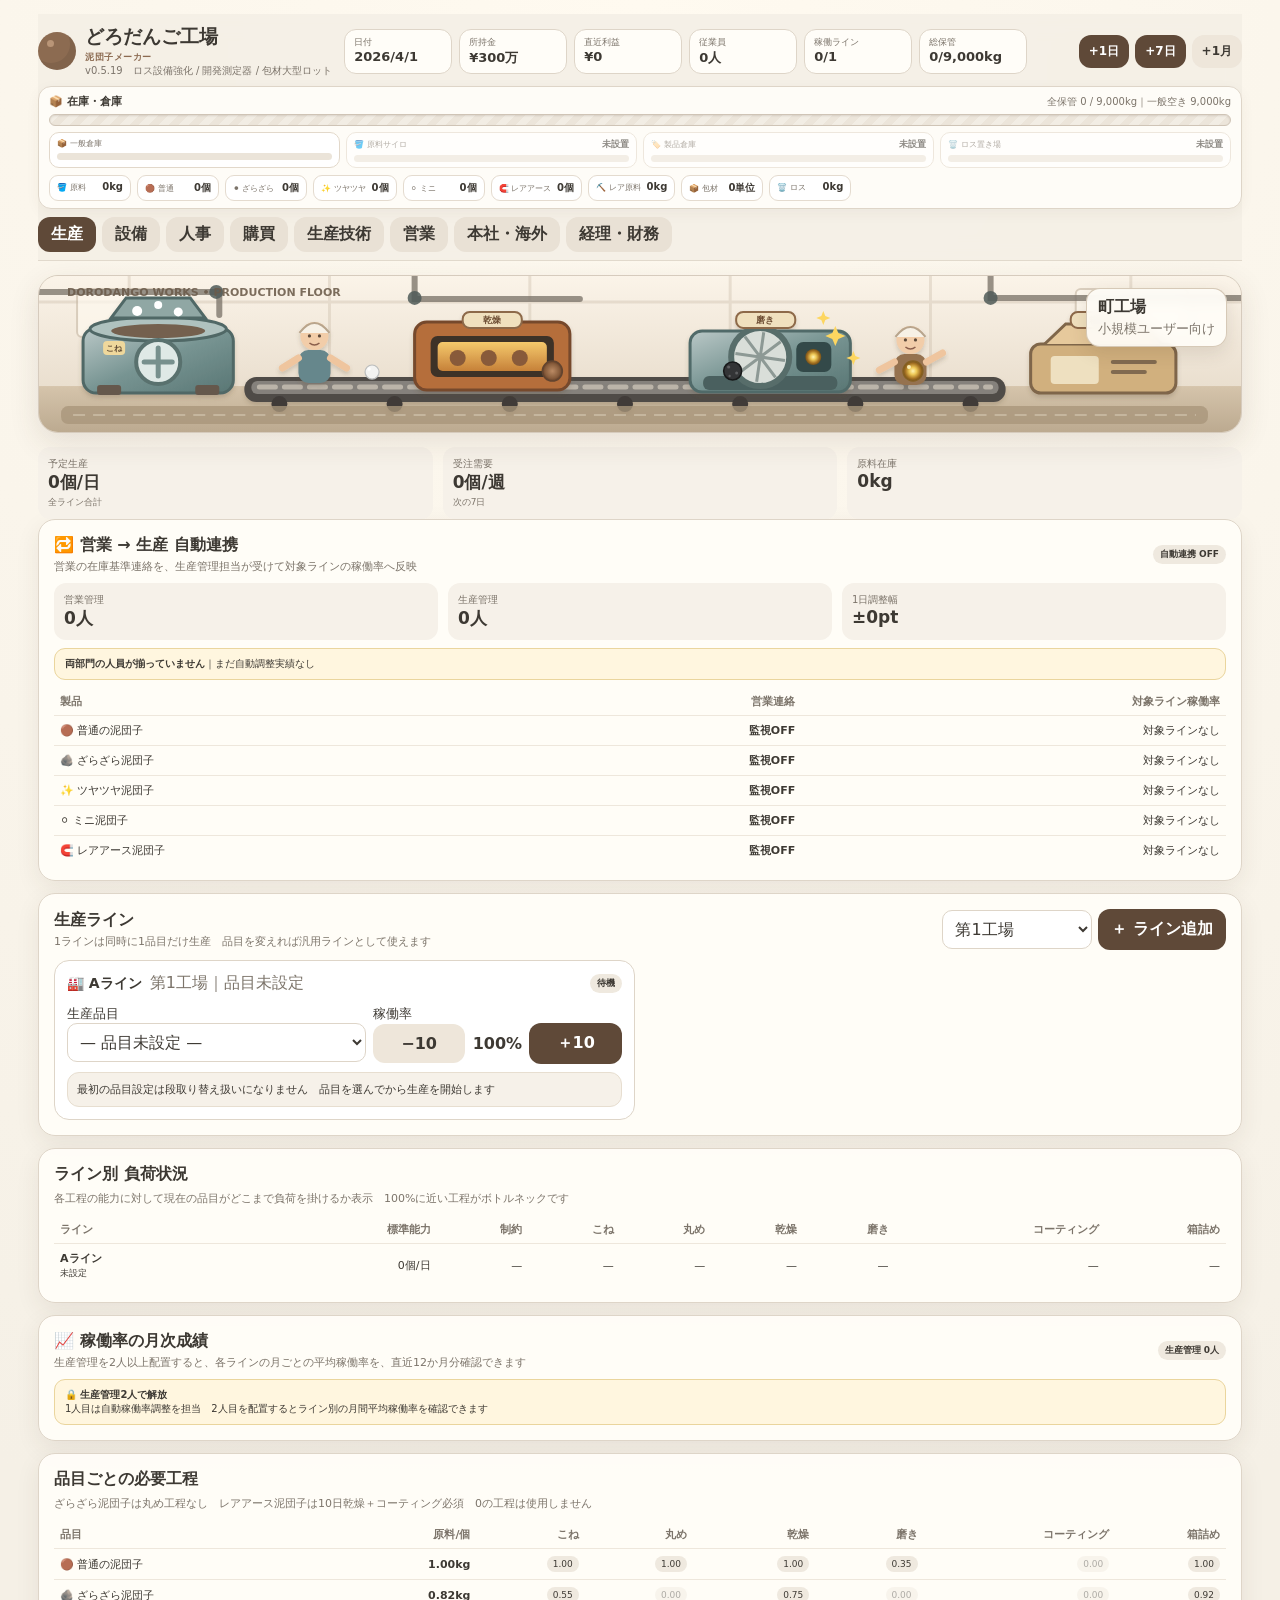
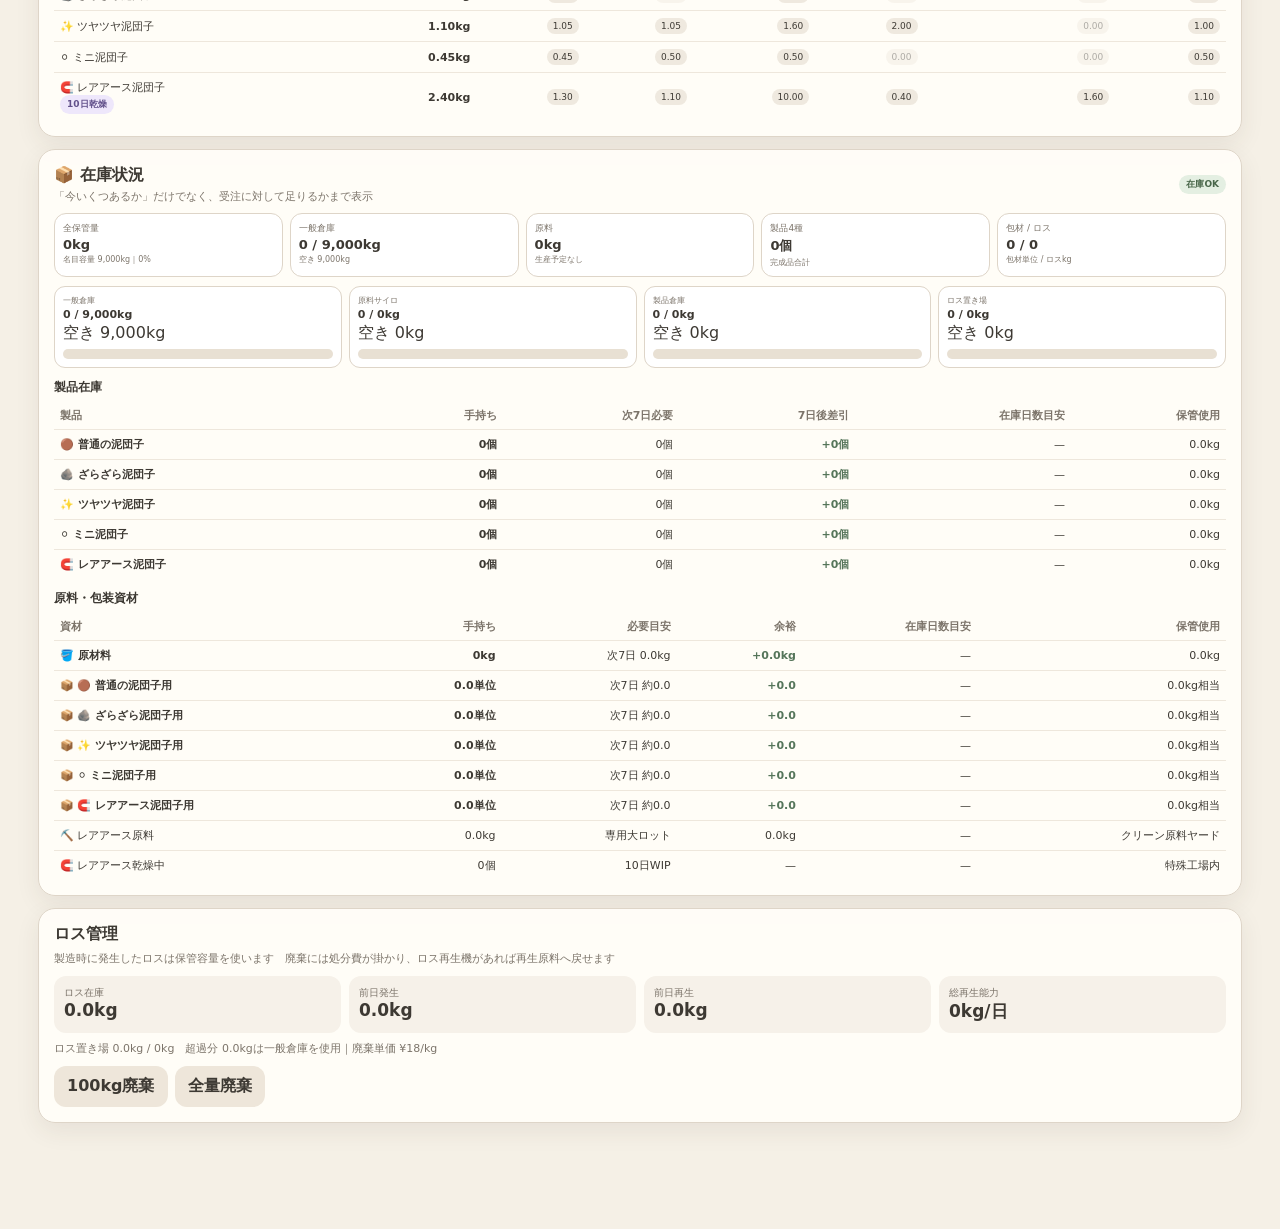
==== index.html @ 5861ad86 "Restore rare-earth raw material ordering" ====
<!doctype html>
<html lang="ja">
<head>
<meta charset="utf-8" />
<meta name="viewport" content="width=device-width,initial-scale=1,viewport-fit=cover" />
<title>どろだんご工場 v0.5.17</title>
<style>
:root{--bg:#f5f0e6;--paper:#fffdf8;--ink:#3d3933;--muted:#7c746a;--mud:#8c6b51;--mud2:#5f4938;--line:#ded5c8;--soft:#f0e8dc;--green:#55755a;--yellow:#efd888;--red:#a6584f;--blue:#5c7485;--shadow:0 8px 24px rgba(70,55,40,.08)}
*{box-sizing:border-box}html{scroll-behavior:smooth}body{margin:0;background:radial-gradient(circle at top,#fffaf0,var(--bg) 55%);color:var(--ink);font-family:ui-rounded,"Hiragino Maru Gothic ProN","Yu Gothic",system-ui,sans-serif}button,select,input{font:inherit}button{border:0;border-radius:12px;padding:10px 13px;cursor:pointer;background:var(--mud2);color:#fff;font-weight:800}button.secondary{background:#eee6da;color:var(--ink)}button.blue{background:var(--blue)}button.danger{background:#9b6a64}button:disabled{opacity:.42;cursor:not-allowed}select,input[type=number]{border:1px solid var(--line);border-radius:10px;padding:8px;background:#fff;color:var(--ink);width:100%}
.app{max-width:1240px;margin:auto;padding:14px 18px 94px}.sticky{position:sticky;top:0;z-index:30;background:rgba(245,240,230,.95);backdrop-filter:blur(10px);padding:10px 0 8px;border-bottom:1px solid rgba(222,213,200,.85)}.headrow{display:flex;align-items:center;gap:12px}.brand{display:flex;align-items:center;gap:9px;min-width:max-content}.logo{width:38px;height:38px;border-radius:50%;background:var(--mud);box-shadow:inset -6px -7px 0 rgba(0,0,0,.08);position:relative}.logo:after{content:"";position:absolute;width:7px;height:7px;border-radius:50%;background:#b99577;left:9px;top:8px}.brand h1{font-size:19px;margin:0;max-width:230px;white-space:nowrap;overflow:hidden;text-overflow:ellipsis}.brand small{display:block;color:var(--muted);font-size:10px}.brand .brandtype{font-size:9px;font-weight:800;letter-spacing:.06em;color:var(--mud);margin-top:1px}.companynameform{display:flex;gap:7px;align-items:end;flex-wrap:wrap}.companynameform label{flex:1;min-width:180px}.companynameform input[type=text]{width:100%;border:1px solid var(--line);border-radius:10px;padding:9px 10px;background:#fff;color:var(--ink);font:inherit}.companynameform button{min-width:96px}.quickstats{display:flex;gap:7px;flex:1;overflow:auto}.qstat{background:var(--paper);border:1px solid var(--line);border-radius:12px;padding:6px 9px;min-width:108px;max-width:150px;overflow:hidden}.qstat small{display:block;color:var(--muted);font-size:9px}.qstat b{font-size:13px;white-space:nowrap;display:block;max-width:100%;overflow:hidden;text-overflow:ellipsis;font-variant-numeric:tabular-nums}.timecontrols{display:flex;gap:6px;min-width:max-content}.timecontrols button{padding:8px 10px;font-size:12px}.tabs{display:flex;gap:6px;margin-top:8px;overflow:auto}.tab{background:#e9e1d5;color:var(--ink);white-space:nowrap;padding:7px 13px}.tab.active{background:var(--mud2);color:#fff}
.hero{height:158px;border:1px solid #d6cbbd;border-radius:20px;margin:14px 0;position:relative;overflow:hidden;box-shadow:0 10px 30px rgba(70,55,40,.12);background:#efe7d8}.factoryscene{display:block;width:100%;height:100%;filter:saturate(.96)}.hero .belt-track{stroke-dasharray:16 9;animation:beltDash 1.1s linear infinite}.hero .steam{animation:steamUp 2.8s ease-in-out infinite;transform-box:fill-box;transform-origin:center}.hero .steam.s2{animation-delay:-.9s}.hero .steam.s3{animation-delay:-1.8s}.hero .spark{animation:twinkle 1.7s ease-in-out infinite;transform-box:fill-box;transform-origin:center}.hero .spark.s2{animation-delay:-.55s}.hero .spark.s3{animation-delay:-1.1s}@keyframes beltDash{to{stroke-dashoffset:-25}}@keyframes steamUp{0%{opacity:0;transform:translateY(7px) scale(.75)}35%{opacity:.65}100%{opacity:0;transform:translateY(-18px) scale(1.25)}}@keyframes twinkle{0%,100%{opacity:.28;transform:scale(.72)}50%{opacity:1;transform:scale(1.18)}}.rankflag{position:absolute;right:14px;top:12px;background:rgba(255,253,248,.92);border:1px solid rgba(210,196,177,.9);border-radius:14px;padding:8px 11px;max-width:260px;box-shadow:0 6px 18px rgba(67,52,37,.12);backdrop-filter:blur(6px)}.rankflag b{display:block}.rankflag small{color:var(--muted)}
.panel{display:none}.panel.active{display:block}.card{background:rgba(255,253,248,.97);border:1px solid var(--line);border-radius:17px;box-shadow:var(--shadow);padding:15px;margin-bottom:12px}.card h2{font-size:16px;margin:0 0 10px}.card h3{font-size:13px;margin:12px 0 7px}.note{color:var(--muted);font-size:11px;margin:-4px 0 10px}.grid2{display:grid;grid-template-columns:1fr 1fr;gap:12px}.grid3{display:grid;grid-template-columns:repeat(3,1fr);gap:10px}.grid4{display:grid;grid-template-columns:repeat(4,1fr);gap:8px}.metric{background:#f6f1e9;border-radius:12px;padding:10px;min-width:0}.metric small{display:block;color:var(--muted);font-size:10px}.metric b{font-size:17px;display:block;min-width:0;max-width:100%;white-space:nowrap;overflow:hidden;text-overflow:ellipsis;font-variant-numeric:tabular-nums}.metric .sub{font-size:9px;color:var(--muted);margin-top:2px;min-width:0;overflow:hidden;text-overflow:ellipsis}.bar{height:10px;background:#e8e0d3;border-radius:999px;overflow:hidden}.bar>span{display:block;height:100%;background:var(--mud);width:0}.bar.red>span{background:var(--red)}
.linegrid{display:grid;grid-template-columns:repeat(2,1fr);gap:10px}.linecard{border:1px solid var(--line);border-radius:15px;padding:12px;background:#fff}.linehead{display:flex;justify-content:space-between;gap:10px;align-items:center}.linehead b{font-size:14px}.linestats{display:grid;grid-template-columns:repeat(4,1fr);gap:6px;margin-top:9px}.linestat{background:#f6f1e9;border-radius:9px;padding:7px;min-width:0}.linestat small{display:block;color:var(--muted);font-size:9px}.linestat b{font-size:12px;display:block;max-width:100%;white-space:nowrap;overflow:hidden;text-overflow:ellipsis;font-variant-numeric:tabular-nums}.linecontrols{display:grid;grid-template-columns:1.2fr 1fr;gap:7px;margin-top:9px}.utilbuttons{display:grid;grid-template-columns:1fr 54px 1fr;gap:5px;align-items:center}.utilval{text-align:center;font-weight:900}.processchips{display:flex;gap:5px;flex-wrap:wrap;margin-top:9px}.chip{border-radius:999px;padding:4px 7px;background:#eef0e9;font-size:9px}.chip.missing{background:#f4ded9;color:#8b4c45}.chip.skip{background:#eeeae4;color:#8b8177}.chip.ok{background:#e3efe2;color:#49674a}.warning{background:#f7e7e4;border:1px solid #ecd1cc;border-radius:12px;padding:9px;font-size:11px;margin-top:8px}.forecast{background:#edf2ea;border:1px solid #d9e3d5;border-radius:13px;padding:10px 12px;font-size:12px;line-height:1.6}
.machinegrid{display:grid;grid-template-columns:repeat(2,1fr);gap:9px}.machine{border:1px solid var(--line);border-radius:14px;padding:11px;background:#fff}.machinehead{display:flex;justify-content:space-between;gap:8px}.machinehead small{display:block;color:var(--muted)}.machinebuy{display:grid;grid-template-columns:1fr auto;gap:7px;margin-top:8px}.machinebreakdown{font-size:9px;color:var(--muted);margin-top:7px;line-height:1.5}.assetlist{display:grid;gap:6px;margin-top:8px}.assetrow{border:1px solid var(--line);background:#f8f6f1;border-radius:10px;padding:7px}.assethead{display:flex;justify-content:space-between;gap:7px;align-items:center;font-size:10px}.assetmeta{font-size:9px;color:var(--muted);margin-top:3px}.assetbuttons{display:grid;grid-template-columns:repeat(3,1fr);gap:5px;margin-top:6px}.assetbuttons button{padding:6px 5px;font-size:9px}.machineoff{opacity:.7}.actiongrid{display:grid;grid-template-columns:repeat(2,1fr);gap:8px}
.staffrow{display:grid;grid-template-columns:1fr 90px 90px;gap:8px;align-items:center;border-top:1px solid #eee7dc;padding:9px 0}.staffbuttons{display:grid;grid-template-columns:1fr 1fr;gap:5px}.staffbuttons button{padding:7px}.lots{display:grid;grid-template-columns:repeat(4,1fr);gap:8px}.lot{border:1px solid var(--line);background:#fff;border-radius:14px;padding:10px}.lot.selected{outline:3px solid var(--yellow);background:#fffaf0}.lot strong{display:block;font-size:15px}.lot small{display:block;color:var(--muted);font-size:10px;margin:2px 0 7px}.lot button{width:100%}
table{width:100%;border-collapse:collapse;font-size:11px}th{color:var(--muted);font-weight:700;text-align:right;padding:6px}th:first-child,td:first-child{text-align:left}td{border-top:1px solid #eee7dc;padding:7px 6px;text-align:right}.loadtable{overflow:auto}.loadpill{display:inline-block;border-radius:999px;padding:3px 6px;background:#efe9df;font-size:9px}.loadpill.zero{opacity:.42}.finance{display:grid;grid-template-columns:repeat(4,1fr);gap:8px}.fin{background:#f6f1e9;border-radius:11px;padding:9px;min-width:0;overflow:hidden}.fin small{display:block;color:var(--muted);font-size:10px}.fin b{display:block;max-width:100%;white-space:nowrap;overflow:hidden;text-overflow:ellipsis;font-variant-numeric:tabular-nums}.positive{color:var(--green)}.negative{color:var(--red)}
.marketmsg{background:#f8f0cc;border-radius:12px;padding:10px 12px;font-size:12px;margin-bottom:10px}.inquirygrid{display:grid;grid-template-columns:repeat(2,1fr);gap:9px}.inquiry{border:1px solid var(--line);border-radius:14px;padding:11px;background:#fff}.inquiry.accepted{outline:2px solid #bdd2b8}.inquiry.lost{opacity:.55}.inqhead{display:flex;justify-content:space-between;gap:8px}.inqmeta{display:grid;grid-template-columns:1fr 1fr;gap:5px;margin-top:8px;font-size:10px}.inqmeta div{background:#f6f1e9;border-radius:8px;padding:6px}.quotearea{display:grid;grid-template-columns:1fr 1fr;gap:7px;margin-top:8px}.quotehint{font-size:10px;background:#edf2ea;border-radius:9px;padding:7px;margin-top:7px;line-height:1.5}.contract{border:1px solid var(--line);border-radius:12px;padding:9px 10px;background:#fff;margin-bottom:7px}.contracthead{display:flex;justify-content:space-between;gap:8px}.contract small{color:var(--muted)}.contract.warn{border-color:#d8b45c;background:#fffaf0}.contract.failed{border-color:#d7aaa4;background:#fff6f4}.contract.done{border-color:#b9ceb5;background:#f7fbf6}.contractfold{padding:0;overflow:hidden}.contractfold>summary{list-style:none;cursor:pointer;padding:9px 10px;display:grid;grid-template-columns:minmax(0,1fr) auto;gap:8px;align-items:center}.contractfold>summary::-webkit-details-marker{display:none}.contractfold>summary::before{content:"▶";font-size:9px;color:var(--muted);margin-right:5px;display:inline-block;grid-column:1;grid-row:1;align-self:center}.contractfold[open]>summary::before{content:"▼"}.contractsummarymain{min-width:0;padding-left:15px;grid-column:1;grid-row:1}.contractsummarymain b{display:block;overflow:hidden;text-overflow:ellipsis;white-space:nowrap}.contractsummarysub{display:block;color:var(--muted);font-size:10px;margin-top:2px;overflow:hidden;text-overflow:ellipsis;white-space:nowrap}.contractsummaryright{grid-column:2;grid-row:1;text-align:right;min-width:0}.contractnext{display:block;font-size:9px;font-weight:800;margin-top:3px;color:var(--text);white-space:nowrap}.contractfoldbody{border-top:1px solid var(--line);padding:9px 10px 10px}.contractfoldbody .shipmentbtn{width:100%;margin-top:8px}.contractbulk{display:flex;gap:6px;flex-wrap:wrap;justify-content:flex-end}.deliverybadge{display:inline-block;border-radius:999px;padding:3px 7px;font-size:9px;font-weight:900;background:#efe9df}.deliverybadge.warn{background:#f7e7bd;color:#7c6122}.deliverybadge.failed{background:#f3dedb;color:#8b4c45}.deliverybadge.done{background:#e4efe2;color:#49674a}.deliverydetail{margin-top:5px;font-size:10px;line-height:1.5}
.shipmentbtn{margin-top:7px;width:100%;padding:7px 9px;font-size:10px}.shipmenttable{overflow:auto;margin-top:8px}.shipmenttable table{min-width:650px}.shipmentnext{background:#edf2ea;border:1px solid #d9e3d5;border-radius:12px;padding:9px 10px;margin:6px 0;font-size:11px}.shipmentempty{color:var(--muted);font-size:11px;padding:8px 0}.shipmentcustomer{font-size:12px;color:var(--muted);margin-bottom:8px}
.rankcard{border:1px solid var(--line);border-radius:14px;padding:12px;background:#fff;margin-bottom:8px}.rankcard.current{outline:3px solid #b7c9b0}.rankcard.locked{opacity:.58}.req{display:flex;gap:7px;flex-wrap:wrap;margin-top:7px}.pill{background:#f0ebe3;border-radius:999px;padding:4px 8px;font-size:10px}.pill.ok{background:#e4efe2;color:#49674a}.pill.no{background:#f3e2df;color:#8b4c45}.loan{border:1px solid var(--line);border-radius:14px;background:#fff;padding:11px;margin-bottom:8px}.loanhead{display:flex;justify-content:space-between;gap:8px}.loan small{display:block;color:var(--muted);font-size:10px}.loan button{width:100%;margin-top:6px}.loan.locked{opacity:.62}.debtrow{border-top:1px solid #eee7dc;padding:8px 0;font-size:11px}.debthead{display:flex;justify-content:space-between;gap:10px}.debtbuttons{display:grid;grid-template-columns:1fr 1fr;gap:5px;margin-top:6px}.debtbuttons button{padding:6px;font-size:9px}.report{border:1px solid var(--line);border-radius:13px;padding:10px;background:#fff;margin-bottom:7px}.reporthead{display:flex;justify-content:space-between;gap:8px}.report small{color:var(--muted)}
.inventorymini{margin-top:8px;background:rgba(255,253,248,.97);border:1px solid var(--line);border-radius:13px;padding:7px 10px 6px;box-shadow:0 4px 14px rgba(70,55,40,.05)}.inventoryminihead{display:flex;justify-content:space-between;gap:10px;align-items:center;font-size:10px;margin-bottom:5px}.inventoryminihead b{font-size:11px}.inventoryminihead span{color:var(--muted);white-space:nowrap;overflow:hidden;text-overflow:ellipsis}.inventoryStack{height:12px;display:flex;overflow:hidden;border:1px solid #cfc4b6;border-radius:999px;background:repeating-linear-gradient(135deg,#f2ede4 0 7px,#ece5da 7px 14px);box-shadow:inset 0 1px 2px rgba(54,43,32,.12)}.invseg{height:100%;min-width:0;transition:flex-basis .28s ease;position:relative}.invseg.raw{background:linear-gradient(#58a8ea,#2f7fc4)}.invseg.normal{background:linear-gradient(#a36c3d,#76451f)}.invseg.rough{background:linear-gradient(#4a4d51,#222529)}.invseg.shiny{background:linear-gradient(#ffd65b,#edb414)}.invseg.mini{background:linear-gradient(#fff,#e7e9ea);box-shadow:inset 0 0 0 1px rgba(125,125,125,.22)}.invseg.other{background:linear-gradient(#a9a39a,#817b73)}.invfree{height:100%;min-width:0;transition:flex-basis .28s ease}.invlegend{display:flex;align-items:center;gap:8px;overflow-x:auto;scrollbar-width:none;margin-top:5px;padding-bottom:1px}.invlegend::-webkit-scrollbar{display:none}.invkey{display:flex;align-items:center;gap:4px;white-space:nowrap;color:var(--muted);font-size:9px}.invkey b{color:var(--ink);font-size:9px}.invdot{width:8px;height:8px;border-radius:3px;display:inline-block;border:1px solid rgba(0,0,0,.12);flex:none}.invdot.raw{background:#3f8fd2}.invdot.normal{background:#875126}.invdot.rough{background:#2b2e31}.invdot.shiny{background:#f4bd20}.invdot.mini{background:#f4f5f4}
.inventoryquick{display:flex;gap:6px;overflow-x:auto;scrollbar-width:none;margin-top:6px;padding-bottom:1px}.inventoryquick::-webkit-scrollbar{display:none}.invquickitem{flex:none;min-width:82px;border:1px solid #e4dbcf;background:#fff;border-radius:9px;padding:5px 7px;display:flex;justify-content:space-between;gap:6px;align-items:baseline}.invquickitem small{font-size:8px;color:var(--muted)}.invquickitem b{font-size:10px;white-space:nowrap}
.storagemini{display:grid;grid-template-columns:repeat(4,minmax(135px,1fr));gap:6px;margin-top:6px;overflow-x:auto;scrollbar-width:none;padding-bottom:1px}.storagemini::-webkit-scrollbar{display:none}.storagemeter{border:1px solid #e2d8ca;background:#fff;border-radius:10px;padding:5px 7px;min-width:135px}.storagemeterhead{display:flex;justify-content:space-between;gap:7px;align-items:baseline}.storagemeterhead small{font-size:8px;color:var(--muted);white-space:nowrap}.storagemeterhead b{font-size:9px;white-space:nowrap}.storagemeter .bar{height:7px;margin-top:4px;background:#ebe4d9}.storagemeter.general .bar>span{background:#8c6b51}.storagemeter.rawstore .bar>span{background:#3f8fd2}.storagemeter.productstore .bar>span{background:#6d8b62}.storagemeter.lossstore .bar>span{background:#9a6a64}.storagemeter.unbuilt{opacity:.58}.storagemeter.full .bar>span{background:var(--red)}.stocksummarygrid{display:grid;grid-template-columns:repeat(5,minmax(0,1fr));gap:7px;margin:9px 0}.stocksummary{border:1px solid var(--line);border-radius:12px;padding:8px;background:#fff}.stocksummary small{display:block;color:var(--muted);font-size:9px}.stocksummary b{display:block;font-size:13px;margin-top:2px;max-width:100%;white-space:nowrap;overflow:hidden;text-overflow:ellipsis;font-variant-numeric:tabular-nums}.stocksummary .sub{font-size:8px;color:var(--muted);margin-top:2px}.stockbadge{display:inline-flex;align-items:center;border-radius:999px;padding:3px 7px;font-size:9px;font-weight:800}.stockbadge.good{background:#e4efe2;color:#49674a}.stockbadge.warn{background:#f6ead2;color:#8a6827}.stockbadge.bad{background:#f3e2df;color:#8b4c45}.stocksection{margin-top:11px}.stocksection h3{margin:0 0 6px;font-size:12px}.stocktable td,.stocktable th{white-space:nowrap}.stocktable td:first-child,.stocktable th:first-child{text-align:left}.warehousebreakdown{display:grid;grid-template-columns:repeat(4,minmax(0,1fr));gap:7px;margin-top:8px}.warehousebox{border:1px solid var(--line);border-radius:11px;padding:8px;background:#fff}.warehousebox small{display:block;color:var(--muted);font-size:8px}.warehousebox b{display:block;font-size:11px;margin:2px 0;max-width:100%;white-space:nowrap;overflow:hidden;text-overflow:ellipsis;font-variant-numeric:tabular-nums}.warehousebox .bar{margin-top:5px}
.productionlinetitle{min-width:0;flex:1}.lineaddcontrols{display:flex;gap:6px;align-items:center;flex:0 0 auto}.lineaddcontrols #newLineFactory{width:150px;min-width:120px}.lineaddcontrols #addLine{white-space:nowrap;word-break:keep-all;writing-mode:horizontal-tb;min-width:112px;flex:0 0 auto}
@media(max-width:700px){.productionlinehead{display:grid;grid-template-columns:minmax(0,1fr);align-items:start;gap:10px}.lineaddcontrols{width:100%;display:grid;grid-template-columns:minmax(0,1fr) auto}.lineaddcontrols #newLineFactory{width:100%;min-width:0}.lineaddcontrols #addLine{min-width:112px;width:auto}}
@media(max-width:820px){.stocksummarygrid{grid-template-columns:repeat(2,minmax(0,1fr))}.warehousebreakdown{grid-template-columns:repeat(2,minmax(0,1fr))}.stocktable{font-size:9px}}
.bottomnav{display:none}.toast{position:fixed;left:50%;bottom:80px;transform:translate(-50%,15px);opacity:0;pointer-events:none;background:#3f392f;color:#fff;border-radius:999px;padding:9px 14px;z-index:70;transition:.18s}.toast.show{opacity:1;transform:translate(-50%,0)}.modalback{display:none;position:fixed;inset:0;background:rgba(48,41,34,.48);z-index:80;align-items:center;justify-content:center;padding:18px}.modalback.show{display:flex}.modal{background:var(--paper);border-radius:20px;max-width:680px;width:100%;max-height:88vh;overflow:auto;padding:18px;box-shadow:0 20px 60px rgba(0,0,0,.22)}.modal h2{margin:0 0 6px}.modalactions{display:flex;justify-content:flex-end;gap:8px;margin-top:12px}.sadface{font-size:42px;text-align:center;margin:2px 0 7px}.sadtext{background:#f6f1e9;border-radius:14px;padding:12px;line-height:1.7;font-size:12px}.gameoverback{z-index:120}.gameovermodal{text-align:center;max-width:460px}.gameovercash{font-size:22px;font-weight:900;color:var(--red);margin:10px 0}
@media(max-width:820px){.app{padding:0 10px 98px}.sticky{margin:0 -10px;padding:8px 10px}.brand small{display:none}.brand h1{font-size:15px}.logo{width:30px;height:30px}.quickstats .qstat:nth-child(n+5){display:none}.qstat{min-width:92px;padding:5px 7px}.timecontrols{display:none}.hero{height:118px;margin:10px 0}.factoryscene{width:145%;max-width:none;transform:translateX(-8%)}.rankflag{right:7px;top:7px;max-width:170px;padding:6px 8px;font-size:10px}.rankflag small{font-size:8px}.grid2,.grid3,.grid4,.linegrid,.inquirygrid{grid-template-columns:1fr}.machinegrid{grid-template-columns:1fr}.finance{grid-template-columns:1fr 1fr}.lots{grid-template-columns:1fr 1fr}.bottomnav{display:grid;grid-template-columns:repeat(3,1fr);gap:6px;position:fixed;left:0;right:0;bottom:0;z-index:40;padding:8px 10px calc(8px + env(safe-area-inset-bottom));background:rgba(255,253,248,.97);border-top:1px solid var(--line);backdrop-filter:blur(10px)}.bottomnav button{padding:12px 6px}.tabs{margin-top:7px}.tab{font-size:11px;padding:6px 10px}.linecontrols{grid-template-columns:1fr}.staffrow{grid-template-columns:1fr 70px 82px}}
@media(max-width:430px){.inventoryminihead span{font-size:9px}.invlegend{gap:6px}.invkey{font-size:8px}.invkey b{font-size:8px}.lots{grid-template-columns:1fr}.quickstats .qstat:nth-child(n+4){display:none}.linestats{grid-template-columns:1fr 1fr}.quotearea{grid-template-columns:1fr}}

/* v0.4.18 */

.statementgrid{display:grid;grid-template-columns:repeat(2,1fr);gap:10px;margin-top:10px}.statement{border:1px solid var(--line);border-radius:14px;background:#fff;padding:11px;min-width:0}.statement h3{display:flex;justify-content:space-between;gap:8px;align-items:center;margin:0 0 8px;font-size:13px}.statement h3 small{font-size:9px;color:var(--muted);font-weight:600}.stmtrow{display:flex;justify-content:space-between;gap:10px;padding:4px 0;border-bottom:1px solid #f0e9df;font-size:10px}.stmtrow:last-child{border-bottom:0}.stmtrow.group{font-weight:900;background:#f8f4ed;margin:4px -5px 0;padding:6px 5px;border-radius:7px}.stmtrow.total{font-size:12px;font-weight:900;border-top:2px solid #d8cdbc;margin-top:5px;padding-top:7px}.stmtrow.indent span:first-child{padding-left:10px}.stmtmemo{font-size:9px;color:var(--muted);line-height:1.5;margin-top:8px}.accountingmetrics{display:grid;grid-template-columns:repeat(5,1fr);gap:8px;margin-top:10px}@media(max-width:900px){.statementgrid{grid-template-columns:1fr}.accountingmetrics{grid-template-columns:1fr 1fr}}
.pnlbox{border:1px solid var(--line);border-radius:13px;background:#fff;padding:9px}.pnlrow{display:flex;justify-content:space-between;gap:12px;padding:4px 0;font-size:10px;border-bottom:1px solid #f0e9df}.pnlrow:last-child{border-bottom:0}.pnlrow.group{font-weight:900;background:#f8f4ed;margin:5px -5px 0;padding:6px 5px;border-radius:7px}.pnlrow.total{font-size:11px;font-weight:900;border-top:1px solid #d8cdbc;margin-top:2px;padding-top:6px}.pnlrow.strong{font-size:12px;font-weight:900;border-top:2px solid #ded4c6;margin-top:4px;padding-top:7px}.pnlsub{font-size:9px;color:var(--muted);margin-top:6px;line-height:1.5}.supplier.pending{outline:2px dashed #d1ad63;background:#fffaf0}.supplierstatus.pending{background:#f7e7bd;color:#7c6122}
/* v0.4.12 */
.statusgrid{display:grid;grid-template-columns:repeat(4,1fr);gap:8px}.statusbox{border:1px solid var(--line);background:#fff;border-radius:12px;padding:9px}.statusbox small{display:block;color:var(--muted);font-size:9px}.statusbox b{font-size:13px}.suppliergrid{display:grid;grid-template-columns:repeat(3,1fr);gap:8px}.supplier{border:1px solid var(--line);background:#fff;border-radius:13px;padding:9px}.supplier.selected{outline:2px solid #bdcfb6;background:#f8fbf6}.supplier.disrupted{border-color:#d9a49e;background:#fff5f3}.supplierhead{display:flex;justify-content:space-between;gap:6px;align-items:flex-start}.supplierstatus{font-size:9px;font-weight:900;border-radius:999px;padding:3px 6px;background:#e4efe2;color:#49674a}.supplierstatus.stop{background:#f3dedb;color:#8b4c45}.eventlog{display:grid;gap:6px}.eventitem{border-left:4px solid #b39b75;background:#f7f1e8;border-radius:9px;padding:7px 9px;font-size:10px}.eventitem.bad{border-left-color:#a6584f;background:#fff5f3}.storagegrid{display:grid;grid-template-columns:repeat(4,1fr);gap:8px}.storagecard{border:1px solid var(--line);border-radius:13px;background:#fff;padding:10px}.storagecard strong{display:block;font-size:14px}.storagecard small{display:block;color:var(--muted);font-size:9px;line-height:1.5}.storagecard button{width:100%;margin-top:8px;font-size:9px;padding:7px}.loadmatrix{overflow:auto}.loadmatrix table{min-width:760px}.loadmatrix th:first-child,.loadmatrix td:first-child{white-space:nowrap;min-width:86px}.loadbar{min-width:70px}.loadbar .bar{height:7px}.loadbar small{font-size:9px}.equipstatus{overflow:auto}.equipstatus table{min-width:760px}.lossbox{display:grid;grid-template-columns:repeat(4,1fr);gap:8px}.lossactions{display:flex;gap:7px;flex-wrap:wrap;margin-top:9px}.riskhint{background:#fff6df;border:1px solid #ead59d;border-radius:11px;padding:8px 10px;font-size:10px;margin-top:8px}.bcpbadge{display:inline-block;padding:3px 7px;border-radius:999px;font-size:9px;font-weight:900;background:#e4efe2;color:#49674a}.bcpbadge.single{background:#f7e7bd;color:#7c6122}.packtable{overflow:auto}.packtable table{min-width:560px}
@media(max-width:760px){.suppliergrid,.storagegrid,.lossbox,.statusgrid{grid-template-columns:1fr}.grid2{grid-template-columns:1fr}}

/* v0.4.20 development + key account */
.devlaunch{display:grid;grid-template-columns:1fr 1fr;gap:10px}.devlaunch .full{grid-column:1/-1}.rangebox{background:#f6f1e9;border-radius:12px;padding:10px}.rangebox input[type=range]{width:100%}.devproject,.keyaccount{border:1px solid var(--line);border-radius:15px;background:#fff;padding:12px;margin-top:8px}.devprogress{height:9px;background:#e8e0d3;border-radius:999px;overflow:hidden;margin:8px 0}.devprogress span{display:block;height:100%;background:var(--mud)}.benefitgrid{display:grid;grid-template-columns:repeat(4,1fr);gap:7px}.benefit{background:#f6f1e9;border-radius:10px;padding:8px;font-size:10px}.eventtimeline{display:flex;gap:5px;flex-wrap:wrap;margin:9px 0}.eventstep{font-size:9px;padding:5px 7px;border-radius:999px;background:#eee8df;color:var(--muted);font-weight:800}.eventstep.done{background:#e4efe2;color:#49674a}.eventstep.current{background:#f7e7bd;color:#7c6122;outline:2px solid #e4c96d}.keyaccount{background:linear-gradient(135deg,#fffaf0,#fff);border-color:#dfc982}.keymetrics{display:grid;grid-template-columns:repeat(4,1fr);gap:7px;margin:8px 0}.eventhero{font-size:28px;margin-right:8px}.devtest{border-color:#d8b45c!important;background:#fffaf0!important}.bigdeal{font-size:18px;font-weight:900}.eventmodalicon{font-size:40px;text-align:center;margin-bottom:5px}@media(max-width:760px){.devlaunch,.benefitgrid,.keymetrics{grid-template-columns:1fr}.devlaunch .full{grid-column:auto}}

.utiltrendrow{display:grid;grid-template-columns:130px 1fr;gap:10px;align-items:end;padding:9px 0;border-bottom:1px solid var(--line)}
.utiltrendrow:last-child{border-bottom:0}.utiltrendname small{display:block;color:var(--muted);margin-top:2px}.utiltrenddays{display:grid;grid-template-columns:repeat(7,minmax(34px,1fr));gap:6px;align-items:end}.utiltrendday{text-align:center;min-width:0}.utiltrendbar{height:64px;border-radius:6px;background:var(--soft);display:flex;align-items:flex-end;overflow:hidden;margin-bottom:3px}.utiltrendbar span{display:block;width:100%;background:var(--blue);min-height:2px}.utiltrendday b{font-size:11px;display:block}.utiltrendday small{font-size:9px;color:var(--muted);display:block}@media(max-width:700px){.brand h1{max-width:145px;font-size:17px}.brand .brandtype{font-size:8px}.utiltrendrow{grid-template-columns:1fr}.utiltrenddays{gap:3px}.utiltrendbar{height:48px}.utiltrendday b{font-size:10px}.utiltrendday small{font-size:8px}}

/* v0.5.1 */
.invseg.rare{background:#7b67a8}.rarebox{background:linear-gradient(135deg,#f4f0ff,#fff);border:1px solid #cfc3ea;border-radius:13px;padding:10px}.cleanbadge{background:#e9f4f4;color:#386d70}.dryroomgrid{display:grid;grid-template-columns:repeat(3,1fr);gap:8px}.dryroom{border:1px solid var(--line);border-radius:13px;padding:10px;background:#fff}.dryroom.active{outline:2px solid #bdd2b8}.dryroom.warn{outline:2px solid #e0bd6d}.accountwarn{background:#fff2ef;border:1px solid #e8c0ba;border-radius:11px;padding:9px;font-size:10px}.finance-separator{font-weight:900;background:#f6f1e9;border-radius:7px;padding:5px 7px;margin-top:5px}.wiptag{display:inline-block;border-radius:999px;background:#eee7fb;color:#62518b;padding:3px 7px;font-size:9px;font-weight:900}@media(max-width:760px){.dryroomgrid{grid-template-columns:1fr}}

/* v0.5.1 monthly utilization */
.utiltrendrow{min-width:0}.utiltrenddayswrap{overflow-x:auto;min-width:0;padding-bottom:3px}.utiltrenddays{grid-template-columns:repeat(12,minmax(42px,1fr));min-width:560px}.utiltrendday small{white-space:nowrap}
@media(max-width:700px){.utiltrenddays{min-width:540px}}

.equipmentfold{padding:0;overflow:hidden}.equipmentfold>summary{list-style:none;cursor:pointer;padding:11px 12px;display:grid;grid-template-columns:minmax(0,1fr) auto;gap:10px;align-items:center}.equipmentfold>summary::-webkit-details-marker{display:none}.equipmentfold>summary::before{content:"▶";font-size:10px;color:var(--muted);grid-column:1;grid-row:1;align-self:center}.equipmentfold[open]>summary::before{content:"▼"}.equipmentfoldmain{min-width:0;padding-left:16px;grid-column:1;grid-row:1}.equipmentfoldmain b{display:block;overflow:hidden;text-overflow:ellipsis;white-space:nowrap}.equipmentfoldsub{display:block;color:var(--muted);font-size:10px;margin-top:3px;overflow:hidden;text-overflow:ellipsis;white-space:nowrap}.equipmentfoldright{grid-column:2;grid-row:1;text-align:right;min-width:0}.equipmentfoldright small{display:block;color:var(--muted);font-size:9px;margin-top:3px;white-space:nowrap}.equipmentfoldbody{border-top:1px solid var(--line);padding:10px 12px 12px}.equipmentfoldbody>.assetbuttons{justify-content:flex-end;margin-bottom:9px}@media(max-width:720px){.equipmentfold>summary{grid-template-columns:minmax(0,1fr)}.equipmentfoldright{grid-column:1;grid-row:2;text-align:left;padding-left:16px;display:flex;gap:8px;align-items:center;flex-wrap:wrap}.equipmentfoldright small{margin-top:0}}.equipmentstatusfold{padding:0;overflow:hidden}.equipmentstatusfold>summary{list-style:none;cursor:pointer;padding:15px 16px;display:flex;justify-content:space-between;align-items:center;gap:10px}.equipmentstatusfold>summary::-webkit-details-marker{display:none}.equipmentstatusfold>summary .statusfoldtitle{display:flex;align-items:center;gap:9px;min-width:0}.equipmentstatusfold>summary .statusfoldtitle:before{content:"▶";font-size:10px;color:var(--muted)}.equipmentstatusfold[open]>summary .statusfoldtitle:before{content:"▼"}.equipmentstatusfold>summary h2{margin:0}.equipmentstatusbody{border-top:1px solid var(--line);padding:12px 16px 16px}.purchaseconfirmgrid{display:grid;grid-template-columns:1fr 1fr;gap:8px;margin-top:12px}.purchaseconfirmgrid .metric{min-width:0}.purchaseconfirmname{font-size:16px;font-weight:900;margin:8px 0}.purchaseconfirmwarn{margin-top:10px;padding:9px 11px;border-radius:10px;background:#fff4df;color:#755b25;font-size:11px;font-weight:700}@media(max-width:600px){.purchaseconfirmgrid{grid-template-columns:1fr}.equipmentstatusfold>summary{padding:13px 14px}.equipmentstatusbody{padding:10px 14px 14px}}

/* v0.5.4 monthly sales / customer dynamics */
.salesreportchart{display:grid;gap:9px;margin-top:10px}.saleschartrow{display:grid;grid-template-columns:minmax(105px,150px) minmax(170px,1fr) minmax(110px,145px);gap:9px;align-items:center}.saleschartlabel{font-size:12px;font-weight:800;line-height:1.25}.salesbartrack{position:relative;height:38px;border-radius:10px;background:#f2eee7;overflow:hidden;padding:4px 5px;display:flex;flex-direction:column;justify-content:center;gap:3px}.salesbar{height:11px;min-width:0;border-radius:7px;transition:width .2s;align-self:flex-start}.salesbar.actual{background:#5f7f70}.salesbar.forecast{background:#c49a5a}.saleschartvalue{font-size:11px;line-height:1.35;text-align:right}.saleschartlegend{display:flex;gap:14px;align-items:center;flex-wrap:wrap;font-size:11px;color:var(--muted);margin-top:7px}.saleschartlegend i{display:inline-block;width:12px;height:7px;border-radius:5px;margin-right:4px}.saleschartlegend .a{background:#5f7f70}.saleschartlegend .f{background:#c49a5a}.customertrendgrid{display:grid;grid-template-columns:repeat(auto-fit,minmax(190px,1fr));gap:7px;margin-top:8px}.customertrenditem{border:1px solid var(--line);border-radius:10px;padding:8px;background:#fff}.customertrenditem small{display:block;color:var(--muted);margin-top:3px}.utilmonthreport{display:grid;gap:8px;margin-top:9px}.utilmonthrow{display:grid;grid-template-columns:minmax(90px,140px) minmax(160px,1fr) 60px;gap:8px;align-items:center}.utilmonthbar{height:14px;background:#eee9e1;border-radius:8px;overflow:hidden}.utilmonthbar>span{display:block;height:100%;background:#6f8179;border-radius:8px}.utilmonthdetail{grid-column:2 / 4;color:var(--muted);font-size:10px;margin-top:-4px}.reportsection{margin-top:15px;padding-top:12px;border-top:1px solid var(--line)}.reportsection h3{margin:0 0 5px}.reportdetails{margin-top:10px}.reportdetails summary{cursor:pointer;font-weight:700;color:var(--muted)}
@media(max-width:640px){.saleschartrow{grid-template-columns:92px 1fr}.saleschartvalue{grid-column:2;text-align:left}.utilmonthrow{grid-template-columns:82px 1fr 48px}.utilmonthdetail{grid-column:2 / 4}}


/* v0.5.6 */
#deliveryRequirementBody[hidden],#contractsSectionBody[hidden]{display:none}
.financeaccesslock{opacity:.48;filter:grayscale(.15)}
.financeaccessgrid{display:grid;grid-template-columns:repeat(4,1fr);gap:7px}
.financeaccessgrid .metric b{font-size:14px}
.storagemeterhead b:empty{display:none}
@media(max-width:700px){.financeaccessgrid{grid-template-columns:1fr 1fr}}

/* v0.5.14 compact product-profit labels */
#productProfitCard .loadtable th:first-child,#productProfitCard .loadtable td:first-child{white-space:nowrap;min-width:72px}

/* v0.5.14 corporate / global expansion */
.corpgrid{display:grid;grid-template-columns:repeat(2,minmax(0,1fr));gap:10px}.corpcard{border:1px solid var(--line);border-radius:14px;padding:11px;background:#fff}.corpstat{display:grid;grid-template-columns:repeat(4,minmax(0,1fr));gap:7px}.corpstat .metric b{font-size:14px}.officeform{display:grid;grid-template-columns:1.2fr 1fr auto;gap:8px;align-items:end}.managergrid{display:grid;grid-template-columns:repeat(2,minmax(0,1fr));gap:8px}.managercard{border:1px solid var(--line);border-radius:13px;padding:10px;background:#fff}.managercard .managerhead{display:flex;justify-content:space-between;gap:8px;align-items:flex-start}.managercard small{display:block;color:var(--muted);line-height:1.5}.managercard button{margin-top:7px;width:100%}.approvalbadge{display:inline-flex;padding:3px 8px;border-radius:999px;background:#f1e8db;font-size:11px;font-weight:800}.overseasstaff{display:grid;grid-template-columns:repeat(2,minmax(0,1fr));gap:7px}.overseasstaff .staffrow{margin:0}.regiongrid{display:grid;grid-template-columns:repeat(2,minmax(0,1fr));gap:8px}.regioncard{border:1px solid var(--line);border-radius:13px;padding:10px;background:#fff}.regioncard .regionhead{display:flex;justify-content:space-between;gap:8px}.intlgrid{display:grid;grid-template-columns:repeat(2,minmax(0,1fr));gap:9px}.intlinquiry{border:1px solid #cfd8dc;border-radius:14px;padding:11px;background:#fbfdfe}.intlinquiry.won{border-color:#b9d5bf;background:#f7fcf7}.intlinquiry.lost{opacity:.62}.intlhead{display:flex;justify-content:space-between;gap:8px}.intlmeta{display:grid;grid-template-columns:repeat(2,minmax(0,1fr));gap:6px;margin:8px 0}.intlmeta>div{background:#f3f6f7;border-radius:9px;padding:7px;font-size:11px}.intlmeta b{display:block;font-size:13px;margin-top:2px}.progressline{height:8px;border-radius:999px;background:#e9e2d8;overflow:hidden}.progressline span{display:block;height:100%;background:var(--mud);border-radius:inherit}.hqlocked{opacity:.65}.approvalback{z-index:120}.approvalmodal{max-width:540px}.approvalmodal .approvaldept{text-align:center;color:var(--muted);font-weight:800;margin-bottom:8px}.approvalmodal .approvaltext{padding:14px;border:1px solid var(--line);border-radius:13px;background:#faf7f1;line-height:1.75}.approvalmodal .modalactions button{min-width:120px}.futuretag{font-size:10px;color:var(--muted);margin-top:5px}.officewarning{background:#fff4e5;border:1px solid #efcf9c;padding:8px;border-radius:10px;margin-top:8px}.overseasmarkettable td,.overseasmarkettable th{white-space:nowrap}
@media(max-width:760px){.corpgrid,.managergrid,.regiongrid,.intlgrid{grid-template-columns:1fr}.corpstat{grid-template-columns:repeat(2,minmax(0,1fr))}.officeform{grid-template-columns:1fr 1fr}.officeform button{grid-column:1/-1}.overseasstaff{grid-template-columns:1fr}}

/* v0.5.24 graded drying-room restoration + v0.5.23 bulk machine purchase */
.bulkbuybox{margin:10px 0;padding:10px;border:1px solid var(--line);border-radius:13px;background:#f7f1e8}.bulkbuyrow{display:grid;grid-template-columns:minmax(0,1fr) auto;gap:8px;align-items:center}.bulkbuyrow select{min-width:0}.recoverybox{margin:10px 0;padding:10px;border:1px solid #e6b8b1;border-radius:13px;background:#fff2ef}.recoverybox .bulkbuyrow{margin-top:8px}@media(max-width:600px){.bulkbuyrow{grid-template-columns:1fr}.bulkbuyrow button{width:100%}}
</style>
</head>
<body>
<main class="app">
<section class="sticky">
  <div class="headrow">
    <div class="brand"><div class="logo"></div><div><h1 id="companyNameTop" title="どろだんご工場">どろだんご工場</h1><small class="brandtype">泥団子メーカー</small><small>v0.5.19　ロス設備強化 / 開発測定器 / 包材大型ロット</small></div></div>
    <div class="quickstats">
      <div class="qstat"><small>日付</small><b id="dateTop">2026/4/1</b></div>
      <div class="qstat"><small>所持金</small><b id="cashTop">¥0</b></div>
      <div class="qstat"><small>直近利益</small><b id="profitTop">¥0</b></div>
      <div class="qstat"><small>従業員</small><b id="workersTop">0人</b></div>
      <div class="qstat"><small>稼働ライン</small><b id="linesTop">0</b></div>
      <div class="qstat"><small>総保管</small><b id="warehouseTop">0/0kg</b></div>
    </div>
    <div class="timecontrols"><button id="nextDay">+1日</button><button id="nextWeek">+7日</button><button id="nextMonth" class="secondary">+1月</button></div>
  </div>
  <div class="inventorymini">
    <div class="inventoryminihead"><b>📦 在庫・倉庫</b><span id="inventoryMiniText">使用 0 / 0kg　空き 0kg</span></div>
    <div class="inventoryStack" id="inventoryStack" aria-label="全保管在庫メーター">
      <span class="invseg raw" id="invSegRaw"></span><span class="invseg normal" id="invSegNormal"></span><span class="invseg rough" id="invSegRough"></span><span class="invseg shiny" id="invSegShiny"></span><span class="invseg mini" id="invSegMini"></span><span class="invseg rare" id="invSegRare"></span><span class="invseg other" id="invSegOther"></span><span class="invfree" id="invSegFree"></span>
    </div>
    <div class="storagemini" aria-label="保管庫別在庫メーター">
      <div class="storagemeter general" id="storageMeterGeneral"><div class="storagemeterhead"><small>📦 一般倉庫</small><b id="storageTextGeneral"></b></div><div class="bar"><span id="storageBarGeneral"></span></div></div>
      <div class="storagemeter rawstore" id="storageMeterRaw"><div class="storagemeterhead"><small>🪣 原料サイロ</small><b id="storageTextRaw">未設置</b></div><div class="bar"><span id="storageBarRaw"></span></div></div>
      <div class="storagemeter productstore" id="storageMeterProduct"><div class="storagemeterhead"><small>🏷️ 製品倉庫</small><b id="storageTextProduct">未設置</b></div><div class="bar"><span id="storageBarProduct"></span></div></div>
      <div class="storagemeter lossstore" id="storageMeterLoss"><div class="storagemeterhead"><small>🗑️ ロス置き場</small><b id="storageTextLossStore">未設置</b></div><div class="bar"><span id="storageBarLoss"></span></div></div>
    </div>
    <div class="inventoryquick">
      <span class="invquickitem"><small>🪣 原料</small><b id="invTextRaw">0kg</b></span>
      <span class="invquickitem"><small>🟤 普通</small><b id="invTextNormal">0個</b></span>
      <span class="invquickitem"><small>⚫ ざらざら</small><b id="invTextRough">0個</b></span>
      <span class="invquickitem"><small>✨ ツヤツヤ</small><b id="invTextShiny">0個</b></span>
      <span class="invquickitem"><small>⚪ ミニ</small><b id="invTextMini">0個</b></span><span class="invquickitem"><small>🧲 レアアース</small><b id="invTextRare">0個</b></span><span class="invquickitem"><small>⛏️ レア原料</small><b id="invTextRareRaw">0kg</b></span>
      <span class="invquickitem"><small>📦 包材</small><b id="invTextPack">0単位</b></span>
      <span class="invquickitem"><small>🗑️ ロス</small><b id="invTextLoss">0kg</b></span>
    </div>
  </div>
  <nav class="tabs">
    <button class="tab active" data-tab="production">生産</button><button class="tab" data-tab="equipment">設備</button><button class="tab" data-tab="workers">人事</button><button class="tab" data-tab="procurement">購買</button><button class="tab" data-tab="development">生産技術</button><button class="tab" data-tab="sales">営業</button><button class="tab" data-tab="corporate">本社・海外</button><button class="tab" data-tab="company">経理・財務</button>
  </nav>
</section>
<section class="hero" aria-label="泥団子工場の稼働イラスト">
<svg class="factoryscene" viewBox="0 0 1200 160" preserveAspectRatio="xMidYMid slice" role="img" aria-label="泥団子の製造ラインが動いている工場">
  <defs>
    <linearGradient id="wall" x1="0" y1="0" x2="0" y2="1"><stop offset="0" stop-color="#fbf4e8"/><stop offset="1" stop-color="#eadfce"/></linearGradient>
    <linearGradient id="floor" x1="0" y1="0" x2="0" y2="1"><stop offset="0" stop-color="#d6c4aa"/><stop offset="1" stop-color="#bca98e"/></linearGradient>
    <linearGradient id="steel" x1="0" y1="0" x2="1" y2="1"><stop stop-color="#b9c8c7"/><stop offset=".5" stop-color="#769492"/><stop offset="1" stop-color="#587674"/></linearGradient>
    <linearGradient id="warm" x1="0" y1="0" x2="0" y2="1"><stop stop-color="#f7c968"/><stop offset="1" stop-color="#c88135"/></linearGradient>
    <radialGradient id="mudball"><stop offset="0" stop-color="#bd8b62"/><stop offset=".72" stop-color="#8a5d3a"/><stop offset="1" stop-color="#654028"/></radialGradient>
    <radialGradient id="shineball"><stop offset="0" stop-color="#fff4b0"/><stop offset=".36" stop-color="#efc852"/><stop offset=".75" stop-color="#a87320"/><stop offset="1" stop-color="#745017"/></radialGradient>
    <filter id="softshadow"><feDropShadow dx="0" dy="3" stdDeviation="2" flood-color="#5d4936" flood-opacity=".22"/></filter>
  </defs>
  <rect width="1200" height="112" fill="url(#wall)"/><rect y="112" width="1200" height="48" fill="url(#floor)"/>
  <g opacity=".38" stroke="#cbbda9" stroke-width="3"><path d="M0 28H1200"/><path d="M90 0V112M290 0V112M490 0V112M690 0V112M890 0V112M1090 0V112"/></g>
  <g opacity=".65" fill="#fffaf0" stroke="#cabca8" stroke-width="2"><rect x="38" y="15" width="112" height="48" rx="5"/><rect x="1035" y="15" width="112" height="48" rx="5"/></g>
  <g stroke="#7d756b" stroke-width="6" fill="none" stroke-linecap="round" opacity=".78"><path d="M0 18H180V41"/><path d="M375 0V25H540"/><path d="M950 0V24H1200"/></g>
  <g fill="#4f5b58" opacity=".85"><circle cx="177" cy="18" r="7"/><circle cx="375" cy="24" r="7"/><circle cx="950" cy="24" r="7"/></g>

  <!-- mixer -->
  <g filter="url(#softshadow)">
    <rect x="44" y="54" width="150" height="65" rx="13" fill="url(#steel)" stroke="#4f6866" stroke-width="3"/>
    <ellipse cx="119" cy="55" rx="68" ry="12" fill="#aec2bf" stroke="#4f6866" stroke-width="3"/>
    <ellipse cx="119" cy="57" rx="47" ry="7" fill="#75614d"/>
    <path d="M72 44L87 24H151L166 44Z" fill="#8fa7a4" stroke="#4f6866" stroke-width="3"/>
    <circle cx="119" cy="88" r="22" fill="#dfe9e6" stroke="#58716e" stroke-width="4"/><path d="M105 88h28M119 74v28" stroke="#76908d" stroke-width="5" stroke-linecap="round"/>
    <rect x="58" y="111" width="24" height="10" rx="3" fill="#65584c"/><rect x="156" y="111" width="24" height="10" rx="3" fill="#65584c"/>
    <rect x="64" y="67" width="22" height="14" rx="4" fill="#f0d899"/><text x="75" y="77" text-anchor="middle" font-size="8" font-weight="800" fill="#604b34">こね</text>
  </g>
  <circle class="steam s1" cx="98" cy="37" r="5" fill="#fff"/><circle class="steam s2" cx="119" cy="31" r="4" fill="#fff"/><circle class="steam s3" cx="139" cy="38" r="4.5" fill="#fff"/>

  <!-- conveyor -->
  <g filter="url(#softshadow)"><rect x="205" y="103" width="760" height="25" rx="12" fill="#4f4b47"/><rect x="212" y="107" width="746" height="13" rx="6" fill="#85817b"/><path class="belt-track" d="M220 113H950" stroke="#bbb4a9" stroke-width="5" stroke-linecap="round"/><g fill="#3f3b38"><circle cx="240" cy="130" r="8"/><circle cx="355" cy="130" r="8"/><circle cx="470" cy="130" r="8"/><circle cx="585" cy="130" r="8"/><circle cx="700" cy="130" r="8"/><circle cx="815" cy="130" r="8"/><circle cx="930" cy="130" r="8"/></g></g>

  <!-- dryer -->
  <g filter="url(#softshadow)"><rect x="375" y="48" width="155" height="68" rx="12" fill="#b76e39" stroke="#78482b" stroke-width="3"/><rect x="391" y="62" width="123" height="41" rx="7" fill="#3c3028"/><rect x="398" y="68" width="109" height="29" rx="5" fill="url(#warm)"/><g fill="#8a5a37"><circle cx="418" cy="84" r="8"/><circle cx="449" cy="84" r="8"/><circle cx="480" cy="84" r="8"/></g><rect x="423" y="38" width="59" height="16" rx="7" fill="#f1e0bd" stroke="#8e6947" stroke-width="2"/><text x="452" y="49" text-anchor="middle" font-size="9" font-weight="900" fill="#6e4d32">乾燥</text></g>

  <!-- polisher -->
  <g filter="url(#softshadow)"><rect x="650" y="57" width="160" height="61" rx="12" fill="url(#steel)" stroke="#506b69" stroke-width="3"/><rect x="663" y="102" width="134" height="14" rx="6" fill="#49615f"/><circle cx="720" cy="83" r="29" fill="#d9ded9" stroke="#576d6b" stroke-width="6"/><g><animateTransform attributeName="transform" type="rotate" from="0 720 83" to="360 720 83" dur="2.2s" repeatCount="indefinite"/><path d="M720 58V108M695 83H745M702 65L738 101M738 65L702 101" stroke="#8d9995" stroke-width="3"/></g><rect x="756" y="68" width="35" height="30" rx="7" fill="#314a49"/><circle cx="773" cy="83" r="8" fill="url(#shineball)"/><rect x="696" y="38" width="59" height="16" rx="7" fill="#f1e0bd" stroke="#8e6947" stroke-width="2"/><text x="725" y="49" text-anchor="middle" font-size="9" font-weight="900" fill="#6e4d32">磨き</text></g>
  <g fill="#ffd65b"><path class="spark s1" d="M795 52l3 7 7 3-7 3-3 7-3-7-7-3 7-3z"/><path class="spark s2" d="M813 77l2 5 5 2-5 2-2 5-2-5-5-2 5-2z"/><path class="spark s3" d="M783 37l2 5 5 2-5 2-2 5-2-5-5-2 5-2z"/></g>

  <!-- packing -->
  <g filter="url(#softshadow)"><rect x="990" y="70" width="145" height="49" rx="10" fill="#d2b07b" stroke="#806648" stroke-width="3"/><path d="M1004 70l21-20h76l20 20" fill="#e7c99a" stroke="#806648" stroke-width="3"/><rect x="1010" y="82" width="48" height="28" rx="4" fill="#efe0bf"/><path d="M1072 88h42M1072 98h32" stroke="#826b4f" stroke-width="4" stroke-linecap="round"/><rect x="1030" y="38" width="64" height="16" rx="7" fill="#f1e0bd" stroke="#8e6947" stroke-width="2"/><text x="1062" y="49" text-anchor="middle" font-size="9" font-weight="900" fill="#6e4d32">箱詰め</text></g>

  <!-- workers -->
  <g filter="url(#softshadow)"><circle cx="275" cy="62" r="14" fill="#f3cda7"/><path d="M260 59q15-20 30 0" fill="#f7f1e6" stroke="#b9a58c" stroke-width="2"/><rect x="259" y="76" width="32" height="33" rx="10" fill="#65878c"/><circle cx="270" cy="62" r="1.6" fill="#5d4939"/><circle cx="280" cy="62" r="1.6" fill="#5d4939"/><path d="M270 69q5 4 10 0" stroke="#8c5f4b" stroke-width="1.5" fill="none"/><path d="M259 84l-16 10M291 84l16 10" stroke="#f0c59c" stroke-width="7" stroke-linecap="round"/></g>
  <g filter="url(#softshadow)"><circle cx="870" cy="66" r="14" fill="#f3cda7"/><path d="M855 63q15-20 30 0" fill="#f7f1e6" stroke="#b9a58c" stroke-width="2"/><rect x="854" y="80" width="32" height="31" rx="10" fill="#96724e"/><circle cx="865" cy="66" r="1.6" fill="#5d4939"/><circle cx="875" cy="66" r="1.6" fill="#5d4939"/><path d="M865 73q5 4 10 0" stroke="#8c5f4b" stroke-width="1.5" fill="none"/><path d="M854 88l-15 8M886 88l16-9" stroke="#f0c59c" stroke-width="7" stroke-linecap="round"/></g>

  <!-- moving products -->
  <g><animateTransform attributeName="transform" type="translate" from="0 0" to="720 0" dur="8s" begin="-1s" repeatCount="indefinite"/><circle cx="220" cy="97" r="10" fill="url(#mudball)" stroke="#63442e" stroke-width="1.5"/></g>
  <g><animateTransform attributeName="transform" type="translate" from="0 0" to="720 0" dur="8s" begin="-3s" repeatCount="indefinite"/><circle cx="220" cy="97" r="9" fill="#333436" stroke="#171819" stroke-width="1.5"/><g fill="#5e5f61"><circle cx="216" cy="93" r="1.6"/><circle cx="224" cy="99" r="1.5"/><circle cx="217" cy="102" r="1.2"/></g></g>
  <g><animateTransform attributeName="transform" type="translate" from="0 0" to="720 0" dur="8s" begin="-5s" repeatCount="indefinite"/><circle cx="220" cy="97" r="10" fill="url(#shineball)" stroke="#86601f" stroke-width="1.3"/><circle cx="216" cy="93" r="2" fill="#fff5bd" opacity=".9"/></g>
  <g><animateTransform attributeName="transform" type="translate" from="0 0" to="720 0" dur="8s" begin="-7s" repeatCount="indefinite"/><circle cx="220" cy="98" r="7" fill="#f3f3f1" stroke="#bbbdbd" stroke-width="1.2"/><circle cx="217" cy="95" r="1.7" fill="#fff"/></g>

  <g opacity=".78"><rect x="22" y="132" width="1145" height="18" rx="7" fill="#aa967a"/><path d="M34 141H1155" stroke="#c6b79f" stroke-width="2" stroke-dasharray="12 8"/></g>
  <text x="28" y="22" font-size="11" font-weight="900" fill="#6c5b49" opacity=".88">DORODANGO WORKS • PRODUCTION FLOOR</text>
</svg>
<div class="rankflag"><b id="rankName">町工場</b><small id="rankDesc">小規模ユーザー向け</small></div>
</section>

<section class="panel active" id="panel-production">
  <div class="grid3"><div class="metric"><small>予定生産</small><b id="plannedTotal">0個/日</b><div class="sub">全ライン合計</div></div><div class="metric"><small>受注需要</small><b id="weeklyDemandQuick">0個/週</b><div class="sub">次の7日</div></div><div class="metric"><small>原料在庫</small><b id="rawQuick">0kg</b></div></div>
  <section class="card"><div class="linehead"><div><h2 style="margin:0">🔁 営業 → 生産 自動連携</h2><div class="note" style="margin:3px 0 0">営業の在庫基準連絡を、生産管理担当が受けて対象ラインの稼働率へ反映</div></div><span id="coordinationStatusBadge" class="deliverybadge">停止</span></div><div id="productionCoordination" style="margin-top:9px"></div></section>
  <section class="card"><div class="linehead productionlinehead"><div class="productionlinetitle"><h2 style="margin:0">生産ライン</h2><div class="note" style="margin:3px 0 0">1ラインは同時に1品目だけ生産　品目を変えれば汎用ラインとして使えます</div></div><div class="lineaddcontrols"><select id="newLineFactory" aria-label="表示・ライン追加先工場"></select><button id="addLine">＋ ライン追加</button></div></div><div class="linegrid" id="productionLines" style="margin-top:10px"></div></section>
  <section class="card"><h2>ライン別 負荷状況</h2><div class="note">各工程の能力に対して現在の品目がどこまで負荷を掛けるか表示　100%に近い工程がボトルネックです</div><div id="lineLoadStatus" class="loadmatrix"></div></section>
  <section class="card"><div class="linehead"><div><h2 style="margin:0">📈 稼働率の月次成績</h2><div class="note" style="margin:3px 0 0">生産管理を2人以上配置すると、各ラインの月ごとの平均稼働率を、直近12か月分確認できます</div></div><span class="deliverybadge" id="utilTrendBadge">生産管理 0人</span></div><div id="utilizationTrend" style="margin-top:9px"></div></section>
  <section class="card"><h2>品目ごとの必要工程</h2><div class="note">ざらざら泥団子は丸め工程なし　レアアース泥団子は10日乾燥＋コーティング必須　0の工程は使用しません</div><div class="loadtable"><table><thead><tr><th>品目</th><th>原料/個</th><th>こね</th><th>丸め</th><th>乾燥</th><th>磨き</th><th>コーティング</th><th>箱詰め</th></tr></thead><tbody id="loadRows"></tbody></table></div></section>
  <section class="card"><div class="linehead"><div><h2 style="margin:0">📦 在庫状況</h2><div class="note" style="margin:3px 0 0">「今いくつあるか」だけでなく、受注に対して足りるかまで表示</div></div><span id="inventoryAlertBadge" class="stockbadge good">在庫OK</span></div><div id="warehouseSummary"></div><div class="stocksection"><h3>製品在庫</h3><div class="loadtable"><table class="stocktable"><thead><tr><th>製品</th><th>手持ち</th><th>次7日必要</th><th>7日後差引</th><th>在庫日数目安</th><th>保管使用</th></tr></thead><tbody id="inventoryProductRows"></tbody></table></div></div><div class="stocksection"><h3>原料・包装資材</h3><div class="loadtable"><table class="stocktable"><thead><tr><th>資材</th><th>手持ち</th><th>必要目安</th><th>余裕</th><th>在庫日数目安</th><th>保管使用</th></tr></thead><tbody id="inventoryMaterialRows"></tbody></table></div></div></section>
  <section class="card"><h2>ロス管理</h2><div class="note">製造時に発生したロスは保管容量を使います　廃棄には処分費が掛かり、ロス再生機があれば再生原料へ戻せます</div><div id="lossManagement"></div></section>
</section>

<section class="panel" id="panel-equipment">
  <details class="card equipmentstatusfold" id="equipmentStatusFold"><summary><span class="statusfoldtitle"><h2>設備一覧（ステータス）</h2></span><span class="deliverybadge" id="equipmentStatusSummary">0台</span></summary><div class="equipmentstatusbody"><div class="note">工場内の全設備を横断表示　所属ライン・稼働状態・使用年数・能力・電気代を確認できます</div><div id="equipmentStatus" class="equipstatus" style="margin-top:9px"></div></div></details>
  <section class="card"><h2>ライン別設備</h2><div class="note">機械は購入したラインに所属　箱詰めは設備なしでも手作業で可能　半自動→自動→フィルム集積包装で省人・高速化できます</div><div id="equipmentLines"></div></section>
  <section class="card"><h2>工場・倉庫</h2><div class="grid3"><div class="metric"><small>工場</small><b id="buildings">0棟</b></div><div class="metric"><small>設備面積</small><b id="space">0㎡</b></div><div class="metric"><small>倉庫容量</small><b id="warehouseCapacity">0kg</b></div></div><div class="note" id="spaceLimitNote" style="margin-top:9px"></div><div class="actiongrid"><button id="expandFactory" class="secondary">📐 +60㎡｜¥250,000</button><button id="newFactory" class="secondary">🏭 新工場 +180㎡｜¥1,500,000</button><button id="newCleanFactory" class="secondary">🧼 特殊クリーン工場｜¥500,000,000</button><button id="expandWarehouse" class="secondary">📦 倉庫 +5,000kg｜¥250,000</button></div></section>
  <section class="card"><div class="linehead"><div><h2 style="margin:0">☀️ 中央乾燥室</h2><div class="note" style="margin:3px 0 0">工場ごとの共用設備　通常工場では通常品、クリーン工場では通常品＋レアアース品の乾燥に利用できます　1室につき管理人2人が必要</div></div><span class="deliverybadge" id="dryingRoomBadge">未設置</span></div><div id="dryingRooms" style="margin-top:9px"></div></section><section class="card"><h2>専門保管・環境設備</h2><div class="note">一般倉庫は何でも置けて建設費が安い一方、専門設備は用途に合った維持費で大量保管できます　専用容量を超えた分は一般倉庫へ溢れます</div><div id="storageFacilities"></div></section>
</section>

<section class="panel" id="panel-workers">
  <div class="grid2"><section class="card"><h2>採用・人員整理</h2><div class="grid3"><div class="metric"><small>従業員</small><b id="workersTotal">0人</b></div><div class="metric"><small>未配置</small><b id="workersFree">0人</b></div><div class="metric"><small>日次人件費</small><b id="laborDaily">¥0</b></div></div><div class="actiongrid" style="margin-top:10px"><button id="hire">採用</button><button id="fire" class="secondary">人員整理</button></div><div class="note" id="hireNote" style="margin-top:8px"></div><div class="note" id="fireNote"></div></section><section class="card"><h2>間接部門への人員配置</h2><div class="note">工程省人化で余った人員を営業管理・生産管理・生産技術・経理財務へ配置　間接部門を増やすほど管理機能が段階的に解放されます</div><div id="departmentWorkers" style="margin-top:9px"></div></section></div>
  <section class="card"><h2>ライン別人員配置</h2><div class="note">必要FTEはラインの品目・稼働設備・稼働率で変動します</div><div id="workerLines"></div></section>
</section>

<section class="panel" id="panel-procurement">
  <section class="card"><div class="linehead"><div><h2 style="margin:0">購買方針・BCP</h2><div class="note" style="margin:3px 0 0">原料・包装資材とも1〜3社購買が可能　新規取引先の立上げには60日、解約には30日必要　供給停止はごく稀ですが数か月続くことがあります</div></div><span id="bcpSummary" class="bcpbadge single">1社購買</span></div><div class="riskhint">各社に設定したロットを1回ずつ発注　供給停止時に新規先へ即切替はできません　平時から2社・3社を取引中にしておくことがBCPになります</div></section>
  <div class="grid2">
    <section class="card"><h2>原材料メーカー</h2><div class="note">購買先ごとにロットを個別設定　自動発注時は供給可能な選択先それぞれへ設定ロットを1回発注</div><div id="rawSuppliers" class="suppliergrid"></div></section>
    <section class="card"><h2>包装資材メーカー</h2><div class="note">包材メーカーごとにロットを個別設定　製品別の包材不足時に各社へ設定ロットを発注</div><div id="packSuppliers" class="suppliergrid"></div></section>
  </div>
  <section class="card"><div class="linehead"><div><h2 style="margin:0">⛏️ レアアース原料</h2><div class="note" style="margin:3px 0 0">高純度原料は大ロット・高単価　特殊クリーン工場の専用原料ヤードへ納入</div></div><span class="deliverybadge" id="rareRawBadge">特殊原料</span></div><div id="rareRawPanel"></div></section><div class="grid2"><section class="card"><h2>在庫・自動発注</h2><div class="grid3"><div class="metric"><small>原料在庫</small><b id="rawQty">0kg</b></div><div class="metric"><small>平均原料単価</small><b id="rawAvg">¥0/kg</b></div><div class="metric"><small>一般倉庫空き</small><b id="warehouseFree">0kg</b></div></div><div id="packagingStock" class="packtable" style="margin-top:10px"></div><div class="forecast" id="procurementForecast" style="margin-top:10px"></div></section><section class="card"><h2>供給リスク・履歴</h2><div id="supplierEvents" class="eventlog"></div></section></div>
</section>

<section class="panel" id="panel-development">
  <section class="card"><div class="linehead"><div><h2 style="margin:0">🧪 生産技術部</h2><div class="note" style="margin:3px 0 0">数か月かけて製法を改善　生産技術2人につき同時プロジェクト1件を担当　会社ランクが最終的な同時進行上限と開発力を決めます</div></div><span class="deliverybadge">中長期投資</span></div><div class="riskhint" id="devRankPower" style="margin-top:9px"></div>
    <div class="devlaunch" style="margin-top:10px">
      <label><small>対象製品</small><select id="devProduct"></select></label>
      <label><small>開発テーマ</small><select id="devTheme"><option value="labor">工程省人化</option><option value="loss">ロス率改善</option><option value="speed">生産スピード向上</option><option value="quality">品質向上・引き合い増</option></select></label>
      <label id="devProcessWrap"><small>省人化する工程</small><select id="devProcess"></select></label>
      <div class="rangebox"><div class="linehead"><b>開発期間</b><b id="devMonthsValue">6か月</b></div><input id="devMonths" type="range" min="2" max="12" step="1" value="6"></div>
      <div class="rangebox"><div class="linehead"><b>月間技術予算</b><b id="devBudgetValue">¥500,000</b></div><input id="devBudget" type="range" min="100000" max="2000000" step="50000" value="500000"></div>
      <div class="forecast full" id="devEstimate"></div>
      <button id="startDevelopmentProject" class="full">生産技術プロジェクトを立ち上げる</button>
    </div>
  </section>
  <section class="card"><div class="linehead"><div><h2 style="margin:0">🔬 開発用機械</h2><div class="note" style="margin:3px 0 0">専用のパイロット機で試験製造を行い、量産ラインを止めずに開発できます</div></div><span class="deliverybadge" id="devMachineBadge">未導入</span></div><div id="devMachineStatus" class="riskhint" style="margin-top:9px"></div><button id="buyDevelopmentMachine" style="margin-top:9px">開発用パイロット機を購入</button></section>
  <section class="card" id="devInstrumentCard"><div class="linehead"><div><h2 style="margin:0">📐 開発測定器</h2><div class="note" style="margin:3px 0 0">開発プロジェクトの立上げには必要な測定器をすべて保有している必要があります　レアアース案件は通常測定器に加えて高額な専用分析装置一式が必要です</div></div><span class="deliverybadge" id="devInstrumentBadge">未整備</span></div><div id="devInstrumentStatus" style="margin-top:9px"></div></section>
  <section class="card"><div class="linehead"><h2 style="margin:0">進行中プロジェクト</h2><span class="deliverybadge" id="devCapacityBadge">0件</span></div><div id="devProjects"></div></section>
  <section class="card"><h2>蓄積された製造技術</h2><div class="benefitgrid" id="devBenefits"></div></section>
  <details class="card" id="devHistoryFold"><summary><span><b>技術開発履歴</b> <small class="note">直近1年間のみ</small></span><span class="deliverybadge" id="devHistorySummary">0件</span></summary><div style="margin-top:10px" id="devHistory"></div></details>
</section>
<section class="panel" id="panel-sales">
  <section class="card"><h2>製品在庫</h2><div class="note">受注判断用　在庫と次7日間の出荷需要を並べて確認できます</div><div class="grid2" id="salesInventory" style="margin-top:9px"></div></section>
  <section class="card"><div class="linehead"><div><h2 style="margin:0">📡 在庫基準・生産連絡</h2><div class="note" style="margin:3px 0 0">営業管理担当が目標在庫±許容幅を監視　下限割れで増産、上限超過で減産を生産へ連絡</div></div><span id="salesPlanningBadge" class="deliverybadge">営業管理 0人</span></div><div id="salesInventoryPolicy" style="margin-top:9px"></div></section>
  <section class="card"><div class="linehead"><div><h2 style="margin:0">納品必要数</h2><div class="note" id="deliveryRequirementSummary" style="margin:3px 0 0">今後30日の納品予定</div></div><button id="toggleDeliveryRequirements" class="secondary">折りたたむ</button></div><div id="deliveryRequirementBody"><div class="note" style="margin:6px 0 8px">今後30日分の受注を、同じ納品日・同じ品目ごとに合算　生産計画用</div><div class="loadtable" style="margin-top:8px"><table><thead><tr><th>納品日</th><th>品目</th><th>必要数</th><th>注文件数</th></tr></thead><tbody id="deliveryRequirementRows"></tbody></table></div></div></section>
  <div class="grid2"><section class="card"><h2>営業需要予測</h2><div class="marketmsg" id="salesForecastMsg"></div><div class="loadtable"><table><thead><tr><th>品目</th><th>週間予測</th><th>月間予測</th><th>前日需要</th><th>前日販売</th><th>未納</th></tr></thead><tbody id="forecastRows"></tbody></table></div><div class="note" style="margin-top:8px">受注済み案件の配送条件から営業が予測　週間＝次7日、月間＝次30日　引き合いは月初に更新されます</div></section><section class="card"><div class="linehead"><div><h2 style="margin:0">受注・納品状況</h2><div class="note" id="activeContractsSummary" style="margin:3px 0 0">進行中 0件</div></div><div class="contractbulk"><button id="toggleContractsSection" class="secondary">全体を折りたたむ</button><button id="openPastContracts" class="secondary">過去案件を見る <span id="pastContractsCount"></span></button></div></div><div id="contractsSectionBody"><div class="linehead" style="margin:7px 0"><div class="note" style="margin:0">案件ごとの詳細も個別に開閉できます</div><button id="toggleContracts" class="secondary">すべて開く</button></div><div id="contracts"></div></div></section></div>

  <section class="card"><div class="linehead"><div><h2 style="margin:0">🤝 主要取引先候補</h2><div class="note" style="margin:3px 0 0">堅実な納品を続けると、設備投資を検討する規模の大口商談が発生　接触 → 概算見積 → サンプル1 → サンプル2 → 最終見積 → 受注開始</div></div><span class="deliverybadge">重点商談</span></div><div id="keyAccountReliability" class="riskhint" style="margin-top:9px"></div><div id="keyAccountArea"></div></section>
  <section class="card"><div class="linehead"><div><h2 style="margin:0">👥 営業案件の処理体制</h2><div class="note" style="margin:3px 0 0">営業案件30件ごとに営業マン1人＋営業事務1人が必要　不足中は新規見積を提出できません</div></div><span class="deliverybadge" id="salesCaseCapacityBadge">0 / 0件</span></div><div id="salesCaseStaffing"></div></section><section class="card"><div class="linehead"><div><h2 style="margin:0">見積初期設定</h2><div class="note" style="margin:3px 0 0">営業マンを2人以上配置すると、新規引き合いの初値を狙う受注確度から自動逆算できます</div></div><span class="deliverybadge" id="defaultQuoteChanceBadge">要 営業マン2人</span></div><div class="rangebox" style="margin-top:10px"><div class="linehead"><b>見積初期受注確度</b><b id="defaultQuoteChanceValue">75%</b></div><input id="defaultQuoteChance" type="range" min="5" max="95" step="5" value="75"></div><div class="note" id="defaultQuoteStaffNote" style="margin-top:7px">営業マン2人で解放　未解放時の新規引き合いは標準売価を初値として表示します</div><button id="applyDefaultQuoteChance" class="secondary" style="margin-top:8px">現在の未提出見積にも反映</button></section>
  <section class="card"><h2>今月の引き合い</h2><div class="note" id="inquiryRankNote">会社ランクに応じて引き合い構成が変化します</div><div class="note">見積売価を入力すると、その価格での限界利益と受注確度を表示　顧客の目標価格付近で約50%、安ければ上昇・高ければ低下します</div><div class="inquirygrid" id="inquiries"></div></section>
</section>


<section class="panel" id="panel-corporate">
  <section class="card"><div class="linehead"><div><h2 style="margin:0">🏢 本社・オフィス</h2><div class="note" style="margin:3px 0 0">間接部門の勤務拠点　町工場のうちは工場内事務所、成長後は東京の賃貸本社へ移転できます</div></div><span class="deliverybadge" id="officeStatusBadge">工場内事務所</span></div><div id="officeStatus" style="margin-top:9px"></div><div class="officeform" style="margin-top:10px"><label><small>東京エリア</small><select id="officeLocation"></select></label><label><small>オフィス規模</small><select id="officeSize"></select></label><button id="moveOffice">このオフィスへ移転</button></div><div class="futuretag">所在地の採用力・人材属性は将来の人事システム用データとして保持しますが、現在の採用にはまだ作用しません</div></section>
  <section class="card"><div class="linehead"><div><h2 style="margin:0">🏙️ 自社本社ビル</h2><div class="note" style="margin:3px 0 0">世界的メーカー向けの最終盤投資　土地取得から完成まで数年、数十億〜数百億円規模</div></div><span class="deliverybadge" id="hqStatusBadge">後半コンテンツ</span></div><div id="hqStatus" style="margin-top:9px"></div><div class="officeform" style="margin-top:10px"><label><small>建設地</small><select id="hqLocation"></select></label><label><small>本社ビル規模</small><select id="hqSize"></select></label><button id="buildHQ">自社ビル建設</button></div></section>
  <section class="card"><div class="linehead"><div><h2 style="margin:0">👔 部署責任者・承認委任</h2><div class="note" style="margin:3px 0 0">責任者不在の部署では定型的な社内承認が社長まで上がります　回答するまで日付を進められません</div></div><span class="deliverybadge" id="managerSummary">0人</span></div><div id="managerArea" class="managergrid" style="margin-top:9px"></div><div id="approvalHistory" class="note" style="margin-top:8px"></div></section>
  <section class="card"><div class="linehead"><div><h2 style="margin:0">🌐 海外事業部</h2><div class="note" style="margin:3px 0 0">大手メーカー以降の先行投資　立上げには18か月以上、専任人員と高い管理コストが必要です</div></div><span class="deliverybadge" id="overseasStatusBadge">未設立</span></div><div id="overseasStatus" style="margin-top:9px"></div><div id="overseasStaff" class="overseasstaff" style="margin-top:9px"></div><button id="startOverseasDivision" style="margin-top:9px;width:100%">海外事業部の立上げを開始</button></section>
  <section class="card"><div class="linehead"><div><h2 style="margin:0">🌍 Overseas Opportunities</h2><div class="note" style="margin:3px 0 0">案件カードはすべて英語　為替レートは固定で、為替変動はまだありません</div></div><span class="deliverybadge" id="overseasInquiryBadge">0 opportunities</span></div><div id="overseasInquiries" class="intlgrid" style="margin-top:9px"></div></section>
  <section class="card"><div class="linehead"><div><h2 style="margin:0">🌎 海外生産拠点</h2><div class="note" style="margin:3px 0 0">現地工場が完成すると、大手商社経由だけでなく直ユーザー・地場大手販売店の引き合いが解放されます</div></div><span class="deliverybadge" id="overseasFactoryBadge">0拠点</span></div><div id="overseasFactories" class="regiongrid" style="margin-top:9px"></div></section>
  <section class="card"><h2>海外市場の性格</h2><div class="loadtable overseasmarkettable"><table><thead><tr><th>地域</th><th>ロット</th><th>価格</th><th>顧客成長</th><th>主力</th></tr></thead><tbody><tr><td>東南アジア</td><td>大</td><td>安め</td><td>高い</td><td>量販</td></tr><tr><td>インド</td><td>超大</td><td>かなり安め</td><td>非常に高い</td><td>量販</td></tr><tr><td>アフリカ</td><td>中→大</td><td>安め</td><td>高い</td><td>成長顧客</td></tr><tr><td>北米</td><td>月1超大ロット</td><td>中〜高</td><td>横ばい</td><td>🧲 レアアース</td></tr><tr><td>ヨーロッパ</td><td>大</td><td>高い</td><td>横ばい</td><td>✨ ツヤのみ</td></tr></tbody></table></div></section>
</section>

<section class="panel" id="panel-company">
  <section class="card" id="financeDashboardCard"><div class="linehead"><div><h2 style="margin:0">経理・財務ダッシュボード</h2><div class="note" style="margin:3px 0 0">製造原価・管理会計・財務会計・資金繰りを分けて確認　v0.5.0から減価償却と製造原価を反映</div></div><span class="deliverybadge" id="financeStaffBadge">経理・財務 0人</span></div><div id="financeAccessNote" class="riskhint" style="margin-top:9px"></div><h3>直近日</h3><div class="finance" id="dailyFinance"></div><div id="financeStaffBreakdown" style="margin-top:9px"></div></section>
  <section class="card" id="companyPnLCard"><div class="linehead"><div><h2 style="margin:0">全社損益</h2><div class="note" style="margin:3px 0 0">仕入支払と売上原価を分離　限界利益→固定費→営業利益→利息後利益の順で確認</div></div><span class="deliverybadge">管理会計</span></div><div class="grid2" style="margin-top:10px"><div><h3>今月累計</h3><div id="monthlyPnL"></div></div><div><h3>今四半期累計</h3><div id="quarterPnL"></div></div></div></section>
  <section class="card" id="productProfitCard"><div class="linehead"><div><h2 style="margin:0">製品別採算</h2><div class="note" style="margin:3px 0 0">売上原価は販売時の在庫評価単価　共通人件費・電気代などの固定費は製品へ配賦せず限界利益まで表示　製品別内訳はv0.4.15以降の販売分から蓄積</div></div><span class="deliverybadge">今四半期</span></div><div class="loadtable" style="margin-top:8px"><table><thead><tr><th>品目</th><th>販売数</th><th>売上</th><th>平均売価</th><th>売上原価</th><th>限界利益</th><th>限界利益率</th></tr></thead><tbody id="productProfitRows"></tbody></table></div></section>
  <section class="card" id="lineProfitCard"><div class="linehead"><div><h2 style="margin:0">ライン別損益</h2><div class="note" style="margin:3px 0 0">売上 − 変動費（売上原価）＝限界利益　限界利益 − 固定費＝ライン営業利益　固定費の内訳は人件費・電気代・段取り費</div></div><span class="deliverybadge">今四半期</span></div><div class="loadtable" style="margin-top:8px"><table><thead><tr><th>ライン</th><th>工場</th><th>生産</th><th>販売</th><th>売上</th><th>変動費</th><th>限界利益</th><th>限界利益率</th><th>固定費</th><th>人件費</th><th>電気代</th><th>段取り</th><th>営業利益</th><th>今月利益</th></tr></thead><tbody id="lineProfitRows"></tbody></table></div></section>
  <section class="card" id="factoryProfitCard"><div class="linehead"><div><h2 style="margin:0">工場別損益</h2><div class="note" style="margin:3px 0 0">所属ラインを合算して変動費・限界利益・固定費・営業利益まで表示　倉庫維持費・未配置人員・利息など全社共通費は工場へ恣意的に配賦しません</div></div><span class="deliverybadge">今四半期</span></div><div class="loadtable" style="margin-top:8px"><table><thead><tr><th>工場</th><th>ライン数</th><th>生産</th><th>販売</th><th>売上</th><th>変動費</th><th>限界利益</th><th>限界利益率</th><th>固定費</th><th>人件費</th><th>電気代</th><th>段取り</th><th>営業利益</th><th>今月利益</th></tr></thead><tbody id="factoryProfitRows"></tbody></table></div><div class="riskhint" id="profitAllocationNote" style="margin-top:9px"></div></section>
  <section class="card" id="financialStatementsCard"><div class="linehead"><div><h2 style="margin:0">財務三表・製造会計</h2><div class="note" style="margin:3px 0 0">管理会計P/Lは変動費・固定費で採算を見る　財務P/Lは費目別表示　B/S＝現在時点、C/F＝今四半期</div></div><span class="deliverybadge">今四半期 / 現在</span></div><div class="accountingmetrics" id="accountingMetrics"></div><div class="statementgrid"><div class="statement" id="managementPLStatement"><h3><span>管理会計P/L</span><small>今四半期</small></h3><div id="statementManagementPL"></div></div><div class="statement"><h3><span>P/L 損益計算書</span><small>今四半期</small></h3><div id="statementPL"></div></div><div class="statement"><h3><span>B/S 貸借対照表</span><small>現在</small></h3><div id="statementBS"></div></div><div class="statement"><h3><span>C/F キャッシュフロー</span><small>今四半期</small></h3><div id="statementCF"></div></div></div><div class="riskhint" id="statementNote" style="margin-top:10px"></div></section>
  <section class="card" id="inventoryAssetCard"><h2>在庫資産</h2><div class="grid4" id="inventoryValuation"></div></section>
  <div class="grid2"><section><section class="card" id="debtCard"><h2>借入残高・繰上返済</h2><div class="grid3"><div class="metric"><small>借入残高</small><b id="debtTotal">¥0</b></div><div class="metric"><small>次回四半期返済見込</small><b id="debtService">¥0</b></div><div class="metric"><small>累計売上</small><b id="cumulativeSales">¥0</b></div></div><div id="debtList" style="margin-top:8px"></div></section><section class="card" id="loanOffersCard"><h2>資金調達</h2><div class="note">会社規模と業績で借入条件が変わります</div><div id="loanOffers"></div></section></section><section><section class="card"><h2>会社ランク</h2><div id="rankList"></div></section><section class="card"><h2>会社設定</h2><div class="note">ヘッダーに表示する会社名を自由に設定できます　小見出しの「泥団子メーカー」は固定です</div><div class="companynameform" style="margin-top:9px"><label><small>会社名（30文字まで）</small><input id="companyNameInput" type="text" maxlength="30" value="どろだんご工場" autocomplete="off"></label><button id="changeCompanyName">変更</button></div></section><section class="card" id="quarterReportsCard"><h2>四半期決算</h2><div id="quarterReports"></div></section><section class="card"><h2>データ</h2><div class="actiongrid"><button id="exportSave" class="secondary">💾 セーブを書き出す</button><button id="importSave" class="secondary">📥 セーブを読み込む</button></div><input id="importSaveFile" type="file" accept="application/json,.json" hidden><details style="margin-top:9px"><summary style="cursor:pointer;font-size:11px;font-weight:800">JSON文字列から復元</summary><textarea id="importSaveText" rows="4" placeholder="救出ページで表示されたJSONを貼り付け" style="width:100%;margin-top:8px;border:1px solid var(--line);border-radius:10px;padding:8px;background:#fff;color:var(--ink);font:inherit;font-size:10px"></textarea><button id="importSaveTextButton" class="secondary" style="margin-top:6px;width:100%">貼り付けたデータを復元</button></details><div class="note" style="margin-top:8px">機種変更・別URLへの移行は、書き出したJSONを読み込んで復元できます</div><button id="reset" class="danger">最初からやり直す</button><div class="note" style="margin-top:8px">v0.5.24：DR1〜DR5復元＋クリーン工場のレアアース乾燥室対応</div></section></section></div>
</section>
</main>
<div class="bottomnav"><button id="nextDayBottom">+1日</button><button id="nextWeekBottom">+7日</button><button id="nextMonthBottom" class="secondary">+1月</button></div><div class="toast" id="toast"></div>

<div class="modalback" id="businessEventModal"><div class="modal" style="max-width:560px"><div class="eventmodalicon" id="businessEventIcon">📣</div><h2 id="businessEventTitle" style="text-align:center">イベント</h2><div class="sadtext" id="businessEventBody"></div><div class="modalactions"><button id="closeBusinessEvent">閉じる</button></div></div></div>
<div class="modalback" id="operationalAlertModal" style="z-index:95"><div class="modal" style="max-width:620px"><div class="eventmodalicon">⚠️</div><h2 style="text-align:center">経営上の注意</h2><div id="operationalAlertBody"></div><div class="modalactions"><button id="closeOperationalAlert">確認</button></div></div></div>
<div class="modalback" id="quarterModal"><div class="modal"><h2 id="quarterTitle">四半期決算</h2><div id="quarterModalBody"></div><div class="modalactions"><button id="closeQuarter">閉じる</button></div></div></div>
<div class="modalback" id="monthlySalesModal"><div class="modal" style="max-width:900px"><h2 id="monthlySalesTitle">📊 営業月次レポート</h2><div class="shipmentcustomer" id="monthlySalesSub"></div><div id="monthlySalesBody"></div><div class="modalactions"><button id="closeMonthlySales">閉じる</button></div></div></div>
<div class="modalback" id="fireConfirmModal"><div class="modal" style="max-width:480px"><h2>人員整理の確認</h2><div class="sadtext" id="fireConfirmBody"></div><div class="modalactions"><button id="cancelFire" class="secondary">やめる</button><button id="confirmFire" class="danger">人員整理する</button></div></div></div>
<div class="modalback" id="fireModal"><div class="modal" style="max-width:480px"><div class="sadface">😢</div><h2 style="text-align:center">人員整理を実施しました</h2><div class="sadtext" id="fireModalBody"></div><div class="modalactions"><button id="closeFireModal">閉じる</button></div></div></div>
<div class="modalback" id="shipmentModal"><div class="modal" style="max-width:820px"><h2 id="shipmentModalTitle">🚚 出荷明細</h2><div class="shipmentcustomer" id="shipmentModalSub"></div><div id="shipmentModalBody"></div><div class="modalactions"><button id="closeShipmentModal">閉じる</button></div></div></div>
<div class="modalback" id="pastContractsModal"><div class="modal" style="max-width:820px"><h2>🗂️ 過去案件</h2><div class="shipmentcustomer" id="pastContractsModalSub"></div><div id="pastContractsModalBody"></div><div class="modalactions"><button id="closePastContractsModal">閉じる</button></div></div></div>
<div class="modalback" id="setupConfirmModal"><div class="modal" style="max-width:500px"><h2>🔧 ライン切替の確認</h2><div class="sadtext" id="setupConfirmBody"></div><div class="modalactions"><button id="cancelSetup" class="secondary">やめる</button><button id="confirmSetup">切り替える</button></div></div></div>
<div class="modalback" id="purchaseConfirmModal"><div class="modal" style="max-width:520px"><h2>💰 購入・投資の確認</h2><div class="sadtext" id="purchaseConfirmBody"></div><div class="modalactions"><button id="cancelPurchase" class="secondary">やめる</button><button id="confirmPurchase">購入する</button></div></div></div>

<div class="modalback approvalback" id="approvalModal"><div class="modal approvalmodal"><div class="sadface" style="font-size:38px">📑</div><h2 style="text-align:center">社長承認が必要です</h2><div class="approvaldept" id="approvalDept"></div><div class="approvaltext" id="approvalText"></div><div class="note" style="margin-top:8px;text-align:center">この承認・却下自体は経営数値に影響しません</div><div class="modalactions"><button id="rejectApproval" class="secondary">却下</button><button id="approveApproval">承認</button></div></div></div>
<div class="modalback gameoverback" id="gameOverModal"><div class="modal gameovermodal"><div class="sadface">🏭💸</div><h2>GAME OVER</h2><div>運転資金が尽き、工場の経営を続けられなくなりました</div><div class="gameovercash" id="gameOverCash">¥0</div><button id="gameOverReset" class="danger">最初からやり直す</button></div></div>
<script>
(()=>{'use strict';
const SAVE_KEY='dorodango-factory-save-v040',LEGACY_SAVE_KEY='dorodango-factory-save-v034';
const BALANCE_VERSION=1,LEGACY_BASE_PRICES={normal:120,rough:105,shiny:210,mini:72},STARTER_CAPACITY={normal:203,rough:239,shiny:81,mini:406};
const SETUP_COST=25000,SETUP_LOSS_RATE=.20,PROCESS_LOSS_RATE=.04,PACK_STORAGE_PER_UNIT=.06,LOSS_DISPOSAL_COST_PER_KG=18,SUPPLY_DISRUPTION_DAILY_RATE=.000125;
const ProcessOrder=['kneader','roller','dryer','polisher','packer'];
const ProcessNames={kneader:'こね',roller:'丸め',dryer:'乾燥',polisher:'磨き',packer:'箱詰め'};
const ProductDefs={
 normal:{name:'普通の泥団子',emoji:'🟤',basePrice:280,packageCost:5,materialUsage:1.00,storage:1.00,baseDemand:160,loads:{kneader:1,roller:1,dryer:1,polisher:.35,packer:1}},
 rough:{name:'ざらざら泥団子',emoji:'🪨',basePrice:180,packageCost:4,materialUsage:.82,storage:.82,baseDemand:140,loads:{kneader:.55,roller:0,dryer:.75,polisher:0,packer:.92}},
 shiny:{name:'ツヤツヤ泥団子',emoji:'✨',basePrice:650,packageCost:7,materialUsage:1.10,storage:1.10,baseDemand:80,loads:{kneader:1.05,roller:1.05,dryer:1.60,polisher:2,packer:1}},
 mini:{name:'ミニ泥団子',emoji:'⚪',basePrice:120,packageCost:2,materialUsage:.45,storage:.45,baseDemand:220,loads:{kneader:.45,roller:.50,dryer:.50,polisher:0,packer:.50}}
};
const MachineTypes={kneader:{name:'こね機',emoji:'🌀',baseCapacity:270,baseWorkers:2,basePrice:160000,baseElectricity:900,baseSpace:14},roller:{name:'丸め機',emoji:'⚙️',baseCapacity:243,baseWorkers:2,basePrice:220000,baseElectricity:1100,baseSpace:16},dryer:{name:'乾燥機',emoji:'☀️',baseCapacity:203,baseWorkers:1.5,basePrice:280000,baseElectricity:1500,baseSpace:20},polisher:{name:'磨き機',emoji:'✨',baseCapacity:162,baseWorkers:1.5,basePrice:320000,baseElectricity:1300,baseSpace:18},packer:{name:'箱詰め設備',emoji:'📦',baseCapacity:0,baseWorkers:0,basePrice:0,baseElectricity:0,baseSpace:0}};
const ManualPacking={id:0,name:'手作業箱詰め',shortName:'手作業',capacity:220,workers:2.2,price:0,electricity:0,space:0,materialMult:1.00};
const PackingTechDefs=[{id:2,name:'半自動箱詰め',shortName:'半自動',capacity:420,workers:1.25,price:450000,electricity:450,space:10,materialMult:1.00},{id:3,name:'自動箱詰め',shortName:'自動',capacity:850,workers:.65,price:1600000,electricity:950,space:16,materialMult:.92},{id:4,name:'フィルム集積包装',shortName:'集積包装',capacity:1800,workers:.30,price:4800000,electricity:1200,space:20,materialMult:.50},{id:5,name:'高速フィルム集積包装',shortName:'高速集積',capacity:5000,workers:.18,price:15000000,electricity:2800,space:30,materialMult:.46},{id:6,name:'AIフィルム集積包装',shortName:'AI集積',capacity:15000,workers:.10,price:60000000,electricity:6000,space:42,materialMult:.42},{id:7,name:'メガ集積包装ライン',shortName:'メガ集積',capacity:45000,workers:.06,price:240000000,electricity:13000,space:60,materialMult:.38},{id:8,name:'ギガ集積包装ライン',shortName:'ギガ集積',capacity:120000,workers:.04,price:900000000,electricity:30000,space:90,materialMult:.35}];
const GradeDefs=[{id:1,name:'G1 手動',capacityMult:1,workerMult:1,priceMult:1,electricMult:1,spaceMult:1},{id:2,name:'G2 半自動',capacityMult:2.2,workerMult:.75,priceMult:3.2,electricMult:1.7,spaceMult:1.15},{id:3,name:'G3 自動',capacityMult:5,workerMult:.50,priceMult:9,electricMult:3.3,spaceMult:1.35},{id:4,name:'G4 高速',capacityMult:12,workerMult:.30,priceMult:28,electricMult:7,spaceMult:1.70},{id:5,name:'G5 超高速',capacityMult:30,workerMult:.18,priceMult:110,electricMult:16,spaceMult:2.20}];
const Ranks=[
 {name:'町工場',desc:'小規模ユーザー向け',marketMult:1,hireBatch:1,maxAreaPerBuilding:360,customers:['町の雑貨店','地域イベント会社','小さなおもちゃ屋'],req:{sales:0,workers:0,buildings:0,capacity:0,profitableQuarters:0}},
 {name:'地域の核メーカー',desc:'地域企業・地方チェーン向け',marketMult:4,hireBatch:5,maxAreaPerBuilding:800,customers:['県内ホームセンター','地方玩具チェーン','観光施設'],req:{sales:6000000,workers:0,buildings:1,capacity:1200,profitableQuarters:1}},
 {name:'中小企業向け中堅メーカー',desc:'全国の中小・中堅企業向け',marketMult:15,hireBatch:10,maxAreaPerBuilding:2000,customers:['全国雑貨チェーン','中堅玩具メーカー','イベント運営会社'],req:{sales:60000000,workers:0,buildings:2,capacity:8000,profitableQuarters:2}},
 {name:'大手企業向けメーカー',desc:'大手企業の大口案件向け',marketMult:70,hireBatch:40,maxAreaPerBuilding:6000,customers:['大手量販店','大手玩具メーカー','全国テーマパーク'],req:{sales:600000000,workers:0,buildings:5,capacity:50000,profitableQuarters:3}},
 {name:'世界的メーカー',desc:'グローバル企業向け',marketMult:350,hireBatch:150,maxAreaPerBuilding:20000,customers:['世界的玩具企業','海外量販チェーン','国際泥団子機構'],req:{sales:6000000000,workers:0,buildings:12,capacity:300000,profitableQuarters:4}}
];
const SalesProfiles=[
 {dealerShare:0,repeatRate:.55,directScale:[.60,1.70],dealerScale:[.60,1.70],freq:[1,2,4],target:[.88,1.16],dealerTarget:[.88,1.16],dealerNames:[],bundle:[1,1],note:'小規模ユーザーからの直接引き合いが中心'},
 {dealerShare:.50,repeatRate:.68,directScale:[.65,1.20],dealerScale:[1.20,1.85],freq:[2,4,8],target:[.88,1.12],dealerTarget:[.82,1.04],dealerNames:['県央ホビー販売','北関東レジャー商事','地域総合卸'],bundle:[3,7],note:'小口需要は販売店・卸がまとめ、直販は地方チェーン級が中心'},
 {dealerShare:.40,repeatRate:.74,directScale:[.70,1.30],dealerScale:[1.25,1.95],freq:[2,4,8],target:[.86,1.10],dealerTarget:[.80,1.01],dealerNames:['東日本ホビー流通','全国レジャー商事','中央雑貨卸'],bundle:[4,10],note:'販売店経由のまとまった需要と全国中堅ユーザーの直接案件'},
 {dealerShare:.25,repeatRate:.82,directScale:[.80,1.45],dealerScale:[1.35,2.05],freq:[4,8],target:[.84,1.07],dealerTarget:[.78,.98],dealerNames:['大手流通商社','全国量販向け卸','総合ホビー商社'],bundle:[6,16],note:'大口直販が主力　小口チャネルは大手販売店へ集約'},
 {dealerShare:.15,repeatRate:.88,directScale:[.90,1.55],dealerScale:[1.45,2.20],freq:[4,8],target:[.82,1.05],dealerTarget:[.76,.96],dealerNames:['グローバル流通商社','国際ホビー卸','海外販売パートナー'],bundle:[10,30],note:'グローバル大口直販が中心　小口は国際販売網へ集約'}
];

const DevelopmentThemeDefs={
 labor:{name:'工程省人化',emoji:'👷',desc:'選んだ工程の必要FTEを成功ごとに15%削減（下限50%）'},
 loss:{name:'ロス率改善',emoji:'♻️',desc:'対象製品の製造ロス率を成功ごとに18%相対削減'},
 speed:{name:'生産スピード向上',emoji:'⚡',desc:'対象製品の全工程能力を成功ごとに12%向上'},
 quality:{name:'品質向上',emoji:'🏅',desc:'対象製品の月間引き合いを成功ごとに+1件'}
};
const DevelopmentRankDefs=[
 {capacity:3,powerBonus:0,label:'基礎生産技術体制'},
 {capacity:4,powerBonus:.04,label:'地域生産技術体制'},
 {capacity:5,powerBonus:.08,label:'中堅生産技術体制'},
 {capacity:7,powerBonus:.12,label:'大手生産技術体制'},
 {capacity:10,powerBonus:.16,label:'グローバル生産技術体制'}
];
function developmentRankDef(rank=state?.rank??0){return DevelopmentRankDefs[clamp(Number(rank)||0,0,DevelopmentRankDefs.length-1)]||DevelopmentRankDefs[0]}
const KeyAccountNames=[['東都ホビーグループ','北関東レジャー'],['関東ホームセンター連合','東日本観光開発'],['全国ホビー流通','大手イベントプロモーション'],['メガリテールジャパン','全国テーマパーク運営'],['Global Toy Retail','World Leisure Holdings']];
const PurchaseLots=[{qty:500,unitPrice:38},{qty:2000,unitPrice:34},{qty:10000,unitPrice:30},{qty:50000,unitPrice:26},{qty:200000,unitPrice:23},{qty:1000000,unitPrice:21},{qty:5000000,unitPrice:19},{qty:20000000,unitPrice:17}];
const PackageLots=[{qty:500,priceMult:1.15},{qty:2000,priceMult:1.05},{qty:10000,priceMult:1.00},{qty:50000,priceMult:.90}];
const RawSuppliers=[{id:'raw-kanto',name:'関東クレイ',priceMult:1.00},{id:'raw-tohoku',name:'北日本粘土',priceMult:1.04},{id:'raw-chubu',name:'中央鉱産',priceMult:.98}];
const PackSuppliers=[{id:'pack-east',name:'東和パッケージ',priceMult:1.00},{id:'pack-north',name:'北関東包材',priceMult:1.05},{id:'pack-west',name:'西日本包装',priceMult:.97}];
const SUPPLIER_ONBOARD_DAYS=60,SUPPLIER_EXIT_DAYS=30;
const DisruptionReasons=['大規模地震による工場停止','洪水・豪雨による設備被災','工場火災による生産停止','国際紛争による物流混乱','主要輸送網の長期寸断'];
const StorageDefs={rawSilo:{name:'原料サイロ',emoji:'🛢️',add:10000,cost:1200000,electricPerCap:.015,maintPerCap:.018},productWarehouse:{name:'製品倉庫',emoji:'🏬',add:10000,cost:1500000,electricPerCap:.045,maintPerCap:.025},lossYard:{name:'ロス置き場',emoji:'🧱',add:10000,cost:300000,electricPerCap:0,maintPerCap:.008}};
const RecyclerDef={name:'ロス再生機',emoji:'♻️',cost:1800000,space:25,capacity:300,recovery:.75,electricity:1200,maintenance:150};
const LoanDefs=[{id:'small',name:'小口運転資金融資',minRank:0,amount:1000000,annualRate:.060,term:8,maxOutstanding:2000000,condition:s=>({ok:s.finance.cumulativeSales>=1000000&&trailingProfit(s,30)>0,text:'累計売上100万円以上 ＋ 直近30日利益が黒字'})},{id:'equipment',name:'設備資金融資',minRank:1,amount:5000000,annualRate:.045,term:12,maxOutstanding:15000000,condition:s=>({ok:lastQuarterProfit(s)>0&&lastQuarterMargin(s)>=.05,text:'直近四半期黒字 ＋ 営業利益率5%以上'})},{id:'growth',name:'成長投資ローン',minRank:2,amount:25000000,annualRate:.037,term:16,maxOutstanding:75000000,condition:s=>({ok:positiveRecentQuarters(s,2),text:'直近2四半期が連続黒字'})},{id:'syndicated',name:'シンジケートローン',minRank:3,amount:100000000,annualRate:.030,term:20,maxOutstanding:300000000,condition:s=>({ok:positiveRecentQuarters(s,3),text:'直近3四半期が連続黒字'})},{id:'bond',name:'グローバル社債',minRank:4,amount:500000000,annualRate:.024,term:24,maxOutstanding:1500000000,condition:s=>({ok:positiveRecentQuarters(s,4),text:'直近4四半期が連続黒字'})}];
// v0.5.1 product / equipment expansion
ProcessOrder.splice(ProcessOrder.indexOf('packer'),0,'coater');
ProcessNames.coater='コーティング';
for(const p of Object.values(ProductDefs))p.loads.coater=0;
ProductDefs.rareearth={name:'レアアース泥団子',emoji:'🧲',basePrice:25000,packageCost:120,materialUsage:2.40,storage:2.40,baseDemand:20,requiresClean:true,dryingDays:10,loads:{kneader:1.30,roller:1.10,dryer:10.0,polisher:.40,coater:1.60,packer:1.10}};
STARTER_CAPACITY.rareearth=20;
LEGACY_BASE_PRICES.rareearth=25000;
MachineTypes.coater={name:'コーティング機',emoji:'🧪',baseCapacity:180,baseWorkers:1.8,basePrice:2000000,baseElectricity:2600,baseSpace:22};
GradeDefs.push(
 {id:6,name:'G6 AI高速',capacityMult:70,workerMult:.12,priceMult:300,electricMult:32,spaceMult:3.0},
 {id:7,name:'G7 メガライン',capacityMult:160,workerMult:.08,priceMult:850,electricMult:65,spaceMult:4.0},
 {id:8,name:'G8 ギガファクトリー',capacityMult:360,workerMult:.05,priceMult:2200,electricMult:130,spaceMult:5.5}
);
const RareGradeDefs=[
 {id:101,name:'R1 高純度専用',capacityMult:2,workerMult:.70,priceMult:80,electricMult:4,spaceMult:1.8},
 {id:102,name:'R2 精密自動',capacityMult:6,workerMult:.45,priceMult:220,electricMult:10,spaceMult:2.4},
 {id:103,name:'R3 クリーン高速',capacityMult:18,workerMult:.28,priceMult:600,electricMult:24,spaceMult:3.4},
 {id:104,name:'R4 半導体級量産',capacityMult:50,workerMult:.18,priceMult:1500,electricMult:55,spaceMult:5.0}
];
const DryingRoomDefs=[
 {id:1,name:'DR1 バッチ乾燥室',capacity:5000,cost:30000000,electricity:25000},
 {id:2,name:'DR2 連続乾燥室',capacity:15000,cost:80000000,electricity:60000},
 {id:3,name:'DR3 大型連続乾燥棟',capacity:50000,cost:220000000,electricity:150000},
 {id:4,name:'DR4 スマート乾燥センター',capacity:150000,cost:600000000,electricity:350000},
 {id:5,name:'DR5 メガ乾燥ハブ',capacity:500000,cost:1600000000,electricity:850000}
];
const RARE_RAW_LOTS=[{qty:50000,unitPrice:3200},{qty:200000,unitPrice:2850},{qty:1000000,unitPrice:2500}];
const CLEAN_FACTORY_COST=500000000,CLEAN_FACTORY_SPACE=6000,CLEAN_RAW_CAPACITY=500000;
function dateObj(s){const [y,m,d]=String(s).split('-').map(Number);return new Date(Date.UTC(y,m-1,d))}function iso(d){return `${d.getUTCFullYear()}-${String(d.getUTCMonth()+1).padStart(2,'0')}-${String(d.getUTCDate()).padStart(2,'0')}`}function addDays(s,n){const d=dateObj(s);d.setUTCDate(d.getUTCDate()+n);return iso(d)}function addYears(s,n){const d=dateObj(s),m=d.getUTCMonth(),day=d.getUTCDate();d.setUTCFullYear(d.getUTCFullYear()+n);if(d.getUTCMonth()!==m){d.setUTCDate(0)}return iso(d)}function oneYearEnd(start){return addDays(addYears(start,1),-1)}function daysBetween(a,b){return Math.round((dateObj(b)-dateObj(a))/86400000)}function dateLabel(s){const d=dateObj(s);return `${d.getUTCFullYear()}/${d.getUTCMonth()+1}/${d.getUTCDate()}`}function monthKey(s){return s.slice(0,7)}function yen(v){return '¥'+Math.round(v||0).toLocaleString('ja-JP')}function num(v,d=0){return Number(v||0).toLocaleString('ja-JP',{maximumFractionDigits:d,minimumFractionDigits:d})}function compactNum(v,d=1){const n=Number(v)||0,a=Math.abs(n),units=[[1e12,'兆'],[1e8,'億'],[1e4,'万']];for(const[u,label]of units)if(a>=u)return (n/u).toLocaleString('ja-JP',{maximumFractionDigits:d,minimumFractionDigits:0})+label;return Number(n).toLocaleString('ja-JP',{maximumFractionDigits:d,minimumFractionDigits:0})}function compactYen(v,d=1){return '¥'+compactNum(v,d)}function pct(v){return `${(Number(v||0)*100).toFixed(1)}%`}function clamp(v,a,b){return Math.max(a,Math.min(b,v))}function deep(x){return structuredClone(x)}
function blankProductStats(){return Object.fromEntries(Object.keys(ProductDefs).map(k=>[k,{sales:0,cogs:0,units:0}]))}
function normalizeProductStats(x){const out=blankProductStats();for(const k of Object.keys(ProductDefs)){out[k].sales=Math.max(0,Number(x?.[k]?.sales)||0);out[k].cogs=Math.max(0,Number(x?.[k]?.cogs)||0);out[k].units=Math.max(0,Number(x?.[k]?.units)||0)}return out}
function blankLineLedger(){return{factoryId:'F1',sales:0,cogs:0,labor:0,electricity:0,setupCost:0,unitsProduced:0,unitsSold:0}}
function normalizeLineLedgers(x){const out={};if(x&&typeof x==='object')for(const[id,v]of Object.entries(x)){if(!v||typeof v!=='object')continue;out[id]={...blankLineLedger(),factoryId:String(v.factoryId||'F1'),sales:Number(v.sales)||0,cogs:Number(v.cogs)||0,labor:Number(v.labor)||0,electricity:Number(v.electricity)||0,setupCost:Number(v.setupCost)||0,unitsProduced:Number(v.unitsProduced)||0,unitsSold:Number(v.unitsSold)||0}}return out}
function lineLedger(holder,lineId){holder.lineStats=holder.lineStats&&typeof holder.lineStats==='object'?holder.lineStats:{};const line=state?.factory?.lines?.find?.(l=>l.id===lineId);holder.lineStats[lineId]={...blankLineLedger(),factoryId:line?.factoryId||holder.lineStats[lineId]?.factoryId||'F1',...(holder.lineStats[lineId]||{})};return holder.lineStats[lineId]}
function addLineFinancial(lineId,key,value){value=Number(value)||0;if(!value)return;const d=lineLedger(state.finance.lastDay,lineId);d[key]=(Number(d[key])||0)+value;if(state.finance.currentQuarter){const q=lineLedger(state.finance.currentQuarter,lineId);q[key]=(Number(q[key])||0)+value}}
function blankDaily(){return{date:'',sales:0,cogs:0,financialCogs:0,labor:0,directLabor:0,indirectLabor:0,capitalizedLabor:0,electricity:0,machineElectricity:0,facilityElectricity:0,capitalizedMachineElectricity:0,facilityMaintenance:0,depreciation:0,assetSaleGainLoss:0,wasteDisposal:0,setupCost:0,developmentExpense:0,interest:0,accountingProfit:0,financialProfit:0,profit:0,cashDelta:0,unitsProduced:0,unitsSold:0,packagingCash:0,rawPurchasesCash:0,rareRawPurchasesCash:0,principalPaid:0,assetSalesCash:0,earlyRepayment:0,recycledRaw:0,lossGenerated:0,productStats:blankProductStats(),lineStats:{}}}
function blankQuarter(startDate,cashStart){return{startDate,sales:0,cogs:0,financialCogs:0,labor:0,directLabor:0,indirectLabor:0,capitalizedLabor:0,electricity:0,machineElectricity:0,facilityElectricity:0,capitalizedMachineElectricity:0,facilityMaintenance:0,depreciation:0,assetSaleGainLoss:0,wasteDisposal:0,setupCost:0,developmentExpense:0,interest:0,unitsProduced:0,unitsSold:0,rawPurchases:0,rareRawPurchases:0,capex:0,hiring:0,loanBorrowed:0,principalPaid:0,packagingCash:0,assetSales:0,recycledRaw:0,lossGenerated:0,cashStart,productStats:blankProductStats(),lineStats:{}}}
function finishedState(){return Object.fromEntries(Object.keys(ProductDefs).map(k=>[k,{qty:0,avgCost:0,materialAvgCost:0}]))}
function newLine(id,factoryId='F1'){return{id,name:`${id}ライン`,factoryId,product:null,utilization:100,assignedWorkers:0,pendingSetupCount:0}}
function factorySite(id){return state.factory.sites.find(x=>x.id===id)||state.factory.sites[0]}
function factoryName(id){return factorySite(id)?.name||'第1工場'}
function initialState(){return{version:11,balanceVersion:BALANCE_VERSION,date:'2026-04-01',rank:0,companyName:'どろだんご工場',finance:{cash:3000000,cumulativeSales:0,cumulativeUnits:0,lastDay:blankDaily(),quarterHistory:[],currentQuarter:null,loans:[],capitalStock:5000000,facilityAssets:[{id:'fac-initial-factory',name:'第1工場',cost:1500000,purchasedDate:'2026-04-01',lifeYears:30},{id:'fac-initial-warehouse',name:'初期一般倉庫',cost:500000,purchasedDate:'2026-04-01',lifeYears:20}]},factory:{buildings:1,sites:[{id:'F1',name:'第1工場'}],space:180,warehouseCapacity:9000,machineAssets:[],lines:[newLine('A','F1')],specialStorage:{rawSilo:0,productWarehouse:0,lossYard:0},lossRecycler:0,dryingRooms:[]},workers:{total:0,wagePerWorkerPerDay:2500,hireFeePerWorker:20000,lastFireDate:null,departments:{salesPlanning:0,productionControl:0,development:0,salesRep:0,salesAdmin:0,dryingRoom:0,financeAccounting:0},lastCoordination:null},procurement:{raw:{qty:0,avgCost:38},rareRaw:{qty:0,avgCost:3200,lotIndex:0},packaging:Object.fromEntries(Object.entries(ProductDefs).map(([k,p])=>[k,{qty:0,avgCost:p.packageCost}])),autoLotIndex:0,packageLotIndex:0,rawSupplierIds:['raw-kanto'],packSupplierIds:['pack-east'],rawSupplierLots:Object.fromEntries(RawSuppliers.map(x=>[x.id,0])),packSupplierLots:Object.fromEntries(PackSuppliers.map(x=>[x.id,0])),disruptions:{},supplierChanges:[],events:[],lastAutoMessage:'設備と人員を整えると必要量に応じて自動発注します'},production:{finished:finishedState(),loss:{qty:0},lineInventory:{},unattributedInventory:{normal:0,rough:0,shiny:0,mini:0},lastProduced:{normal:0,rough:0,shiny:0,mini:0},lastLineOutput:{},lastRecycled:0,lastLossGenerated:0,utilizationHistory:[],utilizationMonthly:[],dryingWip:[]},sales:{lastDemand:{normal:0,rough:0,shiny:0,mini:0},lastSold:{normal:0,rough:0,shiny:0,mini:0},inquiryMonth:null,inquiries:[],contracts:[],defaultQuoteChance:.75,lastForecastMessage:'受注済み案件はありません',inventoryPolicy:Object.fromEntries(Object.keys(ProductDefs).map(k=>[k,{enabled:false,target:0,tolerance:0}])),inventorySignals:{},contractArchive:blankContractArchive()},development:{projects:[],history:[],upgrades:{},testProductsToday:[],pilotMachine:null},keyAccounts:{current:null,history:[],eligibleSince:null,nextContactDate:null,lastResolvedDate:null,nextEligibleDate:null},history:[],gameOver:false}}
function migrateLegacy(old){const s=initialState();try{s.date=old.date||s.date;s.rank=old.rank||0;s.finance=deep(old.finance||s.finance);s.finance.lastDay={...blankDaily(),...(s.finance.lastDay||{})};s.finance.currentQuarter=s.finance.currentQuarter||blankQuarter(s.date,s.finance.cash);s.factory.buildings=old.factory?.buildings||1;s.factory.space=old.factory?.space||180;s.factory.warehouseCapacity=old.factory?.warehouseCapacity||9000;s.factory.machineAssets=(old.factory?.machineAssets||[]).map(a=>({...a,lineId:'A'}));s.workers.total=old.workers?.total||0;s.workers.lastFireDate=old.workers?.lastFireDate||null;s.factory.sites=[{id:'F1',name:'第1工場'}];s.factory.lines=[newLine('A','F1')];s.factory.lines[0].assignedWorkers=Math.min(s.workers.total,Object.values(old.workers?.assigned||{}).reduce((a,b)=>a+b,0));s.procurement=deep(old.procurement||s.procurement);s.production.finished=deep(old.production?.finished||s.production.finished);s.finance.loans=s.finance.loans||[];s.history=old.history||[];return s}catch(e){return initialState()}}
const SAVE_SHIPMENT_DETAIL_DAYS=365,SAVE_PAST_CONTRACT_DAYS=730,SAVE_RENEWAL_DETAIL_LIMIT=8;
function blankShipmentArchive(){return{shipments:0,scheduled:0,delivered:0,undelivered:0,revenue:0,incidents:0,throughDate:null}}
function normalizeShipmentArchive(a){a=a&&typeof a==='object'?a:{};return{shipments:Math.max(0,Number(a.shipments)||0),scheduled:Math.max(0,Number(a.scheduled)||0),delivered:Math.max(0,Number(a.delivered)||0),undelivered:Math.max(0,Number(a.undelivered)||0),revenue:Math.max(0,Number(a.revenue)||0),incidents:Math.max(0,Number(a.incidents)||0),throughDate:/^\d{4}-\d{2}-\d{2}$/.test(a.throughDate||'')?a.throughDate:null}}
function archiveShipmentRow(a,h){a.shipments++;a.scheduled+=Number(h?.scheduled)||0;a.delivered+=Number(h?.delivered)||0;a.undelivered+=Number(h?.undelivered)||0;a.revenue+=Number(h?.revenue)||0;if((Number(h?.undelivered)||0)>0)a.incidents++;if(h?.date&&(!a.throughDate||h.date>a.throughDate))a.throughDate=h.date}
function blankRenewalArchive(){return{periods:0,renewed:0,ended:0,scheduled:0,delivered:0,incidents:0,throughDate:null}}
function normalizeRenewalArchive(a){a=a&&typeof a==='object'?a:{};return{periods:Math.max(0,Number(a.periods)||0),renewed:Math.max(0,Number(a.renewed)||0),ended:Math.max(0,Number(a.ended)||0),scheduled:Math.max(0,Number(a.scheduled)||0),delivered:Math.max(0,Number(a.delivered)||0),incidents:Math.max(0,Number(a.incidents)||0),throughDate:/^\d{4}-\d{2}-\d{2}$/.test(a.throughDate||'')?a.throughDate:null}}
function archiveRenewalRow(a,r){a.periods++;if(r?.result==='renewed')a.renewed++;else a.ended++;a.scheduled+=Number(r?.scheduled)||0;a.delivered+=Number(r?.delivered)||0;a.incidents+=Number(r?.incidents)||0;const d=r?.judgedDate||r?.periodEnd;if(d&&(!a.throughDate||d>a.throughDate))a.throughDate=d}
function normalizeRenewalRolling(c){let a=c.renewalRolling&&typeof c.renewalRolling==='object'?c.renewalRolling:null,start=c.renewalPeriodStart||c.startDate;if(!a||a.periodStart!==start){a={periodStart:start,scheduled:0,delivered:0,incidents:0};for(const h of(c.shipmentHistory||[])){if(h?.date&&h.date>=start&&h.date<=c.endDate){a.scheduled+=Number(h.scheduled)||0;a.delivered+=Number(h.delivered)||0;if((Number(h.undelivered)||0)>0)a.incidents++}}}a.periodStart=start;a.scheduled=Math.max(0,Number(a.scheduled)||0);a.delivered=Math.max(0,Number(a.delivered)||0);a.incidents=Math.max(0,Number(a.incidents)||0);return a}
function blankContractArchive(){return{count:0,completed:0,failed:0,ended:0,delivered:0,undelivered:0,revenue:0,throughDate:null,byProduct:Object.fromEntries(Object.keys(ProductDefs).map(k=>[k,0]))}}
function normalizeContractArchive(a){const b=blankContractArchive();a=a&&typeof a==='object'?a:{};for(const k of ['count','completed','failed','ended','delivered','undelivered','revenue'])b[k]=Math.max(0,Number(a[k])||0);b.throughDate=/^\d{4}-\d{2}-\d{2}$/.test(a.throughDate||'')?a.throughDate:null;for(const k of Object.keys(ProductDefs))b.byProduct[k]=Math.max(0,Number(a.byProduct?.[k])||0);return b}
function contractResolvedDate(c){return c.lastDeliveryDate||c.lastRenewalResult?.judgedDate||c.endDate||c.spotDate||c.startDate||state.date}
function archivePastContract(a,c){a.count++;if(c.status==='completed')a.completed++;else if(c.status==='failed')a.failed++;else a.ended++;a.delivered+=Number(c.deliveredTotal)||0;a.undelivered+=Number(c.undeliveredTotal)||0;a.revenue+=(Number(c.deliveredTotal)||0)*(Number(c.price)||0);if(ProductDefs[c.product])a.byProduct[c.product]=(a.byProduct[c.product]||0)+1;const d=contractResolvedDate(c);if(d&&(!a.throughDate||d>a.throughDate))a.throughDate=d}
function compactSalesHistory(aggressive=false){if(!state?.sales)return;const detailDays=aggressive?120:SAVE_SHIPMENT_DETAIL_DAYS,pastDays=aggressive?180:SAVE_PAST_CONTRACT_DAYS,renewalLimit=aggressive?3:SAVE_RENEWAL_DETAIL_LIMIT,detailCutoff=addDays(state.date,-detailDays),pastCutoff=addDays(state.date,-pastDays);state.sales.contractArchive=normalizeContractArchive(state.sales.contractArchive);for(const c of state.sales.contracts||[]){c.shipmentArchive=normalizeShipmentArchive(c.shipmentArchive);const keep=[];for(const h of Array.isArray(c.shipmentHistory)?c.shipmentHistory:[]){if(h?.date&&h.date>=detailCutoff)keep.push(h);else archiveShipmentRow(c.shipmentArchive,h)}c.shipmentHistory=keep;c.renewalArchive=normalizeRenewalArchive(c.renewalArchive);const rh=Array.isArray(c.renewalHistory)?c.renewalHistory:[];if(rh.length>renewalLimit){for(const r of rh.slice(0,-renewalLimit))archiveRenewalRow(c.renewalArchive,r);c.renewalHistory=rh.slice(-renewalLimit)}}const kept=[];for(const c of state.sales.contracts||[]){if(c.status!=='active'&&contractResolvedDate(c)<pastCutoff)archivePastContract(state.sales.contractArchive,c);else kept.push(c)}state.sales.contracts=kept;if(Array.isArray(state.finance?.quarterHistory)&&state.finance.quarterHistory.length>80)state.finance.quarterHistory=state.finance.quarterHistory.slice(-80)}
function load(){try{const v=localStorage.getItem(SAVE_KEY);if(v)return JSON.parse(v);const legacy=localStorage.getItem(LEGACY_SAVE_KEY);if(legacy)return migrateLegacy(JSON.parse(legacy))}catch(e){}return null}
function save(){compactSalesHistory(false);let payload=JSON.stringify(state);try{localStorage.setItem(SAVE_KEY,payload)}catch(e){if(e&&(e.name==='QuotaExceededError'||e.code===22||String(e.message||'').toLowerCase().includes('quota'))){compactSalesHistory(true);if(Array.isArray(state.history)&&state.history.length>240)state.history=state.history.slice(-240);payload=JSON.stringify(state);localStorage.setItem(SAVE_KEY,payload)}else throw e}}
function buildSaveBackup(){save();const entries={};for(const key of [SAVE_KEY,LEGACY_SAVE_KEY]){const raw=localStorage.getItem(key);if(raw)entries[key]=raw}return{app:'dorodango-factory',formatVersion:1,exportedAt:new Date().toISOString(),entries}}
function exportSaveBackup(){const backup=buildSaveBackup();if(!Object.keys(backup.entries).length)return toast('書き出せるセーブデータがありません');const blob=new Blob([JSON.stringify(backup)],{type:'application/json'}),url=URL.createObjectURL(blob),a=document.createElement('a'),stamp=new Date().toISOString().slice(0,10);a.href=url;a.download=`dorodango-save-${stamp}.json`;document.body.appendChild(a);a.click();a.remove();setTimeout(()=>URL.revokeObjectURL(url),1000);toast('セーブデータを書き出しました')}
function extractImportedSave(text){const parsed=JSON.parse(text);let raw=null;if(parsed&&typeof parsed==='object'&&parsed.entries){raw=parsed.entries[SAVE_KEY]||parsed.entries[LEGACY_SAVE_KEY]||Object.entries(parsed.entries).find(([key,value])=>/^dorodango-factory-save/i.test(key)&&typeof value==='string')?.[1]||null}else if(parsed&&typeof parsed.data==='string'){raw=parsed.data}else if(parsed&&typeof parsed==='object'){raw=JSON.stringify(parsed)}if(typeof raw!=='string'||!raw.trim())throw new Error('セーブデータが見つかりません');const candidate=JSON.parse(raw);if(!candidate||typeof candidate!=='object')throw new Error('セーブデータの形式が正しくありません');return raw}
function importSaveBackupText(text){try{const raw=extractImportedSave(text);if(!confirm('現在のプレイデータを、読み込んだセーブデータで置き換えますか？'))return;localStorage.setItem(SAVE_KEY,raw);toast('セーブデータを復元しました');setTimeout(()=>location.reload(),350)}catch(e){toast(`読み込み失敗：${e&&e.message?e.message:'形式を確認してください'}`)}}
async function importSaveBackupFile(file){if(!file)return;try{importSaveBackupText(await file.text())}catch(e){toast('ファイルを読み込めませんでした')}}
function normalizeState(raw){
 const base=initialState(),s=raw&&typeof raw==='object'?raw:base,needsRebalance=(Number(raw?.balanceVersion)||0)<BALANCE_VERSION;s.balanceVersion=BALANCE_VERSION;s.version=Math.max(10,Number(s.version)||0);
 if(!/^\d{4}-\d{2}-\d{2}$/.test(s.date||''))s.date=base.date;
 s.rank=Number.isFinite(Number(s.rank))?clamp(Number(s.rank),0,Ranks.length-1):0;
 s.companyName=String(s.companyName||'どろだんご工場').trim().replace(/\s+/g,' ').slice(0,30)||'どろだんご工場';
 s.finance={...base.finance,...(s.finance||{})};s.finance.cash=Number(s.finance.cash);if(!Number.isFinite(s.finance.cash))s.finance.cash=base.finance.cash;s.finance.cumulativeSales=Number(s.finance.cumulativeSales)||0;s.finance.cumulativeUnits=Number(s.finance.cumulativeUnits)||0;s.finance.lastDay={...blankDaily(),...(s.finance.lastDay||{})};s.finance.lastDay.productStats=normalizeProductStats(s.finance.lastDay.productStats);s.finance.lastDay.lineStats=normalizeLineLedgers(s.finance.lastDay.lineStats);s.finance.quarterHistory=Array.isArray(s.finance.quarterHistory)?s.finance.quarterHistory:[];for(const q of s.finance.quarterHistory){q.productStats=normalizeProductStats(q.productStats);q.lineStats=normalizeLineLedgers(q.lineStats)}s.finance.loans=Array.isArray(s.finance.loans)?s.finance.loans:[];s.finance.currentQuarter={...blankQuarter(s.date,s.finance.cash),...(s.finance.currentQuarter||{})};s.finance.currentQuarter.productStats=normalizeProductStats(s.finance.currentQuarter.productStats);s.finance.currentQuarter.lineStats=normalizeLineLedgers(s.finance.currentQuarter.lineStats);
 s.factory={...base.factory,...(s.factory||{})};s.factory.specialStorage={...base.factory.specialStorage,...(s.factory.specialStorage||{})};for(const k of Object.keys(StorageDefs))s.factory.specialStorage[k]=Math.max(0,Number(s.factory.specialStorage[k])||0);s.factory.lossRecycler=Math.max(0,Math.floor(Number(s.factory.lossRecycler)||0));s.factory.buildings=Math.max(1,Math.floor(Number(s.factory.buildings)||1));s.factory.sites=Array.isArray(s.factory.sites)&&s.factory.sites.length?s.factory.sites.slice(0,s.factory.buildings).map((x,i)=>{const name=String(x?.name||`第${i+1}工場`),clean=x?.type==='clean'||/クリーン/.test(name);return{id:String(x?.id||`F${i+1}`),name,type:clean?'clean':(x?.type||'normal')}}):Array.from({length:s.factory.buildings},(_,i)=>({id:`F${i+1}`,name:`第${i+1}工場`,type:'normal'}));while(s.factory.sites.length<s.factory.buildings){const i=s.factory.sites.length+1;s.factory.sites.push({id:`F${i}`,name:`第${i}工場`,type:'normal'})}const siteIds=new Set(s.factory.sites.map(x=>x.id));s.factory.lines=Array.isArray(s.factory.lines)&&s.factory.lines.length?s.factory.lines:[newLine('A','F1')];for(let i=0;i<s.factory.lines.length;i++){const l=s.factory.lines[i]||{};l.id=l.id||String.fromCharCode(65+i);l.name=l.name||`${l.id}ライン`;l.factoryId=siteIds.has(l.factoryId)?l.factoryId:'F1';if(l.product!==null&&!ProductDefs[l.product])l.product=null;l.utilization=clamp(Number(l.utilization)||0,0,100);l.assignedWorkers=Math.max(0,Math.floor(Number(l.assignedWorkers)||0));l.pendingSetupCount=Math.max(0,Math.floor(Number(l.pendingSetupCount)||0));s.factory.lines[i]=l}const lineIds=new Set(s.factory.lines.map(l=>l.id));s.factory.machineAssets=(Array.isArray(s.factory.machineAssets)?s.factory.machineAssets:[]).filter(a=>{if(!a||!lineIds.has(a.lineId)||!MachineTypes[a.type])return false;const gid=Number(a.gradeId);if(a.type==='packer')return PackingTechDefs.some(t=>t.id===gid)||Number.isFinite(gid);return GradeDefs.some(g=>g.id===gid)||RareGradeDefs.some(g=>g.id===gid)}).map(a=>{const x={...a},gid=Number(x.gradeId);x.gradeId=gid;if(x.type==='packer'&&!PackingTechDefs.some(t=>t.id===gid))x.gradeId=gid<=2?2:gid===3?3:4;const tech=x.type==='packer'?PackingTechDefs.find(t=>t.id===x.gradeId):null,grade=x.type==='packer'?null:(GradeDefs.find(g=>g.id===x.gradeId)||RareGradeDefs.find(g=>g.id===x.gradeId));const fallback=x.type==='packer'?(tech?.price||PackingTechDefs[0].price):Math.round((MachineTypes[x.type]?.basePrice||0)*(grade?.priceMult||1));return{...x,runDays:Number(x.runDays)||0,running:x.running!==false,purchasedPrice:Number(x.purchasedPrice)||fallback,purchasedDate:x.purchasedDate||s.date}});
 s.workers={...base.workers,...(s.workers||{})};s.workers.total=Math.max(0,Math.floor(Number(s.workers.total)||0));s.workers.wagePerWorkerPerDay=Number(s.workers.wagePerWorkerPerDay)||base.workers.wagePerWorkerPerDay;if(needsRebalance&&s.workers.wagePerWorkerPerDay===3000)s.workers.wagePerWorkerPerDay=2500;s.workers.hireFeePerWorker=Number(s.workers.hireFeePerWorker)||base.workers.hireFeePerWorker;s.workers.departments={...base.workers.departments,...(s.workers.departments||{})};s.workers.departments.salesPlanning=Math.max(0,Math.floor(Number(s.workers.departments.salesPlanning)||0));s.workers.departments.productionControl=Math.max(0,Math.floor(Number(s.workers.departments.productionControl)||0));s.workers.departments.development=Math.max(0,Math.floor(Number(s.workers.departments.development)||0));s.workers.departments.financeAccounting=Math.max(0,Math.floor(Number(s.workers.departments.financeAccounting)||0));let assigned=s.factory.lines.reduce((a,l)=>a+l.assignedWorkers,0);if(assigned>s.workers.total){let excess=assigned-s.workers.total;for(let i=s.factory.lines.length-1;i>=0&&excess>0;i--){const cut=Math.min(excess,s.factory.lines[i].assignedWorkers);s.factory.lines[i].assignedWorkers-=cut;excess-=cut}assigned=s.factory.lines.reduce((a,l)=>a+l.assignedWorkers,0)}let deptSpace=Math.max(0,s.workers.total-assigned);s.workers.departments.salesPlanning=Math.min(s.workers.departments.salesPlanning,deptSpace);deptSpace-=s.workers.departments.salesPlanning;s.workers.departments.productionControl=Math.min(s.workers.departments.productionControl,deptSpace);deptSpace-=s.workers.departments.productionControl;s.workers.departments.development=Math.min(s.workers.departments.development,deptSpace);deptSpace-=s.workers.departments.development;s.workers.departments.financeAccounting=Math.min(s.workers.departments.financeAccounting||0,deptSpace);if(!s.workers.lastCoordination||typeof s.workers.lastCoordination!=='object')s.workers.lastCoordination=null
 s.procurement={...base.procurement,...(s.procurement||{})};s.procurement.raw={...base.procurement.raw,...(s.procurement.raw||{})};s.procurement.raw.qty=Math.max(0,Number(s.procurement.raw.qty)||0);s.procurement.raw.avgCost=Math.max(0,Number(s.procurement.raw.avgCost)||38);s.procurement.autoLotIndex=clamp(Math.floor(Number(s.procurement.autoLotIndex)||0),0,PurchaseLots.length-1);s.procurement.packageLotIndex=clamp(Math.floor(Number(s.procurement.packageLotIndex)||0),0,PackageLots.length-1);s.procurement.packaging=s.procurement.packaging||{};for(const[k,p]of Object.entries(ProductDefs))s.procurement.packaging[k]={qty:Math.max(0,Number(s.procurement.packaging[k]?.qty)||0),avgCost:Math.max(0,Number(s.procurement.packaging[k]?.avgCost)||p.packageCost)};s.procurement.rawSupplierIds=Array.isArray(s.procurement.rawSupplierIds)?s.procurement.rawSupplierIds.filter(id=>RawSuppliers.some(x=>x.id===id)).slice(0,3):['raw-kanto'];if(!s.procurement.rawSupplierIds.length)s.procurement.rawSupplierIds=['raw-kanto'];s.procurement.packSupplierIds=Array.isArray(s.procurement.packSupplierIds)?s.procurement.packSupplierIds.filter(id=>PackSuppliers.some(x=>x.id===id)).slice(0,3):['pack-east'];if(!s.procurement.packSupplierIds.length)s.procurement.packSupplierIds=['pack-east'];s.procurement.rawSupplierLots=s.procurement.rawSupplierLots&&typeof s.procurement.rawSupplierLots==='object'?s.procurement.rawSupplierLots:{};for(const d of RawSuppliers)s.procurement.rawSupplierLots[d.id]=clamp(Math.floor(Number(s.procurement.rawSupplierLots[d.id]??s.procurement.autoLotIndex??0)),0,PurchaseLots.length-1);s.procurement.packSupplierLots=s.procurement.packSupplierLots&&typeof s.procurement.packSupplierLots==='object'?s.procurement.packSupplierLots:{};for(const d of PackSuppliers)s.procurement.packSupplierLots[d.id]=clamp(Math.floor(Number(s.procurement.packSupplierLots[d.id]??s.procurement.packageLotIndex??0)),0,PackageLots.length-1);s.procurement.disruptions=s.procurement.disruptions&&typeof s.procurement.disruptions==='object'?s.procurement.disruptions:{};s.procurement.supplierChanges=Array.isArray(s.procurement.supplierChanges)?s.procurement.supplierChanges.filter(x=>x&&['raw','pack'].includes(x.kind)&&['add','remove'].includes(x.action)).map(x=>({kind:x.kind,id:String(x.id),action:x.action,requestedDate:/^\d{4}-\d{2}-\d{2}$/.test(x.requestedDate||'')?x.requestedDate:s.date,effectiveDate:/^\d{4}-\d{2}-\d{2}$/.test(x.effectiveDate||'')?x.effectiveDate:addDays(s.date,x.action==='add'?SUPPLIER_ONBOARD_DAYS:SUPPLIER_EXIT_DAYS)})).filter(x=>(x.kind==='raw'?RawSuppliers:PackSuppliers).some(d=>d.id===x.id)):[];s.procurement.events=Array.isArray(s.procurement.events)?s.procurement.events.slice(-20):[];
 const hadLineInventory=!!(s.production&&s.production.lineInventory);s.production={...base.production,...(s.production||{})};s.production.finished=s.production.finished||{};s.production.loss={...base.production.loss,...(s.production.loss||{})};s.production.loss.qty=Math.max(0,Number(s.production.loss.qty)||0);s.production.lastRecycled=Math.max(0,Number(s.production.lastRecycled)||0);s.production.lastLossGenerated=Math.max(0,Number(s.production.lastLossGenerated)||0);s.production.utilizationHistory=Array.isArray(s.production.utilizationHistory)?s.production.utilizationHistory.filter(x=>x&&/^\d{4}-\d{2}-\d{2}$/.test(x.date||'')&&x.lines&&typeof x.lines==='object').slice(-35):[];s.production.lastProduced=s.production.lastProduced||{};s.production.lastLineOutput=s.production.lastLineOutput||{};s.production.lineInventory=s.production.lineInventory&&typeof s.production.lineInventory==='object'?s.production.lineInventory:{};s.production.unattributedInventory=s.production.unattributedInventory&&typeof s.production.unattributedInventory==='object'?s.production.unattributedInventory:{};for(const k of Object.keys(ProductDefs)){s.production.finished[k]={qty:Math.max(0,Number(s.production.finished[k]?.qty)||0),avgCost:Math.max(0,Number(s.production.finished[k]?.avgCost)||0)};s.production.lastProduced[k]=Number(s.production.lastProduced[k])||0;s.production.unattributedInventory[k]=hadLineInventory?Math.max(0,Number(s.production.unattributedInventory[k])||0):s.production.finished[k].qty}for(const l of s.factory.lines){const inv=s.production.lineInventory[l.id]&&typeof s.production.lineInventory[l.id]==='object'?s.production.lineInventory[l.id]:{};s.production.lineInventory[l.id]=Object.fromEntries(Object.keys(ProductDefs).map(k=>[k,Math.max(0,Number(inv[k])||0)]))}
 s.sales={...base.sales,...(s.sales||{})};s.sales.defaultQuoteChance=clamp(Number(s.sales.defaultQuoteChance)||base.sales.defaultQuoteChance,.05,.95);s.sales.inquiries=Array.isArray(s.sales.inquiries)?s.sales.inquiries.filter(x=>x&&ProductDefs[x.product]):[];s.sales.contracts=Array.isArray(s.sales.contracts)?s.sales.contracts.filter(x=>x&&ProductDefs[x.product]):[];s.sales.contractArchive=normalizeContractArchive(s.sales.contractArchive);if(needsRebalance){for(const q of s.sales.inquiries){const old=LEGACY_BASE_PRICES[q.product]||ProductDefs[q.product].basePrice,ratio=ProductDefs[q.product].basePrice/old;if(Number.isFinite(Number(q.targetPrice)))q.targetPrice=Math.max(1,Math.round(Number(q.targetPrice)*ratio));if(Number.isFinite(Number(q.quotePrice)))q.quotePrice=Math.max(1,Math.round(Number(q.quotePrice)*ratio))}for(const c of s.sales.contracts){const old=LEGACY_BASE_PRICES[c.product]||ProductDefs[c.product].basePrice,ratio=ProductDefs[c.product].basePrice/old;if(Number.isFinite(Number(c.price)))c.price=Math.max(1,Math.round(Number(c.price)*ratio))}}s.sales.lastDemand={...base.sales.lastDemand,...(s.sales.lastDemand||{})};s.sales.lastSold={...base.sales.lastSold,...(s.sales.lastSold||{})};s.sales.inventoryPolicy=s.sales.inventoryPolicy&&typeof s.sales.inventoryPolicy==='object'?s.sales.inventoryPolicy:{};for(const k of Object.keys(ProductDefs)){const x=s.sales.inventoryPolicy[k]&&typeof s.sales.inventoryPolicy[k]==='object'?s.sales.inventoryPolicy[k]:{};s.sales.inventoryPolicy[k]={enabled:!!x.enabled,target:Math.max(0,Math.round(Number(x.target)||0)),tolerance:Math.max(0,Math.round(Number(x.tolerance)||0))}}s.sales.inventorySignals=s.sales.inventorySignals&&typeof s.sales.inventorySignals==='object'?s.sales.inventorySignals:{};for(const c of s.sales.contracts){c.type=c.type==='spot'?'spot':'repeat';c.customer=String(c.customer||'得意先');c.monthlyQty=Math.max(0,Number(c.monthlyQty)||0);c.deliveriesPerMonth=Math.max(1,Math.floor(Number(c.deliveriesPerMonth)||1));c.lotSize=Math.max(0,Number(c.lotSize)||Math.round(c.monthlyQty/c.deliveriesPerMonth));c.price=Math.max(1,Number(c.price)||ProductDefs[c.product].basePrice);c.startDate=/^\d{4}-\d{2}-\d{2}$/.test(c.startDate||'')?c.startDate:s.date;c.status=c.status||'active';c.spotDelivered=!!c.spotDelivered;c.deliveredTotal=Number(c.deliveredTotal)||0;c.undeliveredTotal=Number(c.undeliveredTotal)||0;c.lastDeliveryDate=c.lastDeliveryDate||null;c.lastDeliveryQty=Number(c.lastDeliveryQty)||0;c.lastUndeliveredQty=Number(c.lastUndeliveredQty)||0;c.lastUnfulfilledDate=c.lastUnfulfilledDate||null;if(!Array.isArray(c.shipmentHistory))c.shipmentHistory=[];c.shipmentArchive=normalizeShipmentArchive(c.shipmentArchive);if(!Array.isArray(c.renewalHistory))c.renewalHistory=[];c.renewalArchive=normalizeRenewalArchive(c.renewalArchive);c.renewalCount=Math.max(0,Math.floor(Number(c.renewalCount)||0));if(c.type==='spot'){c.spotDate=/^\d{4}-\d{2}-\d{2}$/.test(c.spotDate||'')?c.spotDate:addDays(c.startDate,7);c.endDate=c.spotDate}else{c.durationMonths=12;c.renewalPeriodStart=/^\d{4}-\d{2}-\d{2}$/.test(c.renewalPeriodStart||'')?c.renewalPeriodStart:c.startDate;const minEnd=oneYearEnd(c.renewalPeriodStart);if(!/^\d{4}-\d{2}-\d{2}$/.test(c.endDate||'')||c.endDate<minEnd)c.endDate=minEnd}if(c.type==='repeat')c.renewalRolling=normalizeRenewalRolling(c);if(c.shipmentHistory.length===0&&!c.shipmentArchive.shipments&&c.lastDeliveryDate){const scheduled=c.lastDeliveryQty+c.lastUndeliveredQty;c.shipmentHistory.push({date:c.lastDeliveryDate,product:c.product,scheduled,delivered:c.lastDeliveryQty,undelivered:c.lastUndeliveredQty,unitPrice:c.price,revenue:c.lastDeliveryQty*c.price,status:c.lastUndeliveredQty>0?'未納':'完納',legacy:true})}}
 s.development={...base.development,...(s.development||{})};s.development.projects=Array.isArray(s.development.projects)?s.development.projects.filter(x=>x&&ProductDefs[x.product]&&DevelopmentThemeDefs[x.theme]):[];s.development.history=Array.isArray(s.development.history)?s.development.history.slice(-30):[];s.development.testProductsToday=[];s.development.pilotMachine=s.development.pilotMachine&&typeof s.development.pilotMachine==='object'?{owned:!!s.development.pilotMachine.owned,purchasedDate:s.development.pilotMachine.purchasedDate||null,cost:Math.max(0,Number(s.development.pilotMachine.cost)||0)}:null;s.development.upgrades=s.development.upgrades&&typeof s.development.upgrades==='object'?s.development.upgrades:{};for(const k of Object.keys(ProductDefs)){const u=s.development.upgrades[k]&&typeof s.development.upgrades[k]==='object'?s.development.upgrades[k]:{};const worker=u.worker&&typeof u.worker==='object'?u.worker:{};s.development.upgrades[k]={worker:Object.fromEntries(ProcessOrder.map(pr=>[pr,clamp(Number(worker[pr])||1,.5,1)])),lossMult:clamp(Number(u.lossMult)||1,.35,1),speedMult:clamp(Number(u.speedMult)||1,1,1.8),qualityLevel:clamp(Math.floor(Number(u.qualityLevel)||0),0,5)}}for(const p of s.development.projects){p.status=p.status||'active';p.months=clamp(Math.floor(Number(p.months)||6),2,12);p.monthlyBudget=clamp(Number(p.monthlyBudget)||500000,100000,2000000);p.successChance=clamp(Number(p.successChance)||.5,.05,.95);p.process=ProcessOrder.includes(p.process)?p.process:'kneader';p.testDates=Array.isArray(p.testDates)?p.testDates.filter(x=>/^\d{4}-\d{2}-\d{2}$/.test(x)):[];p.testsCompleted=Math.max(0,Math.floor(Number(p.testsCompleted)||0))}
 s.keyAccounts={...base.keyAccounts,...(s.keyAccounts||{})};s.keyAccounts.history=Array.isArray(s.keyAccounts.history)?s.keyAccounts.history.slice(-15):[];if(s.keyAccounts.current&&(!ProductDefs[s.keyAccounts.current.product]||!['contact','rough','sample1','sample2','final'].includes(s.keyAccounts.current.stage)))s.keyAccounts.current=null;if(s.keyAccounts.lastResolvedDate&&!/^\d{4}-\d{2}-\d{2}$/.test(s.keyAccounts.nextEligibleDate||''))s.keyAccounts.nextEligibleDate=addDays(s.keyAccounts.lastResolvedDate,60);
 s.history=Array.isArray(s.history)?s.history:[];s.gameOver=!!s.gameOver&&s.finance.cash<=0;return s
}
let state=normalizeState(load()||initialState());
let activeTab='production',toastTimer=null,pendingLineChange=null,contractOpenIds=new Set(),equipmentOpenLineIds=new Set(),deliveryRequirementsCollapsed=true,contractsSectionCollapsed=true;
let selectedProductionFactoryId=state.factory.sites?.[0]?.id||'F1',selectedDryingFactoryId=state.factory.sites?.[0]?.id||'F1';
function normalizeV050State(s){
 s.version=Math.max(11,Number(s.version)||0);
 s.factory.sites=(s.factory.sites||[]).map((f,i)=>({...f,type:f.type||'normal'}));
 s.factory.dryingRooms=(Array.isArray(s.factory.dryingRooms)?s.factory.dryingRooms:[]).map(r=>{const rawGrade=Number(r?.gradeId??r?.grade??r?.level),gradeId=DryingRoomDefs.some(d=>d.id===rawGrade)?rawGrade:clamp(Math.round(rawGrade||1),1,5);return{...r,gradeId,factoryId:s.factory.sites.some(f=>f.id===r?.factoryId)?r.factoryId:(s.factory.sites[0]?.id||'F1')}});
 s.workers.departments={salesPlanning:0,productionControl:0,development:0,salesRep:0,salesAdmin:0,dryingRoom:0,financeAccounting:0,...(s.workers.departments||{})};
 for(const k of ['salesPlanning','productionControl','development','salesRep','salesAdmin','dryingRoom','financeAccounting'])s.workers.departments[k]=Math.max(0,Math.floor(Number(s.workers.departments[k])||0));
 s.procurement.rareRaw={qty:0,avgCost:3200,lotIndex:0,...(s.procurement.rareRaw||{})};s.procurement.rareRaw.qty=Math.max(0,Number(s.procurement.rareRaw.qty)||0);s.procurement.rareRaw.avgCost=Math.max(1,Number(s.procurement.rareRaw.avgCost)||3200);s.procurement.rareRaw.lotIndex=clamp(Math.floor(Number(s.procurement.rareRaw.lotIndex)||0),0,RARE_RAW_LOTS.length-1);
 s.production.dryingWip=Array.isArray(s.production.dryingWip)?s.production.dryingWip.filter(x=>x&&ProductDefs[x.product]&&/^\d{4}-\d{2}-\d{2}$/.test(x.readyDate||'')):[];
 const monthlyRows=[];const monthlyMap=new Map();const sourceMonthly=Array.isArray(s.production.utilizationMonthly)?s.production.utilizationMonthly:[];for(const r of sourceMonthly){if(!r||!/^\d{4}-\d{2}$/.test(r.month||'')||!r.lines||typeof r.lines!=='object')continue;const lines={};for(const[id,x]of Object.entries(r.lines)){const sum=Math.max(0,Number(x?.sum)||0),days=Math.max(0,Math.floor(Number(x?.days)||0));if(days>0)lines[id]={sum,days}}monthlyMap.set(r.month,{month:r.month,lines})}if(!monthlyMap.size&&Array.isArray(s.production.utilizationHistory)){for(const r of s.production.utilizationHistory){if(!r||!/^\d{4}-\d{2}-\d{2}$/.test(r.date||'')||!r.lines||typeof r.lines!=='object')continue;const m=r.date.slice(0,7),row=monthlyMap.get(m)||{month:m,lines:{}};for(const[id,v]of Object.entries(r.lines)){const util=clamp(Number(v)||0,0,100),x=row.lines[id]||(row.lines[id]={sum:0,days:0});x.sum+=util;x.days++}monthlyMap.set(m,row)}}s.production.utilizationMonthly=[...monthlyMap.values()].sort((a,b)=>a.month.localeCompare(b.month)).slice(-240);s.production.utilizationHistory=[];
 for(const k of Object.keys(ProductDefs)){s.production.finished[k]=s.production.finished[k]||{qty:0,avgCost:0,materialAvgCost:0};s.production.finished[k].qty=Math.max(0,Number(s.production.finished[k].qty)||0);s.production.finished[k].avgCost=Math.max(0,Number(s.production.finished[k].avgCost)||0);s.production.finished[k].materialAvgCost=Math.max(0,Number(s.production.finished[k].materialAvgCost)||s.production.finished[k].avgCost||0);s.production.lastProduced[k]=Number(s.production.lastProduced[k])||0;s.production.unattributedInventory[k]=Math.max(0,Number(s.production.unattributedInventory[k])||0);for(const l of s.factory.lines){s.production.lineInventory[l.id]=s.production.lineInventory[l.id]||{};s.production.lineInventory[l.id][k]=Math.max(0,Number(s.production.lineInventory[l.id][k])||0)}s.procurement.packaging[k]=s.procurement.packaging[k]||{qty:0,avgCost:ProductDefs[k].packageCost};s.sales.lastDemand[k]=Number(s.sales.lastDemand[k])||0;s.sales.lastSold[k]=Number(s.sales.lastSold[k])||0;s.sales.inventoryPolicy[k]=s.sales.inventoryPolicy[k]||{enabled:false,target:0,tolerance:0}}
 s.finance.capitalStock=Math.max(0,Number(s.finance.capitalStock)||5000000);
 if(!Array.isArray(s.finance.facilityAssets)||!s.finance.facilityAssets.length){s.finance.facilityAssets=[{id:'legacy-factory-'+Date.now(),name:'既存工場・倉庫一式',cost:Math.max(2000000,Math.round((s.factory.buildings||1)*1500000+(s.factory.warehouseCapacity||9000)/5000*250000)),purchasedDate:s.date,lifeYears:25,legacy:true}]}
 s.finance.lastDay={...blankDaily(),...(s.finance.lastDay||{})};s.finance.currentQuarter={...blankQuarter(s.date,s.finance.cash),...(s.finance.currentQuarter||{})};
 return s
}
normalizeV050State(state);
function toast(msg){const e=document.getElementById('toast');e.textContent=msg;e.classList.add('show');clearTimeout(toastTimer);toastTimer=setTimeout(()=>e.classList.remove('show'),1800)}
function lineById(id){return state.factory.lines.find(l=>l.id===id)}function nextLineId(){const n=state.factory.lines.length;return String.fromCharCode(65+n)}function productOptions(selected){const blank=`<option value="" ${!selected?'selected':''} ${selected?'disabled':''}>— 品目未設定 —</option>`;return blank+Object.entries(ProductDefs).map(([k,p])=>`<option value="${k}" ${k===selected?'selected':''}>${p.emoji} ${p.name}</option>`).join('')}
const StorageModule={amounts(){const raw=state.procurement.raw.qty,packaging=Object.values(state.procurement.packaging||{}).reduce((s,x)=>s+(x.qty||0)*PACK_STORAGE_PER_UNIT,0),finished=Object.entries(ProductDefs).reduce((s,[k,p])=>s+(state.production.finished[k]?.qty||0)*p.storage,0),loss=state.production.loss?.qty||0;return{raw,packaging,finished,loss}},allocationFor(a){const sp=state.factory.specialStorage||{},rawDedicated=Math.min(a.raw,sp.rawSilo||0),productDedicated=Math.min(a.finished,sp.productWarehouse||0),lossDedicated=Math.min(a.loss,sp.lossYard||0),generalRaw=Math.max(0,a.raw-rawDedicated),generalProduct=Math.max(0,a.finished-productDedicated),generalLoss=Math.max(0,a.loss-lossDedicated),generalPackaging=a.packaging,generalUsed=generalRaw+generalProduct+generalLoss+generalPackaging;return{...a,rawDedicated,productDedicated,lossDedicated,generalRaw,generalProduct,generalLoss,generalPackaging,generalUsed,generalFree:Math.max(0,state.factory.warehouseCapacity-generalUsed)}},allocation(){return this.allocationFor(this.amounts())},projectedGeneralUsed(outByProduct,scale){const a=this.amounts();let rawUsed=0,productAdded=0,lossAdded=0,packUsed=0;for(const[k,n0]of Object.entries(outByProduct)){const n=n0*scale,p=ProductDefs[k],good=n*p.materialUsage,input=good/(1-productLossRate(k));rawUsed+=input;productAdded+=n*p.storage;lossAdded+=input-good;packUsed+=n*PACK_STORAGE_PER_UNIT}return this.allocationFor({raw:Math.max(0,a.raw-rawUsed),packaging:Math.max(0,a.packaging-packUsed),finished:a.finished+productAdded,loss:a.loss+lossAdded}).generalUsed},productionScale(outByProduct,maxScale=1){maxScale=clamp(maxScale,0,1);if(this.projectedGeneralUsed(outByProduct,maxScale)<=state.factory.warehouseCapacity+1e-9)return maxScale;let lo=0,hi=maxScale;for(let i=0;i<24;i++){const mid=(lo+hi)/2;if(this.projectedGeneralUsed(outByProduct,mid)<=state.factory.warehouseCapacity+1e-9)lo=mid;else hi=mid}return lo},totalStored(){const a=this.amounts();return a.raw+a.packaging+a.finished+a.loss},totalCapacity(){const sp=state.factory.specialStorage||{};return state.factory.warehouseCapacity+(sp.rawSilo||0)+(sp.productWarehouse||0)+(sp.lossYard||0)},additionalGeneral(category,amount){const a=this.amounts(),sp=state.factory.specialStorage||{};if(category==='packaging')return amount;if(category==='raw')return Math.max(0,a.raw+amount-(sp.rawSilo||0))-Math.max(0,a.raw-(sp.rawSilo||0));if(category==='product')return Math.max(0,a.finished+amount-(sp.productWarehouse||0))-Math.max(0,a.finished-(sp.productWarehouse||0));if(category==='loss')return Math.max(0,a.loss+amount-(sp.lossYard||0))-Math.max(0,a.loss-(sp.lossYard||0));return amount},canAdd(category,amount){return this.allocation().generalFree+1e-9>=this.additionalGeneral(category,amount)},dailyCosts(){const sp=state.factory.specialStorage||{},generalElec=state.factory.warehouseCapacity*.06,generalMaint=state.factory.warehouseCapacity*.025;let electricity=generalElec,maintenance=generalMaint;for(const[k,d]of Object.entries(StorageDefs)){const cap=sp[k]||0;electricity+=cap*d.electricPerCap;maintenance+=cap*d.maintPerCap}if((state.factory.lossRecycler||0)>0){maintenance+=state.factory.lossRecycler*RecyclerDef.maintenance;if((state.production.lastRecycled||0)>0)electricity+=state.factory.lossRecycler*RecyclerDef.electricity}return{electricity:Math.round(electricity),maintenance:Math.round(maintenance)}},build(kind){const d=StorageDefs[kind];if(!d)return{ok:false,message:'設備がありません'};if(!FinanceModule.canAfford(d.cost))return{ok:false,message:'お金が足りません'};FinanceModule.cashOut(d.cost,'capex');state.factory.specialStorage[kind]=(state.factory.specialStorage[kind]||0)+d.add;return{ok:true,message:`${d.name}を${num(d.add)}kg増設`}},buildRecycler(){if(FactoryModule.freeEquipmentSpace()<RecyclerDef.space)return{ok:false,message:'工場面積が足りません'};if(!FinanceModule.canAfford(RecyclerDef.cost))return{ok:false,message:'お金が足りません'};FinanceModule.cashOut(RecyclerDef.cost,'capex');state.factory.lossRecycler=(state.factory.lossRecycler||0)+1;return{ok:true,message:'ロス再生機を1台設置'}},runRecycler(){state.production.lastRecycled=0;const count=state.factory.lossRecycler||0,loss=state.production.loss.qty||0;if(count<=0||loss<=0)return 0;let process=Math.min(loss,count*RecyclerDef.capacity),recovered=process*RecyclerDef.recovery;const rawHeadroom=(state.factory.specialStorage.rawSilo||0)>state.procurement.raw.qty?(state.factory.specialStorage.rawSilo-state.procurement.raw.qty):0;const generalHeadroom=this.allocation().generalFree-this.additionalGeneral('loss',-process);const maxRecover=rawHeadroom+generalHeadroom;if(recovered>maxRecover){const ratio=maxRecover/Math.max(1,recovered);process*=Math.max(0,ratio);recovered=process*RecyclerDef.recovery}if(process<=0)return 0;state.production.loss.qty=Math.max(0,state.production.loss.qty-process);const r=state.procurement.raw,recycleUnit=(r.avgCost||38)*.20,newQty=r.qty+recovered;r.avgCost=newQty?((r.qty*r.avgCost)+(recovered*recycleUnit))/newQty:recycleUnit;r.qty=newQty;state.production.lastRecycled=recovered;state.finance.lastDay.recycledRaw+=recovered;if(state.finance.currentQuarter)state.finance.currentQuarter.recycledRaw+=recovered;return recovered},disposeLoss(amount){const qty=Math.min(state.production.loss.qty||0,Math.max(0,amount));if(qty<=0)return{ok:false,message:'廃棄するロスがありません'};const cost=Math.round(qty*LOSS_DISPOSAL_COST_PER_KG);if(!FinanceModule.canAfford(cost))return{ok:false,message:'廃棄費用を払えません'};state.production.loss.qty-=qty;state.finance.cash-=cost;state.finance.lastDay.wasteDisposal+=cost;if(state.finance.currentQuarter)state.finance.currentQuarter.wasteDisposal+=cost;return{ok:true,message:`ロス ${num(qty,1)}kgを廃棄（${yen(cost)}）`}}};
const FinanceModule={canAfford(a){return state.finance.cash>=a},cashOut(a,c){state.finance.cash-=a;if(c&&state.finance.currentQuarter&&state.finance.currentQuarter[c]!==undefined)state.finance.currentQuarter[c]+=a},cashIn(a,c){state.finance.cash+=a;if(c&&state.finance.currentQuarter&&state.finance.currentQuarter[c]!==undefined)state.finance.currentQuarter[c]+=a},startDay(){state.finance.lastDay=blankDaily();state.finance.lastDay.date=state.date;state.finance.lastDay._startCash=state.finance.cash;state.production.lastRecycled=0;state.production.lastLossGenerated=0},applySetupCosts(){let cost=0;for(const l of state.factory.lines){const c=(l.pendingSetupCount||0)*SETUP_COST;if(c>0){cost+=c;addLineFinancial(l.id,'setupCost',c)}}if(cost<=0)return 0;state.finance.cash-=cost;state.finance.lastDay.setupCost+=cost;if(state.finance.currentQuarter)state.finance.currentQuarter.setupCost+=cost;return cost},payDailyOperating(){const labor=state.workers.total*state.workers.wagePerWorkerPerDay,machineElectricity=FactoryModule.electricityCost(),facility=StorageModule.dailyCosts(),electricity=machineElectricity+facility.electricity,maintenance=facility.maintenance;for(const l of state.factory.lines){addLineFinancial(l.id,'labor',(l.assignedWorkers||0)*state.workers.wagePerWorkerPerDay);addLineFinancial(l.id,'electricity',FactoryModule.lineStats(l).electricity||0)}state.finance.cash-=labor+electricity+maintenance;state.finance.lastDay.labor=labor;state.finance.lastDay.electricity=electricity;state.finance.lastDay.facilityMaintenance=maintenance;if(state.finance.currentQuarter){state.finance.currentQuarter.labor+=labor;state.finance.currentQuarter.electricity+=electricity;state.finance.currentQuarter.facilityMaintenance+=maintenance}},addSale(revenue,cogs,units,byProduct){state.finance.cash+=revenue;state.finance.cumulativeSales+=revenue;state.finance.cumulativeUnits+=units;state.finance.lastDay.sales+=revenue;state.finance.lastDay.cogs+=cogs;state.finance.lastDay.unitsSold+=units;if(state.finance.currentQuarter){state.finance.currentQuarter.sales+=revenue;state.finance.currentQuarter.cogs+=cogs;state.finance.currentQuarter.unitsSold+=units}if(byProduct){for(const[k,x]of Object.entries(byProduct)){if(!ProductDefs[k])continue;const ds=state.finance.lastDay.productStats[k],qs=state.finance.currentQuarter?.productStats?.[k];ds.sales+=Number(x.sales)||0;ds.cogs+=Number(x.cogs)||0;ds.units+=Number(x.units)||0;if(qs){qs.sales+=Number(x.sales)||0;qs.cogs+=Number(x.cogs)||0;qs.units+=Number(x.units)||0}}}},addPackagingPurchase(a){state.finance.cash-=a;state.finance.lastDay.packagingCash+=a;if(state.finance.currentQuarter)state.finance.currentQuarter.packagingCash+=a},addAssetSale(a){state.finance.cash+=a;state.finance.lastDay.assetSalesCash+=a;if(state.finance.currentQuarter)state.finance.currentQuarter.assetSales+=a},closeDay(){const d=state.finance.lastDay;d.accountingProfit=d.sales-d.cogs-d.labor-d.electricity-d.facilityMaintenance-d.wasteDisposal-d.setupCost-d.developmentExpense-d.interest;d.profit=d.sales-d.rawPurchasesCash-d.packagingCash-d.labor-d.electricity-d.facilityMaintenance-d.wasteDisposal-d.setupCost-d.developmentExpense-d.interest-d.principalPaid+d.assetSalesCash;d.cashDelta=state.finance.cash-d._startCash;const ledger={...d,productStats:deep(d.productStats),lineStats:deep(d.lineStats||{}),detailVersion:2};delete ledger._startCash;state.history.push(ledger);if(state.history.length>400)state.history.shift();delete d._startCash}};

function developmentUpgrade(k){return state.development?.upgrades?.[k]||{worker:Object.fromEntries(ProcessOrder.map(x=>[x,1])),lossMult:1,speedMult:1,qualityLevel:0}}
function productLossRate(k){return clamp(PROCESS_LOSS_RATE*(developmentUpgrade(k).lossMult||1),.005,PROCESS_LOSS_RATE)}
function productWorkerMult(k,process){return clamp(Number(developmentUpgrade(k).worker?.[process])||1,.5,1)}
function productSpeedMult(k){return clamp(Number(developmentUpgrade(k).speedMult)||1,1,1.8)}
function productQualityLevel(k){return Math.max(0,Math.floor(Number(developmentUpgrade(k).qualityLevel)||0))}
function developmentChance(months,budget,rank=state?.rank??0){months=clamp(Number(months)||2,2,12);budget=clamp(Number(budget)||100000,100000,2000000);const base=.30+((months-2)/10)*.30+((budget-100000)/1900000)*.40,bonus=developmentRankDef(rank).powerBonus;return clamp(base+bonus,.30,.95)}
function aggregateFinanceRows(rows){const keys=['sales','cogs','labor','electricity','facilityMaintenance','wasteDisposal','setupCost','developmentExpense','interest','rawPurchasesCash','packagingCash','cashDelta'];const a=Object.fromEntries(keys.map(k=>[k,0]));a.productStats=blankProductStats();a.detailDays=0;for(const r of rows){if(!r||!r.detailVersion)continue;a.detailDays++;for(const k of keys)a[k]+=Number(r[k])||0;const ps=normalizeProductStats(r.productStats);for(const k of Object.keys(ProductDefs)){a.productStats[k].sales+=ps[k].sales;a.productStats[k].cogs+=ps[k].cogs;a.productStats[k].units+=ps[k].units}}a.contribution=a.sales-a.cogs;a.fixedCost=a.labor+a.electricity+a.facilityMaintenance+a.wasteDisposal+a.setupCost+a.developmentExpense;a.operatingProfit=a.contribution-a.fixedCost;a.netProfit=a.operatingProfit-a.interest;a.contributionRate=a.sales>0?a.contribution/a.sales:0;a.breakEvenSales=a.contributionRate>0?a.fixedCost/a.contributionRate:0;a.safetyMargin=a.sales>0?(a.sales-a.breakEvenSales)/a.sales:0;return a}
function aggregateQuarter(q){const a={sales:Number(q?.sales)||0,cogs:Number(q?.cogs)||0,labor:Number(q?.labor)||0,electricity:Number(q?.electricity)||0,facilityMaintenance:Number(q?.facilityMaintenance)||0,wasteDisposal:Number(q?.wasteDisposal)||0,setupCost:Number(q?.setupCost)||0,developmentExpense:Number(q?.developmentExpense)||0,interest:Number(q?.interest)||0,rawPurchasesCash:Number(q?.rawPurchases)||0,packagingCash:Number(q?.packagingCash)||0,cashDelta:state.finance.cash-(Number(q?.cashStart)||state.finance.cash),productStats:normalizeProductStats(q?.productStats),detailDays:null};a.contribution=a.sales-a.cogs;a.fixedCost=a.labor+a.electricity+a.facilityMaintenance+a.wasteDisposal+a.setupCost+a.developmentExpense;a.operatingProfit=a.contribution-a.fixedCost;a.netProfit=a.operatingProfit-a.interest;a.contributionRate=a.sales>0?a.contribution/a.sales:0;a.breakEvenSales=a.contributionRate>0?a.fixedCost/a.contributionRate:0;a.safetyMargin=a.sales>0?(a.sales-a.breakEvenSales)/a.sales:0;return a}
const FactoryModule={grade(id){return GradeDefs[id-1]},packingTech(id){return PackingTechDefs.find(x=>x.id===Number(id))||null},machineAttr(type,gradeId){if(type==='packer'){const t=this.packingTech(gradeId);if(!t)return null;return{capacity:t.capacity,workers:t.workers,price:t.price,electricity:t.electricity,space:t.space,materialMult:t.materialMult}}const b=MachineTypes[type],g=this.grade(gradeId);if(!b||!g)return null;return{capacity:b.baseCapacity*g.capacityMult,workers:b.baseWorkers*g.workerMult,price:Math.round(b.basePrice*g.priceMult),electricity:Math.round(b.baseElectricity*g.electricMult),space:Math.round(b.baseSpace*g.spaceMult),materialMult:1}},gradeName(type,gradeId){return type==='packer'?(this.packingTech(gradeId)?.name||'箱詰め設備'):this.grade(gradeId)?.name||`G${gradeId}`},assets(lineId,type,gradeId){return state.factory.machineAssets.filter(a=>(!lineId||a.lineId===lineId)&&(!type||a.type===type)&&(!gradeId||a.gradeId===gradeId))},packingMode(line){const assets=this.assets(line.id,'packer').filter(a=>a.running&&this.packingTech(a.gradeId));if(!assets.length)return{...ManualPacking,manual:true,assets:[]};const techs=assets.map(a=>({a,t:this.packingTech(a.gradeId)})),capacity=techs.reduce((s,x)=>s+x.t.capacity,0),workers=techs.reduce((s,x)=>s+x.t.workers,0),electricity=techs.reduce((s,x)=>s+x.t.electricity,0),materialMult=capacity?techs.reduce((s,x)=>s+x.t.capacity*x.t.materialMult,0)/capacity:1,top=techs.slice().sort((a,b)=>b.t.id-a.t.id)[0].t;return{id:top.id,name:assets.length>1?`${top.name}ほか${assets.length-1}台`:top.name,shortName:top.shortName,capacity,workers,electricity,space:techs.reduce((s,x)=>s+x.t.space,0),materialMult,manual:false,assets}},usedYears(a){return (a.runDays||0)/365},resaleValue(a){const age=this.usedYears(a),factor=Math.max(.15,.75*Math.pow(.84,age));return Math.round(a.purchasedPrice*factor)},usedSpace(){return state.factory.machineAssets.reduce((s,a)=>s+(this.machineAttr(a.type,a.gradeId)?.space||0),0)+(state.factory.lossRecycler||0)*RecyclerDef.space},maxSpace(){return state.factory.buildings*Ranks[state.rank].maxAreaPerBuilding},freeEquipmentSpace(){return state.factory.space-this.usedSpace()},warehouseUsed(){return StorageModule.allocation().generalUsed},warehouseFree(){return StorageModule.allocation().generalFree},buyMachine(lineId,type,gradeId){const a=this.machineAttr(type,gradeId);if(!a)return{ok:false,message:'選択できない設備です'};if(this.freeEquipmentSpace()<a.space)return{ok:false,message:'今の工場面積では置けません'};if(!FinanceModule.canAfford(a.price))return{ok:false,message:'お金が足りません'};FinanceModule.cashOut(a.price,'capex');state.factory.machineAssets.push({id:`m-${Date.now()}-${Math.random()}`,lineId,type,gradeId,purchasedPrice:a.price,purchasedDate:state.date,runDays:0,running:true});return{ok:true,message:`${lineById(lineId).name}に${type==='packer'?this.gradeName(type,gradeId):MachineTypes[type].name}を購入`}},setOneRunning(lineId,type,gradeId,running){const a=this.assets(lineId,type,gradeId).filter(x=>x.running!==running).sort((x,y)=>(y.runDays||0)-(x.runDays||0))[0];if(!a)return{ok:false,message:running?'停止中の機械がありません':'稼働中の機械がありません'};a.running=running;return{ok:true,message:`${type==='packer'?this.gradeName(type,gradeId):MachineTypes[type].name}を1台${running?'稼働':'停止'}`}},lineRunning(lineId){const l=lineById(lineId);if(!l||!ProductDefs[l.product])return false;const p=ProductDefs[l.product];return this.assets(lineId).some(a=>a.running&&a.type!=='packer'&&p.loads[a.type]>0)},setLineRunning(lineId,running){const assets=this.assets(lineId),targets=assets.filter(a=>a.running!==running);if(!assets.length)return{ok:false,message:'このラインには設備がありません'};if(!targets.length)return{ok:false,message:running?'ラインはすでに稼働中です':'ラインはすでに停止中です'};for(const a of targets)a.running=running;return{ok:true,message:`${lineById(lineId)?.name||lineId+'ライン'}を一括${running?'稼働':'停止'}（${targets.length}台）`}},sellMachine(lineId,type,gradeId){const a=this.assets(lineId,type,gradeId).sort((x,y)=>(y.runDays||0)-(x.runDays||0))[0];if(!a)return{ok:false,message:'売却機がありません'};const v=this.resaleValue(a);state.factory.machineAssets=state.factory.machineAssets.filter(x=>x.id!==a.id);FinanceModule.addAssetSale(v);return{ok:true,message:`${yen(v)}で売却しました`}},expandFactory(){const cost=250000;if(state.factory.space+60>this.maxSpace())return{ok:false,message:'現在ランクの1棟あたり拡張上限です'};if(!FinanceModule.canAfford(cost))return{ok:false,message:'お金が足りません'};FinanceModule.cashOut(cost,'capex');state.factory.space+=60;return{ok:true,message:'工場を60㎡拡張'}},buildFactory(){const cost=1500000;if(!FinanceModule.canAfford(cost))return{ok:false,message:'お金が足りません'};FinanceModule.cashOut(cost,'capex');const n=state.factory.sites.length+1,id=`F${n}`;state.factory.sites.push({id,name:`第${n}工場`,type:'normal'});state.factory.buildings=state.factory.sites.length;state.factory.space+=180;return{ok:true,message:`第${n}工場を建設（新規ライン追加時に所属先として選択可能）`}},expandWarehouse(){const cost=250000;if(!FinanceModule.canAfford(cost))return{ok:false,message:'お金が足りません'};FinanceModule.cashOut(cost,'capex');state.factory.warehouseCapacity+=5000;return{ok:true,message:'一般倉庫を5,000kg拡張'}},lineStats(line,ignoreUtil=false,ignoreStaff=false){const p=ProductDefs[line.product],dev=p?developmentUpgrade(line.product):null,speed=p?productSpeedMult(line.product):1;if(!p){const process=Object.fromEntries(ProcessOrder.map(t=>[t,{needed:false,theoretical:0,active:0,cap:0,mode:t==='packer'?ManualPacking.name:undefined,manual:t==='packer',materialMult:1}]));return{output:0,required:0,fte:0,electricity:0,space:this.assets(line.id).reduce((sum,a)=>sum+(this.machineAttr(a.type,a.gradeId)?.space||0),0),staffing:1,process,limit:'品目未設定',packingMode:ManualPacking.name,packMaterialMult:1}}const u=(ignoreUtil?1:line.utilization/100);let totalFTE=0,electricity=0,space=0;const caps={},process={};for(const type of ProcessOrder){const needed=p.loads[type]>0;if(type==='packer'){const mode=this.packingMode(line),theoretical=mode.capacity,fte=needed?mode.workers*u*productWorkerMult(line.product,type):0,elec=needed?mode.electricity*u:0;totalFTE+=fte;electricity+=elec;space+=this.assets(line.id,'packer').reduce((s,a)=>s+(this.machineAttr('packer',a.gradeId)?.space||0),0);caps[type]=needed?theoretical*u*speed:Infinity;process[type]={needed,theoretical,active:1,cap:caps[type],mode:mode.name,manual:mode.manual,materialMult:mode.materialMult};continue}const assets=this.assets(line.id,type).filter(a=>a.running),theoretical=assets.reduce((s,a)=>s+this.machineAttr(type,a.gradeId).capacity,0);const fte=needed?assets.reduce((s,a)=>s+this.machineAttr(type,a.gradeId).workers,0)*u*productWorkerMult(line.product,type):0;const elec=needed?assets.reduce((s,a)=>s+this.machineAttr(type,a.gradeId).electricity,0)*u:0;totalFTE+=fte;electricity+=elec;space+=this.assets(line.id,type).reduce((s,a)=>s+this.machineAttr(type,a.gradeId).space,0);caps[type]=needed?theoretical*u*speed:Infinity;process[type]={needed,theoretical,active:assets.length,cap:caps[type]}}const required=totalFTE>0?Math.ceil(totalFTE):0,staffing=ignoreStaff||required===0?1:Math.min(1,line.assignedWorkers/required);let max=Infinity,limit='設備';for(const type of ProcessOrder){if(p.loads[type]>0){const c=caps[type]===Infinity?0:caps[type]*staffing;if(c/p.loads[type]<max){max=c/p.loads[type];limit=ProcessNames[type]}}}if(!Number.isFinite(max))max=0;return{output:Math.max(0,Math.floor(max)),required,fte:totalFTE,electricity:Math.round(electricity*staffing),space,staffing,process,limit,packingMode:process.packer?.mode||ManualPacking.name,packMaterialMult:process.packer?.materialMult||1}},electricityCost(){return state.factory.lines.reduce((s,l)=>s+this.lineStats(l).electricity,0)},standardCapacity(){return state.factory.lines.reduce((s,l)=>s+this.lineStats(l,true,false).output,0)},advanceMachineAge(){for(const line of state.factory.lines){const p=ProductDefs[line.product],u=line.utilization/100;if(!p||u<=0)continue;const staffing=this.lineStats(line).staffing;for(const a of this.assets(line.id).filter(a=>a.running&&a.type!=='packer')){if(p.loads[a.type]>0)a.runDays=(a.runDays||0)+u*staffing}const mode=this.packingMode(line);if(p.loads.packer>0)for(const a of mode.assets||[])a.runDays=(a.runDays||0)+u*staffing}}};
const WorkerModule={lineAssigned(){return state.factory.lines.reduce((s,l)=>s+(l.assignedWorkers||0),0)},departmentAssigned(){const d=state.workers.departments||{};return(Number(d.salesPlanning)||0)+(Number(d.productionControl)||0)+(Number(d.development)||0)+(Number(d.salesRep)||0)+(Number(d.salesAdmin)||0)+(Number(d.dryingRoom)||0)+(Number(d.financeAccounting)||0)},assignedTotal(){return this.lineAssigned()+this.departmentAssigned()},free(){return Math.max(0,state.workers.total-this.assignedTotal())},hire(){const batch=Ranks[state.rank].hireBatch,cost=batch*state.workers.hireFeePerWorker;if(!FinanceModule.canAfford(cost))return{ok:false,message:'採用費が足りません'};FinanceModule.cashOut(cost,'hiring');state.workers.total+=batch;return{ok:true,message:`${batch}人採用しました`}},assign(lineId,d){const l=lineById(lineId);if(!l)return false;if(d>0&&this.free()<d)return false;if(l.assignedWorkers+d<0)return false;l.assignedWorkers+=d;return true},assignDepartment(kind,d){if(!['salesPlanning','productionControl','development','salesRep','salesAdmin','dryingRoom','financeAccounting'].includes(kind))return false;state.workers.departments=state.workers.departments||{salesPlanning:0,productionControl:0,development:0,salesRep:0,salesAdmin:0,dryingRoom:0,financeAccounting:0};const cur=Number(state.workers.departments[kind])||0;if(d>0&&this.free()<d)return false;if(cur+d<0)return false;if(kind==='development'&&d<0){const proposed=cur+d,active=(state.development?.projects||[]).filter(p=>p.status==='active').length;if(active>Math.floor(proposed/2))return false}state.workers.departments[kind]=cur+d;return true},severanceCost(){return state.workers.wagePerWorkerPerDay*60},fireCooldownRemaining(){if(!state.workers.lastFireDate)return 0;return Math.max(0,90-daysBetween(state.workers.lastFireDate,state.date))},fireDaysSince(){return state.workers.lastFireDate?Math.max(0,daysBetween(state.workers.lastFireDate,state.date)):null},fire(){if(this.free()<=0)return{ok:false,message:'未配置の従業員がいません'};const r=this.fireCooldownRemaining();if(r>0)return{ok:false,message:`あと${r}日間は人員整理できません`};const c=this.severanceCost();if(!FinanceModule.canAfford(c))return{ok:false,message:'退職補償費を払える現金がありません'};FinanceModule.cashOut(c,'hiring');state.workers.total--;state.workers.lastFireDate=state.date;return{ok:true,message:`1人を人員整理しました`,cost:c}}};
const ProductionModule={recordUtilization(){const month=state.date.slice(0,7),h=state.production.utilizationMonthly||(state.production.utilizationMonthly=[]);let row=h.find(x=>x.month===month);if(!row){row={month,lines:{}};h.push(row)}for(const l of state.factory.lines){const util=clamp(Number(l.utilization)||0,0,100),x=row.lines[l.id]||(row.lines[l.id]={sum:0,days:0});x.sum+=util;x.days++}state.production.utilizationMonthly=h.sort((a,b)=>a.month.localeCompare(b.month)).slice(-240);return row},monthlyUtilization(limit=12){return(state.production.utilizationMonthly||[]).slice().sort((a,b)=>a.month.localeCompare(b.month)).slice(-Math.max(1,limit))},setupLoss(line){return Math.min(.80,(line.pendingSetupCount||0)*SETUP_LOSS_RATE)},plan(ignoreInventory=false){const lines=state.factory.lines.map(l=>{const stats=FactoryModule.lineStats(l),setupLoss=ProductDefs[l.product]?this.setupLoss(l):0,effectiveOutput=ProductDefs[l.product]&&!DevelopmentModule.isProductTestToday(l.product)?Math.floor(stats.output*(1-setupLoss)):0;return{line:l,stats,setupLoss,effectiveOutput}});const baseByProduct=Object.fromEntries(Object.keys(ProductDefs).map(k=>[k,0]));for(const x of lines){if(ProductDefs[x.line.product])baseByProduct[x.line.product]+=x.effectiveOutput}const rawNeed=Object.entries(baseByProduct).reduce((sum,[k,n])=>sum+n*ProductDefs[k].materialUsage/(1-productLossRate(k)),0);let scale=1;if(!ignoreInventory&&rawNeed>0)scale=Math.min(scale,state.procurement.raw.qty/rawNeed);if(!ignoreInventory){const packNeed={};for(const x of lines){const k=x.line.product;if(!ProductDefs[k])continue;packNeed[k]=(packNeed[k]||0)+x.effectiveOutput*(x.stats.packMaterialMult||1)}for(const[k,n]of Object.entries(packNeed)){if(n>0)scale=Math.min(scale,(state.procurement.packaging[k]?.qty||0)/n)}}if(!ignoreInventory)scale=Math.min(scale,StorageModule.productionScale(baseByProduct,scale));scale=clamp(scale,0,1);const outByLine={},outByProduct=Object.fromEntries(Object.keys(ProductDefs).map(k=>[k,0])),packUsage=Object.fromEntries(Object.keys(ProductDefs).map(k=>[k,0]));for(const x of lines){const k=x.line.product,n=ProductDefs[k]?Math.floor(x.effectiveOutput*scale):0;outByLine[x.line.id]=n;if(ProductDefs[k]){outByProduct[k]+=n;packUsage[k]+=n*(x.stats.packMaterialMult||1)}}const total=Object.values(outByLine).reduce((a,b)=>a+b,0),usage=Object.entries(outByProduct).reduce((sum,[k,n])=>sum+n*ProductDefs[k].materialUsage/(1-productLossRate(k)),0);return{lines,outByLine,outByProduct,total,usage,packUsage,inventoryScale:scale}},run(){const plan=this.plan(),raw=state.procurement.raw,rawCost=raw.avgCost||38;let lossGenerated=0;for(const k of Object.keys(ProductDefs))state.production.lastProduced[k]=0;for(const line of state.factory.lines){const k=line.product,n=plan.outByLine[line.id]||0,p=ProductDefs[k];if(!p||n<=0){state.production.lastLineOutput[line.id]=0;continue}const pack=state.procurement.packaging[k],stats=FactoryModule.lineStats(line),materialGood=n*p.materialUsage,materialIn=materialGood/(1-productLossRate(k)),loss=materialIn-materialGood,packMult=stats.packMaterialMult||1,packUse=n*packMult,packCost=(pack?.avgCost||p.packageCost)*packMult,unitCost=rawCost*(materialIn/n)+packCost,inv=state.production.finished[k],newQty=inv.qty+n;inv.avgCost=newQty?((inv.qty*inv.avgCost)+(n*unitCost))/newQty:unitCost;inv.qty=newQty;raw.qty=Math.max(0,raw.qty-materialIn);if(pack)pack.qty=Math.max(0,pack.qty-packUse);state.production.lineInventory[line.id]=state.production.lineInventory[line.id]||Object.fromEntries(Object.keys(ProductDefs).map(x=>[x,0]));state.production.lineInventory[line.id][k]=(state.production.lineInventory[line.id][k]||0)+n;addLineFinancial(line.id,'unitsProduced',n);state.production.loss.qty=(state.production.loss.qty||0)+loss;lossGenerated+=loss;state.production.lastProduced[k]+=n;state.production.lastLineOutput[line.id]=n}state.production.lastLossGenerated=lossGenerated;state.finance.lastDay.lossGenerated+=lossGenerated;if(state.finance.currentQuarter)state.finance.currentQuarter.lossGenerated+=lossGenerated;state.finance.lastDay.unitsProduced=plan.total;if(state.finance.currentQuarter)state.finance.currentQuarter.unitsProduced+=plan.total;return plan},consumeSetups(){for(const line of state.factory.lines)line.pendingSetupCount=0}};
const ProcurementModule={supplierDefs(kind){return kind==='raw'?RawSuppliers:PackSuppliers},selectedIds(kind){return kind==='raw'?state.procurement.rawSupplierIds:state.procurement.packSupplierIds},lotMap(kind){return kind==='raw'?state.procurement.rawSupplierLots:state.procurement.packSupplierLots},supplierLotIndex(kind,id){const max=kind==='raw'?PurchaseLots.length-1:PackageLots.length-1;return clamp(Math.floor(Number(this.lotMap(kind)[id])||0),0,max)},setSupplierLot(kind,id,i){if(!this.supplierDefs(kind).some(x=>x.id===id))return{ok:false,message:'メーカーがありません'};const max=kind==='raw'?PurchaseLots.length-1:PackageLots.length-1;this.lotMap(kind)[id]=clamp(Math.floor(Number(i)||0),0,max);return{ok:true,message:`${this.supplierDefs(kind).find(x=>x.id===id).name}のロットを変更`}},pending(kind,id){return(state.procurement.supplierChanges||[]).find(x=>x.kind===kind&&x.id===id)||null},pendingAdds(kind){return(state.procurement.supplierChanges||[]).filter(x=>x.kind===kind&&x.action==='add')},toggleSupplier(kind,id){const key=kind==='raw'?'rawSupplierIds':'packSupplierIds',defs=this.supplierDefs(kind),def=defs.find(x=>x.id===id);if(!def)return{ok:false,message:'メーカーがありません'};const pending=this.pending(kind,id);if(pending){state.procurement.supplierChanges=state.procurement.supplierChanges.filter(x=>x!==pending);return{ok:true,message:`${def.name}の${pending.action==='add'?'取引開始':'解約'}申請を取消`}}const arr=state.procurement[key];if(arr.includes(id)){if(arr.length<=1){const readyAdds=this.pendingAdds(kind).filter(x=>x.effectiveDate<=addDays(state.date,SUPPLIER_EXIT_DAYS));if(!readyAdds.length)return{ok:false,message:'代替の取引先が稼働する前に唯一の購買先は外せません'}}const effectiveDate=addDays(state.date,SUPPLIER_EXIT_DAYS);state.procurement.supplierChanges.push({kind,id,action:'remove',requestedDate:state.date,effectiveDate});return{ok:true,message:`${def.name}を解約申請　${dateLabel(effectiveDate)}に購買先から外れます`}}const activeOrPending=arr.length+this.pendingAdds(kind).length;if(activeOrPending>=3)return{ok:false,message:'取引中＋立上げ中で最大3社までです'};const effectiveDate=addDays(state.date,SUPPLIER_ONBOARD_DAYS);state.procurement.supplierChanges.push({kind,id,action:'add',requestedDate:state.date,effectiveDate});return{ok:true,message:`${def.name}の取引開始申請　審査・品質確認後 ${dateLabel(effectiveDate)}から購買可能`}},processSupplierChanges(){const changes=[...(state.procurement.supplierChanges||[])];for(const c of changes){if(state.date<c.effectiveDate)continue;const key=c.kind==='raw'?'rawSupplierIds':'packSupplierIds',arr=state.procurement[key],def=this.supplierDefs(c.kind).find(x=>x.id===c.id);if(c.action==='add'){if(!arr.includes(c.id)){arr.push(c.id);state.procurement.events.push({date:state.date,type:'supplier',text:`${def?.name||c.id}：取引開始　BCP購買先として利用可能`})}state.procurement.supplierChanges=state.procurement.supplierChanges.filter(x=>x!==c);continue}if(c.action==='remove'){if(arr.includes(c.id)){if(arr.length>1){state.procurement[key]=arr.filter(x=>x!==c.id);state.procurement.events.push({date:state.date,type:'supplier',text:`${def?.name||c.id}：取引終了`})}else{c.effectiveDate=addDays(state.date,7);state.procurement.events.push({date:state.date,type:'supplier',text:`${def?.name||c.id}：代替購買先がないため解約を7日延期`});continue}}state.procurement.supplierChanges=state.procurement.supplierChanges.filter(x=>x!==c)}}state.procurement.events=state.procurement.events.slice(-20)},disruption(id){const d=state.procurement.disruptions[id];if(!d||state.date>d.until)return null;return d},available(kind){return this.supplierDefs(kind).filter(x=>this.selectedIds(kind).includes(x.id)&&!this.disruption(x.id))},updateDisruptions(){this.processSupplierChanges();for(const[id,d]of Object.entries({...state.procurement.disruptions})){if(state.date>d.until){delete state.procurement.disruptions[id];const def=[...RawSuppliers,...PackSuppliers].find(x=>x.id===id);state.procurement.events.push({date:state.date,type:'recovery',text:`${def?.name||id} が供給再開`})}}for(const def of [...RawSuppliers,...PackSuppliers]){if(state.procurement.disruptions[def.id])continue;if(Math.random()<SUPPLY_DISRUPTION_DAILY_RATE){const duration=45+Math.floor(Math.random()*106),reason=DisruptionReasons[Math.floor(Math.random()*DisruptionReasons.length)],until=addDays(state.date,duration);state.procurement.disruptions[def.id]={start:state.date,until,reason};state.procurement.events.push({date:state.date,type:'stop',text:`${def.name}：${reason}（${dateLabel(until)}まで供給停止見込）`})}}state.procurement.events=state.procurement.events.slice(-20)},rawOrders(){const defs=this.available('raw');if(!defs.length)return[];return defs.map(d=>{const lot=PurchaseLots[this.supplierLotIndex('raw',d.id)];const unit=lot.unitPrice*d.priceMult;return{supplier:d,qty:lot.qty,unit,cost:lot.qty*unit,lot}})},packOrders(k){const defs=this.available('pack'),p=ProductDefs[k];if(!defs.length)return[];return defs.map(d=>{const lot=PackageLots[this.supplierLotIndex('pack',d.id)],qty=lot.qty,unit=p.packageCost*lot.priceMult*d.priceMult;return{supplier:d,qty,unit,cost:qty*unit,lot}})},buyRawConfigured(){const parts=this.rawOrders();if(!parts.length)return{ok:false,message:'取引中メーカーがすべて供給停止中（立上げ中の会社はまだ使えません）'};const totalQty=parts.reduce((s,x)=>s+x.qty,0),totalCost=parts.reduce((s,x)=>s+x.cost,0);if(!StorageModule.canAdd('raw',totalQty))return{ok:false,message:`合計${num(totalQty)}kgが一般倉庫・原料サイロに入りません`};if(!FinanceModule.canAfford(totalCost))return{ok:false,message:'お金が足りません'};FinanceModule.cashOut(totalCost,'rawPurchases');state.finance.lastDay.rawPurchasesCash+=totalCost;const r=state.procurement.raw,newQty=r.qty+totalQty,avgUnit=totalCost/totalQty;r.avgCost=newQty?((r.qty*r.avgCost)+(totalQty*avgUnit))/newQty:avgUnit;r.qty=newQty;return{ok:true,message:`原料 ${parts.map(x=>`${x.supplier.name} ${num(x.qty)}kg`).join(' ＋ ')} ＝ 合計${num(totalQty)}kg`}},buyPackagingConfigured(k){const p=ProductDefs[k],parts=this.packOrders(k);if(!parts.length)return{ok:false,message:`${p.name}包材：取引中メーカーがすべて供給停止中`};const totalQty=parts.reduce((s,x)=>s+x.qty,0),totalCost=parts.reduce((s,x)=>s+x.cost,0),storage=totalQty*PACK_STORAGE_PER_UNIT;if(!StorageModule.canAdd('packaging',storage))return{ok:false,message:`${p.name}包材：合計${num(totalQty)}個が一般倉庫に入りません`};if(!FinanceModule.canAfford(totalCost))return{ok:false,message:`${p.name}包材：お金が足りません`};FinanceModule.addPackagingPurchase(totalCost);const inv=state.procurement.packaging[k],newQty=inv.qty+totalQty,avgUnit=totalCost/totalQty;inv.avgCost=newQty?((inv.qty*inv.avgCost)+(totalQty*avgUnit))/newQty:avgUnit;inv.qty=newQty;return{ok:true,message:`${p.name}包材 ${parts.map(x=>`${x.supplier.name} ${num(x.qty)}個`).join(' ＋ ')} ＝ 合計${num(totalQty)}個`}},autoOrder(){const plan=ProductionModule.plan(true),need=plan.usage,raw=state.procurement.raw,msg=[];if(need>0&&raw.qty<need){const r=this.buyRawConfigured();msg.push(r.ok?r.message:`原料発注失敗：${r.message}`)}else if(need>0)msg.push(`原料 発注なし（必要 ${num(need,1)}kg / 在庫 ${num(raw.qty,1)}kg）`);for(const[k,n]of Object.entries(plan.packUsage)){const inv=state.procurement.packaging[k];if(n>0&&inv.qty<n){const r=this.buyPackagingConfigured(k);msg.push(r.ok?r.message:r.message)}}if(!msg.length)msg.push('生産予定がないため発注なし');state.procurement.lastAutoMessage=msg.join('｜')}};
function contractActive(c,date){if(c.status!=='active')return false;if(date<c.startDate)return false;if(c.endDate&&date>c.endDate)return false;return true}function monthDays(s){const d=dateObj(s);return new Date(Date.UTC(d.getUTCFullYear(),d.getUTCMonth()+1,0)).getUTCDate()}function contractDemandOnDate(c,date){if(!contractActive(c,date))return 0;const d=dateObj(date),day=d.getUTCDate(),days=monthDays(date),freq=c.deliveriesPerMonth;if(c.type==='spot'){if(c.spotDelivered)return 0;return date===c.spotDate?c.monthlyQty:0}const slots=[];for(let i=0;i<freq;i++)slots.push(Math.max(1,Math.round(1+i*(days/freq))));return slots.includes(day)?c.lotSize:0}
function nextContractDelivery(c,from=state.date){for(let i=0;i<=400;i++){const date=addDays(from,i),qty=contractDemandOnDate(c,date);if(qty>0)return{date,qty}}return null}
function customerUpcomingShipments(customer,limit=12){const rows=[];for(const c of state.sales.contracts.filter(x=>x.customer===customer&&x.status==='active')){for(let i=0;i<=400&&rows.length<80;i++){const date=addDays(state.date,i),qty=contractDemandOnDate(c,date);if(qty>0)rows.push({date,qty,product:c.product,price:c.price,type:c.type,contractId:c.id})}}return rows.sort((a,b)=>a.date.localeCompare(b.date)).slice(0,limit)}
function upcomingDeliveryRequirements(days=30){const map=new Map(),productOrder=Object.keys(ProductDefs);for(let i=0;i<days;i++){const date=addDays(state.date,i);for(const c of state.sales.contracts){if(c.status!=='active')continue;const qty=contractDemandOnDate(c,date);if(qty<=0)continue;const key=`${date}|${c.product}`;let row=map.get(key);if(!row){row={date,product:c.product,qty:0,contracts:0};map.set(key,row)}row.qty+=qty;row.contracts+=1}}return[...map.values()].sort((a,b)=>a.date.localeCompare(b.date)||productOrder.indexOf(a.product)-productOrder.indexOf(b.product))}
function allocateSaleToLines(product,qty,saleValue,cogValue){qty=Number(qty)||0;if(qty<=0)return;const globalQty=Math.max(qty,Number(state.production.finished[product]?.qty)||qty),lineInv=state.production.lineInventory||{},un=state.production.unattributedInventory||(state.production.unattributedInventory={});let tracked=Number(un[product])||0;for(const l of state.factory.lines)tracked+=Number(lineInv[l.id]?.[product])||0;if(tracked<globalQty-1e-6)un[product]=(Number(un[product])||0)+(globalQty-tracked);const denominator=Math.max(qty,globalQty);for(const l of state.factory.lines){const stock=Number(lineInv[l.id]?.[product])||0;if(stock<=0)continue;const used=Math.min(stock,qty*(stock/denominator));if(used<=0)continue;lineInv[l.id][product]=Math.max(0,stock-used);const share=used/qty;addLineFinancial(l.id,'sales',saleValue*share);addLineFinancial(l.id,'cogs',cogValue*share);addLineFinancial(l.id,'unitsSold',used)}const oldStock=Number(un[product])||0;if(oldStock>0)un[product]=Math.max(0,oldStock-Math.min(oldStock,qty*(oldStock/denominator)))}
const SalesModule={
 defaultQuoteChance(){return clamp(Number(state.sales.defaultQuoteChance)||.75,.05,.95)},
 quoteStandardizationEnabled(){return Math.max(0,Number(state.workers.departments?.salesPlanning)||0)>=2},
 initialQuotePrice(inq,chance=this.defaultQuoteChance()){if(!this.quoteStandardizationEnabled())return ProductDefs[inq.product].basePrice;chance=clamp(Number(chance)||.75,.05,.95);const premium=1+(.50-chance)/3.2;return Math.max(1,Math.round((Number(inq.targetPrice)||ProductDefs[inq.product].basePrice)*premium))},
 applyDefaultQuotes(){if(!this.quoteStandardizationEnabled())return 0;const chance=this.defaultQuoteChance();let n=0;for(const inq of state.sales.inquiries){if(inq.status!=='open')continue;inq.quotePrice=this.initialQuotePrice(inq,chance);n++}return n},
 ensureInquiries(){const key=monthKey(state.date);if(state.sales.inquiryMonth===key)return;state.sales.inquiryMonth=key;state.sales.inquiries=this.generateInquiries();state.sales.lastForecastMessage=`${key.replace('-','年')}月の引き合いを営業部が更新しました`},
 generateInquiries(){const rank=Ranks[state.rank],profile=SalesProfiles[state.rank]||SalesProfiles[0],baseCount=4+state.rank*2,qualityProducts=[];for(const k of Object.keys(ProductDefs))for(let n=0;n<productQualityLevel(k);n++)qualityProducts.push(k);const count=baseCount+qualityProducts.length,arr=[],dealerCount=Math.round(count*profile.dealerShare);for(let i=0;i<count;i++){const keys=Object.keys(ProductDefs),k=i>=baseCount?qualityProducts[i-baseCount]:keys[Math.floor(Math.random()*keys.length)],p=ProductDefs[k],isDealer=state.rank>0&&i<dealerCount,type=Math.random()<profile.repeatRate?'repeat':'spot',range=isDealer?profile.dealerScale:profile.directScale,scale=rank.marketMult*(range[0]+Math.random()*(range[1]-range[0])),monthly=Math.max(100,Math.round(p.baseDemand*10*scale/50)*50),freq=profile.freq[Math.floor(Math.random()*profile.freq.length)],lot=Math.max(10,Math.round(monthly/freq/10)*10),priceRange=isDealer?profile.dealerTarget:profile.target,target=Math.round(p.basePrice*(priceRange[0]+Math.random()*(priceRange[1]-priceRange[0]))),customer=isDealer?profile.dealerNames[Math.floor(Math.random()*profile.dealerNames.length)]:rank.customers[Math.floor(Math.random()*rank.customers.length)],bundleCount=isDealer?Math.floor(profile.bundle[0]+Math.random()*(profile.bundle[1]-profile.bundle[0]+1)):1,duration=type==='repeat'?12:1;arr.push({id:`inq-${keySafe()}-${i}-${Math.random()}`,product:k,type,customer,channel:isDealer?'dealer':'direct',bundleCount,monthlyQty:lot*freq,lotSize:lot,deliveriesPerMonth:freq,targetPrice:target,durationMonths:duration,status:'open',quotePrice:null});arr[arr.length-1].quotePrice=this.initialQuotePrice(arr[arr.length-1])}return arr},
 forecast(days=7){const result=Object.fromEntries(Object.keys(ProductDefs).map(k=>[k,0]));for(let i=0;i<days;i++){const date=addDays(state.date,i);for(const c of state.sales.contracts){result[c.product]+=contractDemandOnDate(c,date)}}return result},
 monthlyForecast(){return this.forecast(30)},
 quoteMetrics(inq,price){const p=ProductDefs[inq.product],raw=state.procurement.raw.avgCost||38,pack=state.procurement.packaging[inq.product]?.avgCost||p.packageCost,variable=raw*p.materialUsage/(1-productLossRate(inq.product))+pack,margin=price-variable,rate=price>0?margin/price:0,premium=inq.targetPrice>0?price/inq.targetPrice:1,chance=clamp(.50-(premium-1)*3.2,.05,.95);return{variable,margin,rate,chance}},
 submitQuote(id,price){const inq=state.sales.inquiries.find(x=>x.id===id);if(!inq||inq.status!=='open')return{ok:false,message:'この引き合いは終了しています'};price=Math.max(1,Number(price)||0);const met=this.quoteMetrics(inq,price);if(Math.random()>met.chance){inq.status='lost';inq.quotePrice=price;return{ok:false,message:'今回は価格条件が合わず失注しました'}}inq.status='accepted';inq.quotePrice=price;const start=addDays(state.date,1),rankCapMult=[1,2.2,5,12,30][state.rank]||1,starterCap=STARTER_CAPACITY[inq.product]||100,productionDays=Math.ceil(inq.monthlyQty/Math.max(1,starterCap*rankCapMult)),spotLead=clamp(productionDays+5+Math.floor(Math.random()*6),7,60),spotDate=addDays(start,spotLead),end=inq.type==='spot'?spotDate:oneYearEnd(start);state.sales.contracts.push({id:`ctr-${Date.now()}-${Math.random()}`,inquiryId:inq.id,product:inq.product,type:inq.type,customer:inq.customer,channel:inq.channel||'direct',bundleCount:inq.bundleCount||1,monthlyQty:inq.monthlyQty,lotSize:inq.lotSize,deliveriesPerMonth:inq.deliveriesPerMonth,price,durationMonths:inq.type==='repeat'?12:1,startDate:start,endDate:end,status:'active',spotDate,spotDelivered:false,deliveredTotal:0,undeliveredTotal:0,lastDeliveryDate:null,lastDeliveryQty:0,lastUndeliveredQty:0,lastUnfulfilledDate:null,shipmentHistory:[],renewalPeriodStart:start,renewalCount:0,renewalHistory:[],renewalRolling:{periodStart:start,scheduled:0,delivered:0,incidents:0},lastRenewalResult:null});return{ok:true,message:`${inq.customer}から受注しました`}},
 renewalStats(c){const start=c.renewalPeriodStart||c.startDate,end=c.endDate,r=normalizeRenewalRolling(c),scheduled=r.scheduled,delivered=r.delivered,incidents=r.incidents,rate=scheduled>0?delivered/scheduled:1,eligible=incidents<=2&&rate>=.95;return{start,end,scheduled,delivered,incidents,rate,eligible}},
 processRenewals(){const messages=[];for(const c of state.sales.contracts){if(c.type!=='repeat'||c.status!=='active'||state.date<c.endDate)continue;const st=this.renewalStats(c),record={periodStart:st.start,periodEnd:c.endDate,scheduled:st.scheduled,delivered:st.delivered,incidents:st.incidents,fulfillmentRate:st.rate,result:st.eligible?'renewed':'ended',judgedDate:state.date};c.renewalHistory=c.renewalHistory||[];c.renewalHistory.push(record);if(st.eligible){const nextStart=addDays(c.endDate,1);c.renewalPeriodStart=nextStart;c.endDate=oneYearEnd(nextStart);c.renewalRolling={periodStart:nextStart,scheduled:0,delivered:0,incidents:0};c.renewalCount=(c.renewalCount||0)+1;c.lastRenewalResult={...record,message:'自動更新'};messages.push(`${c.customer}のリピート契約を1年更新`)}else{c.status='ended';c.lastRenewalResult={...record,message:`更新見送り：未納事故${st.incidents}回・充足率${(st.rate*100).toFixed(1)}%`};messages.push(`${c.customer}のリピート契約は更新されませんでした`)}}if(messages.length)toast(messages[messages.length-1]);return messages},
 sell(){const demand=Object.fromEntries(Object.keys(ProductDefs).map(k=>[k,0])),soldByProduct=Object.fromEntries(Object.keys(ProductDefs).map(k=>[k,0])),financialByProduct=Object.fromEntries(Object.keys(ProductDefs).map(k=>[k,{sales:0,cogs:0,units:0}]));let revenue=0,cogs=0,units=0;for(const c of state.sales.contracts){if(!contractActive(c,state.date))continue;const q=contractDemandOnDate(c,state.date);if(q<=0)continue;const k=c.product,inv=state.production.finished[k];demand[k]+=q;const delivered=Math.min(q,Math.floor(inv.qty)),missed=q-delivered;c.lastDeliveryDate=state.date;c.lastDeliveryQty=delivered;c.lastUndeliveredQty=missed;c.deliveredTotal=(c.deliveredTotal||0)+delivered;c.undeliveredTotal=(c.undeliveredTotal||0)+missed;if(missed>0)c.lastUnfulfilledDate=state.date;if(!Array.isArray(c.shipmentHistory))c.shipmentHistory=[];c.shipmentHistory.push({date:state.date,product:k,scheduled:q,delivered,undelivered:missed,unitPrice:c.price,revenue:delivered*c.price,status:missed>0?'未納':'完納'});if(c.type==='repeat'){c.renewalRolling=normalizeRenewalRolling(c);c.renewalRolling.scheduled+=q;c.renewalRolling.delivered+=delivered;if(missed>0)c.renewalRolling.incidents++}if(delivered>0){const saleValue=delivered*c.price,cogValue=delivered*inv.avgCost;revenue+=saleValue;cogs+=cogValue;units+=delivered;soldByProduct[k]+=delivered;financialByProduct[k].sales+=saleValue;financialByProduct[k].cogs+=cogValue;financialByProduct[k].units+=delivered;allocateSaleToLines(k,delivered,saleValue,cogValue);inv.qty-=delivered;if(inv.qty<.0001){inv.qty=0;inv.avgCost=0}}if(c.type==='spot'){c.spotDelivered=true;c.status=missed>0?'failed':'completed'}}state.sales.lastDemand=demand;state.sales.lastSold=soldByProduct;FinanceModule.addSale(revenue,cogs,units,financialByProduct);return{revenue,cogs,units}},
};

const DevelopmentModule={
 active(){return state.development.projects.filter(p=>p.status==='active')},
 developmentWorkers(){return Math.max(0,Number(state.workers.departments?.development)||0)},
 staffCapacity(){return Math.floor(this.developmentWorkers()/2)},
 rankCapacity(){return developmentRankDef().capacity},
 capacity(){return Math.min(this.rankCapacity(),this.staffCapacity())},
 powerBonus(){return developmentRankDef().powerBonus},
 testCount(months){return Number(months)>=5?3:2},
 makeTestDates(start,durationDays,count){const fractions=count===3?[.25,.5,.75]:[.34,.68];return fractions.map(f=>addDays(start,Math.max(1,Math.round(durationDays*f))))},
 start(product,theme,process,months,monthlyBudget){if(!ProductDefs[product]||!DevelopmentThemeDefs[theme])return{ok:false,message:'開発条件が不正です'};if(this.staffCapacity()<=0)return{ok:false,message:'生産技術部門に2人以上の配置が必要です'};if(this.active().length>=this.capacity())return{ok:false,message:`現在の生産技術人員・会社ランクでは同時進行${this.capacity()}件までです`};months=clamp(Math.floor(Number(months)||6),2,12);monthlyBudget=clamp(Math.round(Number(monthlyBudget)||500000),100000,2000000);const durationDays=months*30,rankAtStart=state.rank,chance=developmentChance(months,monthlyBudget,rankAtStart),tests=hasDevelopmentPilotMachine()?0:this.testCount(months),startDate=state.date,endDate=addDays(startDate,durationDays-1),testDates=tests?this.makeTestDates(startDate,durationDays,tests):[];const p={id:`dev-${Date.now()}-${Math.random()}`,product,theme,process:ProcessOrder.includes(process)?process:'kneader',months,monthlyBudget,startDate,endDate,testDates,testsCompleted:0,successChance:chance,rankAtStart,developmentPowerBonus:developmentRankDef(rankAtStart).powerBonus,status:'active',spent:0};state.development.projects.push(p);showBusinessEvent('🧪','生産技術プロジェクト開始',`${ProductDefs[product].emoji} <b>${ProductDefs[product].name}</b><br>${DevelopmentThemeDefs[theme].name}<br><br>期間 ${months}か月｜月間予算 ${yen(monthlyBudget)}｜総予算見込 ${yen(monthlyBudget*months)}<br>${hasDevelopmentPilotMachine()?'開発用機械使用・実機テスト不要':'実機テスト '+tests+'回'}｜成功確率 約${Math.round(chance*100)}%`);return{ok:true,message:'生産技術プロジェクトを開始しました'}},
 isProductTestToday(k){return(state.development.testProductsToday||[]).includes(k)},
 applySuccess(p){const u=state.development.upgrades[p.product];if(p.theme==='labor')u.worker[p.process]=Math.max(.5,(u.worker[p.process]||1)*.85);else if(p.theme==='loss')u.lossMult=Math.max(.35,(u.lossMult||1)*.82);else if(p.theme==='speed')u.speedMult=Math.min(1.8,(u.speedMult||1)*1.12);else if(p.theme==='quality')u.qualityLevel=Math.min(5,(u.qualityLevel||0)+1)},
 processDay(){state.development.testProductsToday=[];for(const p of this.active()){const daily=p.monthlyBudget/30;state.finance.cash-=daily;state.finance.lastDay.developmentExpense+=daily;if(state.finance.currentQuarter)state.finance.currentQuarter.developmentExpense+=daily;p.spent=(Number(p.spent)||0)+daily;if(p.testDates.includes(state.date)){state.development.testProductsToday.push(p.product);p.testsCompleted=(p.testsCompleted||0)+1;showBusinessEvent('🧫','実機テスト日',`${ProductDefs[p.product].name}の実機テストを実施<br><b>本日はこの製品を生産するラインが停止します</b><br>テスト ${p.testsCompleted}/${p.testDates.length}`)}if(state.date>=p.endDate){const success=Math.random()<p.successChance;p.status=success?'success':'failed';p.completedDate=state.date;if(success)this.applySuccess(p);state.development.history.push({...p});showBusinessEvent(success?'🎉':'🧪',success?'開発成功':'開発結果：目標未達',`${ProductDefs[p.product].name}｜${DevelopmentThemeDefs[p.theme].name}<br>投入額 ${yen(p.spent)}｜事前成功確率 約${Math.round(p.successChance*100)}%<br><br>${success?'<b>製造条件へ改善効果が反映されました</b>':'今回は量産条件に採用できる成果に届きませんでした'}`)}}state.development.projects=state.development.projects.filter(p=>p.status==='active');state.development.history=state.development.history.slice(-30)},
};
const DEVELOPMENT_PILOT_MACHINE={name:'開発用パイロット機',cost:12000000,lifeYears:8};
function hasDevelopmentPilotMachine(){return !!state.development?.pilotMachine?.owned}
function buyDevelopmentPilotMachine(){if(hasDevelopmentPilotMachine())return{ok:false,message:'開発用パイロット機は導入済みです'};const d=DEVELOPMENT_PILOT_MACHINE;if(!FinanceModule.canAfford(d.cost))return{ok:false,message:'購入資金が足りません'};FinanceModule.cashOut(d.cost,'capex');state.development.pilotMachine={owned:true,purchasedDate:state.date,cost:d.cost};for(const p of DevelopmentModule.active()){p.testDates=[];p.pilotMachineUsed=true}registerFacilityAsset(d.name,d.cost,d.lifeYears);return{ok:true,message:'開発用パイロット機を導入　今後の実機テストによる量産ライン停止を解消しました'}}
const _developmentStartBeforePilot=DevelopmentModule.start.bind(DevelopmentModule);
DevelopmentModule.start=function(product,theme,process,months,monthlyBudget){const r=_developmentStartBeforePilot(product,theme,process,months,monthlyBudget);if(r.ok&&hasDevelopmentPilotMachine()){const p=this.active().at(-1);if(p){p.testDates=[];p.testsCompleted=0;p.pilotMachineUsed=true}}return r};
const _developmentProcessDayBeforePilot=DevelopmentModule.processDay.bind(DevelopmentModule);
DevelopmentModule.processDay=function(){if(hasDevelopmentPilotMachine()){for(const p of this.active()){if((p.testDates||[]).length){p.testDates=[];p.pilotMachineUsed=true}}}return _developmentProcessDayBeforePilot()};
const CoordinationModule={salesWorkers(){return Math.max(0,Number(state.workers.departments?.salesPlanning)||0)},productionWorkers(){return Math.max(0,Number(state.workers.departments?.productionControl)||0)},salesCapacity(){return Math.min(Object.keys(ProductDefs).length,this.salesWorkers()*2)},adjustStep(){return Math.min(30,this.productionWorkers()*10)},configuredKeys(){return Object.keys(ProductDefs).filter(k=>state.sales.inventoryPolicy?.[k]?.enabled)},managedKeys(){return this.configuredKeys().slice(0,this.salesCapacity())},signalFor(k){const pol=state.sales.inventoryPolicy?.[k]||{enabled:false,target:0,tolerance:0};if(!pol.enabled)return{status:'off',label:'監視OFF',dir:0};if(this.salesWorkers()<=0)return{status:'nostaff',label:'営業管理なし',dir:0};if(!this.managedKeys().includes(k))return{status:'capacity',label:'営業管理枠外',dir:0};const qty=Number(state.production.finished[k]?.qty)||0,low=Math.max(0,pol.target-pol.tolerance),high=pol.target+pol.tolerance;if(qty<low)return{status:'up',label:'増産連絡',dir:1,qty,low,high};if(qty>high)return{status:'down',label:'減産連絡',dir:-1,qty,low,high};return{status:'hold',label:'維持',dir:0,qty,low,high}},evaluate(){const out={};for(const k of Object.keys(ProductDefs))out[k]=this.signalFor(k);state.sales.inventorySignals=out;return out},active(){return this.salesWorkers()>0&&this.productionWorkers()>0},autoStaffLines(){if(this.productionWorkers()<=0)return[];const actions=[];for(const l of state.factory.lines){const need=FactoryModule.lineStats(l).required||0;if((l.assignedWorkers||0)>need){actions.push({lineId:l.id,before:l.assignedWorkers,after:need,type:'release'});l.assignedWorkers=need}}for(const l of state.factory.lines){const need=FactoryModule.lineStats(l).required||0,cur=l.assignedWorkers||0;if(cur<need){const add=Math.min(need-cur,WorkerModule.free());if(add>0){l.assignedWorkers=cur+add;actions.push({lineId:l.id,before:cur,after:l.assignedWorkers,type:'assign'})}}}return actions},processDay(){const sig=this.evaluate(),actions=[];if(this.active()){const step=this.adjustStep();for(const[k,x]of Object.entries(sig)){if(!x.dir)continue;for(const l of state.factory.lines.filter(l=>l.product===k)){const before=l.utilization,after=clamp(before+x.dir*step,0,100);if(after!==before){l.utilization=after;actions.push({product:k,lineId:l.id,before,after,signal:x.status})}}}}const staffActions=this.autoStaffLines();state.workers.lastCoordination={date:state.date,active:this.active(),actions,staffActions};return actions}};
function recentShipmentPerformance(days=90,maxRows=20){const cutoff=addDays(state.date,-(days-1)),rows=[];for(const c of state.sales.contracts)for(const h of(c.shipmentHistory||[])){if(h?.date&&h.date>=cutoff&&h.date<=state.date)rows.push(h)}rows.sort((a,b)=>(b.date||'').localeCompare(a.date||''));const selected=rows.slice(0,maxRows),scheduled=selected.reduce((a,h)=>a+(Number(h.scheduled)||0),0),delivered=selected.reduce((a,h)=>a+(Number(h.delivered)||0),0),perfect=selected.filter(h=>(Number(h.undelivered)||0)<=0).length,rate=scheduled>0?delivered/scheduled:1,incidents=selected.length-perfect;return{shipments:selected.length,perfect,scheduled,delivered,rate,incidents,windowDays:days,maxRows}}
function shipmentPerformance(){let shipments=0,scheduled=0,delivered=0,incidents=0;for(const c of state.sales.contracts){const a=normalizeShipmentArchive(c.shipmentArchive);shipments+=a.shipments;scheduled+=a.scheduled;delivered+=a.delivered;incidents+=a.incidents;for(const h of(c.shipmentHistory||[])){shipments++;scheduled+=Number(h.scheduled)||0;delivered+=Number(h.delivered)||0;if((Number(h.undelivered)||0)>0)incidents++}}const perfect=Math.max(0,shipments-incidents),rate=scheduled>0?delivered/scheduled:1;return{shipments,perfect,scheduled,delivered,rate,incidents}}
function currentProductDailyCapacity(k){return state.factory.lines.filter(l=>l.product===k).reduce((a,l)=>a+FactoryModule.lineStats(l,true,true).output,0)}
const KeyAccountModule={
 performance(){return recentShipmentPerformance(90,20)},
 eligible(){const p=this.performance(),days=Math.max(0,daysBetween('2026-04-01',state.date)),nextEligible=state.keyAccounts.nextEligibleDate,cooldownRemaining=nextEligible&&state.date<nextEligible?Math.max(0,daysBetween(state.date,nextEligible)):0,cooldown=cooldownRemaining<=0;return{ok:days>=60&&p.shipments>=6&&p.rate>=.98&&state.finance.cumulativeSales>=500000&&cooldown,days,...p,cooldown,cooldownRemaining}},
 processDay(){if(state.keyAccounts.current)return;const e=this.eligible();if(!e.ok){state.keyAccounts.eligibleSince=null;state.keyAccounts.nextContactDate=null;return}if(!state.keyAccounts.eligibleSince){state.keyAccounts.eligibleSince=state.date;state.keyAccounts.nextContactDate=addDays(state.date,7+Math.floor(Math.random()*24));return}if(state.keyAccounts.nextContactDate&&state.date>=state.keyAccounts.nextContactDate)this.generate()},
 generate(){const keys=Object.keys(ProductDefs).filter(k=>k!=='rareearth'),product=keys[Math.floor(Math.random()*keys.length)],rankMult=[1,2.2,5,12,30][state.rank]||1,benchmark=(STARTER_CAPACITY[product]||100)*rankMult,monthly=Math.max(500,Math.round(benchmark*22*(1.4+Math.random()*1.2)/50)*50),freq=4,lot=Math.round(monthly/freq/10)*10,p=ProductDefs[product],target=Math.round(p.basePrice*(.92+Math.random()*.16)),names=KeyAccountNames[state.rank]||KeyAccountNames[0],customer=names[Math.floor(Math.random()*names.length)],current={id:`key-${Date.now()}-${Math.random()}`,customer,product,monthlyQty:lot*freq,lotSize:lot,deliveriesPerMonth:freq,targetPrice:target,roughQuote:p.basePrice,finalQuote:p.basePrice,stage:'contact',createdDate:state.date,sample1Chance:.95,sample2Chance:.92};state.keyAccounts.current=current;state.keyAccounts.nextContactDate=null;showBusinessEvent('🤝','大口取引の打診',`<b>${customer}</b>から新規取引の打診<br>${p.emoji} ${p.name}を月間約${num(current.monthlyQty)}個規模<br><br>通常案件より大きく、設備投資を検討できる規模です`);return current},
 resolve(result,text){const c=state.keyAccounts.current;if(!c)return;state.keyAccounts.history.push({...c,result,resolvedDate:state.date});state.keyAccounts.history=state.keyAccounts.history.slice(-15);state.keyAccounts.current=null;state.keyAccounts.lastResolvedDate=state.date;state.keyAccounts.nextEligibleDate=addDays(state.date,45+Math.floor(Math.random()*31));state.keyAccounts.eligibleSince=null;state.keyAccounts.nextContactDate=null;showBusinessEvent(result==='won'?'🏆':'📄',result==='won'?'主要取引先を受注':'商談終了',text)},
 action(action,value){const c=state.keyAccounts.current;if(!c)return{ok:false,message:'進行中の重点商談がありません'};if(action==='to-rough'&&c.stage==='contact'){c.stage='rough';return{ok:true,message:'概算見積の作成へ進みます'}}if(action==='rough-submit'&&c.stage==='rough'){const price=Math.max(1,Number(value)||c.roughQuote);c.roughQuote=price;const premium=price/c.targetPrice;if(premium>1.18){this.resolve('lost',`${c.customer}との商談は概算価格が条件に合わず終了しました`);return{ok:false,message:'概算価格が合わず商談終了'}}c.stage='sample1';showBusinessEvent('📐','概算見積 通過',`概算 ${yen(price)}/個で商談継続<br>次はサンプル1の提出です`);return{ok:true,message:'概算見積を通過'}}if(action==='sample1'&&c.stage==='sample1'){if(Math.random()>c.sample1Chance){this.resolve('lost',`サンプル1が品質基準に届かず、${c.customer}との商談は終了しました`);return{ok:false,message:'サンプル1 不合格'}}c.stage='sample2';showBusinessEvent('✅','サンプル1 合格',`先方評価を通過しました<br>次はサンプル2（量産想定品）の提出です`);return{ok:true,message:'サンプル1 合格'}}if(action==='sample2'&&c.stage==='sample2'){if(Math.random()>c.sample2Chance){this.resolve('lost',`サンプル2が最終品質基準に届かず、${c.customer}との商談は終了しました`);return{ok:false,message:'サンプル2 不合格'}}c.stage='final';showBusinessEvent('✅','サンプル2 合格',`2回のサンプル評価を通過<br>最終見積の提出へ進みます`);return{ok:true,message:'サンプル2 合格'}}if(action==='final-submit'&&c.stage==='final'){const price=Math.max(1,Number(value)||c.finalQuote);c.finalQuote=price;const premium=price/c.targetPrice,chance=clamp(.72-(premium-1)*3.0,.20,.95);if(Math.random()>chance){this.resolve('lost',`最終見積 ${yen(price)}/個は採用に至りませんでした`);return{ok:false,message:'最終見積で失注'}}const start=addDays(state.date,14),end=oneYearEnd(start);state.sales.contracts.push({id:`ctr-key-${Date.now()}-${Math.random()}`,inquiryId:c.id,product:c.product,type:'repeat',customer:c.customer,channel:'direct',bundleCount:1,monthlyQty:c.monthlyQty,lotSize:c.lotSize,deliveriesPerMonth:c.deliveriesPerMonth,price,durationMonths:12,startDate:start,endDate:end,status:'active',spotDate:null,spotDelivered:false,deliveredTotal:0,undeliveredTotal:0,lastDeliveryDate:null,lastDeliveryQty:0,lastUndeliveredQty:0,lastUnfulfilledDate:null,shipmentHistory:[],renewalPeriodStart:start,renewalCount:0,renewalHistory:[],renewalRolling:{periodStart:start,scheduled:0,delivered:0,incidents:0},lastRenewalResult:null,keyAccount:true});this.resolve('won',`<b>${c.customer}</b>を主要取引先として正式受注<br>${ProductDefs[c.product].name} ${num(c.monthlyQty)}個/月｜${yen(price)}/個<br>初回契約開始 ${dateLabel(start)}`);return{ok:true,message:'主要取引先を正式受注'}}return{ok:false,message:'この段階では実行できません'}},
 finalChance(c,price){const premium=(Number(price)||c.finalQuote||c.targetPrice)/c.targetPrice;return clamp(.72-(premium-1)*3.0,.20,.95)}
};
const businessEventQueueV522=[];
function renderBusinessEventV522(evt){const m=document.getElementById('businessEventModal');if(!m)return;document.getElementById('businessEventIcon').textContent=evt.icon;document.getElementById('businessEventTitle').textContent=evt.title;document.getElementById('businessEventBody').innerHTML=evt.body;const b=document.getElementById('closeBusinessEvent');if(b)b.textContent=businessEventQueueV522.length?`次へ（残り${businessEventQueueV522.length}件）`:'閉じる';m.classList.add('show')}
function showBusinessEvent(icon,title,body){const m=document.getElementById('businessEventModal');if(!m)return;const evt={icon,title,body};if(m.classList.contains('show')){businessEventQueueV522.push(evt);const b=document.getElementById('closeBusinessEvent');if(b)b.textContent=`次へ（残り${businessEventQueueV522.length}件）`;return}renderBusinessEventV522(evt)}
function closeBusinessEventV522(){const m=document.getElementById('businessEventModal');if(!m)return;m.classList.remove('show');if(businessEventQueueV522.length){const next=businessEventQueueV522.shift();setTimeout(()=>renderBusinessEventV522(next),0)}else{const b=document.getElementById('closeBusinessEvent');if(b)b.textContent='閉じる'}}
function ensureCustomerMarketState(){
 state.sales.customerMarket=state.sales.customerMarket&&typeof state.sales.customerMarket==='object'?state.sales.customerMarket:{};
 if(!state.sales.lastCustomerMarketMonth)state.sales.lastCustomerMarketMonth=monthKey(state.date);
 return state.sales.customerMarket;
}
function customerTier(scale){scale=Number(scale)||1;if(scale>=6)return'超大口化';if(scale>=3)return'大口化';if(scale>=1.55)return'成長中';if(scale<=.55)return'縮小';return'安定';}
function customerMarketProfile(customer){const map=ensureCustomerMarketState();if(map[customer])return map[customer];const profile={customer,scale:1,trend:(Math.random()-.42)*.025,volatility:.025+Math.random()*.045,history:[]};map[customer]=profile;return profile}
function contractBaseDemand(c){if(c.type!=='repeat')return;c.baseMonthlyQty=Math.max(1,Number(c.baseMonthlyQty)||Number(c.monthlyQty)||1);c.baseDeliveriesPerMonth=Math.max(1,Math.floor(Number(c.baseDeliveriesPerMonth)||Number(c.deliveriesPerMonth)||1));}
function frequencyForCustomerScale(baseFreq,scale,rare=false){const opts=rare?[1,2,4]:[1,2,4,8],base=Math.max(1,Number(baseFreq)||1);let idx=opts.reduce((best,_,i)=>Math.abs(opts[i]-base)<Math.abs(opts[best]-base)?i:best,0);if(scale>=3)idx+=2;else if(scale>=1.55)idx+=1;else if(scale<=.55)idx-=1;return opts[clamp(idx,0,opts.length-1)]}
SalesModule.processCustomerMarketMonth=function(key){
 ensureCustomerMarketState();if(state.sales.lastCustomerMarketMonth===key)return[];
 const repeats=(state.sales.contracts||[]).filter(c=>c.type==='repeat'&&c.status==='active');
 const groups=new Map();for(const c of repeats){contractBaseDemand(c);const arr=groups.get(c.customer)||[];arr.push(c);groups.set(c.customer,arr)}
 const changes=[];
 for(const[customer,contracts]of groups){const p=customerMarketProfile(customer),oldScale=clamp(Number(p.scale)||1,.25,12);p.trend=clamp((Number(p.trend)||0)+(Math.random()-.5)*.006,-.035,.045);if(Math.random()<.035)p.trend=clamp(p.trend+(Math.random()-.45)*.035,-.04,.055);const noise=(Math.random()+Math.random()+Math.random()-1.5)*(Number(p.volatility)||.04),event=Math.random()<.055?(Math.random()<.48?-1:1)*(.06+Math.random()*.12):0,change=clamp(p.trend+noise+event,-.22,.28),scale=clamp(oldScale*(1+change),.25,12);p.scale=scale;p.lastChange=change;p.lastMonth=key;p.tier=customerTier(scale);
  let total=0,baseTotal=0;
  for(const c of contracts){const base=Number(c.baseMonthlyQty)||1,step=c.product==='rareearth'?1000:10,newQty=Math.max(step,Math.round(base*scale/step)*step),freq=frequencyForCustomerScale(c.baseDeliveriesPerMonth,scale,c.product==='rareearth');c.monthlyQty=newQty;c.deliveriesPerMonth=freq;c.lotSize=Math.max(step,Math.round(newQty/freq/step)*step);c.customerBusinessScale=scale;c.customerBusinessChange=change;c.customerBusinessTier=p.tier;total+=c.monthlyQty;baseTotal+=base}
  p.history=Array.isArray(p.history)?p.history:[];p.history.push({month:key,scale,change,trend:p.trend,tier:p.tier,monthlyQty:total,baseMonthlyQty:baseTotal});p.history=p.history.slice(-60);changes.push({customer,scale,change,tier:p.tier,monthlyQty:total,baseMonthlyQty:baseTotal});
 }
 state.sales.lastCustomerMarketMonth=key;state.sales.lastCustomerMarketChanges=changes.sort((a,b)=>Math.abs(b.change)-Math.abs(a.change)).slice(0,12);return changes
};
function monthKeysThrough(key,count=3){const [y0,m0]=String(key).split('-').map(Number),out=[];for(let i=count-1;i>=0;i--){const d=new Date(Date.UTC(y0,m0-1-i,1));out.push(`${d.getUTCFullYear()}-${String(d.getUTCMonth()+1).padStart(2,'0')}`)}return out}
function threeMonthLineUtilization(key){const months=monthKeysThrough(key,3),monthly=state.production.utilizationMonthly||[];return state.factory.lines.map(l=>{let sum=0,days=0;const detail=months.map(m=>{const row=monthly.find(x=>x.month===m),x=row?.lines?.[l.id],avg=x&&x.days>0?x.sum/x.days:null;if(x&&x.days>0){sum+=x.sum;days+=x.days}return{month:m,avg}});return{line:l,avg:days>0?sum/days:null,detail}})}
function monthlyCustomerChanges(key){const map=ensureCustomerMarketState(),rows=[];for(const p of Object.values(map)){const h=(p.history||[]).find(x=>x.month===key);if(h)rows.push({customer:p.customer||'',...h})}return rows.sort((a,b)=>Math.abs(b.change)-Math.abs(a.change));}

function salesMonthLabel(key){const [y,m]=String(key).split('-').map(Number);return `${y}年${m}月`}
function monthlySalesActual(key){const byProduct=Object.fromEntries(Object.keys(ProductDefs).map(k=>[k,{sales:0,units:0}]));for(const r of state.history||[]){if(!r?.date||monthKey(r.date)!==key)continue;const ps=normalizeProductStats(r.productStats);for(const k of Object.keys(ProductDefs)){byProduct[k].sales+=Number(ps[k]?.sales)||0;byProduct[k].units+=Number(ps[k]?.units)||0}}return byProduct}
function monthlySalesForecast(key){const byProduct=Object.fromEntries(Object.keys(ProductDefs).map(k=>[k,{sales:0,units:0}]));const first=`${key}-01`,days=monthDays(first);for(let i=0;i<days;i++){const date=addDays(first,i);for(const c of state.sales.contracts||[]){const q=contractDemandOnDate(c,date);if(q<=0||!byProduct[c.product])continue;byProduct[c.product].units+=q;byProduct[c.product].sales+=q*(Number(c.price)||0)}}return byProduct}
function buildMonthlySalesReport(actualKey,forecastKey){const actual=monthlySalesActual(actualKey),forecast=monthlySalesForecast(forecastKey),actualTotal=Object.values(actual).reduce((s,x)=>s+x.sales,0),forecastTotal=Object.values(forecast).reduce((s,x)=>s+x.sales,0),actualUnits=Object.values(actual).reduce((s,x)=>s+x.units,0),forecastUnits=Object.values(forecast).reduce((s,x)=>s+x.units,0);return{actualKey,forecastKey,actual,forecast,actualTotal,forecastTotal,actualUnits,forecastUnits}}
function showMonthlySalesReport(actualKey,forecastKey){
 const modal=document.getElementById('monthlySalesModal');if(!modal)return;const r=buildMonthlySalesReport(actualKey,forecastKey),ratio=r.actualTotal>0?r.forecastTotal/r.actualTotal:null,maxSales=Math.max(1,...Object.keys(ProductDefs).flatMap(k=>[r.actual[k].sales,r.forecast[k].sales]));
 document.getElementById('monthlySalesTitle').textContent=`📊 営業月次レポート｜${salesMonthLabel(actualKey)}実績 → ${salesMonthLabel(forecastKey)}予想`;
 document.getElementById('monthlySalesSub').textContent='顧客の業況変化を次月購買量・配送頻度へ反映した受注済みベース予想';
 const chart=Object.entries(ProductDefs).map(([k,p])=>{const a=r.actual[k],f=r.forecast[k],aw=a.sales/maxSales*100,fw=f.sales/maxSales*100,change=a.sales>0?(f.sales/a.sales-1):null;return`<div class="saleschartrow"><div class="saleschartlabel">${p.emoji} ${p.name}</div><div class="salesbartrack" title="実績 ${yen(a.sales)} / 次月予想 ${yen(f.sales)}"><span class="salesbar actual" style="width:${aw}%;${a.sales<=0?'display:none;':''}"></span><span class="salesbar forecast" style="width:${fw}%;${f.sales<=0?'display:none;':''}"></span></div><div class="saleschartvalue"><b>${compactYen(a.sales)}</b> → <b>${compactYen(f.sales)}</b><br><span class="${change!==null?(change>=0?'positive':'negative'):''}">${change===null?(f.sales>0?'新規':'—'):(change>=0?'+':'')+(change*100).toFixed(1)+'%'}</span></div></div>`}).join('');
 const detailRows=Object.entries(ProductDefs).map(([k,p])=>{const a=r.actual[k],f=r.forecast[k],share=r.actualTotal>0?a.sales/r.actualTotal:0,change=a.sales>0?(f.sales/a.sales-1):null;return`<tr><td><b>${p.emoji} ${p.name}</b></td><td>${compactYen(a.sales)}</td><td>${compactNum(a.units)}個</td><td>${r.actualTotal>0?pct(share):'—'}</td><td>${compactYen(f.sales)}</td><td>${compactNum(f.units)}個</td><td>${change===null?(f.sales>0?'新規':'—'):(change>=0?'+':'')+(change*100).toFixed(1)+'%'}</td></tr>`}).join('');
 const movers=monthlyCustomerChanges(forecastKey).slice(0,6),moverHtml=movers.length?`<div class="customertrendgrid">${movers.map(x=>`<div class="customertrenditem"><b>${x.change>=0?'↗':'↘'} ${x.customer}</b><small>業況 ${(x.change>=0?'+':'')+(x.change*100).toFixed(1)}%｜購買 ${compactNum(x.monthlyQty)}個/月｜${x.tier} ×${x.scale.toFixed(2)}</small></div>`).join('')}</div>`:'<div class="note">今月は継続契約の顧客業況更新なし</div>';
 const prodStaff=Math.max(0,Number(state.workers.departments?.productionControl)||0),utils=threeMonthLineUtilization(actualKey),utilHtml=prodStaff>=2?(utils.length?`<div class="utilmonthreport">${utils.map(x=>{const avg=x.avg;return`<div class="utilmonthrow"><b>${x.line.name}</b><div class="utilmonthbar"><span style="width:${avg===null?0:clamp(avg,0,100)}%"></span></div><b>${avg===null?'—':avg.toFixed(1)+'%'}</b><div class="utilmonthdetail">${x.detail.map(d=>`${salesMonthLabel(d.month).replace(/^\d+年/,'')} ${d.avg===null?'—':d.avg.toFixed(0)+'%'}`).join('｜')}</div></div>`}).join('')}</div>`:'<div class="note">稼働率データなし</div>'):`<div class="riskhint">🔒 生産管理を2人以上配置すると、直近3か月のライン別平均稼働率を月次報告します（現在 ${prodStaff}/2人）</div>`;
 document.getElementById('monthlySalesBody').innerHTML=`<div class="grid3" style="margin:10px 0 12px"><div class="metric"><small>${salesMonthLabel(actualKey)} 売上実績</small><b title="${yen(r.actualTotal)}">${compactYen(r.actualTotal)}</b><div class="sub">販売 ${compactNum(r.actualUnits)}個</div></div><div class="metric"><small>${salesMonthLabel(forecastKey)} 売上予想</small><b title="${yen(r.forecastTotal)}">${compactYen(r.forecastTotal)}</b><div class="sub">受注済み ${compactNum(r.forecastUnits)}個</div></div><div class="metric"><small>実績比</small><b class="${ratio===null?'':ratio>=1?'positive':'negative'}">${ratio===null?'—':(ratio>=1?'+':'')+((ratio-1)*100).toFixed(1)+'%'}</b><div class="sub">顧客業況反映後</div></div></div><h3>製品別売上　実績 vs 次月予想</h3><div class="saleschartlegend"><span><i class="a"></i>${salesMonthLabel(actualKey)}実績</span><span><i class="f"></i>${salesMonthLabel(forecastKey)}予想</span></div><div class="salesreportchart">${chart}</div><div class="reportsection"><h3>顧客業況の主な変化</h3><div class="note">継続顧客は毎月、成長傾向＋業況ブレで購買量が変化。成長が続くと配送頻度も増え、中規模顧客が大口化することがあります</div>${moverHtml}</div><div class="reportsection"><h3>ライン稼働率｜直近3か月平均</h3>${utilHtml}</div><details class="reportdetails"><summary>製品別の数値詳細を見る</summary><div class="loadtable" style="margin-top:8px"><table><thead><tr><th>製品</th><th>実績売上</th><th>販売数</th><th>構成比</th><th>次月予想</th><th>予想数量</th><th>実績比</th></tr></thead><tbody>${detailRows}</tbody></table></div></details><div class="note" style="margin-top:9px">次月予想は確定済み契約に、顧客ごとの最新業況による購買量・配送頻度変動を反映。今後新たに受注する案件と能力不足による未納は未反映</div>`;
 modal.classList.add('show')
}
function queueMonthlySalesReport(actualKey,forecastKey){state.sales.pendingMonthlySalesReport={actualKey,forecastKey};state.sales.lastMonthlySalesReportKey=actualKey}
function tryShowPendingMonthlySalesReport(){const p=state.sales.pendingMonthlySalesReport;if(!p)return false;const quarter=document.getElementById('quarterModal');if(quarter?.classList.contains('show'))return false;showMonthlySalesReport(p.actualKey,p.forecastKey);return true}
function finishMonthlySalesReport(){document.getElementById('monthlySalesModal')?.classList.remove('show');state.sales.pendingMonthlySalesReport=null;save()}
function keySafe(){return monthKey(state.date).replace('-','')}
function trailingProfit(s,n){return s.history.slice(-n).reduce((a,b)=>a+(b.profit||0),0)}function lastQuarterProfit(s){return s.finance.quarterHistory.at(-1)?.operatingProfit||0}function lastQuarterMargin(s){const q=s.finance.quarterHistory.at(-1);return q&&q.sales?q.operatingProfit/q.sales:0}function positiveRecentQuarters(s,n){const a=s.finance.quarterHistory.slice(-n);return a.length===n&&a.every(q=>q.operatingProfit>0)}function profitableQuarterCount(s){return s.finance.quarterHistory.filter(q=>q.operatingProfit>0).length}
const LoanModule={outstandingByOffer(id){return state.finance.loans.filter(l=>l.offerId===id).reduce((s,l)=>s+l.principal,0)},eligible(def){if(state.rank<def.minRank)return{ok:false,text:`${Ranks[def.minRank].name}以上が必要`};const c=def.condition(state);if(!c.ok)return c;if(this.outstandingByOffer(def.id)+def.amount>def.maxOutstanding)return{ok:false,text:'枠上限'};return{ok:true,text:c.text}},borrow(def){const e=this.eligible(def);if(!e.ok)return{ok:false,message:e.text};state.finance.cash+=def.amount;if(state.finance.currentQuarter)state.finance.currentQuarter.loanBorrowed+=def.amount;state.finance.loans.push({id:`loan-${Date.now()}-${Math.random()}`,offerId:def.id,name:def.name,principal:def.amount,annualRate:def.annualRate,quartersLeft:def.term,originalTerm:def.term});return{ok:true,message:`${yen(def.amount)}を借入`}},quarterService(){let interest=0,principal=0;for(const l of state.finance.loans){if(l.principal<=0)continue;const i=l.principal*l.annualRate/4,p=Math.min(l.principal,l.principal/Math.max(1,l.quartersLeft));interest+=i;principal+=p;l.principal-=p;l.quartersLeft=Math.max(0,l.quartersLeft-1)}state.finance.loans=state.finance.loans.filter(l=>l.principal>1);state.finance.cash-=interest+principal;state.finance.lastDay.interest+=interest;state.finance.lastDay.principalPaid+=principal;if(state.finance.currentQuarter){state.finance.currentQuarter.interest+=interest;state.finance.currentQuarter.principalPaid+=principal}return{interest,principal}},prepay(id,ratio){const l=state.finance.loans.find(x=>x.id===id);if(!l)return{ok:false,message:'借入がありません'};const amount=Math.min(l.principal,Math.round(l.principal*ratio));if(amount<=0)return{ok:false,message:'返済額がありません'};if(!FinanceModule.canAfford(amount))return{ok:false,message:'現金が足りません'};state.finance.cash-=amount;l.principal-=amount;state.finance.lastDay.principalPaid+=amount;state.finance.lastDay.earlyRepayment+=amount;if(state.finance.currentQuarter)state.finance.currentQuarter.principalPaid+=amount;if(l.principal<=1)state.finance.loans=state.finance.loans.filter(x=>x.id!==id);return{ok:true,message:`${yen(amount)}を繰上返済しました`}},total(){return state.finance.loans.reduce((s,l)=>s+l.principal,0)},nextService(){return state.finance.loans.reduce((s,l)=>s+l.principal*l.annualRate/4+Math.min(l.principal,l.principal/Math.max(1,l.quartersLeft)),0)}};
const RankModule={meets(i){const r=Ranks[i].req;return state.finance.cumulativeSales>=r.sales&&state.factory.buildings>=r.buildings&&FactoryModule.standardCapacity()>=r.capacity&&profitableQuarterCount(state)>=r.profitableQuarters},update(){let target=state.rank;for(let i=state.rank+1;i<Ranks.length;i++){if(this.meets(i))target=i;else break}if(target!==state.rank){state.rank=target;toast(`🎉 ${Ranks[target].name}になりました`)}}};
function isQuarterEnd(s){return /-(03-31|06-30|09-30|12-31)$/.test(s)}function quarterLabel(s){const d=dateObj(s),m=d.getUTCMonth()+1,y=d.getUTCFullYear(),q=m<=3?4:m<=6?1:m<=9?2:3,fy=m<=3?y-1:y;return `${fy}年度 Q${q}`}
function closeQuarter(){LoanModule.quarterService();const q=state.finance.currentQuarter,op=q.sales-q.cogs-q.labor-q.electricity-(q.facilityMaintenance||0)-(q.wasteDisposal||0)-(q.setupCost||0)-(q.developmentExpense||0),net=op-q.interest,prev=state.finance.quarterHistory.at(-1),out={...q,label:quarterLabel(state.date),operatingProfit:op,netProfit:net,contribution:q.sales-q.cogs,cashDelta:state.finance.cash-q.cashStart,endingInventory:FactoryModule.warehouseUsed(),salesGrowth:prev&&prev.sales? (q.sales-prev.sales)/prev.sales:null,profitGrowth:prev&&Math.abs(prev.operatingProfit)>1?(op-prev.operatingProfit)/Math.abs(prev.operatingProfit):null};state.finance.quarterHistory.push(out);state.finance.currentQuarter=blankQuarter(addDays(state.date,1),state.finance.cash);showQuarter(out)}
function checkGameOver(){if(state.finance.cash<=0){state.gameOver=true;showGameOver();return true}return false}function showGameOver(){if(!state.gameOver)return;document.getElementById('gameOverCash').textContent=yen(state.finance.cash);document.getElementById('gameOverModal').classList.add('show')}
function advanceDay(){if(state.gameOver)return true;const before=deep(state),beforeDate=state.date,beforeMonth=monthKey(state.date);try{SalesModule.ensureInquiries();FinanceModule.startDay();FinanceModule.applySetupCosts();DevelopmentModule.processDay();KeyAccountModule.processDay();ProcurementModule.updateDisruptions();StorageModule.runRecycler();ProcurementModule.autoOrder();CoordinationModule.processDay();ProductionModule.recordUtilization();ProductionModule.run();ProductionModule.consumeSetups();SalesModule.sell();SalesModule.processRenewals();FinanceModule.payDailyOperating();FactoryModule.advanceMachineAge();const quarter=isQuarterEnd(state.date);if(quarter)closeQuarter();FinanceModule.closeDay();RankModule.update();checkGameOver();if(!state.gameOver){state.date=addDays(state.date,1);ProcurementModule.processSupplierChanges();const afterMonth=monthKey(state.date);if(afterMonth!==beforeMonth)SalesModule.processCustomerMarketMonth(afterMonth);SalesModule.ensureInquiries();if(afterMonth!==beforeMonth&&state.sales.lastMonthlySalesReportKey!==beforeMonth)queueMonthlySalesReport(beforeMonth,afterMonth)}save();render();tryShowPendingMonthlySalesReport();return quarter||state.gameOver}catch(e){console.error('advanceDay error',e);state=normalizeState(before);save();toast(`日次処理エラー：${e&&e.message?e.message:'不明なエラー'}`);render();return true}}
function addOneMonth(s){const d=dateObj(s),y=d.getUTCFullYear(),m=d.getUTCMonth(),day=d.getUTCDate(),last=new Date(Date.UTC(y,m+2,0)).getUTCDate(),next=new Date(Date.UTC(y,m+1,Math.min(day,last)));return iso(next)}function advanceMany(n){for(let i=0;i<n;i++){if(advanceDay())break}}function advanceMonth(){const targetIso=addOneMonth(state.date);while(state.date<targetIso){if(advanceDay())break}}
function resetGame(){localStorage.removeItem(SAVE_KEY);state=normalizeV050State(initialState());state.finance.currentQuarter=blankQuarter(state.date,state.finance.cash);SalesModule.ensureInquiries();document.getElementById('gameOverModal').classList.remove('show');save();render()}
// ===== v0.5.1 systems =====
function machineCompatibleWithProduct(a,product){return product==='rareearth'?Number(a.gradeId)>=100:Number(a.gradeId)<100}
function gradesForProduct(product){return product==='rareearth'?RareGradeDefs:GradeDefs}
FactoryModule.grade=function(id){return GradeDefs.find(g=>g.id===Number(id))||RareGradeDefs.find(g=>g.id===Number(id))||null};
FactoryModule.gradeName=function(type,gradeId){return type==='packer'?(this.packingTech(gradeId)?.name||'箱詰め設備'):(this.grade(gradeId)?.name||`G${gradeId}`)};
const _oldFactoryUsedSpace=FactoryModule.usedSpace.bind(FactoryModule);
function cleanFactories(){return(state.factory.sites||[]).filter(f=>f.type==='clean')}
function cleanRawCapacity(){return cleanFactories().length*CLEAN_RAW_CAPACITY}
function registerFacilityAsset(name,cost,lifeYears=20){state.finance.facilityAssets=state.finance.facilityAssets||[];state.finance.facilityAssets.push({id:`fac-${Date.now()}-${Math.random()}`,name,cost,purchasedDate:state.date,lifeYears});}
function depreciationInfo(cost,purchasedDate,lifeYears,residualRate=0,date=state.date){cost=Math.max(0,Number(cost)||0);lifeYears=Math.max(1,Number(lifeYears)||1);const lifeDays=lifeYears*365,days=clamp(daysBetween(purchasedDate||date,date)+1,0,lifeDays),base=cost*(1-residualRate),accum=base*(days/lifeDays),book=Math.max(cost*residualRate,cost-accum),daily=days>0&&days<lifeDays?base/lifeDays:0;return{accum,book,daily}}
function machineBookValue(a){return depreciationInfo(a.purchasedPrice,a.purchasedDate||state.date,8,.10).book}
function dailyDepreciation(){const mach=(state.factory.machineAssets||[]).reduce((x,a)=>x+depreciationInfo(a.purchasedPrice,a.purchasedDate||state.date,8,.10).daily,0),fac=(state.finance.facilityAssets||[]).reduce((x,a)=>x+depreciationInfo(a.cost,a.purchasedDate||state.date,a.lifeYears||20,0).daily,0);return{machinery:mach,facilities:fac,total:mach+fac}}

const DryingRoomModule={
 managers(){return Math.max(0,Number(state.workers.departments?.dryingRoom)||0)},
 rooms(factoryId=null){const all=state.factory.dryingRooms||[];return factoryId?all.filter(r=>r.factoryId===factoryId):all},
 requiredManagers(){return this.rooms().length*2},
 managed(factoryId=null){const rooms=this.rooms(factoryId);return rooms.length>0&&this.managers()>=this.requiredManagers()},
 capacity(factoryId=null){return this.managed(factoryId)?this.rooms(factoryId).reduce((s,r)=>s+(DryingRoomDefs.find(d=>d.id===r.gradeId)?.capacity||0),0):0},
 electricity(){return this.managers()>=this.requiredManagers()?this.rooms().reduce((s,r)=>s+(DryingRoomDefs.find(d=>d.id===r.gradeId)?.electricity||0),0):0},
 eligibleLines(factoryId){return state.factory.lines.filter(l=>l.factoryId===factoryId&&l.product&&ProductDefs[l.product]?.loads?.dryer>0&&(!ProductDefs[l.product]?.requiresClean||factorySite(factoryId)?.type==='clean'))},
 share(line){const lines=this.eligibleLines(line.factoryId);if(!this.managed(line.factoryId)||!lines.some(l=>l.id===line.id))return 0;return this.capacity(line.factoryId)/Math.max(1,lines.length)},
 build(gradeId,factoryId){const d=DryingRoomDefs.find(x=>x.id===Number(gradeId)),site=factorySite(factoryId);if(!d)return{ok:false,message:'乾燥室グレードがありません'};if(!site)return{ok:false,message:'設置先工場がありません'};if(!FinanceModule.canAfford(d.cost))return{ok:false,message:'お金が足りません'};FinanceModule.cashOut(d.cost,'capex');state.factory.dryingRooms.push({id:`dry-${Date.now()}-${Math.random()}`,gradeId:d.id,factoryId:site.id,purchasedDate:state.date});registerFacilityAsset(`${site.name}｜${d.name}`,d.cost,15);return{ok:true,message:`${site.name}に${d.name}を増設　管理人2人を配置すると工場内で共用開始`}}
};

FactoryModule.lineStats=function(line,ignoreUtil=false,ignoreStaff=false){const p=ProductDefs[line.product],speed=p?productSpeedMult(line.product):1;if(!p){const process=Object.fromEntries(ProcessOrder.map(t=>[t,{needed:false,theoretical:0,active:0,cap:0,mode:t==='packer'?ManualPacking.name:undefined,manual:t==='packer',materialMult:1}]));return{output:0,required:0,fte:0,electricity:0,space:this.assets(line.id).reduce((sum,a)=>sum+(this.machineAttr(a.type,a.gradeId)?.space||0),0),staffing:1,process,limit:'品目未設定',packingMode:ManualPacking.name,packMaterialMult:1}}if(p.requiresClean&&factorySite(line.factoryId)?.type!=='clean'){const process=Object.fromEntries(ProcessOrder.map(t=>[t,{needed:p.loads[t]>0,theoretical:0,active:0,cap:0}]));return{output:0,required:0,fte:0,electricity:0,space:this.assets(line.id).reduce((sum,a)=>sum+(this.machineAttr(a.type,a.gradeId)?.space||0),0),staffing:1,process,limit:'要 特殊クリーン工場',packingMode:'—',packMaterialMult:1}}const u=(ignoreUtil?1:line.utilization/100);let totalFTE=0,electricity=0,space=0;const caps={},process={};for(const type of ProcessOrder){const needed=p.loads[type]>0;if(type==='packer'){const mode=this.packingMode(line),theoretical=mode.capacity,fte=needed?mode.workers*u*productWorkerMult(line.product,type):0,elec=needed?mode.electricity*u:0;totalFTE+=fte;electricity+=elec;space+=this.assets(line.id,'packer').reduce((s,a)=>s+(this.machineAttr('packer',a.gradeId)?.space||0),0);caps[type]=needed?theoretical*u*speed:Infinity;process[type]={needed,theoretical,active:1,cap:caps[type],mode:mode.name,manual:mode.manual,materialMult:mode.materialMult};continue}if(type==='dryer'&&DryingRoomModule.managed(line.factoryId)){const theoretical=DryingRoomModule.share(line),fte=0;caps[type]=needed?theoretical*u*speed:Infinity;process[type]={needed,theoretical,active:needed?1:0,cap:caps[type],mode:line.product==='rareearth'?'クリーン中央乾燥室':'中央乾燥室',shared:true};continue}const assets=this.assets(line.id,type).filter(a=>a.running&&machineCompatibleWithProduct(a,line.product)),theoretical=assets.reduce((s,a)=>s+(this.machineAttr(type,a.gradeId)?.capacity||0),0),fte=needed?assets.reduce((s,a)=>s+(this.machineAttr(type,a.gradeId)?.workers||0),0)*u*productWorkerMult(line.product,type):0,elec=needed?assets.reduce((s,a)=>s+(this.machineAttr(type,a.gradeId)?.electricity||0),0)*u:0;totalFTE+=fte;electricity+=elec;space+=this.assets(line.id,type).reduce((s,a)=>s+(this.machineAttr(type,a.gradeId)?.space||0),0);caps[type]=needed?theoretical*u*speed:Infinity;process[type]={needed,theoretical,active:assets.length,cap:caps[type]}}const required=totalFTE>0?Math.ceil(totalFTE):0,staffing=ignoreStaff||required===0?1:Math.min(1,line.assignedWorkers/required);let max=Infinity,limit='設備';for(const type of ProcessOrder){if(p.loads[type]>0){const c=caps[type]===Infinity?0:caps[type]*staffing;if(c/p.loads[type]<max){max=c/p.loads[type];limit=ProcessNames[type]}}}if(!Number.isFinite(max))max=0;return{output:Math.max(0,Math.floor(max)),required,fte:totalFTE,electricity:Math.round(electricity*staffing),space,staffing,process,limit,packingMode:process.packer?.mode||ManualPacking.name,packMaterialMult:process.packer?.materialMult||1}}
FactoryModule.lineRunning=function(lineId){const l=lineById(lineId);if(!l||!ProductDefs[l.product])return false;if(ProductDefs[l.product].requiresClean&&factorySite(l.factoryId)?.type!=='clean')return false;const p=ProductDefs[l.product];return this.assets(lineId).some(a=>a.running&&a.type!=='packer'&&machineCompatibleWithProduct(a,l.product)&&p.loads[a.type]>0)||(DryingRoomModule.managed(l.factoryId))};
FactoryModule.advanceMachineAge=function(){for(const line of state.factory.lines){const p=ProductDefs[line.product],u=line.utilization/100;if(!p||u<=0)continue;const staffing=this.lineStats(line).staffing;for(const a of this.assets(line.id).filter(a=>a.running&&a.type!=='packer'&&machineCompatibleWithProduct(a,line.product))){if(p.loads[a.type]>0)a.runDays=(a.runDays||0)+u*staffing}const mode=this.packingMode(line);if(p.loads.packer>0)for(const a of mode.assets||[])a.runDays=(a.runDays||0)+u*staffing}};
FactoryModule.buildFactory=function(){const cost=1500000;if(!FinanceModule.canAfford(cost))return{ok:false,message:'お金が足りません'};FinanceModule.cashOut(cost,'capex');const n=state.factory.sites.length+1,id=`F${n}`;state.factory.sites.push({id,name:`第${n}工場`,type:'normal'});state.factory.buildings=state.factory.sites.length;state.factory.space+=180;registerFacilityAsset(`第${n}工場`,cost,30);return{ok:true,message:`第${n}工場を建設`}};
FactoryModule.buildCleanFactory=function(){if(!FinanceModule.canAfford(CLEAN_FACTORY_COST))return{ok:false,message:'特殊クリーン工場の建設資金が足りません'};FinanceModule.cashOut(CLEAN_FACTORY_COST,'capex');const n=state.factory.sites.length+1,id=`F${n}`;state.factory.sites.push({id,name:`第${n}工場［クリーン］`,type:'clean'});state.factory.buildings=state.factory.sites.length;state.factory.space+=CLEAN_FACTORY_SPACE;registerFacilityAsset(`第${n}特殊クリーン工場`,CLEAN_FACTORY_COST,30);return{ok:true,message:`特殊クリーン工場を建設　レアアース専用原料容量 ${num(CLEAN_RAW_CAPACITY)}kg`}};
FactoryModule.expandFactory=function(){const cost=250000;if(state.factory.space+60>this.maxSpace())return{ok:false,message:'現在ランクの1棟あたり拡張上限です'};if(!FinanceModule.canAfford(cost))return{ok:false,message:'お金が足りません'};FinanceModule.cashOut(cost,'capex');state.factory.space+=60;registerFacilityAsset('工場拡張60㎡',cost,20);return{ok:true,message:'工場を60㎡拡張'}};
FactoryModule.expandWarehouse=function(){const cost=250000;if(!FinanceModule.canAfford(cost))return{ok:false,message:'お金が足りません'};FinanceModule.cashOut(cost,'capex');state.factory.warehouseCapacity+=5000;registerFacilityAsset('一般倉庫+5,000kg',cost,20);return{ok:true,message:'一般倉庫を5,000kg拡張'}};
FactoryModule.sellMachine=function(lineId,type,gradeId){const a=this.assets(lineId,type,gradeId).sort((x,y)=>(y.runDays||0)-(x.runDays||0))[0];if(!a)return{ok:false,message:'売却機がありません'};const v=this.resaleValue(a),book=machineBookValue(a),gain=v-book;state.factory.machineAssets=state.factory.machineAssets.filter(x=>x.id!==a.id);FinanceModule.addAssetSale(v,gain);return{ok:true,message:`${yen(v)}で売却　帳簿価額 ${yen(book)} / 売却${gain>=0?'益':'損'} ${yen(Math.abs(gain))}`}};

const _oldStorageBuild=StorageModule.build.bind(StorageModule),_oldRecyclerBuild=StorageModule.buildRecycler.bind(StorageModule);
StorageModule.build=function(kind){const d=StorageDefs[kind];const r=_oldStorageBuild(kind);if(r.ok&&d)registerFacilityAsset(d.name,d.cost,15);return r};
StorageModule.buildRecycler=function(){const r=_oldRecyclerBuild();if(r.ok)registerFacilityAsset(RecyclerDef.name,RecyclerDef.cost,10);return r};
const _oldStorageDailyCosts=StorageModule.dailyCosts.bind(StorageModule);
StorageModule.dailyCosts=function(){const x=_oldStorageDailyCosts();x.electricity+=DryingRoomModule.electricity();const clean=cleanFactories().length;x.electricity+=clean*120000;x.maintenance+=clean*80000;return x};

WorkerModule.departmentAssigned=function(){const d=state.workers.departments||{};return['salesPlanning','productionControl','development','salesRep','salesAdmin','dryingRoom','financeAccounting'].reduce((s,k)=>s+(Number(d[k])||0),0)};
WorkerModule.assignDepartment=function(kind,d){if(!['salesPlanning','productionControl','development','salesRep','salesAdmin','dryingRoom','financeAccounting'].includes(kind))return false;state.workers.departments=state.workers.departments||{};const cur=Number(state.workers.departments[kind])||0;if(d>0&&this.free()<d)return false;if(cur+d<0)return false;if(kind==='development'&&d<0){const proposed=cur+d,active=(state.development?.projects||[]).filter(p=>p.status==='active').length;if(active>Math.floor(proposed/2))return false}state.workers.departments[kind]=cur+d;return true};

const SalesCapacityModule={caseCount(){const open=state.sales.inquiries.filter(i=>i.status==='open').length,active=state.sales.contracts.filter(c=>c.status==='active').length;return open+active},pairs(){const d=state.workers.departments||{};return Math.min(Number(d.salesRep)||0,Number(d.salesAdmin)||0)},capacity(){return this.pairs()*30},required(){const n=this.caseCount();return n?Math.ceil(n/30):0},ok(){return this.capacity()>=this.caseCount()}};
const FinanceStaffModule={requirements:[1,2,4,8,15],workers(){return Math.max(0,Number(state.workers.departments?.financeAccounting)||0)},required(){return this.requirements[state.rank]||1},ratio(){return this.workers()/Math.max(1,this.required())},tier(){const w=this.workers(),r=this.ratio();if(w<=0)return 0;if(r<.5)return 1;if(r<1)return 2;if(r<1.25)return 3;return 4},label(){return['資金概要のみ','簡易経理','基本財務','管理会計','高度管理会計'][this.tier()]}};
SalesModule.quoteStandardizationEnabled=function(){return Math.max(0,Number(state.workers.departments?.salesRep)||0)>=2};
const _oldGenerateInquiries=SalesModule.generateInquiries.bind(SalesModule);
SalesModule.generateInquiries=function(){let arr=_oldGenerateInquiries().filter(x=>x.product!=='rareearth');if(state.rank>=3&&Math.random()<(state.rank>=4?.60:.35)){const p=ProductDefs.rareearth,monthly=state.rank>=4?(30000+Math.floor(Math.random()*90001)):(10000+Math.floor(Math.random()*20001)),freq=Math.random()<.65?2:1,lot=Math.max(1000,Math.round(monthly/freq/1000)*1000),target=Math.round(p.basePrice*(.90+Math.random()*.18)),customer=(state.rank>=4?['Global Advanced Materials','International CleanTech','World Electronics Group']:['大手電子材料メーカー','先端素材商社','国内半導体関連企業'])[Math.floor(Math.random()*3)],inq={id:`inq-rare-${keySafe()}-${Math.random()}`,product:'rareearth',type:Math.random()<.78?'repeat':'spot',customer,channel:'direct',bundleCount:1,monthlyQty:lot*freq,lotSize:lot,deliveriesPerMonth:freq,targetPrice:target,durationMonths:12,status:'open',quotePrice:null,rare:true};inq.quotePrice=this.initialQuotePrice(inq);arr.push(inq)}return arr};
SalesModule.quoteMetrics=function(inq,price){const p=ProductDefs[inq.product],raw=inq.product==='rareearth'?(state.procurement.rareRaw.avgCost||3200):(state.procurement.raw.avgCost||38),pack=state.procurement.packaging[inq.product]?.avgCost||p.packageCost,variable=raw*p.materialUsage/(1-productLossRate(inq.product))+pack,margin=price-variable,rate=price>0?margin/price:0,premium=inq.targetPrice>0?price/inq.targetPrice:1,chance=clamp(.50-(premium-1)*3.2,.05,.95);return{variable,margin,rate,chance}};
const _oldSubmitQuote=SalesModule.submitQuote.bind(SalesModule);
SalesModule.submitQuote=function(id,price){if(!SalesCapacityModule.ok())return{ok:false,message:`営業処理能力不足：${SalesCapacityModule.caseCount()}件に対し ${SalesCapacityModule.capacity()}件分　営業マン・事務を増員してください`};return _oldSubmitQuote(id,price)};

ProcurementModule.buyRareRaw=function(){if(cleanFactories().length<=0)return{ok:false,message:'特殊クリーン工場がないため納入できません'};const r=state.procurement.rareRaw,lot=RARE_RAW_LOTS[clamp(Number(r.lotIndex)||0,0,RARE_RAW_LOTS.length-1)],free=Math.max(0,cleanRawCapacity()-r.qty);if(free<lot.qty)return{ok:false,message:`クリーン原料ヤード空き不足（空き ${num(free)}kg）`};const cost=lot.qty*lot.unitPrice;if(!FinanceModule.canAfford(cost))return{ok:false,message:'レアアース原料の購入資金が足りません'};FinanceModule.cashOut(cost,'rareRawPurchases');state.finance.lastDay.rareRawPurchasesCash+=cost;if(state.finance.currentQuarter)state.finance.currentQuarter.rareRawPurchases+=cost;const nq=r.qty+lot.qty;r.avgCost=nq?((r.qty*r.avgCost)+cost)/nq:lot.unitPrice;r.qty=nq;return{ok:true,message:`レアアース原料 ${num(lot.qty)}kg購入　${yen(cost)}`}};
const _oldAutoOrder=ProcurementModule.autoOrder.bind(ProcurementModule);
ProcurementModule.autoOrder=function(){_oldAutoOrder();const plan=ProductionModule.plan(true),need=plan.rareUsage||0,r=state.procurement.rareRaw;if(need>0&&r.qty<need){const x=this.buyRareRaw();state.procurement.lastAutoMessage+=(state.procurement.lastAutoMessage?'｜':'')+(x.ok?x.message:`レア原料発注失敗：${x.message}`)}};

ProductionModule.releaseDryingWip=function(){const remain=[];for(const b of state.production.dryingWip||[]){if(b.readyDate>state.date){remain.push(b);continue}const inv=state.production.finished[b.product],newQty=inv.qty+b.qty;inv.avgCost=newQty?((inv.qty*inv.avgCost)+(b.qty*b.fullUnitCost))/newQty:b.fullUnitCost;inv.materialAvgCost=newQty?((inv.qty*(inv.materialAvgCost||inv.avgCost))+(b.qty*b.materialUnitCost))/newQty:b.materialUnitCost;inv.qty=newQty;state.production.lineInventory[b.lineId]=state.production.lineInventory[b.lineId]||{};state.production.lineInventory[b.lineId][b.product]=(state.production.lineInventory[b.lineId][b.product]||0)+b.qty;state.production.lastProduced[b.product]=(state.production.lastProduced[b.product]||0)+b.qty;addLineFinancial(b.lineId,'unitsProduced',b.qty);state.finance.lastDay.unitsProduced+=b.qty;if(state.finance.currentQuarter)state.finance.currentQuarter.unitsProduced+=b.qty}state.production.dryingWip=remain};
ProductionModule.plan=function(ignoreInventory=false){const lines=state.factory.lines.map(l=>{const stats=FactoryModule.lineStats(l),setupLoss=ProductDefs[l.product]?this.setupLoss(l):0,effectiveOutput=ProductDefs[l.product]&&!DevelopmentModule.isProductTestToday(l.product)?Math.floor(stats.output*(1-setupLoss)):0;return{line:l,stats,setupLoss,effectiveOutput}}),baseByProduct=Object.fromEntries(Object.keys(ProductDefs).map(k=>[k,0]));for(const x of lines)if(ProductDefs[x.line.product])baseByProduct[x.line.product]+=x.effectiveOutput;let normalNeed=0,rareNeed=0;for(const[k,n]of Object.entries(baseByProduct)){const need=n*ProductDefs[k].materialUsage/(1-productLossRate(k));if(k==='rareearth')rareNeed+=need;else normalNeed+=need}let scale=1;if(!ignoreInventory){if(normalNeed>0)scale=Math.min(scale,state.procurement.raw.qty/normalNeed);if(rareNeed>0)scale=Math.min(scale,state.procurement.rareRaw.qty/rareNeed);const packNeed={};for(const x of lines){const k=x.line.product;if(ProductDefs[k])packNeed[k]=(packNeed[k]||0)+x.effectiveOutput*(x.stats.packMaterialMult||1)}for(const[k,n]of Object.entries(packNeed))if(n>0)scale=Math.min(scale,(state.procurement.packaging[k]?.qty||0)/n);scale=Math.min(scale,StorageModule.productionScale(baseByProduct,scale))}scale=clamp(scale,0,1);const outByLine={},outByProduct=Object.fromEntries(Object.keys(ProductDefs).map(k=>[k,0])),packUsage=Object.fromEntries(Object.keys(ProductDefs).map(k=>[k,0]));for(const x of lines){const k=x.line.product,n=ProductDefs[k]?Math.floor(x.effectiveOutput*scale):0;outByLine[x.line.id]=n;if(ProductDefs[k]){outByProduct[k]+=n;packUsage[k]+=n*(x.stats.packMaterialMult||1)}}const total=Object.values(outByLine).reduce((a,b)=>a+b,0),usage=Object.entries(outByProduct).filter(([k])=>k!=='rareearth').reduce((sum,[k,n])=>sum+n*ProductDefs[k].materialUsage/(1-productLossRate(k)),0),rareUsage=(outByProduct.rareearth||0)*ProductDefs.rareearth.materialUsage/(1-productLossRate('rareearth'));return{lines,outByLine,outByProduct,total,usage,rareUsage,packUsage,inventoryScale:scale}};
ProductionModule.run=function(){for(const k of Object.keys(ProductDefs))state.production.lastProduced[k]=0;this.releaseDryingWip();const plan=this.plan();let lossGenerated=0;for(const line of state.factory.lines){const k=line.product,n=plan.outByLine[line.id]||0,p=ProductDefs[k];if(!p||n<=0){state.production.lastLineOutput[line.id]=0;continue}const raw=k==='rareearth'?state.procurement.rareRaw:state.procurement.raw,rawCost=raw.avgCost||(k==='rareearth'?3200:38),pack=state.procurement.packaging[k],stats=FactoryModule.lineStats(line),materialGood=n*p.materialUsage,materialIn=materialGood/(1-productLossRate(k)),loss=materialIn-materialGood,packMult=stats.packMaterialMult||1,packUse=n*packMult,packCost=(pack?.avgCost||p.packageCost)*packMult,materialUnitCost=rawCost*(materialIn/n)+packCost,directLabor=(line.assignedWorkers||0)*state.workers.wagePerWorkerPerDay,machineElec=stats.electricity||0,fullUnitCost=materialUnitCost+(directLabor+machineElec)/Math.max(1,n);state.finance.lastDay.capitalizedLabor+=directLabor;state.finance.lastDay.capitalizedMachineElectricity+=machineElec;if(state.finance.currentQuarter){state.finance.currentQuarter.capitalizedLabor+=directLabor;state.finance.currentQuarter.capitalizedMachineElectricity+=machineElec}raw.qty=Math.max(0,raw.qty-materialIn);if(pack)pack.qty=Math.max(0,pack.qty-packUse);state.production.loss.qty=(state.production.loss.qty||0)+loss;lossGenerated+=loss;if(k==='rareearth'){state.production.dryingWip.push({id:`wip-${Date.now()}-${Math.random()}`,product:k,lineId:line.id,qty:n,startDate:state.date,readyDate:addDays(state.date,p.dryingDays||10),materialUnitCost,fullUnitCost});state.production.lastLineOutput[line.id]=n;continue}const inv=state.production.finished[k],newQty=inv.qty+n;inv.avgCost=newQty?((inv.qty*inv.avgCost)+(n*fullUnitCost))/newQty:fullUnitCost;inv.materialAvgCost=newQty?((inv.qty*(inv.materialAvgCost||inv.avgCost))+(n*materialUnitCost))/newQty:materialUnitCost;inv.qty=newQty;state.production.lineInventory[line.id]=state.production.lineInventory[line.id]||{};state.production.lineInventory[line.id][k]=(state.production.lineInventory[line.id][k]||0)+n;addLineFinancial(line.id,'unitsProduced',n);state.production.lastProduced[k]+=n;state.production.lastLineOutput[line.id]=n;state.finance.lastDay.unitsProduced+=n;if(state.finance.currentQuarter)state.finance.currentQuarter.unitsProduced+=n}state.production.lastLossGenerated=lossGenerated;state.finance.lastDay.lossGenerated+=lossGenerated;if(state.finance.currentQuarter)state.finance.currentQuarter.lossGenerated+=lossGenerated;return plan};

FinanceModule.startDay=function(){state.finance.lastDay=blankDaily();state.finance.lastDay.date=state.date;state.finance.lastDay._startCash=state.finance.cash;state.production.lastRecycled=0;state.production.lastLossGenerated=0};
FinanceModule.payDailyOperating=function(){const wage=state.workers.wagePerWorkerPerDay,d=state.workers.departments||{},directLabor=WorkerModule.lineAssigned()*wage,indirectLabor=(state.workers.total-WorkerModule.lineAssigned())*wage,machineElectricity=FactoryModule.electricityCost(),facility=StorageModule.dailyCosts(),facilityElectricity=facility.electricity,electricity=machineElectricity+facilityElectricity,labor=directLabor+indirectLabor,dep=dailyDepreciation().total;for(const l of state.factory.lines){addLineFinancial(l.id,'labor',(l.assignedWorkers||0)*wage);addLineFinancial(l.id,'electricity',FactoryModule.lineStats(l).electricity||0)}state.finance.cash-=labor+electricity+facility.maintenance;Object.assign(state.finance.lastDay,{labor,directLabor,indirectLabor,electricity,machineElectricity,facilityElectricity,facilityMaintenance:facility.maintenance,depreciation:dep});if(state.finance.currentQuarter){for(const[k,v]of Object.entries({labor,directLabor,indirectLabor,electricity,machineElectricity,facilityElectricity,facilityMaintenance:facility.maintenance,depreciation:dep}))state.finance.currentQuarter[k]+=v}};
FinanceModule.addSale=function(revenue,materialCogs,financialCogs,units,byProduct){state.finance.cash+=revenue;state.finance.cumulativeSales+=revenue;state.finance.cumulativeUnits+=units;state.finance.lastDay.sales+=revenue;state.finance.lastDay.cogs+=materialCogs;state.finance.lastDay.financialCogs+=financialCogs;state.finance.lastDay.unitsSold+=units;if(state.finance.currentQuarter){state.finance.currentQuarter.sales+=revenue;state.finance.currentQuarter.cogs+=materialCogs;state.finance.currentQuarter.financialCogs+=financialCogs;state.finance.currentQuarter.unitsSold+=units}if(byProduct)for(const[k,x]of Object.entries(byProduct)){if(!ProductDefs[k])continue;const ds=state.finance.lastDay.productStats[k],qs=state.finance.currentQuarter?.productStats?.[k];ds.sales+=Number(x.sales)||0;ds.cogs+=Number(x.cogs)||0;ds.units+=Number(x.units)||0;if(qs){qs.sales+=Number(x.sales)||0;qs.cogs+=Number(x.cogs)||0;qs.units+=Number(x.units)||0}}};
FinanceModule.addAssetSale=function(a,gainLoss=0){state.finance.cash+=a;state.finance.lastDay.assetSalesCash+=a;state.finance.lastDay.assetSaleGainLoss+=gainLoss;if(state.finance.currentQuarter){state.finance.currentQuarter.assetSales+=a;state.finance.currentQuarter.assetSaleGainLoss+=gainLoss}};
FinanceModule.closeDay=function(){const d=state.finance.lastDay,variable=d.cogs+d.machineElectricity+d.wasteDisposal,fixed=d.labor+d.facilityElectricity+d.facilityMaintenance+d.developmentExpense,management=d.sales-variable-fixed-d.setupCost,periodLabor=Math.max(0,d.labor-d.capitalizedLabor),periodMachine=Math.max(0,d.machineElectricity-d.capitalizedMachineElectricity),financial=d.sales-d.financialCogs-periodLabor-periodMachine-d.facilityElectricity-d.facilityMaintenance-d.wasteDisposal-d.setupCost-d.developmentExpense-d.depreciation+d.assetSaleGainLoss-d.interest;d.accountingProfit=financial;d.financialProfit=financial;d.managementProfit=management;d.profit=d.sales-d.rawPurchasesCash-d.rareRawPurchasesCash-d.packagingCash-d.labor-d.electricity-d.facilityMaintenance-d.wasteDisposal-d.setupCost-d.developmentExpense-d.interest-d.principalPaid+d.assetSalesCash;d.cashDelta=state.finance.cash-d._startCash;const ledger={...d,productStats:deep(d.productStats),lineStats:deep(d.lineStats||{}),detailVersion:3};delete ledger._startCash;state.history.push(ledger);if(state.history.length>400)state.history.shift();delete d._startCash};

SalesModule.sell=function(){const demand=Object.fromEntries(Object.keys(ProductDefs).map(k=>[k,0])),soldByProduct=Object.fromEntries(Object.keys(ProductDefs).map(k=>[k,0])),financialByProduct=Object.fromEntries(Object.keys(ProductDefs).map(k=>[k,{sales:0,cogs:0,units:0}]));let revenue=0,materialCogs=0,financialCogs=0,units=0;for(const c of state.sales.contracts){if(!contractActive(c,state.date))continue;const q=contractDemandOnDate(c,state.date);if(q<=0)continue;const k=c.product,inv=state.production.finished[k];demand[k]+=q;const delivered=Math.min(q,Math.floor(inv.qty)),missed=q-delivered;c.lastDeliveryDate=state.date;c.lastDeliveryQty=delivered;c.lastUndeliveredQty=missed;c.deliveredTotal=(c.deliveredTotal||0)+delivered;c.undeliveredTotal=(c.undeliveredTotal||0)+missed;if(missed>0)c.lastUnfulfilledDate=state.date;if(!Array.isArray(c.shipmentHistory))c.shipmentHistory=[];c.shipmentHistory.push({date:state.date,product:k,scheduled:q,delivered,undelivered:missed,unitPrice:c.price,revenue:delivered*c.price,status:missed>0?'未納':'完納'});if(c.type==='repeat'){c.renewalRolling=normalizeRenewalRolling(c);c.renewalRolling.scheduled+=q;c.renewalRolling.delivered+=delivered;if(missed>0)c.renewalRolling.incidents++}if(delivered>0){const saleValue=delivered*c.price,mat=delivered*(inv.materialAvgCost||inv.avgCost),full=delivered*inv.avgCost;revenue+=saleValue;materialCogs+=mat;financialCogs+=full;units+=delivered;soldByProduct[k]+=delivered;financialByProduct[k].sales+=saleValue;financialByProduct[k].cogs+=mat;financialByProduct[k].units+=delivered;allocateSaleToLines(k,delivered,saleValue,mat);inv.qty-=delivered;if(inv.qty<.0001){inv.qty=0;inv.avgCost=0;inv.materialAvgCost=0}}if(c.type==='spot'){c.spotDelivered=true;c.status=missed>0?'failed':'completed'}}state.sales.lastDemand=demand;state.sales.lastSold=soldByProduct;FinanceModule.addSale(revenue,materialCogs,financialCogs,units,financialByProduct);return{revenue,cogs:materialCogs,financialCogs,units}};

fixedAssetBookValues=function(){const machinery=(state.factory.machineAssets||[]).reduce((a,x)=>a+machineBookValue(x),0),machineryCost=(state.factory.machineAssets||[]).reduce((a,x)=>a+(Number(x.purchasedPrice)||0),0),facilities=(state.finance.facilityAssets||[]).reduce((a,x)=>a+depreciationInfo(x.cost,x.purchasedDate||state.date,x.lifeYears||20,0).book,0),facilityCost=(state.finance.facilityAssets||[]).reduce((a,x)=>a+(Number(x.cost)||0),0);return{machinery,facilities,total:machinery+facilities,machineryCost,facilityCost}}
balanceSheetData=function(){const inv=currentInventoryValues(),fa=fixedAssetBookValues(),cash=Number(state.finance.cash)||0,debt=LoanModule.total(),assets=cash+inv.total+fa.total,equity=assets-debt,capital=Number(state.finance.capitalStock)||5000000,retained=equity-capital;return{cash,inv,fa,debt,assets,equity,capital,retained}}
const _oldCloseQuarter=closeQuarter;
closeQuarter=function(){LoanModule.quarterService();const q=state.finance.currentQuarter,op=q.sales-q.cogs-q.labor-q.electricity-(q.facilityMaintenance||0)-(q.wasteDisposal||0)-(q.setupCost||0)-(q.developmentExpense||0),net=op-q.interest,periodLabor=Math.max(0,q.labor-q.capitalizedLabor),periodMachine=Math.max(0,q.machineElectricity-q.capitalizedMachineElectricity),fop=q.sales-q.financialCogs-periodLabor-periodMachine-q.facilityElectricity-q.facilityMaintenance-q.wasteDisposal-q.setupCost-q.developmentExpense-q.depreciation+q.assetSaleGainLoss,fnet=fop-q.interest,prev=state.finance.quarterHistory.at(-1),out={...q,label:quarterLabel(state.date),operatingProfit:op,netProfit:net,financialOperatingProfit:fop,financialNetProfit:fnet,contribution:q.sales-q.cogs,cashDelta:state.finance.cash-q.cashStart,endingInventory:FactoryModule.warehouseUsed(),salesGrowth:prev&&prev.sales?(q.sales-prev.sales)/prev.sales:null,profitGrowth:prev&&Math.abs(prev.operatingProfit)>1?(op-prev.operatingProfit)/Math.abs(prev.operatingProfit):null};state.finance.quarterHistory.push(out);state.finance.currentQuarter=blankQuarter(addDays(state.date,1),state.finance.cash);showQuarter(out)};

// rendering overrides
renderLoadTable=function(){document.getElementById('loadRows').innerHTML=Object.entries(ProductDefs).map(([k,p])=>`<tr><td>${p.emoji} ${p.name}${k==='rareearth'?'<br><span class="wiptag">10日乾燥</span>':''}</td><td><b>${p.materialUsage.toFixed(2)}kg</b></td>${ProcessOrder.map(pr=>`<td><span class="loadpill ${p.loads[pr]===0?'zero':''}">${p.loads[pr].toFixed(2)}</span></td>`).join('')}</tr>`).join('')}
renderDepartmentWorkers=function(){const d=state.workers.departments||{},cap=Math.min(4,(d.salesPlanning||0)*2),step=Math.min(30,(d.productionControl||0)*10),active=(d.salesPlanning||0)>0&&(d.productionControl||0)>0,quote=(d.salesRep||0)>=2,trend=(d.productionControl||0)>=2,devStaff=Math.floor((d.development||0)/2),devRank=developmentRankDef().capacity,devCap=Math.min(devStaff,devRank),devActive=(state.development?.projects||[]).filter(p=>p.status==='active').length,cases=SalesCapacityModule.caseCount(),salesCap=SalesCapacityModule.capacity(),need=SalesCapacityModule.required(),dryReq=DryingRoomModule.requiredManagers(),finReq=FinanceStaffModule.required(),finWorkers=FinanceStaffModule.workers(),finPct=Math.round(FinanceStaffModule.ratio()*100);const row=(key,icon,name,note)=>`<div class="staffrow"><div><b>${icon} ${name}</b><div class="note" style="margin:2px 0 0">${note}</div></div><b>${d[key]||0}人</b><div class="staffbuttons"><button class="secondary" data-dept="${key}" data-delta="-1">−</button><button data-dept="${key}" data-delta="1">＋</button></div></div>`;document.getElementById('departmentWorkers').innerHTML=row('salesRep','💼','営業マン',`1人＋事務1人で30案件｜現在 ${cases}/${salesCap}件｜2人で見積初値固定 ${quote?'✓':'🔒'}`)+row('salesAdmin','🗂️','営業事務',`営業マンと同数ペアで案件処理　必要各${need}人`)+row('salesPlanning','📡','営業管理',`1人：在庫監視2製品｜2人：4製品`)+row('productionControl','🎛️','生産管理',`1人：稼働率＋ライン人員を自動調整｜2人：月次成績 ${trend?'✓':'🔒'}｜±${step}pt/日`)+row('dryingRoom','☀️','乾燥室管理',`中央乾燥室1室につき2人（全工場合計）｜必要 ${dryReq}人｜${DryingRoomModule.managed()?'全設置工場で稼働':'管理不足/未設置'}`)+row('development','🧪','生産技術',`2人で1案件｜人員枠${devStaff} / ランク上限${devRank}`)+row('financeAccounting','📊','経理・財務',`${Ranks[state.rank].name}の標準 ${finReq}人｜現在 ${finWorkers}人（${finPct}%）｜${FinanceStaffModule.label()}`)+`<div class="riskhint"><b>${active?'✓ 営業⇄生産 自動連携':'営業⇄生産 自動連携 停止'}</b>｜<b>生産人員自動配置 ${(d.productionControl||0)>0?'ON':'OFF'}</b>｜営業案件 ${cases}/${salesCap}｜生産技術 ${devActive}/${devCap}件</div>`}
function renderDryingRooms(){if(!state.factory.sites.some(f=>f.id===selectedDryingFactoryId))selectedDryingFactoryId=state.factory.sites[0]?.id||'F1';const fid=selectedDryingFactoryId,rooms=DryingRoomModule.rooms(fid),allRooms=DryingRoomModule.rooms(),mgr=DryingRoomModule.managers(),req=DryingRoomModule.requiredManagers(),cap=DryingRoomModule.capacity(fid),managed=DryingRoomModule.managed(fid),badge=document.getElementById('dryingRoomBadge');badge.textContent=allRooms.length?(mgr>=req?`${allRooms.length}室｜管理 ${mgr}/${req}人`:`管理不足 ${mgr}/${req}人`):'未設置';document.getElementById('dryingRooms').innerHTML=`<div class="linehead" style="margin-bottom:9px"><label style="min-width:180px"><small>表示・設置先工場</small><select id="dryingRoomFactory">${state.factory.sites.map(f=>`<option value="${f.id}" ${f.id===fid?'selected':''}>${f.name}</option>`).join('')}</select></label><span class="deliverybadge ${managed?'done':''}">${rooms.length?`${rooms.length}室｜${managed?compactNum(cap)+'/日':'停止中'}`:'この工場は未設置'}</span></div><div class="riskhint"><b>${factoryName(fid)}</b>内の通常系ラインだけで共用｜有効能力 ${num(cap)}個相当/日｜全社乾燥室管理 ${mgr}/${req}人<br><small>別工場のラインには効果がありません　工場ごとに必要な乾燥室を設置してください</small></div><div class="dryroomgrid">${DryingRoomDefs.map(d=>`<div class="dryroom"><b>${d.name}</b><small style="display:block;color:var(--muted)">能力 ${num(d.capacity)}/日｜電気 ${yen(d.electricity)}/日｜管理2人</small><button class="secondary" data-build-drying-room="${d.id}" style="width:100%;margin-top:7px">${factoryName(fid)}に増設 ${yen(d.cost)}</button></div>`).join('')}</div>${rooms.length?`<div class="note" style="margin-top:8px">${factoryName(fid)}の保有：${rooms.map(r=>DryingRoomDefs.find(d=>d.id===r.gradeId)?.name).join(' / ')}</div>`:''}`}
function renderRareRaw(){const r=state.procurement.rareRaw,cap=cleanRawCapacity(),lot=RARE_RAW_LOTS[r.lotIndex||0],e=document.getElementById('rareRawPanel');if(!e)return;e.innerHTML=`<div class="grid3" style="margin-top:9px"><div class="metric"><small>在庫</small><b>${compactNum(r.qty,1)}kg</b></div><div class="metric"><small>平均単価</small><b>${yen(r.avgCost)}/kg</b></div><div class="metric"><small>専用容量</small><b>${compactNum(cap,1)}kg</b></div></div><div class="rarebox" style="margin-top:8px"><label><small>発注ロット</small><select id="rareRawLot">${RARE_RAW_LOTS.map((x,i)=>`<option value="${i}" ${i===r.lotIndex?'selected':''}>${num(x.qty)}kg｜${yen(x.unitPrice)}/kg｜合計 ${compactYen(x.qty*x.unitPrice)}</option>`).join('')}</select></label><button id="buyRareRaw" style="margin-top:7px;width:100%" ${cleanFactories().length?'':'disabled'}>発注 ${compactYen(lot.qty*lot.unitPrice)}</button></div>`}
function renderSalesCaseStaffing(){const n=SalesCapacityModule.caseCount(),cap=SalesCapacityModule.capacity(),req=SalesCapacityModule.required(),d=state.workers.departments||{},ok=cap>=n;document.getElementById('salesCaseCapacityBadge').textContent=`${n} / ${cap}件`;document.getElementById('salesCaseStaffing').innerHTML=`<div class="${ok?'riskhint':'accountwarn'}"><b>${ok?'✓ 営業処理能力OK':'⚠ 営業人員不足'}</b>｜案件 ${n}件 → 必要 営業マン${req}人＋事務${req}人｜現在 ${d.salesRep||0}人＋${d.salesAdmin||0}人<br><small>営業案件＝未提出引き合い＋進行中契約　不足中は新しい見積提出を停止</small></div>`}

// v0.5.6 recovery: restore base render helpers accidentally removed in v0.5.6
function renderEquipmentStatus(){const rows=state.factory.machineAssets.map(a=>{const d=MachineTypes[a.type],m=FactoryModule.machineAttr(a.type,a.gradeId),gname=FactoryModule.gradeName(a.type,a.gradeId);return`<tr><td>${a.lineId}ライン</td><td>${d.emoji} ${d.name}</td><td>${gname}</td><td><span class="deliverybadge ${a.running?'done':'failed'}">${a.running?'▶ 稼働':'⏸ 停止'}</span></td><td>${FactoryModule.usedYears(a).toFixed(2)}年</td><td>${num(m.capacity)}/日</td><td>${yen(m.electricity)}/日</td><td>${num(m.space)}㎡</td></tr>`}).join('');const recyclerRows=Array.from({length:state.factory.lossRecycler||0},(_,i)=>`<tr><td>共通</td><td>♻️ ロス再生機</td><td>R${i+1}</td><td><span class="deliverybadge done">自動</span></td><td>—</td><td>${num(RecyclerDef.capacity)}kg/日</td><td>${yen(RecyclerDef.electricity)}/稼働日</td><td>${RecyclerDef.space}㎡</td></tr>`).join('');const summary=document.getElementById('equipmentStatusSummary');if(summary)summary.textContent=`${compactNum((state.factory.machineAssets||[]).length+(state.factory.lossRecycler||0))}台`;document.getElementById('equipmentStatus').innerHTML=`<table><thead><tr><th>所属</th><th>設備</th><th>グレード</th><th>状態</th><th>使用</th><th>能力</th><th>電気代</th><th>面積</th></tr></thead><tbody>${rows+recyclerRows||'<tr><td colspan="8">設備なし</td></tr>'}</tbody></table>`}
function renderInventory(){const a=StorageModule.allocation(),generalCap=state.factory.warehouseCapacity,totalCap=StorageModule.totalCapacity(),totalStored=StorageModule.totalStored(),generalPct=generalCap?Math.min(100,a.generalUsed/generalCap*100):0,totalPct=totalCap?Math.min(100,totalStored/totalCap*100):0,sp=state.factory.specialStorage||{},w7=SalesModule.forecast(7),w30=SalesModule.forecast(30),plan=ProductionModule.plan(true),packTotal=Object.values(state.procurement.packaging).reduce((sum,x)=>sum+(Number(x.qty)||0),0),rawDaily=Number(plan.usage)||0,rawDays=rawDaily>0?(state.procurement.raw.qty||0)/rawDaily:null;const whBox=(name,used,cap)=>{const pct=cap?Math.min(100,used/cap*100):0;return`<div class="warehousebox"><small>${name}</small><b title="${num(used,1)} / ${num(cap)}kg">${compactNum(used,1)} / ${compactNum(cap,1)}kg</b><div class="sub">空き ${compactNum(Math.max(0,cap-used),1)}kg</div><div class="bar ${pct>90?'red':''}"><span style="width:${pct}%"></span></div></div>`};document.getElementById('warehouseSummary').innerHTML=`<div class="stocksummarygrid"><div class="stocksummary"><small>全保管量</small><b title="${num(totalStored,1)}kg">${compactNum(totalStored,1)}kg</b><div class="sub">名目容量 ${compactNum(totalCap,1)}kg｜${totalPct.toFixed(0)}%</div></div><div class="stocksummary"><small>一般倉庫</small><b title="${num(a.generalUsed,1)} / ${num(generalCap)}kg">${compactNum(a.generalUsed,1)} / ${compactNum(generalCap,1)}kg</b><div class="sub">空き ${compactNum(a.generalFree,1)}kg</div></div><div class="stocksummary"><small>原料</small><b title="${num(state.procurement.raw.qty,1)}kg">${compactNum(state.procurement.raw.qty,1)}kg</b><div class="sub">${rawDays===null?'生産予定なし':`約${rawDays.toFixed(1)}日分`}</div></div><div class="stocksummary"><small>製品4種</small><b>${compactNum(Object.values(state.production.finished).reduce((sum,x)=>sum+(Number(x.qty)||0),0),1)}個</b><div class="sub">完成品合計</div></div><div class="stocksummary"><small>包材 / ロス</small><b>${compactNum(packTotal,1)} / ${compactNum(state.production.loss.qty||0,1)}</b><div class="sub">包材単位 / ロスkg</div></div></div><div class="warehousebreakdown">${whBox('一般倉庫',a.generalUsed,generalCap)}${whBox('原料サイロ',a.rawDedicated,sp.rawSilo||0)}${whBox('製品倉庫',a.productDedicated,sp.productWarehouse||0)}${whBox('ロス置き場',a.lossDedicated,sp.lossYard||0)}</div>`;let alerts=0;document.getElementById('inventoryProductRows').innerHTML=Object.entries(ProductDefs).map(([k,p])=>{const qty=Number(state.production.finished[k]?.qty)||0,need7=Number(w7[k])||0,need30=Number(w30[k])||0,diff=qty-need7,daily=need30/30,days=daily>0?qty/daily:null,bad=need7>qty;if(bad)alerts++;return`<tr><td>${p.emoji} <b>${p.name}</b></td><td><b>${num(qty)}個</b></td><td>${num(need7)}個</td><td class="${diff<0?'negative':'positive'}"><b>${diff>=0?'+':''}${num(diff)}個</b></td><td>${days===null?'—':days>=99?'99日以上':days.toFixed(1)+'日'}</td><td>${num(qty*p.storage,1)}kg</td></tr>`}).join('');const rawNeed7=rawDaily*7,rawDiff=(Number(state.procurement.raw.qty)||0)-rawNeed7;if(rawDaily>0&&rawDiff<0)alerts++;let materialRows=`<tr><td>🪣 <b>原材料</b></td><td><b title="${num(state.procurement.raw.qty,1)}kg">${compactNum(state.procurement.raw.qty,1)}kg</b></td><td>次7日 ${num(rawNeed7,1)}kg</td><td class="${rawDiff<0?'negative':'positive'}"><b>${rawDiff>=0?'+':''}${num(rawDiff,1)}kg</b></td><td>${rawDays===null?'—':rawDays>=99?'99日以上':rawDays.toFixed(1)+'日'}</td><td>${num(a.raw,1)}kg</td></tr>`;materialRows+=Object.entries(ProductDefs).map(([k,p])=>{const inv=state.procurement.packaging[k]||{qty:0},qty=Number(inv.qty)||0,currentPlanUse=Number(plan.packUsage[k])||0,lines=state.factory.lines.filter(l=>l.product===k),weighted=lines.reduce((sum,l)=>{const out=Number(plan.outByLine[l.id])||0;return sum+out*(FactoryModule.lineStats(l).packMaterialMult||1)},0),outTotal=lines.reduce((sum,l)=>sum+(Number(plan.outByLine[l.id])||0),0),packMult=outTotal>0?weighted/outTotal:1,need7=(Number(w7[k])||0)*packMult,diff=qty-need7,days=currentPlanUse>0?qty/currentPlanUse:null,bad=need7>qty;if(bad)alerts++;return`<tr><td>📦 ${p.emoji} <b>${p.name}用</b></td><td><b>${num(qty,1)}単位</b></td><td>次7日 約${num(need7,1)}</td><td class="${diff<0?'negative':'positive'}"><b>${diff>=0?'+':''}${num(diff,1)}</b></td><td>${days===null?'—':days>=99?'99日以上':days.toFixed(1)+'日'}</td><td>${num(qty*PACK_STORAGE_PER_UNIT,1)}kg相当</td></tr>`}).join('');document.getElementById('inventoryMaterialRows').innerHTML=materialRows;const badge=document.getElementById('inventoryAlertBadge');if(alerts>0){badge.className='stockbadge bad';badge.textContent=`不足 ${alerts}項目`}else if(a.generalFree<generalCap*.1){badge.className='stockbadge warn';badge.textContent='倉庫残量注意'}else{badge.className='stockbadge good';badge.textContent='在庫OK'}}
function renderLineLoadStatus(){const shortName={normal:'普通',rough:'ざら',shiny:'ツヤ',mini:'ミニ',rareearth:'レア'};const plan=ProductionModule.plan(true);const rows=state.factory.lines.filter(l=>l.factoryId===selectedProductionFactoryId).map(l=>{const x=plan.lines.find(y=>y.line.id===l.id),stats=x?.stats||FactoryModule.lineStats(l),p=ProductDefs[l.product],standard=x?.effectiveOutput||0;if(!p)return`<tr><td><b>${l.name}</b><br><small>未設定</small></td><td>0個/日</td><td>—</td>${ProcessOrder.map(()=>'<td>—</td>').join('')}</tr>`;const cells=ProcessOrder.map(t=>{if(p.loads[t]===0)return'<td>—</td>';const cap=(stats.process[t].cap||0)*stats.staffing;if(cap<=0)return'<td><span class="negative">設備なし</span></td>';const load=Math.min(999,standard*p.loads[t]/cap*100);return`<td><div class="loadbar"><small>${load.toFixed(0)}%</small><div class="bar ${load>=95?'red':''}"><span style="width:${Math.min(100,load)}%"></span></div></div></td>`}).join('');return`<tr><td><b>${l.name}</b><br><small>${p.emoji} ${shortName[l.product]||p.name}</small></td><td>${num(standard)}個/日</td><td>${stats.limit}</td>${cells}</tr>`}).join('');document.getElementById('lineLoadStatus').innerHTML=`<table><thead><tr><th>ライン</th><th>標準能力</th><th>制約</th>${ProcessOrder.map(t=>`<th>${ProcessNames[t]}</th>`).join('')}</tr></thead><tbody>${rows||`<tr><td colspan="${3+ProcessOrder.length}">${factoryName(selectedProductionFactoryId)}にはラインがありません</td></tr>`}</tbody></table>`}
function renderLossManagement(){const loss=state.production.loss.qty||0,recycler=state.factory.lossRecycler||0,cap=recycler*RecyclerDef.capacity,a=StorageModule.allocation();document.getElementById('lossManagement').innerHTML=`<div class="lossbox"><div class="metric"><small>ロス在庫</small><b>${num(loss,1)}kg</b></div><div class="metric"><small>前日発生</small><b>${num(state.production.lastLossGenerated||0,1)}kg</b></div><div class="metric"><small>前日再生</small><b>${num(state.production.lastRecycled||0,1)}kg</b></div><div class="metric"><small>再生能力</small><b>${num(cap)}kg/日</b></div></div><div class="note" style="margin-top:8px">ロス置き場 ${num(a.lossDedicated,1)}kg / ${num(state.factory.specialStorage.lossYard||0)}kg　超過分 ${num(a.generalLoss,1)}kgは一般倉庫を使用｜廃棄単価 ${yen(LOSS_DISPOSAL_COST_PER_KG)}/kg</div><div class="lossactions"><button class="secondary" data-dispose-loss="100">100kg廃棄</button><button class="secondary" data-dispose-loss="all">全量廃棄</button></div>`}
function renderStorageFacilities(){const sp=state.factory.specialStorage,a=StorageModule.allocation(),cost=StorageModule.dailyCosts();const cards=Object.entries(StorageDefs).map(([k,d])=>{const used=k==='rawSilo'?a.rawDedicated:k==='productWarehouse'?a.productDedicated:a.lossDedicated;return`<div class="storagecard"><strong>${d.emoji} ${d.name}</strong><small>${num(used,1)} / ${num(sp[k]||0)}kg</small><small>増設 +${num(d.add)}kg｜${yen(d.cost)}</small><small>電気 約${yen((sp[k]||0)*d.electricPerCap)}/日｜維持 ${yen((sp[k]||0)*d.maintPerCap)}/日</small><button class="secondary" data-build-storage="${k}">+${num(d.add)}kg｜${yen(d.cost)}</button></div>`}).join('');const rc=state.factory.lossRecycler||0;document.getElementById('storageFacilities').innerHTML=`<div class="storagegrid"><div class="storagecard"><strong>📦 一般倉庫</strong><small>${num(a.generalUsed,1)} / ${num(state.factory.warehouseCapacity)}kg</small><small>何でも保管可・建設費は安い</small><small>電気 ${yen(state.factory.warehouseCapacity*.06)}/日｜維持 ${yen(state.factory.warehouseCapacity*.025)}/日</small></div>${cards}</div><div class="storagegrid" style="margin-top:8px"><div class="storagecard"><strong>${RecyclerDef.emoji} ${RecyclerDef.name}</strong><small>${rc}台｜能力 ${num(rc*RecyclerDef.capacity)}kg/日</small><small>回収率 ${pct(RecyclerDef.recovery)}｜${yen(RecyclerDef.cost)}/台｜${RecyclerDef.space}㎡</small><small>稼働電気 ${yen(RecyclerDef.electricity)}/日｜維持 ${yen(RecyclerDef.maintenance)}/日</small><button class="secondary" data-build-recycler="1">1台設置｜${yen(RecyclerDef.cost)}</button></div><div class="storagecard"><strong>保管設備 合計ランニング</strong><small>電気 ${yen(cost.electricity)}/日</small><small>維持費 ${yen(cost.maintenance)}/日</small></div></div>`}
function supplierCard(kind,d){const selected=ProcurementModule.selectedIds(kind).includes(d.id),pending=ProcurementModule.pending(kind,d.id),stop=ProcurementModule.disruption(d.id),remain=stop?Math.max(0,daysBetween(state.date,stop.until)):0,pendingRemain=pending?Math.max(0,daysBetween(state.date,pending.effectiveDate)):0,idx=ProcurementModule.supplierLotIndex(kind,d.id),lots=kind==='raw'?PurchaseLots:PackageLots,selectedLot=lots[idx],lotOptions=lots.map((x,i)=>{if(kind==='raw'){const unit=x.unitPrice*d.priceMult;return`<option value="${i}" ${i===idx?'selected':''}>${num(x.qty)}kg｜¥${num(unit,2)}/kg</option>`}const normalUnit=ProductDefs.normal.packageCost*x.priceMult*d.priceMult;return`<option value="${i}" ${i===idx?'selected':''}>${num(x.qty)}個｜普通用 ¥${num(normalUnit,2)}/個</option>`}).join(''),priceInfo=kind==='raw'?`選択ロット単価 <b>¥${num(selectedLot.unitPrice*d.priceMult,2)}/kg</b>`:`${Object.entries(ProductDefs).map(([k,p])=>`${p.emoji}${p.name.replace('泥団子','')} <b>¥${num(p.packageCost*selectedLot.priceMult*d.priceMult,2)}/個</b>`).join('｜')}`,status=stop?'供給停止':pending?(pending.action==='add'?'立上げ中':'解約予定'):(selected?'取引中':'未契約'),note=stop?`${stop.reason}<br>残り約${remain}日（${(remain/30).toFixed(1)}か月）`:pending?`${pending.action==='add'?'品質確認・取引審査中':'解約予告期間中'}<br>${dateLabel(pending.effectiveDate)}まであと${pendingRemain}日`:selected?'通常供給中':'取引開始には60日必要',button=pending?`申請を取り消す`:selected?`解約申請（${SUPPLIER_EXIT_DAYS}日）`:`取引開始申請（${SUPPLIER_ONBOARD_DAYS}日）`;return`<div class="supplier ${selected?'selected':''} ${pending?'pending':''} ${stop?'disrupted':''}"><div class="supplierhead"><div><b>${d.name}</b><small style="display:block;color:var(--muted);line-height:1.55">${priceInfo}</small></div><span class="supplierstatus ${stop?'stop':pending?'pending':''}">${status}</span></div><div class="note" style="margin:6px 0">${note}</div><label style="display:block;margin:7px 0"><small>このメーカーの発注ロット</small><select style="width:100%;margin-top:3px" data-supplier-lot-kind="${kind}" data-supplier-lot-id="${d.id}">${lotOptions}</select></label><button class="${selected&&!pending?'':'secondary'}" data-supplier-kind="${kind}" data-supplier-id="${d.id}">${button}</button></div>`}

const _oldRenderInventory=renderInventory;
renderInventory=function(){_oldRenderInventory();const body=document.getElementById('inventoryMaterialRows');if(body){const r=state.procurement.rareRaw,wip=(state.production.dryingWip||[]).reduce((s,x)=>s+x.qty,0);body.insertAdjacentHTML('beforeend',`<tr><td>⛏️ レアアース原料</td><td>${num(r.qty,1)}kg</td><td>専用大ロット</td><td>${num(Math.max(0,cleanRawCapacity()-r.qty),1)}kg</td><td>—</td><td>クリーン原料ヤード</td></tr><tr><td>🧲 レアアース乾燥中</td><td>${num(wip)}個</td><td>10日WIP</td><td>—</td><td>—</td><td>特殊工場内</td></tr>`)}}
const _oldRenderStorageFacilities=renderStorageFacilities;
renderStorageFacilities=function(){_oldRenderStorageFacilities();renderDryingRooms()};
const _oldRenderLots=renderLots;
renderLots=function(){_oldRenderLots();renderRareRaw()};
const _oldRenderSales=renderSales;
renderSales=function(){_oldRenderSales();renderSalesCaseStaffing();const salesStaff=Math.max(0,Number(state.workers.departments?.salesRep)||0),en=SalesModule.quoteStandardizationEnabled(),dcb=document.getElementById('defaultQuoteChanceBadge'),dsn=document.getElementById('defaultQuoteStaffNote');if(dcb)dcb.textContent=en?`固定 ${Math.round(SalesModule.defaultQuoteChance()*100)}%`:`🔒 営業マン ${salesStaff}/2人`;if(dsn)dsn.innerHTML=en?`<b>✓ 見積初値固定 稼働中</b>｜営業マンが新規引き合いの初値を自動設定`:`<b>営業マン2人で解放</b>｜現在 ${salesStaff}/2人`}

renderEquipmentLines=function(){document.getElementById('equipmentLines').innerHTML=state.factory.lines.map(l=>{const p=ProductDefs[l.product];if(!p)return`<div class="card" style="box-shadow:none"><h3>${l.name}｜品目未設定</h3></div>`;const clean=factorySite(l.factoryId)?.type==='clean',wrong=p.requiresClean&&!clean,gradeDefs=gradesForProduct(l.product);const standardMachines=ProcessOrder.filter(type=>type!=='packer').map(type=>{const d=MachineTypes[type],needed=p.loads[type]>0;if(type==='dryer'&&DryingRoomModule.managed(l.factoryId))return`<div class="machine"><div class="machinehead"><div><b>☀️ 乾燥</b><small>${l.product==='rareearth'?'クリーン中央乾燥室':'中央乾燥室'}を使用</small></div></div><div class="riskhint">共用割当 ${num(DryingRoomModule.share(l))}乾燥負荷/日｜ライン乾燥機はバイパス</div></div>`;const options=gradeDefs.map(g=>{const a=FactoryModule.machineAttr(type,g.id);return`<option value="${g.id}">${g.name}｜能力${num(a.capacity)}｜${compactYen(a.price)}</option>`}).join(''),rows=gradeDefs.map(g=>{const as=FactoryModule.assets(l.id,type,g.id);if(!as.length)return'';const running=as.filter(a=>a.running).length,old=as.slice().sort((a,b)=>(b.runDays||0)-(a.runDays||0))[0];return`<div class="assetrow ${running===0?'machineoff':''}"><div class="assethead"><b>${g.name}</b><span>保有${as.length} / 稼働${running}</span></div><div class="assetmeta">能力/台 ${num(FactoryModule.machineAttr(type,g.id).capacity)}｜帳簿価額 ${compactYen(machineBookValue(old))}</div><div class="assetbuttons"><button class="secondary" data-start="${l.id}|${type}|${g.id}">▶1台</button><button class="secondary" data-stop="${l.id}|${type}|${g.id}">⏸1台</button><button class="secondary" data-sell="${l.id}|${type}|${g.id}">売却</button></div></div>`}).join('');return`<div class="machine ${needed?'':'machineoff'}"><div class="machinehead"><div><b>${d.emoji} ${d.name}</b><small>${needed?(l.product==='rareearth'?'レアアース専用仕様':'使用工程'):'現在品目では不要'}</small></div></div><div class="assetlist">${rows||'<div class="note">保有なし</div>'}</div><div class="machinebuy"><select data-buy-grade="${l.id}|${type}">${options}</select><button data-buy-machine="${l.id}|${type}" ${wrong?'disabled':''}>購入</button></div></div>`}).join(''),mode=FactoryModule.packingMode(l),packingRows=PackingTechDefs.map(t=>{const as=FactoryModule.assets(l.id,'packer',t.id);if(!as.length)return'';return`<div class="assetrow"><div class="assethead"><b>${t.name}</b><span>保有${as.length}</span></div><div class="assetbuttons"><button class="secondary" data-start="${l.id}|packer|${t.id}">▶1台</button><button class="secondary" data-stop="${l.id}|packer|${t.id}">⏸1台</button><button class="secondary" data-sell="${l.id}|packer|${t.id}">売却</button></div></div>`}).join(''),packingOptions=PackingTechDefs.map(t=>`<option value="${t.id}">${t.name}｜${compactYen(t.price)}</option>`).join(''),packingCard=`<div class="machine"><div class="machinehead"><div><b>📦 箱詰め工程</b><small>現在：${mode.name}</small></div></div><div class="assetlist">${packingRows||'<div class="note">設備なし＝手作業</div>'}</div><div class="machinebuy"><select data-buy-grade="${l.id}|packer">${packingOptions}</select><button data-buy-machine="${l.id}|packer">導入</button></div></div>`;return`<div class="card" style="box-shadow:none"><div class="linehead"><h3 style="margin:0">${l.name}｜${p.emoji} ${p.name}</h3><span class="deliverybadge ${clean?'cleanbadge':''}">${factoryName(l.factoryId)}</span></div>${wrong?'<div class="warning"><b>特殊クリーン工場が必要</b>　このラインではレアアース品を生産できません</div>':''}${l.product==='rareearth'?'<div class="riskhint"><b>レアアース専用ライン</b>｜専用Rグレード設備のみ有効｜乾燥工程は10日</div>':''}<div class="machinegrid" style="margin-top:9px">${standardMachines}${packingCard}</div></div>`}).join('')}

aggregateFinanceRows=function(rows){const keys=['sales','cogs','financialCogs','labor','directLabor','indirectLabor','capitalizedLabor','electricity','machineElectricity','facilityElectricity','capitalizedMachineElectricity','facilityMaintenance','depreciation','assetSaleGainLoss','wasteDisposal','setupCost','developmentExpense','interest','rawPurchasesCash','rareRawPurchasesCash','packagingCash','cashDelta'];const a=Object.fromEntries(keys.map(k=>[k,0]));a.productStats=blankProductStats();a.detailDays=0;for(const r of rows){if(!r||!r.detailVersion)continue;a.detailDays++;for(const k of keys)a[k]+=Number(r[k])||0;const ps=normalizeProductStats(r.productStats);for(const k of Object.keys(ProductDefs)){a.productStats[k].sales+=ps[k].sales;a.productStats[k].cogs+=ps[k].cogs;a.productStats[k].units+=ps[k].units}}return Object.assign(a,aggregateAccountingCore(a))};
aggregateQuarter=function(q){const keys=['sales','cogs','financialCogs','labor','directLabor','indirectLabor','capitalizedLabor','electricity','machineElectricity','facilityElectricity','capitalizedMachineElectricity','facilityMaintenance','depreciation','assetSaleGainLoss','wasteDisposal','setupCost','developmentExpense','interest','rawPurchases','rareRawPurchases','packagingCash'];const a={};for(const k of keys)a[k]=Number(q?.[k])||0;a.rawPurchasesCash=a.rawPurchases;a.rareRawPurchasesCash=a.rareRawPurchases;a.cashDelta=state.finance.cash-(Number(q?.cashStart)||state.finance.cash);a.productStats=normalizeProductStats(q?.productStats);a.detailDays=null;return Object.assign(a,aggregateAccountingCore(a))};
function aggregateAccountingCore(a){const machineElec=Number(a.machineElectricity)||0,facilityElec=Number(a.facilityElectricity)||Math.max(0,(Number(a.electricity)||0)-machineElec),variable=(Number(a.cogs)||0)+machineElec+(Number(a.wasteDisposal)||0),activity=Number(a.setupCost)||0,fixed=(Number(a.labor)||0)+facilityElec+(Number(a.facilityMaintenance)||0)+(Number(a.developmentExpense)||0),contribution=(Number(a.sales)||0)-variable,managementOp=contribution-fixed-activity,periodLabor=Math.max(0,(Number(a.labor)||0)-(Number(a.capitalizedLabor)||0)),periodMachine=Math.max(0,machineElec-(Number(a.capitalizedMachineElectricity)||0)),financialCogs=Number(a.financialCogs)||Number(a.cogs)||0,financialOp=(Number(a.sales)||0)-financialCogs-periodLabor-periodMachine-facilityElec-(Number(a.facilityMaintenance)||0)-(Number(a.wasteDisposal)||0)-activity-(Number(a.developmentExpense)||0)-(Number(a.depreciation)||0)+(Number(a.assetSaleGainLoss)||0),financialNet=financialOp-(Number(a.interest)||0),contributionRate=(Number(a.sales)||0)>0?contribution/(Number(a.sales)||1):0,breakEvenSales=contributionRate>0?fixed/contributionRate:0,safetyMargin=(Number(a.sales)||0)>0?((Number(a.sales)||0)-breakEvenSales)/(Number(a.sales)||1):0;return{machineElec,facilityElec,variable,activity,fixed,contribution,managementOp,periodLabor,periodMachine,financialCogs,financialOp,financialNet,operatingProfit:managementOp,netProfit:managementOp-(Number(a.interest)||0),contributionRate,breakEvenSales,safetyMargin}}
cashFlowData=function(q){q=q||blankQuarter(state.date,state.finance.cash);const operating=(Number(q.sales)||0)-(Number(q.rawPurchases)||0)-(Number(q.rareRawPurchases)||0)-(Number(q.packagingCash)||0)-(Number(q.labor)||0)-(Number(q.electricity)||0)-(Number(q.facilityMaintenance)||0)-(Number(q.wasteDisposal)||0)-(Number(q.setupCost)||0)-(Number(q.developmentExpense)||0)-(Number(q.interest)||0)-(Number(q.hiring)||0),investing=(Number(q.assetSales)||0)-(Number(q.capex)||0),financing=(Number(q.loanBorrowed)||0)-(Number(q.principalPaid)||0),net=operating+investing+financing,opening=Number(q.cashStart)||0,ending=opening+net;return{operating,investing,financing,net,opening,ending}};
function aggregateAccounting(a){return aggregateAccountingCore(a)}
pnlBox=function(a,label){const x=aggregateAccounting(a),rate=a.sales?x.contribution/a.sales:0,be=rate>0?x.fixed/rate:0;return`<div class="pnlbox"><div class="pnlrow strong"><span>売上高</span><b>${yen(a.sales)}</b></div><div class="pnlrow group"><span>変動費</span><b></b></div><div class="pnlrow"><span>材料・包材売上原価</span><b>${yen(-a.cogs)}</b></div><div class="pnlrow"><span>機械変動電力</span><b>${yen(-x.machineElec)}</b></div><div class="pnlrow"><span>ロス廃棄</span><b>${yen(-a.wasteDisposal)}</b></div><div class="pnlrow total"><span>変動費計</span><b>${yen(-x.variable)}</b></div><div class="pnlrow strong"><span>限界利益</span><b>${yen(x.contribution)}</b></div><div class="pnlrow"><span>限界利益率</span><b>${pct(rate)}</b></div><div class="pnlrow group"><span>固定費</span><b></b></div><div class="pnlrow"><span>人件費</span><b>${yen(-a.labor)}</b></div><div class="pnlrow"><span>施設電力</span><b>${yen(-x.facilityElec)}</b></div><div class="pnlrow"><span>保管・維持</span><b>${yen(-a.facilityMaintenance)}</b></div><div class="pnlrow"><span>研究開発</span><b>${yen(-a.developmentExpense)}</b></div><div class="pnlrow total"><span>固定費計</span><b>${yen(-x.fixed)}</b></div><div class="pnlrow"><span>段取り活動費</span><b>${yen(-x.activity)}</b></div><div class="pnlrow strong"><span>管理営業利益</span><b class="${x.managementOp>=0?'positive':'negative'}">${yen(x.managementOp)}</b></div><div class="pnlrow"><span>損益分岐点売上</span><b>${be?yen(be):'—'}</b></div></div>`}
renderFinancialStatements=function(){const q=aggregateQuarter(state.finance.currentQuarter),rawq=state.finance.currentQuarter||blankQuarter(state.date,state.finance.cash),bs=balanceSheetData(),cf=cashFlowData(rawq),x=aggregateAccounting(rawq),equityRatio=bs.assets?bs.equity/bs.assets:0;document.getElementById('accountingMetrics').innerHTML=[['売上高',q.sales],['管理営業利益',x.managementOp],['財務営業利益',x.financialOp],['減価償却',rawq.depreciation||0],['自己資本比率',null]].map(([n,v],i)=>`<div class="metric"><small>${n}</small><b>${i===4?pct(equityRatio):compactYen(v)}</b></div>`).join('');document.getElementById('statementManagementPL').innerHTML=stmtRow('売上高',q.sales,'total')+'<div class="stmtrow group"><span>変動費</span><b></b></div>'+stmtRow('材料・包材売上原価',-q.cogs,'indent')+stmtRow('機械変動電力',-x.machineElec,'indent')+stmtRow('ロス廃棄',-(q.wasteDisposal||0),'indent')+stmtRow('限界利益',x.contribution,'total')+'<div class="stmtrow group"><span>固定・活動費</span><b></b></div>'+stmtRow('人件費',-q.labor,'indent')+stmtRow('施設電力',-x.facilityElec,'indent')+stmtRow('保管維持',-q.facilityMaintenance,'indent')+stmtRow('研究開発',-q.developmentExpense,'indent')+stmtRow('段取り活動費',-q.setupCost,'indent')+stmtRow('管理営業利益',x.managementOp,'total')+'<div class="stmtmemo">管理会計：稼働量で変わる機械電力・廃棄を変動費、段取りを活動費として分離</div>';document.getElementById('statementPL').innerHTML=stmtRow('売上高',q.sales)+stmtRow('製造売上原価',-x.financialCogs,'indent')+stmtRow('売上総利益',q.sales-x.financialCogs,'total')+'<div class="stmtrow group"><span>期間費用</span><b></b></div>'+stmtRow('間接・遊休人件費',-x.periodLabor,'indent')+stmtRow('遊休機械・施設電力',-(x.periodMachine+x.facilityElec),'indent')+stmtRow('保管・維持',-q.facilityMaintenance,'indent')+stmtRow('ロス廃棄',-q.wasteDisposal,'indent')+stmtRow('段取り',-q.setupCost,'indent')+stmtRow('研究開発',-q.developmentExpense,'indent')+stmtRow('減価償却',-q.depreciation,'indent')+stmtRow('固定資産売却損益',q.assetSaleGainLoss,'indent')+stmtRow('営業利益',x.financialOp,'total')+stmtRow('支払利息',-q.interest,'indent')+stmtRow('税引前利益',x.financialNet,'total')+'<div class="stmtmemo">製品原価＝材料・包材＋製造ライン人件費＋ライン機械電力。生産した分は在庫へ繰延</div>';document.getElementById('statementBS').innerHTML='<div class="stmtrow group"><span>資産</span><b></b></div>'+stmtRow('現金',bs.cash,'indent')+stmtRow('原材料・包材・製品',bs.inv.total,'indent')+stmtRow('生産設備（簿価）',bs.fa.machinery,'indent')+stmtRow('工場・倉庫等（簿価）',bs.fa.facilities,'indent')+stmtRow('資産合計',bs.assets,'total')+'<div class="stmtrow group"><span>負債・純資産</span><b></b></div>'+stmtRow('借入金',bs.debt,'indent')+stmtRow('資本金',bs.capital,'indent')+stmtRow('利益剰余金',bs.retained,'indent')+stmtRow('純資産',bs.equity,'total')+stmtRow('負債・純資産合計',bs.debt+bs.equity,'total')+'<div class="stmtmemo">機械8年・施設10〜30年の定額法。旧セーブの施設取得日はv0.5移行時点から管理</div>';document.getElementById('statementCF').innerHTML='<div class="stmtrow group"><span>営業活動CF</span><b></b></div>'+stmtRow('売上入金',rawq.sales||0,'indent')+stmtRow('原料仕入支払',-((rawq.rawPurchases||0)+(rawq.rareRawPurchases||0)),'indent')+stmtRow('包材仕入支払',-(rawq.packagingCash||0),'indent')+stmtRow('人件・電気・維持・開発等',-((rawq.labor||0)+(rawq.electricity||0)+(rawq.facilityMaintenance||0)+(rawq.wasteDisposal||0)+(rawq.setupCost||0)+(rawq.developmentExpense||0)+(rawq.interest||0)+(rawq.hiring||0)),'indent')+stmtRow('営業活動CF',cf.operating,'total')+'<div class="stmtrow group"><span>投資活動CF</span><b></b></div>'+stmtRow('設備投資',-(rawq.capex||0),'indent')+stmtRow('設備売却',rawq.assetSales||0,'indent')+stmtRow('投資活動CF',cf.investing,'total')+'<div class="stmtrow group"><span>財務活動CF</span><b></b></div>'+stmtRow('借入',rawq.loanBorrowed||0,'indent')+stmtRow('元本返済',-(rawq.principalPaid||0),'indent')+stmtRow('財務活動CF',cf.financing,'total')+stmtRow('現金増減',state.finance.cash-(rawq.cashStart||state.finance.cash),'total')+stmtRow('期末現金',state.finance.cash,'total');document.getElementById('statementNote').innerHTML=`<b>会計v2</b>　管理会計と財務会計は目的が違うため営業利益は一致しません。財務会計では製造人件費・機械電力を製品在庫へ資産計上し、販売時に原価化します<br><small>法人税・売掛金・買掛金は未実装</small>`}

let pendingPurchaseAction=null;
function requestPurchaseConfirm(title,cost,action,detail=''){cost=Math.max(0,Number(cost)||0);const cash=Math.max(0,Number(state.finance.cash)||0),after=cash-cost,body=document.getElementById('purchaseConfirmBody'),confirm=document.getElementById('confirmPurchase');if(!body||!confirm)return;pendingPurchaseAction=typeof action==='function'?action:null;body.innerHTML=`<div class="purchaseconfirmname">${title}</div>${detail?`<div class="note">${detail}</div>`:''}<div class="purchaseconfirmgrid"><div class="metric"><small>購入・投資額</small><b>${yen(cost)}</b></div><div class="metric"><small>購入後の所持金</small><b class="${after<0?'negative':''}">${yen(after)}</b></div></div>${after<0?'<div class="purchaseconfirmwarn">⚠ 現在の所持金では購入できません</div>':'<div class="purchaseconfirmwarn">この支出を実行しますか？</div>'}`;confirm.disabled=after<0||!pendingPurchaseAction;document.getElementById('purchaseConfirmModal').classList.add('show')}
function closePurchaseConfirm(){pendingPurchaseAction=null;document.getElementById('purchaseConfirmModal').classList.remove('show')}
function executePurchaseConfirm(){const action=pendingPurchaseAction;if(!action){closePurchaseConfirm();return}pendingPurchaseAction=null;document.getElementById('purchaseConfirmModal').classList.remove('show');const r=action();if(r&&r.message)toast(r.message);checkGameOver();save();render()}
const _oldBindDynamic=bindDynamic;
bindDynamic=function(){_oldBindDynamic();document.querySelectorAll('[data-buy-machine]').forEach(b=>b.onclick=()=>{const [lineId,type]=b.dataset.buyMachine.split('|'),sel=document.querySelector(`[data-buy-grade="${lineId}|${type}"]`),gradeId=Number(sel?.value),a=FactoryModule.machineAttr(type,gradeId),line=lineById(lineId);if(!a)return toast('選択できない設備です');const label=type==='packer'?FactoryModule.gradeName(type,gradeId):`${FactoryModule.gradeName(type,gradeId)} ${MachineTypes[type]?.name||''}`;requestPurchaseConfirm(`${line?.name||lineId+'ライン'}｜${label}`,a.price,()=>FactoryModule.buyMachine(lineId,type,gradeId),`能力 ${num(a.capacity)}/日｜面積 ${num(a.space)}㎡｜電気 ${yen(a.electricity)}/日`) });document.querySelectorAll('[data-build-storage]').forEach(b=>b.onclick=()=>{const kind=b.dataset.buildStorage,d=StorageDefs[kind];if(!d)return;requestPurchaseConfirm(`${d.emoji} ${d.name}を増設`,d.cost,()=>StorageModule.build(kind),`容量 +${num(d.add)}kg`) });document.querySelectorAll('[data-build-recycler]').forEach(b=>b.onclick=()=>requestPurchaseConfirm(`${RecyclerDef.emoji} ${RecyclerDef.name}を1台設置`,RecyclerDef.cost,()=>StorageModule.buildRecycler(),`能力 ${num(RecyclerDef.capacity)}kg/日｜面積 ${RecyclerDef.space}㎡`) );const drf=document.getElementById('dryingRoomFactory');if(drf)drf.onchange=()=>{selectedDryingFactoryId=drf.value;render()};document.querySelectorAll('[data-build-drying-room]').forEach(b=>b.onclick=()=>{const d=DryingRoomDefs.find(x=>x.id===Number(b.dataset.buildDryingRoom)),fid=selectedDryingFactoryId;if(!d)return;requestPurchaseConfirm(`☀️ ${factoryName(fid)}に${d.name}を増設`,d.cost,()=>DryingRoomModule.build(d.id,fid),`設置先 ${factoryName(fid)}｜能力 ${num(d.capacity)}/日｜管理人2人必要｜電気 ${yen(d.electricity)}/日`) });const lot=document.getElementById('rareRawLot');if(lot)lot.onchange=()=>{state.procurement.rareRaw.lotIndex=Number(lot.value)||0;save();render()};const buy=document.getElementById('buyRareRaw');if(buy)buy.onclick=()=>{const x=RARE_RAW_LOTS[state.procurement.rareRaw.lotIndex||0];if(!x)return;requestPurchaseConfirm(`⛏️ レアアース原料 ${num(x.qty)}kgを発注`,x.qty*x.unitPrice,()=>ProcurementModule.buyRareRaw(),`単価 ${yen(x.unitPrice)}/kg｜大ロット特殊原料`) }}

function contribution(k,price){const p=ProductDefs[k],raw=state.procurement.raw.avgCost||38,pack=state.procurement.packaging[k]?.avgCost||p.packageCost,v=raw*(p.materialUsage/(1-productLossRate(k)))+pack,m=price-v;return{variable:v,margin:m,rate:price?m/price:0}}
function renderUtilizationTrend(){const staff=Math.max(0,Number(state.workers.departments?.productionControl)||0),badge=document.getElementById('utilTrendBadge'),box=document.getElementById('utilizationTrend');if(!box)return;if(badge)badge.textContent=`生産管理 ${staff}人`;if(staff<2){box.innerHTML=`<div class="riskhint"><b>🔒 生産管理2人で解放</b><br>1人目は自動稼働率調整を担当　2人目を配置するとライン別の月間平均稼働率を確認できます</div>`;return}const rows=ProductionModule.monthlyUtilization(12);if(!rows.length){box.innerHTML='<div class="note">まだ月次稼働実績がありません　日付を進めると月ごとに集計されます</div>';return}const lines=state.factory.lines.filter(l=>l.factoryId===selectedProductionFactoryId).map(l=>{const vals=rows.map(r=>{const x=r.lines?.[l.id],days=Math.max(0,Number(x?.days)||0);return days>0?clamp((Number(x.sum)||0)/days,0,100):null}),valid=vals.filter(v=>v!==null),avg=valid.length?valid.reduce((a,b)=>a+b,0)/valid.length:null,bars=vals.map((v,i)=>{const label=`${Number(rows[i].month.slice(5))}月`,full=rows[i].month.replace('-','年')+'月';return`<div class="utiltrendday" title="${full} 平均稼働率 ${v===null?'記録なし':Math.round(v)+'%'}"><div class="utiltrendbar"><span style="height:${v===null?0:v}%"></span></div><b>${v===null?'—':Math.round(v)+'%'}</b><small>${label}</small></div>`}).join('');return`<div class="utiltrendrow"><div class="utiltrendname"><b>${l.name}</b><small>${ProductDefs[l.product]?.name||'品目未設定'}</small><small>表示期間平均 <b>${avg===null?'—':Math.round(avg)+'%'}</b></small></div><div class="utiltrenddayswrap"><div class="utiltrenddays">${bars}</div></div></div>`}).join('');box.innerHTML=`<div class="note" style="margin-bottom:6px">月間成績＝その月に記録した各日の設定稼働率の平均｜直近最大12か月</div>${lines||'<div class="note">ラインがありません</div>'}`}
function renderLoadTable(){document.getElementById('loadRows').innerHTML=Object.entries(ProductDefs).map(([k,p])=>`<tr><td>${p.emoji} ${p.name}</td><td><b>${p.materialUsage.toFixed(2)}kg</b></td>${ProcessOrder.map(pr=>`<td><span class="loadpill ${p.loads[pr]===0?'zero':''}">${p.loads[pr].toFixed(2)}</span></td>`).join('')}</tr>`).join('')}
function renderProductionLines(){const plan=ProductionModule.plan();const visibleLines=state.factory.lines.filter(l=>l.factoryId===selectedProductionFactoryId);document.getElementById('productionLines').innerHTML=visibleLines.map(l=>{const stats=FactoryModule.lineStats(l),p=ProductDefs[l.product],out=plan.outByLine[l.id]||0,setupLoss=ProductionModule.setupLoss(l),setupCount=l.pendingSetupCount||0,lineRun=FactoryModule.lineRunning(l.id);if(!p)return`<div class="linecard"><div class="linehead"><div><b>🏭 ${l.name}</b><span style="margin-left:8px;color:var(--muted)">${factoryName(l.factoryId)}｜品目未設定</span></div><span class="deliverybadge">待機</span></div><div class="linecontrols"><label><small>生産品目</small><select data-line-product="${l.id}">${productOptions(l.product)}</select></label><div><small>稼働率</small><div class="utilbuttons"><button class="secondary" data-util="${l.id}" data-delta="-10">−10</button><div class="utilval">${l.utilization}%</div><button data-util="${l.id}" data-delta="10">＋10</button></div></div></div><div class="warning" style="background:#f6f1e9;border-color:#e7ded0">最初の品目設定は段取り替え扱いになりません　品目を選んでから生産を開始します</div></div>`;const chips=ProcessOrder.map(t=>{if(p.loads[t]===0)return`<span class="chip skip">${ProcessNames[t]} 不要</span>`;if(t==='packer')return`<span class="chip ok">箱詰め ${stats.process.packer.mode}</span>`;return`<span class="chip ${stats.process[t].active?'ok':'missing'}">${ProcessNames[t]} ${stats.process[t].active?'OK':'設備なし'}</span>`}).join(''),testNote=DevelopmentModule.isProductTestToday(l.product)?`<div class="warning devtest">🧫 生産技術の実機テスト日｜本日はこの製品の生産停止</div>`:'',setupNote=setupCount?`<div class="warning">🔧 段取り待ち ×${setupCount}｜次回生産能力 −${Math.round(setupLoss*100)}%｜段取り費 ${yen(setupCount*SETUP_COST)}</div>`:'';return`<div class="linecard ${lineRun?'':'machineoff'}"><div class="linehead"><div><b>🏭 ${l.name}</b><span style="margin-left:8px">${factoryName(l.factoryId)}｜${p.emoji} ${p.name}</span></div><div class="assetbuttons"><span class="deliverybadge ${lineRun?'done':'failed'}">${lineRun?'▶ 稼働中':'⏸ 停止中'}</span><button class="secondary" data-line-start="${l.id}">▶ 一括稼働</button><button class="secondary" data-line-stop="${l.id}">⏸ 一括停止</button></div></div><div class="linecontrols"><label><small>生産品目</small><select data-line-product="${l.id}">${productOptions(l.product)}</select></label><div><small>稼働率</small><div class="utilbuttons"><button class="secondary" data-util="${l.id}" data-delta="-10">−10</button><div class="utilval">${l.utilization}%</div><button data-util="${l.id}" data-delta="10">＋10</button></div></div></div><div class="linestats"><div class="linestat"><small>予定生産量</small><b title="${num(out)}個/日">${compactNum(out,1)}個/日</b></div><div class="linestat"><small>人員</small><b>${l.assignedWorkers}/${stats.required}人</b></div><div class="linestat"><small>電気代</small><b>${yen(stats.electricity)}/日</b></div><div class="linestat"><small>制約</small><b>${stats.limit}</b></div></div>${chips}<div class="bar" style="margin-top:9px"><span style="width:${l.utilization}%"></span></div>${testNote}${setupNote}${stats.required>0&&l.assignedWorkers<stats.required?`<div class="warning">人員不足で能力 ${(stats.staffing*100).toFixed(0)}%まで低下</div>`:''}</div>`}).join('')||`<div class="note">${factoryName(selectedProductionFactoryId)}にはラインがありません　右上の「＋ ライン追加」で追加できます</div>`}
function renderEquipmentLines(){document.getElementById('equipmentLines').innerHTML=state.factory.lines.map(l=>{const p=ProductDefs[l.product];if(!p)return`<div class="card" style="box-shadow:none"><div class="linehead"><h3 style="margin:0">${l.name}｜品目未設定</h3><span class="deliverybadge">待機</span></div><div class="warning" style="background:#f6f1e9;border-color:#e7ded0">生産品目を設定すると、その品目に必要な設備構成を表示します</div></div>`;const standardMachines=ProcessOrder.filter(type=>type!=='packer').map(type=>{const d=MachineTypes[type],needed=p.loads[type]>0,options=GradeDefs.map(g=>{const a=FactoryModule.machineAttr(type,g.id);return`<option value="${g.id}">${g.name}｜能力${num(a.capacity)}｜${yen(a.price)}</option>`}).join('');const rows=GradeDefs.map(g=>{const as=FactoryModule.assets(l.id,type,g.id);if(!as.length)return'';const running=as.filter(a=>a.running).length,old=as.slice().sort((a,b)=>(b.runDays||0)-(a.runDays||0))[0],avg=as.reduce((s,a)=>s+FactoryModule.usedYears(a),0)/as.length;return`<div class="assetrow ${running===0?'machineoff':''}"><div class="assethead"><b>${g.name}</b><span>保有${as.length} / 稼働${running}</span></div><div class="assetmeta">平均使用 ${avg.toFixed(2)}年　最古機売却 ${yen(FactoryModule.resaleValue(old))}</div><div class="assetbuttons"><button class="secondary" data-start="${l.id}|${type}|${g.id}">▶ 1台</button><button class="secondary" data-stop="${l.id}|${type}|${g.id}">⏸ 1台</button><button class="secondary" data-sell="${l.id}|${type}|${g.id}">売却1台</button></div></div>`}).join('');return`<div class="machine ${needed?'':'machineoff'}"><div class="machinehead"><div><b>${d.emoji} ${d.name}</b><small>${needed?'この品目で使用':'現在品目ではバイパス'}</small></div></div><div class="assetlist">${rows||'<div class="note">保有なし</div>'}</div><div class="machinebuy"><select data-buy-grade="${l.id}|${type}">${options}</select><button data-buy-machine="${l.id}|${type}">購入</button></div></div>`}).join('');const mode=FactoryModule.packingMode(l),packingRows=PackingTechDefs.map(t=>{const as=FactoryModule.assets(l.id,'packer',t.id);if(!as.length)return'';const running=as.filter(a=>a.running).length,old=as.slice().sort((a,b)=>(b.runDays||0)-(a.runDays||0))[0],avg=as.reduce((s,a)=>s+FactoryModule.usedYears(a),0)/as.length;return`<div class="assetrow ${running===0?'machineoff':''}"><div class="assethead"><b>${t.name}</b><span>保有${as.length} / 稼働${running}</span></div><div class="assetmeta">能力 ${num(t.capacity)}個/日｜必要FTE ${t.workers.toFixed(2)}｜包材使用 ${(t.materialMult*100).toFixed(0)}%｜平均使用 ${avg.toFixed(2)}年</div><div class="assetbuttons"><button class="secondary" data-start="${l.id}|packer|${t.id}">▶ 1台</button><button class="secondary" data-stop="${l.id}|packer|${t.id}">⏸ 1台</button><button class="secondary" data-sell="${l.id}|packer|${t.id}">売却 ${yen(FactoryModule.resaleValue(old))}</button></div></div>`}).join('');const packingOptions=PackingTechDefs.map(t=>`<option value="${t.id}">${t.name}｜能力${num(t.capacity)}｜FTE${t.workers.toFixed(2)}｜${yen(t.price)}</option>`).join('');const packingCard=`<div class="machine"><div class="machinehead"><div><b>📦 箱詰め工程</b><small>設備なしでも手作業で必須工程を実施</small></div></div><div class="riskhint"><b>現在：${mode.name}</b><br>能力 ${num(mode.capacity)}個/日｜必要FTE ${mode.workers.toFixed(2)}｜電気 ${yen(mode.electricity)}/日｜包材使用 ${(mode.materialMult*100).toFixed(0)}%${mode.manual?'<br>設備投資なしで生産可能':''}</div><div class="assetlist">${packingRows||'<div class="note">箱詰め設備なし＝手作業で運用</div>'}</div><div class="machinebuy"><select data-buy-grade="${l.id}|packer">${packingOptions}</select><button data-buy-machine="${l.id}|packer">導入</button></div><div class="note">半自動 → 自動 → フィルム集積包装の順に省人・高速化　集積包装は包材使用量も50%まで削減</div></div>`;const lineRun=FactoryModule.lineRunning(l.id);return`<div class="card" style="box-shadow:none"><div class="linehead"><h3 style="margin:0">${l.name}｜${p.emoji} ${p.name}</h3><div class="assetbuttons"><span>稼働率 ${l.utilization}%｜${lineRun?'▶ 稼働中':'⏸ 停止中'}</span><button class="secondary" data-line-start="${l.id}">▶ 一括稼働</button><button class="secondary" data-line-stop="${l.id}">⏸ 一括停止</button></div></div><div class="machinegrid" style="margin-top:9px">${standardMachines}${packingCard}</div></div>`}).join('')}
renderEquipmentLines=function(){document.getElementById('equipmentLines').innerHTML=state.factory.lines.map(l=>{const p=ProductDefs[l.product],assets=FactoryModule.assets(l.id),owned=assets.length,running=assets.filter(a=>a.running).length,opened=equipmentOpenLineIds.has(l.id)?' open':'';if(!p)return`<details class="card equipmentfold" data-equipment-fold="${l.id}"${opened}><summary><span class="equipmentfoldmain"><b>${l.name}｜品目未設定</b><span class="equipmentfoldsub">${factoryName(l.factoryId)}｜設備 ${owned}台</span></span><span class="equipmentfoldright"><span class="deliverybadge">待機</span><small>稼働 ${running}/${owned}台</small></span></summary><div class="equipmentfoldbody"><div class="warning" style="background:#f6f1e9;border-color:#e7ded0">生産品目を設定すると、その品目に必要な設備構成を表示します</div></div></details>`;const clean=factorySite(l.factoryId)?.type==='clean',wrong=p.requiresClean&&!clean,gradeDefs=gradesForProduct(l.product);const standardMachines=ProcessOrder.filter(type=>type!=='packer').map(type=>{const d=MachineTypes[type],needed=p.loads[type]>0;if(type==='dryer'&&DryingRoomModule.managed(l.factoryId))return`<div class="machine"><div class="machinehead"><div><b>☀️ 乾燥</b><small>${l.product==='rareearth'?'クリーン中央乾燥室':'中央乾燥室'}を使用</small></div></div><div class="riskhint">共用割当 ${num(DryingRoomModule.share(l))}乾燥負荷/日｜ライン乾燥機はバイパス</div></div>`;const options=gradeDefs.map(g=>{const a=FactoryModule.machineAttr(type,g.id);return`<option value="${g.id}">${g.name}｜能力${num(a.capacity)}｜${compactYen(a.price)}</option>`}).join(''),rows=gradeDefs.map(g=>{const as=FactoryModule.assets(l.id,type,g.id);if(!as.length)return'';const run=as.filter(a=>a.running).length,old=as.slice().sort((a,b)=>(b.runDays||0)-(a.runDays||0))[0];return`<div class="assetrow ${run===0?'machineoff':''}"><div class="assethead"><b>${g.name}</b><span>保有${as.length} / 稼働${run}</span></div><div class="assetmeta">能力/台 ${num(FactoryModule.machineAttr(type,g.id).capacity)}｜帳簿価額 ${compactYen(machineBookValue(old))}</div><div class="assetbuttons"><button class="secondary" data-start="${l.id}|${type}|${g.id}">▶1台</button><button class="secondary" data-stop="${l.id}|${type}|${g.id}">⏸1台</button><button class="secondary" data-sell="${l.id}|${type}|${g.id}">売却</button></div></div>`}).join('');return`<div class="machine ${needed?'':'machineoff'}"><div class="machinehead"><div><b>${d.emoji} ${d.name}</b><small>${needed?(l.product==='rareearth'?'レアアース専用仕様':'使用工程'):'現在品目では不要'}</small></div></div><div class="assetlist">${rows||'<div class="note">保有なし</div>'}</div><div class="machinebuy"><select data-buy-grade="${l.id}|${type}">${options}</select><button data-buy-machine="${l.id}|${type}" ${wrong?'disabled':''}>購入</button></div></div>`}).join(''),mode=FactoryModule.packingMode(l),packingRows=PackingTechDefs.map(t=>{const as=FactoryModule.assets(l.id,'packer',t.id);if(!as.length)return'';const run=as.filter(a=>a.running).length;return`<div class="assetrow ${run===0?'machineoff':''}"><div class="assethead"><b>${t.name}</b><span>保有${as.length} / 稼働${run}</span></div><div class="assetmeta">能力/台 ${compactNum(t.capacity)}個/日｜必要FTE ${t.workers.toFixed(2)}｜包材 ${(t.materialMult*100).toFixed(0)}%｜電気 ${compactYen(t.electricity)}/日</div><div class="assetbuttons"><button class="secondary" data-start="${l.id}|packer|${t.id}">▶1台</button><button class="secondary" data-stop="${l.id}|packer|${t.id}">⏸1台</button><button class="secondary" data-sell="${l.id}|packer|${t.id}">売却</button></div></div>`}).join(''),packingOptions=PackingTechDefs.map(t=>`<option value="${t.id}">${t.name}｜${compactNum(t.capacity)}/日｜FTE${t.workers.toFixed(2)}｜包材${(t.materialMult*100).toFixed(0)}%｜${compactYen(t.price)}</option>`).join(''),packingCard=`<div class="machine"><div class="machinehead"><div><b>📦 箱詰め工程</b><small>現在：${mode.name}</small></div></div><div class="riskhint">能力 ${compactNum(mode.capacity)}個/日｜必要FTE ${mode.workers.toFixed(2)}｜包材 ${(mode.materialMult*100).toFixed(0)}%｜電気 ${compactYen(mode.electricity)}/日</div><div class="assetlist">${packingRows||'<div class="note">設備なし＝手作業</div>'}</div><div class="machinebuy"><select data-buy-grade="${l.id}|packer">${packingOptions}</select><button data-buy-machine="${l.id}|packer">導入</button></div><div class="note">半自動 → 自動 → 集積包装 → 高速集積 → AI集積 → メガ集積 → ギガ集積</div></div>`,lineRun=FactoryModule.lineRunning(l.id),stateText=wrong?'生産不可':lineRun?'稼働中':'停止中',stateClass=wrong?'failed':lineRun?'done':'',summaryExtra=l.product==='rareearth'?(DryingRoomModule.managed(l.factoryId)?'レアアース専用｜クリーン中央乾燥室使用':'レアアース専用'):DryingRoomModule.managed(l.factoryId)&&p.loads.dryer>0?'中央乾燥室使用':'';return`<details class="card equipmentfold" data-equipment-fold="${l.id}"${opened}><summary><span class="equipmentfoldmain"><b>${l.name}｜${p.emoji} ${p.name}</b><span class="equipmentfoldsub">${factoryName(l.factoryId)}｜設備 ${owned}台${summaryExtra?'｜'+summaryExtra:''}</span></span><span class="equipmentfoldright"><span class="deliverybadge ${stateClass}">${wrong?'⚠ ':lineRun?'▶ ':'⏸ '}${stateText}</span><small>稼働率 ${l.utilization}%｜設備稼働 ${running}/${owned}台</small></span></summary><div class="equipmentfoldbody">${wrong?'<div class="warning"><b>特殊クリーン工場が必要</b>　このラインではレアアース品を生産できません</div>':''}${l.product==='rareearth'?'<div class="riskhint"><b>レアアース専用ライン</b>｜専用Rグレード設備のみ有効｜乾燥工程は10日</div>':''}<div class="assetbuttons"><button class="secondary" data-line-start="${l.id}">▶ 一括稼働</button><button class="secondary" data-line-stop="${l.id}">⏸ 一括停止</button></div><div class="machinegrid">${standardMachines}${packingCard}</div></div></details>`}).join('')}
function renderDepartmentWorkers(){const d=state.workers.departments||{salesPlanning:0,productionControl:0,development:0},cap=Math.min(4,(d.salesPlanning||0)*2),step=Math.min(30,(d.productionControl||0)*10),active=(d.salesPlanning||0)>0&&(d.productionControl||0)>0,quote=(d.salesPlanning||0)>=2,trend=(d.productionControl||0)>=2,devStaff=Math.floor((d.development||0)/2),devRank=developmentRankDef().capacity,devCap=Math.min(devStaff,devRank),devActive=(state.development?.projects||[]).filter(p=>p.status==='active').length;document.getElementById('departmentWorkers').innerHTML=`<div class="staffrow"><div><b>📡 営業管理</b><div class="note" style="margin:2px 0 0">1人：在庫監視2製品｜2人：4製品＋見積初値固定 ${quote?'✓':'🔒'}</div></div><b>${d.salesPlanning||0}人</b><div class="staffbuttons"><button class="secondary" data-dept="salesPlanning" data-delta="-1">−</button><button data-dept="salesPlanning" data-delta="1">＋</button></div></div><div class="staffrow"><div><b>🎛️ 生産管理</b><div class="note" style="margin:2px 0 0">1人：自動調整｜2人：月次稼働率成績 ${trend?'✓':'🔒'}｜調整速度 ±${step}pt/日</div></div><b>${d.productionControl||0}人</b><div class="staffbuttons"><button class="secondary" data-dept="productionControl" data-delta="-1">−</button><button data-dept="productionControl" data-delta="1">＋</button></div></div><div class="staffrow"><div><b>🧪 生産技術</b><div class="note" style="margin:2px 0 0">2人で1案件担当｜人員枠 ${devStaff}件 / ランク上限 ${devRank}件｜現在の新規立上げ枠 ${devCap}件</div></div><b>${d.development||0}人</b><div class="staffbuttons"><button class="secondary" data-dept="development" data-delta="-1">−</button><button data-dept="development" data-delta="1">＋</button></div></div><div class="riskhint" style="margin-top:8px"><b>${active?'✓ 営業⇄生産 自動連携 稼働':'営業⇄生産 自動連携 停止'}</b>｜営業・生産それぞれ1人以上で在庫連携<br><b>開発 ${devActive}/${devCap}件</b>｜進行中案件に必要な生産技術人員は途中で外せません</div>`}
function renderWorkerLines(){renderDepartmentWorkers();const auto=CoordinationModule.productionWorkers()>0;document.getElementById('workerLines').innerHTML=state.factory.lines.map(l=>{const st=FactoryModule.lineStats(l),p=ProductDefs[l.product],short=Math.max(0,st.required-l.assignedWorkers);return`<div class="staffrow"><div><b>${l.name}</b><div class="note" style="margin:2px 0 0">${p?p.name:'品目未設定'}｜必要FTE ${st.fte.toFixed(2)} → ${st.required}人${short?`｜<span class="negative">不足${short}人</span>`:''}</div></div><b>${l.assignedWorkers}人${auto?'<small style="display:block;color:var(--muted);font-size:9px">自動</small>':''}</b><div class="staffbuttons"><button class="secondary" data-worker="${l.id}" data-delta="-1" ${auto?'disabled':''}>−</button><button data-worker="${l.id}" data-delta="1" ${auto?'disabled':''}>＋</button></div></div>`}).join('')}
function renderLots(){document.getElementById('rawSuppliers').innerHTML=RawSuppliers.map(d=>supplierCard('raw',d)).join('');document.getElementById('packSuppliers').innerHTML=PackSuppliers.map(d=>supplierCard('pack',d)).join('');const rn=state.procurement.rawSupplierIds.length,pn=state.procurement.packSupplierIds.length,rp=ProcurementModule.pendingAdds('raw').length,pp=ProcurementModule.pendingAdds('pack').length,b=Math.min(rn,pn),badge=document.getElementById('bcpSummary');badge.textContent=`原料${rn}社${rp?`（+${rp}立上げ中）`:''} / 包材${pn}社${pp?`（+${pp}立上げ中）`:''}`;badge.className='bcpbadge '+(b===1?'single':'');const rawTotal=ProcurementModule.rawOrders().reduce((s,x)=>s+x.qty,0),packTotal=ProcurementModule.packOrders('normal').reduce((s,x)=>s+x.qty,0),plan=ProductionModule.plan(true);document.getElementById('procurementForecast').innerHTML=`1日フル生産：原料 約<b>${num(plan.usage,1)}kg</b><br>原料在庫 <b title="${num(state.procurement.raw.qty,1)}kg">${compactNum(state.procurement.raw.qty,1)}kg</b><br>次回原料発注（現在取引中かつ供給可能な会社のみ） 合計 <b>${num(rawTotal)}kg</b><br>次回包材発注（1品目あたり） 合計 <b>${num(packTotal)}個</b><br><br><b>新規サプライヤーは申請から${SUPPLIER_ONBOARD_DAYS}日間は発注不可</b><br>${state.procurement.lastAutoMessage}`;document.getElementById('packagingStock').innerHTML=`<table><thead><tr><th>包装資材</th><th>在庫</th><th>平均単価</th><th>次回1日必要</th></tr></thead><tbody>${Object.entries(ProductDefs).map(([k,p])=>`<tr><td>${p.emoji} ${p.name}用</td><td>${num(state.procurement.packaging[k].qty,1)}単位</td><td>¥${num(state.procurement.packaging[k].avgCost,2)}/単位</td><td>${num(plan.packUsage[k]||0,1)}単位</td></tr>`).join('')}</tbody></table>`;const all=[...RawSuppliers,...PackSuppliers],active=all.filter(d=>ProcurementModule.disruption(d.id)),pending=(state.procurement.supplierChanges||[]).map(c=>{const d=(c.kind==='raw'?RawSuppliers:PackSuppliers).find(x=>x.id===c.id),r=Math.max(0,daysBetween(state.date,c.effectiveDate));return`<div class="eventitem"><b>${d?.name||c.id} ${c.action==='add'?'立上げ中':'解約予定'}</b><br>${dateLabel(c.effectiveDate)}まであと${r}日</div>`}),logs=[...active.map(d=>{const x=ProcurementModule.disruption(d.id),r=Math.max(0,daysBetween(state.date,x.until));return`<div class="eventitem bad"><b>${d.name} 供給停止中</b><br>${x.reason}<br>${dateLabel(x.until)}まで見込（残り約${r}日）</div>`}),...pending,...state.procurement.events.slice(-6).reverse().map(e=>`<div class="eventitem ${e.type==='stop'?'bad':''}"><b>${dateLabel(e.date)}</b> ${e.text}</div>`)];document.getElementById('supplierEvents').innerHTML=logs.join('')||'<div class="note">現在、供給障害なし　BCPは「起きていない時」に組んでおくのが重要です</div>'}
function renderSalesInventoryPolicy(){const sw=CoordinationModule.salesWorkers(),cap=CoordinationModule.salesCapacity(),managed=new Set(CoordinationModule.managedKeys()),configured=CoordinationModule.configuredKeys().length,sig=CoordinationModule.evaluate();document.getElementById('salesPlanningBadge').textContent=`営業管理 ${sw}人｜${cap}/4製品`;document.getElementById('salesInventoryPolicy').innerHTML=`<div class="riskhint"><b>${sw>0?'営業監視 有効':'営業管理担当を配置すると使用可能'}</b>｜1人で2製品、2人で4製品を監視　設定中 ${configured}製品</div><div class="loadtable" style="margin-top:8px"><table><thead><tr><th>監視</th><th>製品</th><th>現在庫</th><th>目標</th><th>許容幅 ±</th><th>連絡</th></tr></thead><tbody>${Object.entries(ProductDefs).map(([k,p])=>{const pol=state.sales.inventoryPolicy[k],x=sig[k],isManaged=managed.has(k),cls=x.status==='hold'?'positive':(x.status==='up'||x.status==='down')?'negative':'';return`<tr><td><input type="checkbox" data-policy-enabled="${k}" ${pol.enabled?'checked':''}></td><td><b>${p.emoji} ${p.name}</b>${pol.enabled&&!isManaged?'<br><small class="negative">営業管理枠外</small>':''}</td><td>${num(state.production.finished[k].qty||0)}個</td><td><input type="number" min="0" step="10" value="${pol.target}" data-policy-target="${k}" style="width:90px">個</td><td><input type="number" min="0" step="10" value="${pol.tolerance}" data-policy-tolerance="${k}" style="width:80px">個</td><td class="${cls}"><b>${x.label}</b>${pol.enabled&&x.low!==undefined?`<br><small>${num(x.low)}〜${num(x.high)}個</small>`:''}</td></tr>`}).join('')}</tbody></table></div><div class="note" style="margin-top:7px">例：目標1,000個・許容幅±200個 → 800個未満で増産、1,200個超で減産。生産管理担当がいない場合、連絡表示だけで稼働率は変わりません</div>`}
function renderProductionCoordination(){const sw=CoordinationModule.salesWorkers(),pw=CoordinationModule.productionWorkers(),step=CoordinationModule.adjustStep(),active=CoordinationModule.active(),sig=CoordinationModule.evaluate(),last=state.workers.lastCoordination;document.getElementById('coordinationStatusBadge').textContent=active?'自動連携 ON':'自動連携 OFF';const rows=Object.entries(ProductDefs).map(([k,p])=>{const lines=state.factory.lines.filter(l=>l.product===k),x=sig[k];return`<tr><td>${p.emoji} ${p.name}</td><td><b>${x.label}</b></td><td>${lines.length?lines.map(l=>`${l.name} ${l.utilization}%`).join(' / '):'対象ラインなし'}</td></tr>`}).join('');const lastText=last?.actions?.length?last.actions.map(a=>`${a.lineId} ${a.before}%→${a.after}%`).join('｜'):'調整なし';document.getElementById('productionCoordination').innerHTML=`<div class="grid3"><div class="metric"><small>営業管理</small><b>${sw}人</b></div><div class="metric"><small>生産管理</small><b>${pw}人</b></div><div class="metric"><small>1日調整幅</small><b>±${step}pt</b></div></div><div class="riskhint" style="margin-top:8px"><b>${active?'✓ 両部門接続中':'両部門の人員が揃っていません'}</b>｜${last?.date?`前回 ${dateLabel(last.date)}：${lastText}`:'まだ自動調整実績なし'}</div><div class="loadtable" style="margin-top:8px"><table><thead><tr><th>製品</th><th>営業連絡</th><th>対象ライン稼働率</th></tr></thead><tbody>${rows}</tbody></table></div>`}
function renderSalesInventory(){const w=SalesModule.forecast(7);document.getElementById('salesInventory').innerHTML=Object.entries(ProductDefs).map(([k,p])=>{const qty=state.production.finished[k].qty||0,need=w[k]||0,coverage=need>0?qty/need:null;return`<div class="metric"><small>${p.emoji} ${p.name}</small><b title="${num(qty)}個">${compactNum(qty,1)}個</b><div class="sub">次7日需要 ${compactNum(need,1)}個${coverage===null?'':'｜在庫/需要 '+(coverage*100).toFixed(0)+'%'}</div></div>`}).join('')}
function renderSales(){SalesModule.ensureInquiries();const dc=Math.round(SalesModule.defaultQuoteChance()*100),quoteEnabled=SalesModule.quoteStandardizationEnabled(),salesStaff=Math.max(0,Number(state.workers.departments?.salesPlanning)||0),dcr=document.getElementById('defaultQuoteChance'),dcv=document.getElementById('defaultQuoteChanceValue'),dcb=document.getElementById('defaultQuoteChanceBadge'),dsn=document.getElementById('defaultQuoteStaffNote'),adb=document.getElementById('applyDefaultQuoteChance');if(dcr){dcr.value=dc;dcr.disabled=!quoteEnabled}if(dcv)dcv.textContent=dc+'%';if(dcb)dcb.textContent=quoteEnabled?`固定 ${dc}%`:`🔒 ${salesStaff}/2人`;if(dsn)dsn.innerHTML=quoteEnabled?`<b>✓ 見積初値固定 稼働中</b>｜新規引き合いを受注確度約${dc}%になる価格で自動初期設定`:`<b>営業管理2人で解放</b>｜現在 ${salesStaff}/2人　未解放時の新規引き合いは標準売価を初値として表示`;if(adb)adb.disabled=!quoteEnabled;const w=SalesModule.forecast(7),m=SalesModule.monthlyForecast(),activeContracts=state.sales.contracts.filter(c=>c.status==='active'),pastContracts=state.sales.contracts.filter(c=>c.status!=='active'),archivedPast=Number(state.sales.contractArchive?.count)||0,profile=SalesProfiles[state.rank]||SalesProfiles[0],deliveryRows=upcomingDeliveryRequirements(30),orderedContracts=activeContracts.map(c=>({c,next:nextContractDelivery(c)})).sort((a,b)=>(a.next?.date||'9999-12-31').localeCompare(b.next?.date||'9999-12-31')||a.c.customer.localeCompare(b.c.customer,'ja'));document.getElementById('salesForecastMsg').textContent=`${activeContracts.filter(c=>contractActive(c,state.date)).length}件の稼働中案件をもとに営業が予測しています`;document.getElementById('inquiryRankNote').textContent=`${Ranks[state.rank].name}｜${profile.note}　※ランク変化は次回月初の引き合い更新から反映`;document.getElementById('pastContractsCount').textContent=`(${pastContracts.length+archivedPast})`;const deliveryQty=deliveryRows.reduce((s,r)=>s+(Number(r.qty)||0),0),deliveryOrders=deliveryRows.reduce((s,r)=>s+(Number(r.contracts)||0),0),drs=document.getElementById('deliveryRequirementSummary'),acs=document.getElementById('activeContractsSummary'),drb=document.getElementById('deliveryRequirementBody'),csb=document.getElementById('contractsSectionBody'),drt=document.getElementById('toggleDeliveryRequirements'),cst=document.getElementById('toggleContractsSection');if(drs)drs.textContent=`今後30日 ${deliveryOrders}件分｜合計 ${compactNum(deliveryQty,1)}個`;if(acs)acs.textContent=`進行中 ${activeContracts.length}件${orderedContracts[0]?.next?`｜最短 ${dateLabel(orderedContracts[0].next.date)}`:''}`;if(drb)drb.hidden=deliveryRequirementsCollapsed;if(csb)csb.hidden=contractsSectionCollapsed;if(drt)drt.textContent=deliveryRequirementsCollapsed?'開く':'折りたたむ';if(cst)cst.textContent=contractsSectionCollapsed?'全体を開く':'全体を折りたたむ';document.getElementById('forecastRows').innerHTML=Object.entries(ProductDefs).map(([k,p])=>{const d=state.sales.lastDemand[k]||0,s=state.sales.lastSold[k]||0;return`<tr><td>${p.emoji} ${p.name}</td><td>${num(w[k])}</td><td>${num(m[k])}</td><td>${num(d)}</td><td>${num(s)}</td><td>${num(Math.max(0,d-s))}</td></tr>`}).join('');document.getElementById('deliveryRequirementRows').innerHTML=deliveryRows.length?deliveryRows.map(r=>{const p=ProductDefs[r.product];return`<tr><td><b>${dateLabel(r.date)}</b></td><td>${p.emoji} ${p.name}</td><td><b>${num(r.qty)}個</b></td><td>${num(r.contracts)}件</td></tr>`}).join(''):'<tr><td colspan="4" style="text-align:center;color:var(--muted)">今後30日の納品予定はありません</td></tr>';
 document.getElementById('contracts').innerHTML=orderedContracts.map(({c,next})=>{const p=ProductDefs[c.product];let badge='受注中',badgeClass='',detail='';if(c.type==='spot'){badge='納品待ち';detail=`納品予定 ${dateLabel(c.spotDate)} / ${num(c.monthlyQty)}個`;}else{const st=SalesModule.renewalStats(c),rateText=st.scheduled>0?(st.rate*100).toFixed(1)+'%':'—',renewal=st.eligible?'○ 継続圏内':'△ 更新見送り圏';badge='契約中';detail=`契約 ${dateLabel(c.renewalPeriodStart||c.startDate)} ～ ${dateLabel(c.endDate)}${c.renewalCount?`<br>自動更新 ${c.renewalCount}回`:''}<br><b>更新見込み：${renewal}</b>　未納事故 ${st.incidents}/2回｜納品充足率 ${rateText}`;}if(next)detail+=`<br><b>次回出荷・納品 ${dateLabel(next.date)} / ${num(next.qty)}個</b>`;const summaryQty=c.type==='repeat'?`${compactNum(c.monthlyQty,1)}個/月`:`${compactNum(c.monthlyQty,1)}個 スポット`,nextText=next?`${dateLabel(next.date)}・${compactNum(next.qty,1)}個`:'予定なし',opened=contractOpenIds.has(c.id)?' open':'';return`<details class="contract contractfold" data-contract-fold="${c.id}"${opened}><summary><span class="contractsummarymain"><b>${c.customer}</b><span class="contractsummarysub">${p.emoji} ${p.name}｜${summaryQty}</span></span><span class="contractsummaryright"><span class="deliverybadge ${badgeClass}">${badge}</span><span class="contractnext">次回 ${nextText}</span></span></summary><div class="contractfoldbody"><small>${p.name}｜${c.channel==='dealer'?`販売店まとめ${c.bundleCount>1?`（下流${num(c.bundleCount)}社分）`:''}｜`:''}${c.type==='repeat'?`${num(c.monthlyQty)}個/月｜${num(c.lotSize)}個/回 × 月${c.deliveriesPerMonth}回｜1年契約`:`${num(c.monthlyQty)}個 スポット`}｜売価 ${yen(c.price)}/個</small><div class="deliverydetail">${detail}</div><button class="secondary shipmentbtn" data-shipment-customer="${c.customer}">🚚 得意先の出荷明細を参照</button></div></details>`}).join('')||'<div class="note">進行中の受注案件はありません</div>';const tcb=document.getElementById('toggleContracts');if(tcb){const folds=[...document.querySelectorAll('#contracts details.contractfold')];tcb.disabled=!folds.length;tcb.textContent=folds.length&&folds.every(d=>d.open)?'すべて折りたたむ':'すべて開く'};
 document.getElementById('inquiries').innerHTML=state.sales.inquiries.map(inq=>{const p=ProductDefs[inq.product],q=Number(inq.quotePrice||p.basePrice),met=SalesModule.quoteMetrics(inq,q);return`<div class="inquiry ${inq.status==='accepted'?'accepted':inq.status==='lost'?'lost':''}"><div class="inqhead"><b>${inq.customer}</b><span>${inq.type==='repeat'?'🔁 リピート':'⚡ スポット'}</span></div>${inq.channel==='dealer'?`<div class="note" style="margin-top:5px">🏪 販売店まとめ案件｜下流 ${num(inq.bundleCount||1)}社分を集約</div>`:''}<div style="margin-top:5px"><b>${p.emoji} ${p.name}</b></div><div class="inqmeta"><div>月使用数<br><b>${num(inq.monthlyQty)}個</b></div><div>ロット<br><b>${num(inq.lotSize)}個</b></div><div>配送頻度<br><b>月${inq.deliveriesPerMonth}回</b></div><div>期間<br><b>${inq.type==='repeat'?'1年・更新あり':'単発'}</b></div></div><div class="quotearea"><label><small>見積売価 円/個</small><input type="number" min="1" value="${q}" data-quote-input="${inq.id}" ${inq.status!=='open'?'disabled':''}></label><div class="quotehint" id="quote-${inq.id}">想定変動費 ${yen(met.variable)}<br>限界利益 <b>${yen(met.margin)}/個</b>（${pct(met.rate)}）<br>受注確度 約<b>${Math.round(met.chance*100)}%</b></div></div>${inq.status==='open'?`<button style="width:100%;margin-top:8px" data-submit-quote="${inq.id}">この条件で見積提出</button>`:`<div class="note" style="margin-top:8px">${inq.status==='accepted'?'✓ 受注済み':'❌ 失注'}</div>`}</div>`}).join('')}
function reqPill(label,current,required,fmt=x=>x){if(!required)return'';const ok=current>=required;return`<span class="pill ${ok?'ok':'no'}">${ok?'✓':'・'} ${label} ${fmt(current)} / ${fmt(required)}</span>`}function renderRanks(){document.getElementById('rankList').innerHTML=Ranks.map((r,i)=>{const q=r.req,current=i===state.rank;return`<div class="rankcard ${current?'current':''} ${i>state.rank?'locked':''}"><b>${i<state.rank?'✓ ':current?'▶ ':'🔒 '}${r.name}</b><small>${r.desc}</small><div class="req">${reqPill('累計売上',state.finance.cumulativeSales,q.sales,yen)}${reqPill('工場',state.factory.buildings,q.buildings,x=>num(x)+'棟')}${reqPill('基準能力',FactoryModule.standardCapacity(),q.capacity,x=>num(x)+'/日')}${reqPill('黒字四半期',profitableQuarterCount(state),q.profitableQuarters,x=>x+'期')}</div></div>`}).join('')}
function openShipmentDetail(customer){const contracts=state.sales.contracts.filter(c=>c.customer===customer),upcoming=customerUpcomingShipments(customer,12),history=[];let archivedShipments=0,archivedScheduled=0,archivedDelivered=0,archivedRevenue=0;for(const c of contracts){const a=normalizeShipmentArchive(c.shipmentArchive);archivedShipments+=a.shipments;archivedScheduled+=a.scheduled;archivedDelivered+=a.delivered;archivedRevenue+=a.revenue;for(const h of(c.shipmentHistory||[]))history.push({...h,contractId:c.id,type:c.type,customer:c.customer})}history.sort((a,b)=>b.date.localeCompare(a.date));document.getElementById('shipmentModalTitle').textContent=`🚚 ${customer} 出荷明細`;document.getElementById('shipmentModalSub').textContent=`受注案件 ${contracts.length}件｜詳細 ${history.length}件${archivedShipments?`｜圧縮済み ${archivedShipments}件`:''}`;let html='<h3>今後の出荷・納品予定</h3>';html+=upcoming.length?upcoming.map(x=>`<div class="shipmentnext"><b>${dateLabel(x.date)}</b>　${ProductDefs[x.product].name}　${num(x.qty)}個　@${yen(x.price)}/個</div>`).join(''):'<div class="shipmentempty">現在、今後の出荷予定はありません</div>';if(archivedShipments)html+=`<div class="riskhint" style="margin-top:12px"><b>📦 古い出荷明細は圧縮保存</b><br>365日より前の ${num(archivedShipments)}件｜予定 ${num(archivedScheduled)}個｜実出荷 ${num(archivedDelivered)}個｜売上 ${yen(archivedRevenue)}<br><small>累計値は保持し、日別明細だけ省容量化しています</small></div>`;html+='<h3 style="margin-top:14px">直近の出荷明細</h3>';if(history.length){html+=`<div class="shipmenttable"><table><thead><tr><th>出荷・納品日</th><th>品目</th><th>予定</th><th>実出荷</th><th>未納</th><th>売価</th><th>売上</th><th>結果</th></tr></thead><tbody>${history.map(h=>`<tr><td>${dateLabel(h.date)}</td><td>${ProductDefs[h.product]?.name||'-'}</td><td>${num(h.scheduled)}個</td><td>${num(h.delivered)}個</td><td>${num(h.undelivered)}個</td><td>${yen(h.unitPrice)}/個</td><td>${yen(h.revenue)}</td><td>${h.status}</td></tr>`).join('')}</tbody></table></div>`}else html+='<div class="shipmentempty">直近の出荷実績はありません</div>';document.getElementById('shipmentModalBody').innerHTML=html;document.getElementById('shipmentModal').classList.add('show')}
function openPastContracts(){const past=state.sales.contracts.filter(c=>c.status!=='active').slice().reverse(),a=normalizeContractArchive(state.sales.contractArchive),total=past.length+a.count;document.getElementById('pastContractsModalSub').textContent=`完了・失注・契約終了 ${total}件`;let archived='';if(a.count){const productSummary=Object.entries(a.byProduct).filter(([,n])=>n>0).map(([k,n])=>`${ProductDefs[k].emoji}${ProductDefs[k].name.replace('泥団子','')} ${num(n)}件`).join('｜');archived=`<div class="riskhint" style="margin-bottom:10px"><b>🗜️ 2年以上前の案件 ${num(a.count)}件を圧縮保存</b><br>納品完了 ${num(a.completed)}｜未納終了 ${num(a.failed)}｜契約終了 ${num(a.ended)}<br>実出荷 ${num(a.delivered)}個｜未納 ${num(a.undelivered)}個｜売上 ${yen(a.revenue)}${productSummary?`<br>${productSummary}`:''}<br><small>古い案件は個別カードを削除し、累計実績だけ保持しています</small></div>`}const cards=past.map(c=>{const p=ProductDefs[c.product],st=c.type==='repeat'?SalesModule.renewalStats(c):null;let badge='',detail='';if(c.type==='spot'){if(c.status==='completed'){badge='✓ 納品完了';detail=`${dateLabel(c.lastDeliveryDate||c.spotDate)}｜実出荷 ${num(c.lastDeliveryQty||0)}個`}else{badge='❌ 未納終了';detail=`${dateLabel(c.lastDeliveryDate||c.spotDate)}｜未納 ${num(c.lastUndeliveredQty||0)}個`}}else{badge='契約終了';const r=c.lastRenewalResult;detail=r?.message||`未納事故 ${st?.incidents||0}回｜納品充足率 ${st&&st.scheduled>0?(st.rate*100).toFixed(1)+'%':'—'}`;}return`<div class="contract" style="margin-bottom:8px"><div class="contracthead"><b>${c.customer}</b><span class="deliverybadge">${badge}</span></div><small>${p.name}｜${c.type==='repeat'?'リピート':'スポット'}｜売価 ${yen(c.price)}/個</small><div class="deliverydetail">${detail}</div></div>`}).join('');document.getElementById('pastContractsModalBody').innerHTML=archived+(cards||(!a.count?'<div class="shipmentempty">過去案件はまだありません</div>':''));document.getElementById('pastContractsModal').classList.add('show')}
function pnlBox(a,label){const variable=a.cogs||0,fixed=(a.labor||0)+(a.electricity||0)+(a.facilityMaintenance||0)+(a.wasteDisposal||0)+(a.setupCost||0)+(a.developmentExpense||0),contrib=(a.sales||0)-variable,op=contrib-fixed,net=op-(a.interest||0),detail=a.detailDays!==null?`詳細記録 ${a.detailDays}日分（v0.4.15以降）`:'四半期累計';return`<div class="pnlbox"><div class="pnlrow strong"><span>売上高</span><b>${yen(a.sales)}</b></div><div class="pnlrow group"><span>変動費</span><b></b></div><div class="pnlrow"><span>売上原価</span><b>${yen(-variable)}</b></div><div class="pnlrow total"><span>変動費計</span><b>${yen(-variable)}</b></div><div class="pnlrow strong"><span>限界利益</span><b class="${contrib>=0?'positive':'negative'}">${yen(contrib)}</b></div><div class="pnlrow"><span>限界利益率</span><b>${pct(a.sales?contrib/a.sales:0)}</b></div><div class="pnlrow group"><span>固定費</span><b></b></div><div class="pnlrow"><span>人件費</span><b>${yen(-a.labor)}</b></div><div class="pnlrow"><span>電気代</span><b>${yen(-a.electricity)}</b></div><div class="pnlrow"><span>保管・維持費</span><b>${yen(-a.facilityMaintenance)}</b></div><div class="pnlrow"><span>ロス廃棄費</span><b>${yen(-a.wasteDisposal)}</b></div><div class="pnlrow"><span>段取り費</span><b>${yen(-a.setupCost)}</b></div><div class="pnlrow"><span>研究開発費</span><b>${yen(-a.developmentExpense)}</b></div><div class="pnlrow total"><span>固定費計</span><b>${yen(-fixed)}</b></div><div class="pnlrow strong"><span>営業利益</span><b class="${op>=0?'positive':'negative'}">${yen(op)}</b></div><div class="pnlrow"><span>支払利息</span><b>${yen(-a.interest)}</b></div><div class="pnlrow strong"><span>利息後利益</span><b class="${net>=0?'positive':'negative'}">${yen(net)}</b></div><div class="pnlrow group"><span>キャッシュ参考</span><b></b></div><div class="pnlrow"><span>仕入支払（原料＋包材）</span><b>${yen(-(a.rawPurchasesCash+a.packagingCash))}</b></div><div class="pnlrow"><span>現金増減</span><b class="${a.cashDelta>=0?'positive':'negative'}">${yen(a.cashDelta)}</b></div><div class="pnlrow"><span>損益分岐点売上</span><b>${a.sales>0&&contrib>0?yen(a.breakEvenSales):'—'}</b></div><div class="pnlrow"><span>安全余裕率</span><b>${a.sales>0&&contrib>0?pct(a.safetyMargin):'—'}</b></div><div class="pnlsub">${detail}<br>管理会計上は売上原価を変動費、人件費・電気代・保管維持・廃棄・段取り・研究開発を固定費として集計　仕入支払は損益ではなくキャッシュ参考</div></div>`}
function aggregateLineRows(rows){const out={};for(const r of rows){const ls=normalizeLineLedgers(r?.lineStats);for(const[id,x]of Object.entries(ls)){const a=out[id]||(out[id]=blankLineLedger());a.factoryId=x.factoryId||a.factoryId;for(const k of ['sales','cogs','labor','electricity','setupCost','unitsProduced','unitsSold'])a[k]+=Number(x[k])||0}}return out}
function lineContribution(x){return(Number(x.sales)||0)-(Number(x.cogs)||0)}
function lineFixedCost(x){return(Number(x.labor)||0)+(Number(x.electricity)||0)+(Number(x.setupCost)||0)}
function lineProfit(x){return lineContribution(x)-lineFixedCost(x)}
function aggregateFactoryLedgers(lines){const out={};for(const[id,x]of Object.entries(lines)){const fid=x.factoryId||lineById(id)?.factoryId||'F1',a=out[fid]||(out[fid]={...blankLineLedger(),factoryId:fid,lineCount:0});a.lineCount++;for(const k of ['sales','cogs','labor','electricity','setupCost','unitsProduced','unitsSold'])a[k]+=Number(x[k])||0}return out}
function renderProfitAnalysis(){const mk=monthKey(state.date),monthRows=state.history.filter(x=>String(x.date||'').startsWith(mk)),month=aggregateFinanceRows(monthRows),quarter=aggregateQuarter(state.finance.currentQuarter);document.getElementById('monthlyPnL').innerHTML=pnlBox(month,'month');document.getElementById('quarterPnL').innerHTML=pnlBox(quarter,'quarter');const ps=normalizeProductStats(state.finance.currentQuarter?.productStats);const profitShortName={normal:'普通',rough:'ざら',shiny:'ツヤ',mini:'ミニ',rareearth:'レア'};document.getElementById('productProfitRows').innerHTML=Object.entries(ProductDefs).map(([k,p])=>{const x=ps[k],con=x.sales-x.cogs,avg=x.units?x.sales/x.units:0,rate=x.sales?con/x.sales:0;return`<tr><td><b>${p.emoji} ${profitShortName[k]||p.name}</b></td><td>${num(x.units)}</td><td>${yen(x.sales)}</td><td>${x.units?'¥'+num(avg,1):'—'}</td><td>${yen(x.cogs)}</td><td class="${con>=0?'positive':'negative'}">${yen(con)}</td><td>${pct(rate)}</td></tr>`}).join('');const qLines=normalizeLineLedgers(state.finance.currentQuarter?.lineStats),mLines=aggregateLineRows(monthRows);document.getElementById('lineProfitRows').innerHTML=state.factory.lines.map(l=>{const q={...blankLineLedger(),factoryId:l.factoryId,...(qLines[l.id]||{})},mth={...blankLineLedger(),...(mLines[l.id]||{})},con=lineContribution(q),fixed=lineFixedCost(q),profit=lineProfit(q),mp=lineProfit(mth),rate=q.sales?con/q.sales:0;return`<tr><td><b>${l.name}</b></td><td>${factoryName(q.factoryId)}</td><td>${num(q.unitsProduced)}</td><td>${num(q.unitsSold)}</td><td>${yen(q.sales)}</td><td>${yen(q.cogs)}</td><td class="${con>=0?'positive':'negative'}">${yen(con)}</td><td>${pct(rate)}</td><td><b>${yen(fixed)}</b></td><td>${yen(q.labor)}</td><td>${yen(q.electricity)}</td><td>${yen(q.setupCost)}</td><td class="${profit>=0?'positive':'negative'}"><b>${yen(profit)}</b></td><td class="${mp>=0?'positive':'negative'}">${yen(mp)}</td></tr>`}).join('')||'<tr><td colspan="14">ラインなし</td></tr>';const qFactories=aggregateFactoryLedgers(qLines),mFactories=aggregateFactoryLedgers(mLines);document.getElementById('factoryProfitRows').innerHTML=state.factory.sites.map(f=>{const q={...blankLineLedger(),factoryId:f.id,...(qFactories[f.id]||{}),lineCount:state.factory.lines.filter(l=>l.factoryId===f.id).length},mth={...blankLineLedger(),...(mFactories[f.id]||{})},con=lineContribution(q),fixed=lineFixedCost(q),profit=lineProfit(q),mp=lineProfit(mth),rate=q.sales?con/q.sales:0;return`<tr><td><b>${f.name}</b></td><td>${q.lineCount||0}</td><td>${num(q.unitsProduced)}</td><td>${num(q.unitsSold)}</td><td>${yen(q.sales)}</td><td>${yen(q.cogs)}</td><td class="${con>=0?'positive':'negative'}">${yen(con)}</td><td>${pct(rate)}</td><td><b>${yen(fixed)}</b></td><td>${yen(q.labor)}</td><td>${yen(q.electricity)}</td><td>${yen(q.setupCost)}</td><td class="${profit>=0?'positive':'negative'}"><b>${yen(profit)}</b></td><td class="${mp>=0?'positive':'negative'}">${yen(mp)}</td></tr>`}).join('');const lineSales=Object.values(qLines).reduce((a,x)=>a+(Number(x.sales)||0),0),lineCogs=Object.values(qLines).reduce((a,x)=>a+(Number(x.cogs)||0),0),lineLabor=Object.values(qLines).reduce((a,x)=>a+(Number(x.labor)||0),0),lineElec=Object.values(qLines).reduce((a,x)=>a+(Number(x.electricity)||0),0),lineSetup=Object.values(qLines).reduce((a,x)=>a+(Number(x.setupCost)||0),0),unallocatedSales=Math.max(0,quarter.sales-lineSales),unallocatedCogs=Math.max(0,quarter.cogs-lineCogs),commonLabor=Math.max(0,quarter.labor-lineLabor),commonElec=Math.max(0,quarter.electricity-lineElec),commonSetup=Math.max(0,quarter.setupCost-lineSetup),commonFixed=commonLabor+commonElec+commonSetup+quarter.facilityMaintenance+quarter.wasteDisposal+quarter.developmentExpense;document.getElementById('profitAllocationNote').innerHTML=`<b>全社共通・未配賦</b>　変動費：旧在庫等の未配賦売上 ${yen(unallocatedSales)} / 売上原価 ${yen(unallocatedCogs)}<br><b>全社共通固定費 ${yen(commonFixed)}</b>｜未配置人員等 ${yen(commonLabor)}｜倉庫等電気 ${yen(commonElec)}｜保管・維持 ${yen(quarter.facilityMaintenance)}｜ロス廃棄 ${yen(quarter.wasteDisposal)}｜未配賦段取り ${yen(commonSetup)}｜研究開発 ${yen(quarter.developmentExpense)}｜利息 ${yen(quarter.interest)}<br><small>ライン・工場の固定費は直接帰属できる人件費・設備電気代・段取り費だけを計上　全社共通固定費と利息は機械的に配賦しません</small>`;const raw=state.procurement.raw.qty*state.procurement.raw.avgCost,pack=Object.values(state.procurement.packaging).reduce((a,x)=>a+(x.qty||0)*(x.avgCost||0),0),finished=Object.values(state.production.finished).reduce((a,x)=>a+(x.qty||0)*(x.avgCost||0),0),total=raw+pack+finished;document.getElementById('inventoryValuation').innerHTML=[['原料',raw],['包装資材',pack],['製品',finished],['在庫資産計',total]].map(([n,v])=>`<div class="metric"><small>${n}</small><b title="${yen(v)}">${compactYen(v)}</b></div>`).join('')}

function currentInventoryValues(){const raw=(state.procurement.raw.qty||0)*(state.procurement.raw.avgCost||0),pack=Object.values(state.procurement.packaging||{}).reduce((a,x)=>a+(Number(x.qty)||0)*(Number(x.avgCost)||0),0),finished=Object.values(state.production.finished||{}).reduce((a,x)=>a+(Number(x.qty)||0)*(Number(x.avgCost)||0),0);return{raw,pack,finished,total:raw+pack+finished}}
function fixedAssetBookValues(){const machinery=(state.factory.machineAssets||[]).reduce((a,x)=>a+(Number(x.purchasedPrice)||0),0),buildingShells=Math.max(1,Number(state.factory.buildings)||1)*1500000,baseSpace=Math.max(1,Number(state.factory.buildings)||1)*180,extraSpaceUnits=Math.max(0,((Number(state.factory.space)||0)-baseSpace)/60),factoryExpansion=extraSpaceUnits*250000,generalWarehouse=(Number(state.factory.warehouseCapacity)||0)/5000*250000,special=Object.entries(StorageDefs).reduce((a,[k,d])=>a+((Number(state.factory.specialStorage?.[k])||0)/d.add)*d.cost,0),recycler=(Number(state.factory.lossRecycler)||0)*RecyclerDef.cost,facilities=buildingShells+factoryExpansion+generalWarehouse+special+recycler;return{machinery,facilities,total:machinery+facilities}}
function balanceSheetData(){const inv=currentInventoryValues(),fa=fixedAssetBookValues(),cash=Number(state.finance.cash)||0,debt=LoanModule.total(),assets=cash+inv.total+fa.total,equity=assets-debt;return{cash,inv,fa,debt,assets,equity}}
function cashFlowData(q){q=q||blankQuarter(state.date,state.finance.cash);const operating=(Number(q.sales)||0)-(Number(q.rawPurchases)||0)-(Number(q.packagingCash)||0)-(Number(q.labor)||0)-(Number(q.electricity)||0)-(Number(q.facilityMaintenance)||0)-(Number(q.wasteDisposal)||0)-(Number(q.setupCost)||0)-(Number(q.developmentExpense)||0)-(Number(q.interest)||0)-(Number(q.hiring)||0),investing=(Number(q.assetSales)||0)-(Number(q.capex)||0),financing=(Number(q.loanBorrowed)||0)-(Number(q.principalPaid)||0),net=operating+investing+financing,opening=Number(q.cashStart)||0,ending=opening+net;return{operating,investing,financing,net,opening,ending}}
function stmtRow(name,value,cls=''){const isPct=cls==='percent',rowCls=isPct?'':cls;return`<div class="stmtrow ${rowCls}"><span>${name}</span><b class="${!isPct&&Number(value)<0?'negative':''}">${isPct?pct(value):yen(value)}</b></div>`}
function renderFinancialStatements(){const q=aggregateQuarter(state.finance.currentQuarter),rawq=state.finance.currentQuarter||blankQuarter(state.date,state.finance.cash),bs=balanceSheetData(),cf=cashFlowData(rawq),gross=q.sales-q.cogs,variable=q.cogs||0,fixed=(q.labor||0)+(q.electricity||0)+(q.facilityMaintenance||0)+(q.wasteDisposal||0)+(q.setupCost||0)+(q.developmentExpense||0),contribution=q.sales-variable,op=contribution-fixed,net=op-q.interest,opMargin=q.sales?op/q.sales:0,equityRatio=bs.assets?bs.equity/bs.assets:0;document.getElementById('accountingMetrics').innerHTML=[['売上高',q.sales],['限界利益',contribution],['固定費',fixed],['営業利益',op],['自己資本比率',null]].map(([n,v],i)=>`<div class="metric"><small>${n}</small><b title="${i===4?pct(equityRatio):yen(v)}" class="${(i===1&&contribution<0)||(i===3&&op<0)?'negative':''}">${i===4?pct(equityRatio):compactYen(v)}</b></div>`).join('');document.getElementById('statementManagementPL').innerHTML=stmtRow('売上高',q.sales,'total')+'<div class="stmtrow group"><span>変動費</span><b></b></div>'+stmtRow('売上原価',-variable,'indent')+stmtRow('変動費計',-variable,'total')+stmtRow('限界利益',contribution,'total')+stmtRow('限界利益率',q.sales?contribution/q.sales:0,'percent')+'<div class="stmtrow group"><span>固定費</span><b></b></div>'+stmtRow('人件費',-q.labor,'indent')+stmtRow('電気代',-q.electricity,'indent')+stmtRow('保管・維持費',-q.facilityMaintenance,'indent')+stmtRow('ロス廃棄費',-q.wasteDisposal,'indent')+stmtRow('段取り費',-q.setupCost,'indent')+stmtRow('研究開発費',-q.developmentExpense,'indent')+stmtRow('固定費計',-fixed,'total')+stmtRow('営業利益',op,'total')+stmtRow('支払利息',-q.interest,'indent')+stmtRow('利息後利益',net,'total')+'<div class="stmtmemo">管理会計：売上原価＝変動費、その他操業費＝固定費として損益分岐点管理に使用</div>';document.getElementById('statementPL').innerHTML=stmtRow('売上高',q.sales)+stmtRow('売上原価',-q.cogs,'indent')+stmtRow('売上総利益',gross,'total')+'<div class="stmtrow group"><span>販売費・一般管理費等</span><b></b></div>'+stmtRow('人件費',-q.labor,'indent')+stmtRow('電気代',-q.electricity,'indent')+stmtRow('保管・維持費',-q.facilityMaintenance,'indent')+stmtRow('ロス廃棄費',-q.wasteDisposal,'indent')+stmtRow('段取り費',-q.setupCost,'indent')+stmtRow('研究開発費',-q.developmentExpense,'indent')+stmtRow('営業利益',op,'total')+stmtRow('支払利息',-q.interest,'indent')+stmtRow('税引前利益',net,'total')+'<div class="stmtmemo">財務会計P/Lは固定費・変動費ではなく費目別に表示　法人税・減価償却は未実装</div>';document.getElementById('statementBS').innerHTML='<div class="stmtrow group"><span>資産</span><b></b></div>'+stmtRow('現金',bs.cash,'indent')+stmtRow('原材料',bs.inv.raw,'indent')+stmtRow('包装資材',bs.inv.pack,'indent')+stmtRow('製品',bs.inv.finished,'indent')+stmtRow('生産設備',bs.fa.machinery,'indent')+stmtRow('工場・倉庫等',bs.fa.facilities,'indent')+stmtRow('資産合計',bs.assets,'total')+'<div class="stmtrow group"><span>負債・純資産</span><b></b></div>'+stmtRow('借入金',bs.debt,'indent')+stmtRow('純資産',bs.equity,'indent')+stmtRow('負債・純資産合計',bs.debt+bs.equity,'total')+'<div class="stmtmemo">固定資産は取得価額ベース　初期工場・初期倉庫も同等設備の建設価額で評価</div>';document.getElementById('statementCF').innerHTML='<div class="stmtrow group"><span>営業活動CF</span><b></b></div>'+stmtRow('売上入金',rawq.sales||0,'indent')+stmtRow('原料仕入支払',-(rawq.rawPurchases||0),'indent')+stmtRow('包材仕入支払',-(rawq.packagingCash||0),'indent')+stmtRow('人件費・採用等',-((rawq.labor||0)+(rawq.hiring||0)),'indent')+stmtRow('電気・維持・開発・その他',-((rawq.electricity||0)+(rawq.facilityMaintenance||0)+(rawq.wasteDisposal||0)+(rawq.setupCost||0)+(rawq.developmentExpense||0)+(rawq.interest||0)),'indent')+stmtRow('営業活動CF',cf.operating,'total')+'<div class="stmtrow group"><span>投資活動CF</span><b></b></div>'+stmtRow('設備投資',-(rawq.capex||0),'indent')+stmtRow('設備売却',rawq.assetSales||0,'indent')+stmtRow('投資活動CF',cf.investing,'total')+'<div class="stmtrow group"><span>財務活動CF</span><b></b></div>'+stmtRow('借入',rawq.loanBorrowed||0,'indent')+stmtRow('元本返済',-(rawq.principalPaid||0),'indent')+stmtRow('財務活動CF',cf.financing,'total')+stmtRow('現金増減',cf.net,'total')+stmtRow('期首現金',cf.opening,'indent')+stmtRow('期末現金',state.finance.cash,'total');const reconcile=(Number(state.finance.cash)||0)-cf.ending;document.getElementById('statementNote').innerHTML=`<b>管理会計と財務会計</b>　管理会計P/Lは変動費・固定費を分けて採算判断、財務P/Lは費目別に利益を表示　どちらも営業利益 ${yen(op)} に一致<br><small>B/Sは売掛金・買掛金・税金・減価償却をまだ持たない簡易会計　C/Fの期末現金照合差額 ${yen(reconcile)}</small>`}


function renderDevelopmentMachine(){const owned=hasDevelopmentPilotMachine(),d=DEVELOPMENT_PILOT_MACHINE,badge=document.getElementById('devMachineBadge'),box=document.getElementById('devMachineStatus'),btn=document.getElementById('buyDevelopmentMachine');if(badge)badge.textContent=owned?'導入済':'未導入';if(box)box.innerHTML=owned?`<b class="positive">✓ ${d.name} 稼働中</b>｜導入 ${dateLabel(state.development.pilotMachine.purchasedDate||state.date)}<br><small>全ての生産技術プロジェクトで量産ラインを使う実機テストが不要　テスト日による生産停止は発生しません</small>`:`<b>未導入</b>｜購入費 ${compactYen(d.cost)}<br><small>未導入時は開発期間中に2〜3回の実機テストがあり、対象製品の量産ラインがその日停止します</small>`;if(btn){btn.disabled=owned;btn.textContent=owned?'導入済み':`開発用パイロット機を購入 ${compactYen(d.cost)}`}}
function renderDevelopment(){const rd=developmentRankDef(),devWorkers=DevelopmentModule.developmentWorkers(),staffCap=DevelopmentModule.staffCapacity(),effectiveCap=DevelopmentModule.capacity(),rp=document.getElementById('devRankPower');if(rp)rp.innerHTML=`<b>${Ranks[state.rank].name}の生産技術体制</b>｜生産技術人員 <b>${devWorkers}人</b> → 人員枠 ${staffCap}件｜ランク上限 ${rd.capacity}件｜<b>実効上限 ${effectiveCap}件</b>｜開発力 成功確率 <b>+${Math.round(rd.powerBonus*100)}pt</b><br><small>2人につき1案件を担当　同時進行数は人員枠と会社ランク上限の小さい方　進行中案件の成功率は開始時点で固定</small>`;renderDevelopmentMachine();const productSel=document.getElementById('devProduct');if(productSel&&!productSel.options.length)productSel.innerHTML=Object.entries(ProductDefs).map(([k,p])=>`<option value="${k}">${p.emoji} ${p.name}</option>`).join('');const processSel=document.getElementById('devProcess');if(processSel&&!processSel.options.length)processSel.innerHTML=ProcessOrder.map(k=>`<option value="${k}">${ProcessNames[k]}</option>`).join('');updateDevEstimate();const active=DevelopmentModule.active();document.getElementById('devCapacityBadge').textContent=`進行 ${active.length}件｜上限 ${DevelopmentModule.capacity()}件`;document.getElementById('devProjects').innerHTML=active.map(p=>{const elapsed=clamp(daysBetween(p.startDate,state.date)+1,0,p.months*30),pctDone=elapsed/(p.months*30)*100,nextTest=(p.testDates||[]).find(d=>d>=state.date);return`<div class="devproject"><div class="linehead"><div><b>${ProductDefs[p.product].emoji} ${ProductDefs[p.product].name}｜${DevelopmentThemeDefs[p.theme].emoji} ${DevelopmentThemeDefs[p.theme].name}</b><div class="note" style="margin:2px 0 0">${p.theme==='labor'?ProcessNames[p.process]+'工程｜':''} ${dateLabel(p.startDate)}〜${dateLabel(p.endDate)}</div></div><b>成功 約${Math.round(p.successChance*100)}%</b></div><div class="devprogress"><span style="width:${pctDone}%"></span></div><small>投入済 ${yen(p.spent||0)}｜月間 ${yen(p.monthlyBudget)}｜${hasDevelopmentPilotMachine()||p.pilotMachineUsed?'🔬 開発用機械使用・実機テスト不要':`実機テスト ${p.testsCompleted||0}/${(p.testDates||[]).length}${nextTest?`｜次回 ${dateLabel(nextTest)}`:''}`}</small></div>`}).join('')||'<div class="note">進行中の生産技術プロジェクトはありません</div>';document.getElementById('devBenefits').innerHTML=Object.entries(ProductDefs).map(([k,p])=>{const u=developmentUpgrade(k),avgWorker=ProcessOrder.reduce((a,pr)=>a+u.worker[pr],0)/ProcessOrder.length;return`<div class="benefit"><b>${p.emoji} ${p.name}</b><br>工程FTE 平均 ${(avgWorker*100).toFixed(0)}%<br>ロス率 ${(productLossRate(k)*100).toFixed(2)}%<br>速度 ×${productSpeedMult(k).toFixed(2)}<br>品質効果 +${productQualityLevel(k)}件/月</div>`}).join('');document.getElementById('devHistory').innerHTML=state.development.history.slice().reverse().map(p=>`<div class="eventitem ${p.status==='success'?'':'bad'}">${dateLabel(p.completedDate||p.endDate)}｜${ProductDefs[p.product]?.name||p.product}｜${DevelopmentThemeDefs[p.theme]?.name||p.theme}｜<b>${p.status==='success'?'成功':'目標未達'}</b>｜投入 ${yen(p.spent||0)}</div>`).join('')||'<div class="note">まだ開発実績はありません</div>'}
function updateDevEstimate(){const product=document.getElementById('devProduct')?.value||'normal',theme=document.getElementById('devTheme')?.value||'labor',months=Number(document.getElementById('devMonths')?.value)||6,budget=Number(document.getElementById('devBudget')?.value)||500000,chance=developmentChance(months,budget),rankDef=developmentRankDef(),tests=hasDevelopmentPilotMachine()?0:DevelopmentModule.testCount(months),wrap=document.getElementById('devProcessWrap');if(wrap)wrap.style.display=theme==='labor'?'block':'none';const mv=document.getElementById('devMonthsValue'),bv=document.getElementById('devBudgetValue');if(mv)mv.textContent=`${months}か月`;if(bv)bv.textContent=yen(budget);const e=document.getElementById('devEstimate');if(e)e.innerHTML=`<b>成功確率 約${Math.round(chance*100)}%</b>（会社開発力 +${Math.round(rankDef.powerBonus*100)}pt）｜総開発費見込 ${yen(months*budget)}｜${hasDevelopmentPilotMachine()?'実機テスト不要':'実機テスト '+tests+'日'}<br>${DevelopmentThemeDefs[theme].desc}<br><small>期間・予算・テーマはプロジェクト開始後に変更できません</small>`;const b=document.getElementById('startDevelopmentProject');if(b){const cap=DevelopmentModule.capacity();b.disabled=cap<=0||DevelopmentModule.active().length>=cap;b.textContent=cap<=0?'生産技術人員2人以上で立ち上げ可能':'生産技術プロジェクトを立ち上げる'}}
function keyStageIndex(stage){return['contact','rough','sample1','sample2','final'].indexOf(stage)}
function renderKeyAccount(){const e=KeyAccountModule.eligible(),p=KeyAccountModule.performance(),cool=e.cooldownRemaining||0,requirements=[`操業60日 ${e.days>=60?'✓':'…'} ${e.days}日`,`直近納品6回 ${p.shipments>=6?'✓':'…'} ${p.shipments}回`,`直近充足率98% ${p.rate>=.98?'✓':'…'} ${(p.rate*100).toFixed(1)}%`,`累計売上50万円 ${state.finance.cumulativeSales>=500000?'✓':'…'} ${yen(state.finance.cumulativeSales)}`,cool>0?`再接触まであと${cool}日`:'再接触可能 ✓'];const blockers=[];if(e.days<60)blockers.push('操業日数');if(p.shipments<6)blockers.push('直近90日の納品回数');if(p.rate<.98)blockers.push('直近納品充足率');if(state.finance.cumulativeSales<500000)blockers.push('累計売上');if(cool>0)blockers.push(`商談間隔 あと${cool}日`);document.getElementById('keyAccountReliability').innerHTML=`<b>主要取引先から声が掛かる目安</b>　${requirements.join('｜')}<br><small>納品評価は直近90日・最大20回で判定　商談終了後は45〜75日の再接触待機、その後条件達成から7〜30日で次の接触</small>${blockers.length?`<br><b class="negative">現在止まっている理由：</b>${blockers.join(' / ')}`:'<br><b class="positive">✓ 大口候補の発生条件を満たしています</b>'}`;const c=state.keyAccounts.current,area=document.getElementById('keyAccountArea');if(!c){const waiting=e.ok?(state.keyAccounts.nextContactDate?`候補先からの接触を待っています（目安 ${dateLabel(state.keyAccounts.nextContactDate)}）`:'候補先を探索中'):'条件を満たすと次の重点商談候補が発生します';area.innerHTML=`<div class="note" style="margin-top:10px">${waiting}</div>`;return}const idx=keyStageIndex(c.stage),steps=['接触','概算見積','サンプル1','サンプル2','最終見積'];const timeline=steps.map((x,i)=>`<span class="eventstep ${i<idx?'done':i===idx?'current':''}">${i<idx?'✓ ':''}${x}</span>`).join(''),need=Math.ceil(c.monthlyQty/22),cap=currentProductDailyCapacity(c.product),gap=Math.max(0,need-cap),pdef=ProductDefs[c.product];let action='';if(c.stage==='contact')action=`<button data-key-action="to-rough">概算見積もりへ進む</button>`;if(c.stage==='rough'){const cm=contribution(c.product,c.roughQuote);action=`<div class="quotearea"><label><small>概算単価</small><input type="number" min="1" data-key-rough value="${Math.round(c.roughQuote)}"></label><button data-key-action="rough-submit">概算見積を提出</button></div><div class="quotehint" id="keyRoughHint">想定変動費 ${yen(cm.variable)}｜限界利益 ${yen(cm.margin)}/個</div>`}if(c.stage==='sample1')action=`<button data-key-action="sample1">サンプル1を提出（合格見込 ${Math.round(c.sample1Chance*100)}%）</button>`;if(c.stage==='sample2')action=`<button data-key-action="sample2">サンプル2を提出（合格見込 ${Math.round(c.sample2Chance*100)}%）</button>`;if(c.stage==='final'){const chance=KeyAccountModule.finalChance(c,c.finalQuote),cm=contribution(c.product,c.finalQuote);action=`<div class="quotearea"><label><small>最終見積単価</small><input type="number" min="1" data-key-final value="${Math.round(c.finalQuote)}"></label><button data-key-action="final-submit">最終見積を提出</button></div><div class="quotehint" id="keyFinalHint">限界利益 ${yen(cm.margin)}/個（${pct(cm.rate)}）｜受注確度 約<b>${Math.round(chance*100)}%</b></div>`}area.innerHTML=`<div class="keyaccount"><div class="linehead"><div><span class="eventhero">🤝</span><b class="bigdeal">${c.customer}</b></div><span class="deliverybadge">${pdef.emoji} ${pdef.name}</span></div><div class="eventtimeline">${timeline}</div><div class="keymetrics"><div class="metric"><small>想定月間数量</small><b>${num(c.monthlyQty)}個</b></div><div class="metric"><small>必要日産</small><b>${num(need)}個/日</b></div><div class="metric"><small>現有設備能力</small><b>${num(cap)}個/日</b></div><div class="metric"><small>能力不足</small><b class="${gap>0?'negative':'positive'}">${gap>0?num(gap)+'個/日':'なし'}</b></div></div>${gap>0?`<div class="riskhint"><b>設備投資検討</b>　現在の対象製品能力では日産約${num(gap)}個不足　正式受注前に増強方針を検討できます</div>`:''}${action}</div>`}

function renderFinance(){const d=state.finance.lastDay,items=[['売上',d.sales],['原料仕入',-d.rawPurchasesCash],['包装材仕入',-d.packagingCash],['人件費',-d.labor],['電気代',-d.electricity],['保管・維持費',-(d.facilityMaintenance||0)],['ロス廃棄',-(d.wasteDisposal||0)],['段取り費',-(d.setupCost||0)],['開発費',-(d.developmentExpense||0)],['利息',-d.interest],['会計利益',d.accountingProfit],['現金増減',d.cashDelta]];document.getElementById('dailyFinance').innerHTML=items.map(([n,v])=>`<div class="fin"><small>${n}</small><b title="${yen(v)}" class="${v>0?'positive':v<0?'negative':''}">${compactYen(v)}</b></div>`).join('');document.getElementById('debtTotal').textContent=compactYen(LoanModule.total());document.getElementById('debtTotal').title=yen(LoanModule.total());document.getElementById('debtService').textContent=compactYen(LoanModule.nextService());document.getElementById('debtService').title=yen(LoanModule.nextService());document.getElementById('cumulativeSales').textContent=compactYen(state.finance.cumulativeSales);document.getElementById('cumulativeSales').title=yen(state.finance.cumulativeSales);document.getElementById('debtList').innerHTML=state.finance.loans.map(l=>`<div class="debtrow"><div class="debthead"><b>${l.name}</b><span title="${yen(l.principal)}">${compactYen(l.principal)}</span></div><small>年利 ${pct(l.annualRate)}｜残り${l.quartersLeft}四半期</small><div class="debtbuttons"><button class="secondary" data-prepay="${l.id}" data-ratio=".25">25%繰上返済</button><button class="secondary" data-prepay="${l.id}" data-ratio="1">全額繰上返済</button></div></div>`).join('')||'<div class="note">借入なし</div>';document.getElementById('loanOffers').innerHTML=LoanDefs.map(def=>{const e=LoanModule.eligible(def);return`<div class="loan ${e.ok?'':'locked'}"><div class="loanhead"><b>${def.name}</b><b title="${yen(def.amount)}">${compactYen(def.amount)}</b></div><small>年利 ${pct(def.annualRate)} / ${def.term}四半期</small><div class="note" style="margin:5px 0">${e.text}</div><button data-loan="${def.id}" ${e.ok?'':'disabled'}>${e.ok?'借りる':'条件未達'}</button></div>`}).join('')}
function renderAccountingAccess(){
  const tier=FinanceStaffModule.tier();
  const workers=FinanceStaffModule.workers();
  const req=FinanceStaffModule.required();
  const ratio=FinanceStaffModule.ratio();
  const pctStaff=Math.round(ratio*100);
  const badge=document.getElementById('financeStaffBadge');
  const note=document.getElementById('financeAccessNote');
  if(badge) badge.textContent=`経理・財務 ${workers}/${req}人｜${FinanceStaffModule.label()}`;
  const next=tier===0?'1人以上で簡易経理':tier===1?'標準の50%以上で財務三表':tier===2?'標準人数で管理会計':tier===3?'標準の125%以上で高度分析':'全分析稼働中';
  if(note) note.innerHTML=`<b>${Ranks[state.rank].name}の標準体制 ${req}人</b>｜現在 ${workers}人（${pctStaff}%）｜<b>${FinanceStaffModule.label()}</b><br><small>${next}　会社ランクが上がると必要な経理・財務人員も増えます</small>`;
  const show=(id,on)=>{const e=document.getElementById(id);if(e)e.style.display=on?'':'none';};
  show('companyPnLCard',tier>=1);
  show('inventoryAssetCard',tier>=1);
  show('debtCard',tier>=1);
  show('loanOffersCard',tier>=1);
  show('quarterReportsCard',tier>=2);
  show('financialStatementsCard',tier>=2);
  show('productProfitCard',tier>=3);
  show('lineProfitCard',tier>=4);
  show('factoryProfitCard',tier>=4);
  show('managementPLStatement',tier>=3);
  const mk=monthKey(state.date);
  const month=aggregateFinanceRows(state.history.filter(x=>String(x.date||'').startsWith(mk)));
  const quarter=aggregateQuarter(state.finance.currentQuarter);
  const mx=aggregateAccounting(month),qx=aggregateAccounting(quarter);
  const simpleBox=(a,x)=>`<div class="pnlbox"><div class="pnlrow strong"><span>売上</span><b>${compactYen(a.sales)}</b></div><div class="pnlrow"><span>費用概算</span><b>${compactYen(Math.max(0,(a.sales||0)-x.financialOp))}</b></div><div class="pnlrow strong"><span>利益概算</span><b class="${x.financialOp>=0?'positive':'negative'}">${compactYen(x.financialOp)}</b></div></div>`;
  if(tier===0){
    document.getElementById('dailyFinance').innerHTML=[['所持金',state.finance.cash],['当月売上',month.sales],['当月利益概算',mx.financialOp]].map(([n,v])=>`<div class="fin"><small>${n}</small><b class="${v<0?'negative':''}">${compactYen(v)}</b></div>`).join('');
  } else if(tier===1){
    document.getElementById('monthlyPnL').innerHTML=simpleBox(month,mx);
    document.getElementById('quarterPnL').innerHTML=simpleBox(quarter,qx);
    document.getElementById('dailyFinance').innerHTML=[['売上',state.finance.lastDay.sales],['費用概算',Math.max(0,(state.finance.lastDay.sales||0)-(state.finance.lastDay.accountingProfit||0))],['利益概算',state.finance.lastDay.accountingProfit],['現金増減',state.finance.lastDay.cashDelta]].map(([n,v])=>`<div class="fin"><small>${n}</small><b class="${v<0?'negative':''}">${compactYen(v)}</b></div>`).join('');
  }
  if(tier===2){
    const bs=balanceSheetData();
    const cf=cashFlowData(state.finance.currentQuarter);
    const periodCost=Math.max(0,quarter.sales-qx.financialCogs-qx.financialOp);
    document.getElementById('statementPL').innerHTML=stmtRow('売上高',quarter.sales)+stmtRow('売上原価',-qx.financialCogs,'indent')+stmtRow('期間費用',-periodCost,'indent')+stmtRow('営業利益',qx.financialOp,'total')+stmtRow('利息後利益',qx.financialNet,'total');
    document.getElementById('statementBS').innerHTML=stmtRow('流動資産',bs.cash+bs.inv.total)+stmtRow('固定資産',bs.fa.total)+stmtRow('資産合計',bs.assets,'total')+stmtRow('借入金',bs.debt)+stmtRow('純資産',bs.equity)+stmtRow('負債・純資産',bs.debt+bs.equity,'total');
    document.getElementById('statementCF').innerHTML=stmtRow('営業活動CF',cf.operating)+stmtRow('投資活動CF',cf.investing)+stmtRow('財務活動CF',cf.financing)+stmtRow('現金増減',cf.net,'total');
    document.getElementById('accountingMetrics').innerHTML=[['当月売上',month.sales],['当月利益',mx.financialOp],['今四半期売上',quarter.sales],['今四半期利益',qx.financialOp]].map(([n,v])=>`<div class="metric"><small>${n}</small><b>${compactYen(v)}</b></div>`).join('');
  }
  const br=document.getElementById('financeStaffBreakdown');
  if(br){
    if(tier>=3){
      const d=state.workers.departments||{},wage=state.workers.wagePerWorkerPerDay;
      const line=WorkerModule.lineAssigned();
      const sales=(d.salesRep||0)+(d.salesAdmin||0)+(d.salesPlanning||0);
      const prod=d.productionControl||0,tech=d.development||0,finance=d.financeAccounting||0,other=(d.dryingRoom||0)+WorkerModule.free();
      br.innerHTML=`<div class="financeaccessgrid"><div class="metric"><small>製造ライン人件費/日</small><b>${compactYen(line*wage)}</b></div><div class="metric"><small>営業部門/日</small><b>${compactYen(sales*wage)}</b></div><div class="metric"><small>生産管理/日</small><b>${compactYen(prod*wage)}</b></div><div class="metric"><small>生産技術/日</small><b>${compactYen(tech*wage)}</b></div><div class="metric"><small>経理・財務/日</small><b>${compactYen(finance*wage)}</b></div><div class="metric"><small>その他・未配置/日</small><b>${compactYen(other*wage)}</b></div></div>`;
    } else {
      br.innerHTML='';
    }
  }
}
function renderQuarterReports(){document.getElementById('quarterReports').innerHTML=state.finance.quarterHistory.slice().reverse().map(q=>{const contribution=(q.sales||0)-(q.cogs||0),op=Number(q.operatingProfit)||0,net=Number(q.netProfit)||0;return`<div class="report"><div class="reporthead"><b>${q.label}</b><b class="${op>=0?'positive':'negative'}">営業利益 ${yen(op)}</b></div><small>売上 ${yen(q.sales)}｜限界利益 ${yen(contribution)}（${pct(q.sales?contribution/q.sales:0)}）｜利息後 ${yen(net)}｜現金増減 ${yen(q.cashDelta)}</small></div>`}).join('')||'<div class="note">まだ決算なし</div>'}
function showQuarter(q){document.getElementById('quarterTitle').textContent=`📊 ${q.label} 決算`;document.getElementById('quarterModalBody').innerHTML=`<div class="grid3"><div class="metric"><small>売上高</small><b>${yen(q.sales)}</b></div><div class="metric"><small>限界利益</small><b>${yen(q.contribution)}</b></div><div class="metric"><small>営業利益</small><b class="${q.operatingProfit>=0?'positive':'negative'}">${yen(q.operatingProfit)}</b></div></div><table style="margin-top:10px"><tbody><tr><td>売上原価</td><td>${yen(q.cogs)}</td></tr><tr><td>人件費</td><td>${yen(q.labor)}</td></tr><tr><td>電気代</td><td>${yen(q.electricity)}</td></tr><tr><td>保管・維持費</td><td>${yen(q.facilityMaintenance||0)}</td></tr><tr><td>ロス廃棄費</td><td>${yen(q.wasteDisposal||0)}</td></tr><tr><td>段取り費</td><td>${yen(q.setupCost||0)}</td></tr><tr><td>支払利息</td><td>${yen(q.interest)}</td></tr><tr><td>当期利益</td><td>${yen(q.netProfit)}</td></tr><tr><td>設備投資</td><td>${yen(q.capex)}</td></tr><tr><td>設備売却</td><td>${yen(q.assetSales)}</td></tr><tr><td>原材料購入</td><td>${yen(q.rawPurchases)}</td></tr><tr><td>新規借入</td><td>${yen(q.loanBorrowed)}</td></tr><tr><td>元本返済</td><td>${yen(q.principalPaid)}</td></tr><tr><td>現金増減</td><td>${yen(q.cashDelta)}</td></tr></tbody></table>`;document.getElementById('quarterModal').classList.add('show')}
const _detailedShowQuarter=showQuarter;
showQuarter=function(q){
  const tier=FinanceStaffModule.tier();
  if(tier>=2){_detailedShowQuarter(q);return;}
  document.getElementById('quarterTitle').textContent=`📊 ${q.label} 決算`;
  if(tier===0){
    document.getElementById('quarterModalBody').innerHTML=`<div class="grid3"><div class="metric"><small>売上高</small><b>${compactYen(q.sales)}</b></div><div class="metric"><small>利益概算</small><b>${compactYen(q.financialOperatingProfit??q.operatingProfit)}</b></div><div class="metric"><small>現金増減</small><b>${compactYen(q.cashDelta)}</b></div></div><div class="riskhint">経理・財務担当を配置すると決算内容を詳しく確認できます</div>`;
  }else{
    const cost=Math.max(0,(q.sales||0)-(q.financialOperatingProfit??q.operatingProfit??0));
    document.getElementById('quarterModalBody').innerHTML=`<div class="grid3"><div class="metric"><small>売上高</small><b>${compactYen(q.sales)}</b></div><div class="metric"><small>費用概算</small><b>${compactYen(cost)}</b></div><div class="metric"><small>利益概算</small><b>${compactYen(q.financialOperatingProfit??q.operatingProfit)}</b></div></div><div class="riskhint">現在は簡易決算です　経理・財務体制を増やすとP/L・B/S・C/Fまで展開します</div>`;
  }
  document.getElementById('quarterModal').classList.add('show');
};
function openFireConfirm(){const free=WorkerModule.free(),remain=WorkerModule.fireCooldownRemaining(),cost=WorkerModule.severanceCost();let text=`未配置 ${free}人<br>退職補償 ${yen(cost)} / 人<br>`;if(free<=0)text+='<b>未配置者がいません</b>';else if(remain>0)text+=`<b>次回まであと${remain}日</b>`;else if(!FinanceModule.canAfford(cost))text+='<b>現金不足</b>';else text+='<b>1人を人員整理できます</b>';document.getElementById('fireConfirmBody').innerHTML=text;document.getElementById('confirmFire').disabled=free<=0||remain>0||!FinanceModule.canAfford(cost);document.getElementById('fireConfirmModal').classList.add('show')}
function executeFire(){const r=WorkerModule.fire();document.getElementById('fireConfirmModal').classList.remove('show');if(r.ok){document.getElementById('fireModalBody').innerHTML=`一緒に工場を動かしてきた従業員1人が工場を去りました<br>退職補償 ${yen(r.cost)} を支払いました`;document.getElementById('fireModal').classList.add('show')}else toast(r.message);save();render()}
function renderStorageMiniMeters(){const a=StorageModule.allocation(),sp=state.factory.specialStorage||{};const defs=[
  {key:'General',used:a.generalUsed||0,cap:state.factory.warehouseCapacity||0,meter:'storageMeterGeneral'},
  {key:'Raw',used:a.rawDedicated||0,cap:sp.rawSilo||0,meter:'storageMeterRaw'},
  {key:'Product',used:a.productDedicated||0,cap:sp.productWarehouse||0,meter:'storageMeterProduct'},
  {key:'Loss',used:a.lossDedicated||0,cap:sp.lossYard||0,meter:'storageMeterLoss'}
];for(const d of defs){const text=document.getElementById('storageText'+(d.key==='Loss'?'LossStore':d.key)),bar=document.getElementById('storageBar'+d.key),meter=document.getElementById(d.meter);if(!text||!bar||!meter)continue;const pctUsed=d.cap>0?Math.min(100,d.used/d.cap*100):0;if(d.cap<=0&&d.key!=='General'){text.textContent='未設置';meter.classList.add('unbuilt');meter.classList.remove('full');bar.style.width='0%'}else{text.textContent='';meter.classList.remove('unbuilt');meter.classList.toggle('full',pctUsed>=90);bar.style.width=`${pctUsed}%`;meter.title=`使用 ${num(d.used,1)}kg / 容量 ${num(d.cap)}kg / 空き ${num(Math.max(0,d.cap-d.used),1)}kg`}}}
function render(){RankModule.update();SalesModule.ensureInquiries();CoordinationModule.autoStaffLines();const plan=ProductionModule.plan(),alloc=StorageModule.allocation(),used=StorageModule.totalStored(),cap=StorageModule.totalCapacity(),w=SalesModule.forecast(7),weekTotal=Object.values(w).reduce((a,b)=>a+b,0),companyName=String(state.companyName||'どろだんご工場');const companyNameTop=document.getElementById('companyNameTop');if(companyNameTop){companyNameTop.textContent=companyName;companyNameTop.title=companyName}const companyNameInput=document.getElementById('companyNameInput');if(companyNameInput&&document.activeElement!==companyNameInput)companyNameInput.value=companyName;document.title=`${companyName}｜泥団子メーカー v0.5.18`;document.getElementById('dateTop').textContent=dateLabel(state.date);document.getElementById('cashTop').textContent=compactYen(state.finance.cash);document.getElementById('cashTop').title=yen(state.finance.cash);document.getElementById('profitTop').textContent=compactYen(state.finance.lastDay.accountingProfit);document.getElementById('profitTop').title=yen(state.finance.lastDay.accountingProfit);document.getElementById('workersTop').textContent=compactNum(state.workers.total)+'人';document.getElementById('linesTop').textContent=`${state.factory.lines.filter(l=>FactoryModule.lineRunning(l.id)).length}/${state.factory.lines.length}`;document.getElementById('warehouseTop').textContent=`${compactNum(used,1)}/${compactNum(cap,1)}kg`;document.getElementById('warehouseTop').title=`${num(used,1)} / ${num(cap,1)}kg`;const rawUse=Math.max(0,state.procurement.raw.qty||0),normalQty=Math.max(0,state.production.finished.normal?.qty||0),roughQty=Math.max(0,state.production.finished.rough?.qty||0),shinyQty=Math.max(0,state.production.finished.shiny?.qty||0),miniQty=Math.max(0,state.production.finished.mini?.qty||0),rareQty=Math.max(0,state.production.finished.rareearth?.qty||0),normalUse=normalQty*ProductDefs.normal.storage,roughUse=roughQty*ProductDefs.rough.storage,shinyUse=shinyQty*ProductDefs.shiny.storage,miniUse=miniQty*ProductDefs.mini.storage,rareUse=rareQty*ProductDefs.rareearth.storage,otherUse=alloc.packaging+alloc.loss,freeUse=Math.max(0,cap-(rawUse+normalUse+roughUse+shinyUse+miniUse+rareUse+otherUse)),den=cap>0?cap:1;const invSegs=[['invSegRaw',rawUse],['invSegNormal',normalUse],['invSegRough',roughUse],['invSegShiny',shinyUse],['invSegMini',miniUse],['invSegRare',rareUse],['invSegOther',otherUse],['invSegFree',freeUse]];for(const[id,val]of invSegs){const e=document.getElementById(id);if(e)e.style.flexBasis=`${Math.max(0,val/den*100)}%`}document.getElementById('inventoryMiniText').textContent=`全保管 ${compactNum(used,1)} / ${compactNum(cap,1)}kg｜一般空き ${compactNum(alloc.generalFree,1)}kg`;document.getElementById('invTextRaw').textContent=compactNum(rawUse,1)+'kg';document.getElementById('invTextNormal').textContent=compactNum(normalQty,1)+'個';document.getElementById('invTextRough').textContent=compactNum(roughQty,1)+'個';document.getElementById('invTextShiny').textContent=compactNum(shinyQty,1)+'個';document.getElementById('invTextMini').textContent=compactNum(miniQty,1)+'個';document.getElementById('invTextRare').textContent=compactNum(rareQty,1)+'個';document.getElementById('invTextRareRaw').textContent=compactNum(state.procurement.rareRaw.qty,1)+'kg';document.getElementById('invTextPack').textContent=compactNum(Object.values(state.procurement.packaging).reduce((s,x)=>s+(Number(x.qty)||0),0),1)+'単位';document.getElementById('invTextLoss').textContent=compactNum(state.production.loss.qty||0,1)+'kg';document.getElementById('invSegRaw').title=`原材料 ${num(rawUse,1)}kg`;document.getElementById('invSegNormal').title=`普通の泥団子 ${num(normalQty)}個 / ${num(normalUse,1)}kg相当`;document.getElementById('invSegRough').title=`ざらざら泥団子 ${num(roughQty)}個 / ${num(roughUse,1)}kg相当`;document.getElementById('invSegShiny').title=`ツヤツヤ泥団子 ${num(shinyQty)}個 / ${num(shinyUse,1)}kg相当`;document.getElementById('invSegMini').title=`ミニ泥団子 ${num(miniQty)}個 / ${num(miniUse,1)}kg相当`;document.getElementById('invSegRare').title=`レアアース泥団子 ${num(rareQty)}個 / ${num(rareUse,1)}kg相当`; document.getElementById('invSegOther').title=`包装資材 ${num(alloc.packaging,1)}kg相当 / ロス ${num(alloc.loss,1)}kg`;renderStorageMiniMeters();document.getElementById('rankName').textContent=Ranks[state.rank].name;document.getElementById('rankDesc').textContent=Ranks[state.rank].desc;document.getElementById('plannedTotal').textContent=compactNum(plan.total,1)+'個/日';document.getElementById('weeklyDemandQuick').textContent=compactNum(weekTotal,1)+'個/週';document.getElementById('rawQuick').textContent=compactNum(state.procurement.raw.qty,1)+'kg';document.getElementById('buildings').textContent=num(state.factory.buildings)+'棟';document.getElementById('space').textContent=`${num(FactoryModule.usedSpace())}/${num(state.factory.space)}㎡`;document.getElementById('warehouseCapacity').textContent=num(state.factory.warehouseCapacity)+'kg';document.getElementById('spaceLimitNote').textContent=`1棟最大 ${num(Ranks[state.rank].maxAreaPerBuilding)}㎡　総拡張上限 ${num(FactoryModule.maxSpace())}㎡`;document.getElementById('workersTotal').textContent=num(state.workers.total)+'人';document.getElementById('workersFree').textContent=num(WorkerModule.free())+'人';document.getElementById('laborDaily').textContent=compactYen(state.workers.total*state.workers.wagePerWorkerPerDay);const batch=Ranks[state.rank].hireBatch;document.getElementById('hire').textContent=`＋${batch}人採用 ${yen(batch*state.workers.hireFeePerWorker)}`;document.getElementById('hireNote').textContent=`${Ranks[state.rank].name}では1回${batch}人採用`;const fd=WorkerModule.fireDaysSince(),fr=WorkerModule.fireCooldownRemaining();document.getElementById('fireNote').textContent=fd===null?`前回の人員整理：なし｜未配置 ${WorkerModule.free()}人｜退職補償 ${yen(WorkerModule.severanceCost())}`:`前回から${fd}日経過｜${fr>0?'あと'+fr+'日':'整理可能'}｜未配置 ${WorkerModule.free()}人`;document.getElementById('rawQty').textContent=num(state.procurement.raw.qty,1)+'kg';document.getElementById('rawAvg').textContent=yen(state.procurement.raw.avgCost)+'/kg';document.getElementById('warehouseFree').textContent=num(StorageModule.allocation().generalFree,1)+'kg';const nlf=document.getElementById('newLineFactory');if(nlf){if(!state.factory.sites.some(f=>f.id===selectedProductionFactoryId))selectedProductionFactoryId=state.factory.sites[0]?.id||'F1';nlf.innerHTML=state.factory.sites.map(f=>`<option value="${f.id}">${f.name}</option>`).join('');nlf.value=selectedProductionFactoryId;nlf.onchange=()=>{selectedProductionFactoryId=nlf.value;renderProductionLines();renderLineLoadStatus();renderUtilizationTrend();bindDynamic()}}renderProductionCoordination();renderProductionLines();renderLineLoadStatus();renderUtilizationTrend();renderLoadTable();renderInventory();renderLossManagement();renderEquipmentStatus();renderEquipmentLines();renderStorageFacilities();renderWorkerLines();renderLots();renderSalesInventory();renderSalesInventoryPolicy();renderSales();renderKeyAccount();renderDevelopment();renderFinance();renderProfitAnalysis();renderFinancialStatements();renderAccountingAccess();renderRanks();renderQuarterReports();bindDynamic();setTab(activeTab);save();showGameOver()}
function bindDynamic(){document.querySelectorAll('[data-line-product]').forEach(e=>e.onchange=()=>{const l=lineById(e.dataset.lineProduct),next=e.value;if(!l||!next||next===l.product){render();return}if(!l.product){l.product=next;l.pendingSetupCount=0;toast(`${l.name}の初期品目を${ProductDefs[next].name}に設定`);save();render();return}openSetupConfirm(l.id,next)});document.querySelectorAll('[data-util]').forEach(b=>b.onclick=()=>{const l=lineById(b.dataset.util);l.utilization=clamp(l.utilization+Number(b.dataset.delta),0,100);save();render()});document.querySelectorAll('[data-worker]').forEach(b=>b.onclick=()=>{if(!WorkerModule.assign(b.dataset.worker,Number(b.dataset.delta)))toast('配置できません');save();render()});document.querySelectorAll('[data-buy-machine]').forEach(b=>b.onclick=()=>{const [lineId,type]=b.dataset.buyMachine.split('|'),sel=document.querySelector(`[data-buy-grade="${lineId}|${type}"]`),r=FactoryModule.buyMachine(lineId,type,Number(sel.value));toast(r.message);checkGameOver();save();render()});document.querySelectorAll('[data-start]').forEach(b=>b.onclick=()=>{const [l,t,g]=b.dataset.start.split('|'),r=FactoryModule.setOneRunning(l,t,Number(g),true);toast(r.message);save();render()});document.querySelectorAll('[data-stop]').forEach(b=>b.onclick=()=>{const [l,t,g]=b.dataset.stop.split('|'),r=FactoryModule.setOneRunning(l,t,Number(g),false);toast(r.message);save();render()});document.querySelectorAll('[data-line-start]').forEach(b=>b.onclick=()=>{const r=FactoryModule.setLineRunning(b.dataset.lineStart,true);toast(r.message);save();render()});document.querySelectorAll('[data-line-stop]').forEach(b=>b.onclick=()=>{const r=FactoryModule.setLineRunning(b.dataset.lineStop,false);toast(r.message);save();render()});document.querySelectorAll('[data-sell]').forEach(b=>b.onclick=()=>{const [l,t,g]=b.dataset.sell.split('|'),r=FactoryModule.sellMachine(l,t,Number(g));toast(r.message);save();render()});document.querySelectorAll('[data-dept]').forEach(b=>b.onclick=()=>{if(!WorkerModule.assignDepartment(b.dataset.dept,Number(b.dataset.delta)))toast(b.dataset.dept==='development'&&Number(b.dataset.delta)<0?'進行中の開発案件に必要な人員は外せません':'配置できません');save();render()});document.querySelectorAll('[data-policy-enabled]').forEach(e=>e.onchange=()=>{const k=e.dataset.policyEnabled,pol=state.sales.inventoryPolicy[k];if(e.checked){const enabled=CoordinationModule.configuredKeys().filter(x=>x!==k).length;if(enabled>=CoordinationModule.salesCapacity()){e.checked=false;toast(`営業管理人員では最大${CoordinationModule.salesCapacity()}製品までです`);return}pol.enabled=true;if(pol.target<=0){const cur=Math.round(state.production.finished[k]?.qty||0),need=Math.round(SalesModule.forecast(7)[k]||0);pol.target=Math.max(100,cur,need);pol.tolerance=Math.max(10,Math.round(pol.target*.2))}}else pol.enabled=false;save();render()});document.querySelectorAll('[data-policy-target]').forEach(e=>e.onchange=()=>{state.sales.inventoryPolicy[e.dataset.policyTarget].target=Math.max(0,Math.round(Number(e.value)||0));save();render()});document.querySelectorAll('[data-policy-tolerance]').forEach(e=>e.onchange=()=>{state.sales.inventoryPolicy[e.dataset.policyTolerance].tolerance=Math.max(0,Math.round(Number(e.value)||0));save();render()});document.querySelectorAll('[data-supplier-id]').forEach(b=>b.onclick=()=>{const r=ProcurementModule.toggleSupplier(b.dataset.supplierKind,b.dataset.supplierId);toast(r.message);save();render()});document.querySelectorAll('[data-supplier-lot-kind]').forEach(e=>e.onchange=()=>{const r=ProcurementModule.setSupplierLot(e.dataset.supplierLotKind,e.dataset.supplierLotId,Number(e.value));toast(r.message);save();render()});document.querySelectorAll('[data-build-storage]').forEach(b=>b.onclick=()=>{const r=StorageModule.build(b.dataset.buildStorage);toast(r.message);checkGameOver();save();render()});document.querySelectorAll('[data-build-recycler]').forEach(b=>b.onclick=()=>{const r=StorageModule.buildRecycler();toast(r.message);checkGameOver();save();render()});document.querySelectorAll('[data-dispose-loss]').forEach(b=>b.onclick=()=>{const amount=b.dataset.disposeLoss==='all'?(state.production.loss.qty||0):Number(b.dataset.disposeLoss);const r=StorageModule.disposeLoss(amount);toast(r.message);checkGameOver();save();render()});document.querySelectorAll('[data-quote-input]').forEach(inp=>inp.oninput=()=>{const inq=state.sales.inquiries.find(x=>x.id===inp.dataset.quoteInput);inq.quotePrice=Number(inp.value)||0;const m=SalesModule.quoteMetrics(inq,inq.quotePrice),e=document.getElementById('quote-'+inq.id);e.innerHTML=`想定変動費 ${yen(m.variable)}<br>限界利益 <b>${yen(m.margin)}/個</b>（${pct(m.rate)}）<br>受注確度 約<b>${Math.round(m.chance*100)}%</b>`;save()});document.querySelectorAll('[data-submit-quote]').forEach(b=>b.onclick=()=>{const inq=state.sales.inquiries.find(x=>x.id===b.dataset.submitQuote),r=SalesModule.submitQuote(inq.id,inq.quotePrice);toast(r.message);save();render()});document.querySelectorAll('[data-loan]').forEach(b=>b.onclick=()=>{const def=LoanDefs.find(x=>x.id===b.dataset.loan),r=LoanModule.borrow(def);toast(r.message);save();render()});document.querySelectorAll('[data-prepay]').forEach(b=>b.onclick=()=>{const r=LoanModule.prepay(b.dataset.prepay,Number(b.dataset.ratio));toast(r.message);checkGameOver();save();render()});document.querySelectorAll('[data-equipment-fold]').forEach(d=>d.ontoggle=()=>{if(d.open)equipmentOpenLineIds.add(d.dataset.equipmentFold);else equipmentOpenLineIds.delete(d.dataset.equipmentFold)});document.querySelectorAll('[data-contract-fold]').forEach(d=>d.ontoggle=()=>{if(d.open)contractOpenIds.add(d.dataset.contractFold);else contractOpenIds.delete(d.dataset.contractFold);const t=document.getElementById('toggleContracts'),folds=[...document.querySelectorAll('#contracts details.contractfold')];if(t)t.textContent=folds.length&&folds.every(x=>x.open)?'すべて折りたたむ':'すべて開く'});document.querySelectorAll('[data-shipment-customer]').forEach(b=>b.onclick=()=>openShipmentDetail(b.dataset.shipmentCustomer));document.querySelectorAll('[data-key-rough]').forEach(inp=>inp.oninput=()=>{const c=state.keyAccounts.current;if(!c)return;c.roughQuote=Number(inp.value)||0;const m=contribution(c.product,c.roughQuote),h=document.getElementById('keyRoughHint');if(h)h.innerHTML=`想定変動費 ${yen(m.variable)}｜限界利益 ${yen(m.margin)}/個`;save()});document.querySelectorAll('[data-key-final]').forEach(inp=>inp.oninput=()=>{const c=state.keyAccounts.current;if(!c)return;c.finalQuote=Number(inp.value)||0;const m=contribution(c.product,c.finalQuote),chance=KeyAccountModule.finalChance(c,c.finalQuote),h=document.getElementById('keyFinalHint');if(h)h.innerHTML=`限界利益 ${yen(m.margin)}/個（${pct(m.rate)}）｜受注確度 約<b>${Math.round(chance*100)}%</b>`;save()});document.querySelectorAll('[data-key-action]').forEach(b=>b.onclick=()=>{const c=state.keyAccounts.current,val=b.dataset.keyAction==='rough-submit'?c?.roughQuote:b.dataset.keyAction==='final-submit'?c?.finalQuote:null,r=KeyAccountModule.action(b.dataset.keyAction,val);toast(r.message);save();render()})}
function openSetupConfirm(lineId,newProduct){const l=lineById(lineId);if(!l||!ProductDefs[newProduct])return;if(!l.product){l.product=newProduct;l.pendingSetupCount=0;toast(`${l.name}の初期品目を${ProductDefs[newProduct].name}に設定`);save();render();return}pendingLineChange={lineId,newProduct};const from=ProductDefs[l.product],to=ProductDefs[newProduct],nextCount=(l.pendingSetupCount||0)+1,nextLoss=Math.min(.80,nextCount*SETUP_LOSS_RATE);document.getElementById('setupConfirmBody').innerHTML=`${l.name}<br><b>${from.emoji} ${from.name} → ${to.emoji} ${to.name}</b><br><br>今回の段取り費 <b>${yen(SETUP_COST)}</b><br>次回生産日の能力ロス <b>−${Math.round(nextLoss*100)}%</b>${nextCount>1?`（切替累計 ${nextCount}回）`:''}<br><small>段取り費は次に日付を進めた日に発生します</small>`;document.getElementById('setupConfirmModal').classList.add('show')}
function confirmSetupChange(){if(!pendingLineChange)return;const l=lineById(pendingLineChange.lineId);if(l&&ProductDefs[pendingLineChange.newProduct]&&l.product!==pendingLineChange.newProduct){l.product=pendingLineChange.newProduct;l.pendingSetupCount=(l.pendingSetupCount||0)+1;toast(`${l.name}を切替　段取り ${yen(SETUP_COST)} / 次回能力ロス`)}pendingLineChange=null;document.getElementById('setupConfirmModal').classList.remove('show');save();render()}
function cancelSetupChange(){pendingLineChange=null;document.getElementById('setupConfirmModal').classList.remove('show');render()}
function applyCompanyName(){const input=document.getElementById('companyNameInput');if(!input)return;const name=String(input.value||'').trim().replace(/\s+/g,' ').slice(0,30);if(!name){toast('会社名を入力してください');input.value=state.companyName||'どろだんご工場';return}state.companyName=name;save();render();toast(`会社名を「${name}」に変更しました`)}
function setTab(n){activeTab=n;document.querySelectorAll('.tab').forEach(b=>b.classList.toggle('active',b.dataset.tab===n));document.querySelectorAll('.panel').forEach(p=>p.classList.toggle('active',p.id===`panel-${n}`))}
document.querySelectorAll('.tab').forEach(b=>b.onclick=()=>setTab(b.dataset.tab));document.getElementById('nextDay').onclick=()=>advanceMany(1);document.getElementById('nextDayBottom').onclick=()=>advanceMany(1);document.getElementById('nextWeek').onclick=()=>advanceMany(7);document.getElementById('nextWeekBottom').onclick=()=>advanceMany(7);document.getElementById('nextMonth').onclick=advanceMonth;document.getElementById('nextMonthBottom').onclick=advanceMonth;document.getElementById('addLine').onclick=()=>{const id=nextLineId(),fid=selectedProductionFactoryId||document.getElementById('newLineFactory')?.value||state.factory.sites.at(-1)?.id||'F1';state.factory.lines.push(newLine(id,fid));state.production.lineInventory[id]=Object.fromEntries(Object.keys(ProductDefs).map(k=>[k,0]));toast(`${factoryName(fid)}に${id}ラインを追加`);save();render()};document.getElementById('hire').onclick=()=>{const r=WorkerModule.hire();toast(r.message);checkGameOver();save();render()};document.getElementById('fire').onclick=openFireConfirm;document.getElementById('cancelFire').onclick=()=>document.getElementById('fireConfirmModal').classList.remove('show');document.getElementById('confirmFire').onclick=executeFire;document.getElementById('closeFireModal').onclick=()=>document.getElementById('fireModal').classList.remove('show');document.getElementById('expandFactory').onclick=()=>requestPurchaseConfirm('📐 工場を60㎡拡張',250000,()=>FactoryModule.expandFactory(),'現在の工場面積を拡張します');document.getElementById('newFactory').onclick=()=>requestPurchaseConfirm('🏭 新工場を建設',1500000,()=>FactoryModule.buildFactory(),'新工場 +180㎡｜新規ラインの所属先として利用可能');document.getElementById('newCleanFactory').onclick=()=>requestPurchaseConfirm('🧼 特殊クリーン工場を建設',CLEAN_FACTORY_COST,()=>FactoryModule.buildCleanFactory(),`レアアース泥団子の生産に必要｜専用原料容量 ${num(CLEAN_RAW_CAPACITY)}kg`);document.getElementById('expandWarehouse').onclick=()=>requestPurchaseConfirm('📦 一般倉庫を5,000kg拡張',250000,()=>FactoryModule.expandWarehouse(),'一般倉庫容量 +5,000kg');document.getElementById('closeQuarter').onclick=()=>{document.getElementById('quarterModal').classList.remove('show');tryShowPendingMonthlySalesReport()};document.getElementById('closeMonthlySales').onclick=finishMonthlySalesReport;document.getElementById('monthlySalesModal').onclick=e=>{if(e.target===document.getElementById('monthlySalesModal'))finishMonthlySalesReport()};document.getElementById('closeShipmentModal').onclick=()=>document.getElementById('shipmentModal').classList.remove('show');document.getElementById('shipmentModal').onclick=e=>{if(e.target===document.getElementById('shipmentModal'))document.getElementById('shipmentModal').classList.remove('show')};document.getElementById('toggleDeliveryRequirements').onclick=()=>{deliveryRequirementsCollapsed=!deliveryRequirementsCollapsed;render()};document.getElementById('toggleContractsSection').onclick=()=>{contractsSectionCollapsed=!contractsSectionCollapsed;render()};document.getElementById('toggleContracts').onclick=()=>{const folds=[...document.querySelectorAll('#contracts details.contractfold')];if(!folds.length)return;const shouldOpen=folds.some(d=>!d.open);for(const d of folds){d.open=shouldOpen;if(shouldOpen)contractOpenIds.add(d.dataset.contractFold);else contractOpenIds.delete(d.dataset.contractFold)}document.getElementById('toggleContracts').textContent=shouldOpen?'すべて折りたたむ':'すべて開く'};document.getElementById('openPastContracts').onclick=openPastContracts;document.getElementById('closePastContractsModal').onclick=()=>document.getElementById('pastContractsModal').classList.remove('show');document.getElementById('pastContractsModal').onclick=e=>{if(e.target===document.getElementById('pastContractsModal'))document.getElementById('pastContractsModal').classList.remove('show')};document.getElementById('cancelSetup').onclick=cancelSetupChange;document.getElementById('confirmSetup').onclick=confirmSetupChange;document.getElementById('setupConfirmModal').onclick=e=>{if(e.target===document.getElementById('setupConfirmModal'))cancelSetupChange()};document.getElementById('cancelPurchase').onclick=closePurchaseConfirm;document.getElementById('confirmPurchase').onclick=executePurchaseConfirm;document.getElementById('purchaseConfirmModal').onclick=e=>{if(e.target===document.getElementById('purchaseConfirmModal'))closePurchaseConfirm()};document.getElementById('changeCompanyName').onclick=applyCompanyName;document.getElementById('companyNameInput').onkeydown=e=>{if(e.key==='Enter'){e.preventDefault();applyCompanyName()}};document.getElementById('reset').onclick=resetGame;document.getElementById('gameOverReset').onclick=resetGame;document.getElementById('devMonths').oninput=updateDevEstimate;document.getElementById('devBudget').oninput=updateDevEstimate;document.getElementById('devTheme').onchange=updateDevEstimate;document.getElementById('devProduct').onchange=updateDevEstimate;document.getElementById('devProcess').onchange=updateDevEstimate;document.getElementById('buyDevelopmentMachine').onclick=()=>requestPurchaseConfirm('🔬 開発用パイロット機を購入',DEVELOPMENT_PILOT_MACHINE.cost,()=>buyDevelopmentPilotMachine(),'量産ラインを使う実機テストが不要になります｜固定資産・8年償却');document.getElementById('startDevelopmentProject').onclick=()=>{const r=DevelopmentModule.start(document.getElementById('devProduct').value,document.getElementById('devTheme').value,document.getElementById('devProcess').value,Number(document.getElementById('devMonths').value),Number(document.getElementById('devBudget').value));toast(r.message);save();render()};document.getElementById('closeBusinessEvent').onclick=closeBusinessEventV522;document.getElementById('businessEventModal').onclick=e=>{if(e.target===document.getElementById('businessEventModal'))closeBusinessEventV522()};state.sales.pendingMonthlySalesReport=state.sales.pendingMonthlySalesReport||null;state.sales.lastMonthlySalesReportKey=state.sales.lastMonthlySalesReportKey||null;ensureCustomerMarketState();for(const c of state.sales.contracts||[])if(c.type==='repeat')contractBaseDemand(c);

// v0.5.14 corporate headquarters / managers / overseas business
const OfficeLocations=[
 {id:'ikebukuro',name:'池袋',rent:.82,land:.78,prestige:2,access:4,recruit:'埼玉方面・幅広い人材'},
 {id:'shinjuku',name:'新宿',rent:1.15,land:1.25,prestige:4,access:5,recruit:'巨大ターミナル・万能型'},
 {id:'shibuya',name:'渋谷',rent:1.35,land:1.50,prestige:4,access:4,recruit:'若手・デジタル人材'},
 {id:'ebisu',name:'恵比寿',rent:1.28,land:1.42,prestige:4,access:4,recruit:'若手・企画職'},
 {id:'roppongi',name:'六本木',rent:1.65,land:1.85,prestige:5,access:4,recruit:'外資・国際人材'},
 {id:'akasaka',name:'赤坂',rent:1.48,land:1.62,prestige:5,access:4,recruit:'法人営業・管理職'},
 {id:'toranomon',name:'虎ノ門',rent:1.72,land:1.95,prestige:5,access:4,recruit:'大企業・国際ビジネス'},
 {id:'marunouchi',name:'丸の内',rent:2.25,land:3.20,prestige:5,access:5,recruit:'最高級本社ブランド'},
 {id:'otemachi',name:'大手町',rent:2.20,land:3.10,prestige:5,access:5,recruit:'BtoB・金融・管理職'},
 {id:'nihonbashi',name:'日本橋',rent:1.48,land:1.85,prestige:5,access:5,recruit:'老舗企業・メーカー'},
 {id:'kanda',name:'神田',rent:.98,land:1.12,prestige:3,access:5,recruit:'都心コスパ型'},
 {id:'akihabara',name:'秋葉原',rent:1.08,land:1.20,prestige:3,access:5,recruit:'技術・エンジニア'},
 {id:'iidabashi',name:'飯田橋',rent:1.00,land:1.08,prestige:3,access:4,recruit:'バランス型'},
 {id:'kojimachi',name:'麹町・番町',rent:1.35,land:1.55,prestige:4,access:4,recruit:'本社・官公庁アクセス'},
 {id:'shinagawa',name:'品川',rent:1.42,land:1.58,prestige:5,access:5,recruit:'新幹線・空港アクセス'},
 {id:'tamachi',name:'田町・三田',rent:1.18,land:1.32,prestige:4,access:5,recruit:'大規模オフィス'},
 {id:'osaki',name:'大崎',rent:1.02,land:1.12,prestige:3,access:4,recruit:'大型床・コスパ'},
 {id:'gotanda',name:'五反田',rent:.92,land:.98,prestige:3,access:4,recruit:'コストと採用の両立'},
 {id:'toyosu',name:'豊洲',rent:.92,land:.90,prestige:3,access:3,recruit:'新しい大型オフィス'},
 {id:'ariake',name:'有明・台場',rent:.72,land:.68,prestige:2,access:2,recruit:'広い床を確保しやすい'},
 {id:'ueno',name:'上野',rent:.82,land:.86,prestige:2,access:5,recruit:'北関東方面アクセス'},
 {id:'kinshicho',name:'錦糸町',rent:.68,land:.64,prestige:2,access:4,recruit:'低コスト型'},
 {id:'nakano',name:'中野',rent:.78,land:.72,prestige:2,access:4,recruit:'新宿近接・低コスト'},
 {id:'kichijoji',name:'吉祥寺',rent:.90,land:.92,prestige:3,access:3,recruit:'生活環境・若手人気'}
];
const OfficeSizes=[
 {id:'s30',name:'小型オフィス｜30人',capacity:30,baseRent:1200000},
 {id:'m100',name:'中型オフィス｜100人',capacity:100,baseRent:3000000},
 {id:'l300',name:'大型オフィス｜300人',capacity:300,baseRent:7500000},
 {id:'hq1000',name:'本社フロア｜1,000人',capacity:1000,baseRent:20000000},
 {id:'mega3000',name:'複数フロア｜3,000人',capacity:3000,baseRent:55000000}
];
const HQSizes=[
 {id:'hq10',name:'本社ビル 10階級｜1,000人',capacity:1000,building:20000000000,landBase:10000000000,days:730},
 {id:'hq20',name:'本社ビル 20階級｜3,000人',capacity:3000,building:55000000000,landBase:25000000000,days:900},
 {id:'hq40',name:'超高層本社 40階級｜8,000人',capacity:8000,building:140000000000,landBase:60000000000,days:1095}
];
const ManagerDefs={
 sales:{name:'営業部長',icon:'💼',salary:16000,dept:'営業部',approval:['得意先提出資料の表紙を新様式へ変更してよろしいですか？','営業定例会の資料配布順を変更してよろしいですか？','商談記録のファイル命名規則を統一してよろしいですか？']},
 production:{name:'生産管理責任者',icon:'🎛️',salary:17000,dept:'生産管理',approval:['日次生産会議の開始時刻を15分変更してよろしいですか？','ライン日報の記入欄を1項目追加してよろしいですか？','現場掲示板のレイアウトを更新してよろしいですか？']},
 development:{name:'生産技術責任者',icon:'🧪',salary:19000,dept:'生産技術',approval:['試験記録の様式番号を更新してよろしいですか？','技術資料の保管フォルダを年度別に整理してよろしいですか？','開発会議の議事録テンプレートを変更してよろしいですか？']},
 procurement:{name:'購買責任者',icon:'📦',salary:16000,dept:'購買',approval:['仕入先との定例打合せを火曜から水曜へ変更してよろしいですか？','発注書の押印位置を右上へ統一してよろしいですか？','仕入先評価表の備考欄を拡張してよろしいですか？']},
 finance:{name:'経理・財務責任者',icon:'📊',salary:22000,dept:'経理・財務',approval:['月次資料のファイル名に部署コードを追加してよろしいですか？','経費精算の添付順を領収書→申請書へ変更してよろしいですか？','社内管理表の列順を変更してよろしいですか？']},
 overseas:{name:'海外事業部長',icon:'🌐',salary:35000,dept:'海外事業',approval:['海外商談の週次共有会を木曜日へ変更してよろしいですか？','英文議事録の社内保管フォルダを地域別に分けてよろしいですか？','商社向け定例資料の表紙フォーマットを更新してよろしいですか？']}
};
const OverseasStaffDefs={sales:{name:'海外営業',icon:'🌐',min:6,extraDaily:5500},trade:{name:'貿易事務',icon:'🧾',min:3,extraDaily:3500},tech:{name:'技術対応',icon:'🛠️',min:2,extraDaily:6500},quality:{name:'品質・規格対応',icon:'✅',min:2,extraDaily:5500}};
const OverseasRegions={
 sea:{name:'Southeast Asia',jp:'東南アジア',currency:'USD',fx:150,qty:[300000,1200000],target:[.78,.94],freq:[2,4],growth:.018,vol:.035,factoryCost:8000000000,factoryDays:540,monthlyCost:25000000,products:['normal','rough','shiny','mini']},
 india:{name:'India',jp:'インド',currency:'USD',fx:150,qty:[500000,2500000],target:[.70,.88],freq:[4,8],growth:.028,vol:.045,factoryCost:7000000000,factoryDays:600,monthlyCost:22000000,products:['normal','rough','shiny','mini']},
 africa:{name:'Africa',jp:'アフリカ',currency:'USD',fx:150,qty:[200000,1000000],target:[.74,.93],freq:[2,4],growth:.020,vol:.055,factoryCost:6000000000,factoryDays:720,monthlyCost:18000000,products:['normal','rough','shiny','mini']},
 na:{name:'North America',jp:'北米',currency:'USD',fx:150,qty:[1000000,5000000],target:[.90,1.12],freq:[1],growth:.002,vol:.018,factoryCost:20000000000,factoryDays:720,monthlyCost:55000000,products:['normal','shiny','mini','rareearth','rareearth','rareearth']},
 europe:{name:'Europe',jp:'ヨーロッパ',currency:'EUR',fx:165,qty:[300000,1200000],target:[1.12,1.42],freq:[1],growth:.001,vol:.015,factoryCost:18000000000,factoryDays:720,monthlyCost:50000000,products:['shiny']}
};
const TradingHouses=['Nippon Global Trading','Pacific General Trading','East Asia Commerce','Marunouchi International Trading'];
const DirectCustomers={sea:['Siam Leisure Products','ASEAN Hobby Industries','Mekong Retail Group'],india:['Bharat Play Industries','Indus Consumer Products','Deccan Retail Group'],africa:['Pan-African Leisure Group','Savanna Consumer Products','Nile Retail Holdings'],na:['NorthStar Industrial Supply','American Hobby Manufacturing','Continental Specialty Materials'],europe:['Euro Premium Retail','Alpine Design Products','Continental Luxury Goods']};
const LocalDistributors={sea:['ASEAN Mega Distribution','Pacific Local Retail Network'],india:['India National Distribution','Bharat Mega Retail'],africa:['Africa Regional Distribution','Continental Trade Network'],na:['North American Wholesale Group','US Specialty Distribution'],europe:['European Premium Distribution','EU Specialty Retail Network']};
function ensureCorporateState(){
 state.corporate=state.corporate&&typeof state.corporate==='object'?state.corporate:{};
 state.corporate.office=state.corporate.office&&typeof state.corporate.office==='object'?state.corporate.office:{mode:'factory',capacity:10,locationId:null,sizeId:null,monthlyRent:0,name:'工場内事務所'};
 if(state.corporate.office.mode==='factory'){state.corporate.office.capacity=10;state.corporate.office.monthlyRent=0;state.corporate.office.name='工場内事務所'}
 state.corporate.managers=state.corporate.managers&&typeof state.corporate.managers==='object'?state.corporate.managers:{};for(const k of Object.keys(ManagerDefs))state.corporate.managers[k]=!!state.corporate.managers[k];
 state.corporate.approvals=state.corporate.approvals&&typeof state.corporate.approvals==='object'?state.corporate.approvals:{pending:null,history:[]};state.corporate.approvals.history=Array.isArray(state.corporate.approvals.history)?state.corporate.approvals.history.slice(-30):[];
 state.corporate.hqConstruction=state.corporate.hqConstruction&&typeof state.corporate.hqConstruction==='object'?state.corporate.hqConstruction:null;
 state.overseas=state.overseas&&typeof state.overseas==='object'?state.overseas:{};state.overseas.status=state.overseas.status||'none';state.overseas.progressDays=Math.max(0,Number(state.overseas.progressDays)||0);state.overseas.requiredDays=540;state.overseas.staff={sales:0,trade:0,tech:0,quality:0,...(state.overseas.staff||{})};for(const k of Object.keys(OverseasStaffDefs))state.overseas.staff[k]=Math.max(0,Math.floor(Number(state.overseas.staff[k])||0));state.overseas.inquiries=Array.isArray(state.overseas.inquiries)?state.overseas.inquiries:[];state.overseas.inquiryMonth=state.overseas.inquiryMonth||null;state.overseas.factories=state.overseas.factories&&typeof state.overseas.factories==='object'?state.overseas.factories:{};state.overseas.lastGrowthMonth=state.overseas.lastGrowthMonth||null;
}
ensureCorporateState();
const CorporateModule={
 domesticIndirect(){const d=state.workers.departments||{};return ['salesPlanning','productionControl','development','salesRep','salesAdmin','dryingRoom','financeAccounting'].reduce((s,k)=>s+(Number(d[k])||0),0)},
 managerCount(){return Object.values(state.corporate.managers||{}).filter(Boolean).length},
 officeOccupancy(){return this.domesticIndirect()+OverseasModule.staffTotal()+this.managerCount()},officeCapacity(){return Math.max(0,Number(state.corporate.office?.capacity)||10)},officeFree(){return this.officeCapacity()-this.officeOccupancy()},
 monthlyRent(){return state.corporate.office?.mode==='rental'?Math.max(0,Number(state.corporate.office.monthlyRent)||0):0},
 managerDailyCost(){return Object.entries(state.corporate.managers||{}).reduce((s,[k,v])=>s+(v?(ManagerDefs[k]?.salary||0):0),0)},
 ownedHQDailyCost(){const o=state.corporate.office;if(o?.mode!=='owned')return 0;return Math.round((Number(o.assetCost)||0)*.015/365)},
 moveOffice(locationId,sizeId){const loc=OfficeLocations.find(x=>x.id===locationId),sz=OfficeSizes.find(x=>x.id===sizeId);if(!loc||!sz)return{ok:false,message:'オフィス条件が不正です'};if(state.rank<1)return{ok:false,message:'地域の核メーカー以上で東京オフィスへ移転できます'};if(sz.capacity<this.officeOccupancy())return{ok:false,message:`現在の間接部門・管理職 ${this.officeOccupancy()}人を収容できません`};const rent=Math.round(sz.baseRent*loc.rent),initial=rent*3;if(!FinanceModule.canAfford(initial))return{ok:false,message:'敷金・移転費用を払える現金がありません'};FinanceModule.cashOut(initial,'capex');state.corporate.office={mode:'rental',capacity:sz.capacity,locationId:loc.id,sizeId:sz.id,monthlyRent:rent,name:`${loc.name} ${sz.name.split('｜')[0]}`};return{ok:true,message:`${loc.name}へ本社移転しました｜月額 ${yen(rent)}`}},
 hqCost(locationId,sizeId){const loc=OfficeLocations.find(x=>x.id===locationId),sz=HQSizes.find(x=>x.id===sizeId);if(!loc||!sz)return null;const land=Math.round(sz.landBase*loc.land),total=sz.building+land;return{loc,sz,land,total}},
 buildHQ(locationId,sizeId){const x=this.hqCost(locationId,sizeId);if(!x)return{ok:false,message:'建設条件が不正です'};if(state.rank<4)return{ok:false,message:'自社本社ビルは世界的メーカーで解放されます'};if(state.corporate.hqConstruction)return{ok:false,message:'すでに本社ビルを建設中です'};if(!FinanceModule.canAfford(x.total))return{ok:false,message:'建設資金が足りません'};FinanceModule.cashOut(x.total,'capex');const completionDate=addDays(state.date,x.sz.days);state.corporate.hqConstruction={locationId:x.loc.id,sizeId:x.sz.id,cost:x.total,landCost:x.land,startDate:state.date,completionDate,days:x.sz.days};state.finance.facilityAssets=state.finance.facilityAssets||[];state.finance.facilityAssets.push({id:`fac-hq-${Date.now()}-${Math.random()}`,name:`${x.loc.name} 自社本社ビル`,cost:x.total,purchasedDate:completionDate,lifeYears:40});return{ok:true,message:`${x.loc.name}で本社ビル建設開始｜完成予定 ${dateLabel(completionDate)}`}},
 processConstruction(){const c=state.corporate.hqConstruction;if(!c||state.date<c.completionDate)return;const loc=OfficeLocations.find(x=>x.id===c.locationId),sz=HQSizes.find(x=>x.id===c.sizeId);state.corporate.office={mode:'owned',capacity:sz?.capacity||1000,locationId:c.locationId,sizeId:c.sizeId,monthlyRent:0,name:`${loc?.name||''} 自社本社ビル`,assetCost:c.cost};state.corporate.hqConstruction=null;showBusinessEvent('🏙️','自社本社ビル完成',`<b>${loc?.name||''}</b>の新本社が完成しました<br>収容 ${num(sz?.capacity||0)}人｜本社機能を移転します`)},
 processDay(){this.processConstruction();OverseasModule.processConstruction();OverseasModule.processSetup();ApprovalModule.maybeGenerate()},
 dailyFacilityCost(){return Math.round(this.monthlyRent()/30)+this.ownedHQDailyCost()+OverseasModule.dailyAdminCost()+OverseasModule.factoryDailyCost()},
 dailyExtraLabor(){return this.managerDailyCost()+OverseasModule.staffPremiumDaily()}
};
const ApprovalModule={
 activeKeys(){const d=state.workers.departments||{},keys=[];if((d.salesRep||0)+(d.salesAdmin||0)+(d.salesPlanning||0)>0||(state.sales.contracts||[]).some(c=>c.status==='active'))keys.push('sales');if((d.productionControl||0)>0||state.factory.lines.length>1)keys.push('production');if((d.development||0)>0||(state.development.projects||[]).some(p=>p.status==='active'))keys.push('development');if(state.rank>=1||(state.procurement.supplierChanges||[]).length)keys.push('procurement');if((d.financeAccounting||0)>0||state.finance.loans.length||state.rank>=1)keys.push('finance');if(state.overseas.status!=='none')keys.push('overseas');return keys},
 maybeGenerate(){if(state.corporate.approvals.pending)return;const missing=this.activeKeys().filter(k=>!state.corporate.managers[k]);if(!missing.length)return;const chance=Math.min(.20,missing.length*.025);if(Math.random()>=chance)return;const key=missing[Math.floor(Math.random()*missing.length)],def=ManagerDefs[key],text=def.approval[Math.floor(Math.random()*def.approval.length)];state.corporate.approvals.pending={id:`ap-${Date.now()}-${Math.random()}`,key,dept:def.dept,text,date:state.date}},
 showPending(){const m=document.getElementById('approvalModal'),p=state.corporate.approvals.pending;if(!m)return;if(!p){m.classList.remove('show');return}document.getElementById('approvalDept').textContent=`${ManagerDefs[p.key]?.icon||'📑'} ${p.dept}｜${dateLabel(p.date)}`;document.getElementById('approvalText').textContent=p.text;m.classList.add('show')},
 resolve(decision){const p=state.corporate.approvals.pending;if(!p)return;state.corporate.approvals.history.push({...p,decision,resolvedDate:state.date});state.corporate.approvals.history=state.corporate.approvals.history.slice(-30);state.corporate.approvals.pending=null;save();render();toast(decision==='approved'?'承認しました':'却下しました')}
};
const OverseasModule={
 staffTotal(){return Object.values(state.overseas?.staff||{}).reduce((s,v)=>s+(Number(v)||0),0)},
 minStaffMet(){return Object.entries(OverseasStaffDefs).every(([k,d])=>(state.overseas.staff[k]||0)>=d.min)&&!!state.corporate.managers.overseas},
 staffPremiumDaily(){return Object.entries(OverseasStaffDefs).reduce((s,[k,d])=>s+(state.overseas.staff[k]||0)*d.extraDaily,0)},
 dailyAdminCost(){if(state.overseas.status==='none')return 0;const monthly=state.overseas.status==='setup'?12000000:20000000;return Math.round(monthly/30)},
 factoryDailyCost(){let monthly=0;for(const[k,f]of Object.entries(state.overseas.factories||{}))if(f.status==='operating')monthly+=OverseasRegions[k]?.monthlyCost||0;return Math.round(monthly/30)},
 start(){if(state.rank<3)return{ok:false,message:'海外事業部は大手企業向けメーカーで解放されます'};if(state.overseas.status!=='none')return{ok:false,message:'海外事業部はすでに立上げ済みです'};if(state.corporate.office.mode==='factory')return{ok:false,message:'海外事業部には東京の本社オフィスが必要です'};const cost=500000000;if(!FinanceModule.canAfford(cost))return{ok:false,message:'立上げ初期投資の資金が足りません'};FinanceModule.cashOut(cost,'capex');state.overseas.status='setup';state.overseas.progressDays=0;state.overseas.startedDate=state.date;return{ok:true,message:'海外事業部の18か月立上げを開始しました'}},
 processSetup(){if(state.overseas.status!=='setup')return;if(this.minStaffMet())state.overseas.progressDays++;if(state.overseas.progressDays>=state.overseas.requiredDays){state.overseas.status='operational';state.overseas.completedDate=state.date;state.overseas.inquiryMonth=null;showBusinessEvent('🌐','海外事業部 稼働開始','18か月の立上げを完了しました<br>大手商社経由の海外大型案件が解放されます')}},
 assignStaff(key,delta){if(!OverseasStaffDefs[key])return false;const cur=state.overseas.staff[key]||0;if(delta>0){if(WorkerModule.free()<delta)return false;if(CorporateModule.officeFree()<delta)return false}if(cur+delta<0)return false;state.overseas.staff[key]=cur+delta;return true},
 factoryOperating(region){return state.overseas.factories?.[region]?.status==='operating'},
 buildFactory(region){const r=OverseasRegions[region];if(!r)return{ok:false,message:'地域が不正です'};if(state.overseas.status!=='operational')return{ok:false,message:'海外事業部の稼働後に建設できます'};if(state.overseas.factories[region])return{ok:false,message:'この地域にはすでに拠点があります'};if(!FinanceModule.canAfford(r.factoryCost))return{ok:false,message:'建設資金が足りません'};FinanceModule.cashOut(r.factoryCost,'capex');const completionDate=addDays(state.date,r.factoryDays);state.overseas.factories[region]={status:'construction',startDate:state.date,completionDate,cost:r.factoryCost};state.finance.facilityAssets.push({id:`fac-global-${region}-${Date.now()}`,name:`${r.jp} 生産拠点`,cost:r.factoryCost,purchasedDate:completionDate,lifeYears:30});return{ok:true,message:`${r.jp}生産拠点の建設開始｜完成予定 ${dateLabel(completionDate)}`}},
 processConstruction(){for(const[k,f]of Object.entries(state.overseas.factories||{})){if(f.status==='construction'&&state.date>=f.completionDate){f.status='operating';f.completedDate=state.date;showBusinessEvent('🌎',`${OverseasRegions[k]?.jp||k} 生産拠点完成`,`現地生産拠点が稼働開始<br>直ユーザー・地場大手販売店からの引き合いが解放されます`)}}},
 ensureInquiries(){if(state.overseas.status!=='operational'||!this.minStaffMet())return;const key=monthKey(state.date);if(state.overseas.inquiryMonth===key)return;state.overseas.inquiryMonth=key;state.overseas.inquiries=this.generateInquiries()},
 pickRegion(){const x=Math.random();if(x<.27)return'sea';if(x<.50)return'india';if(x<.67)return'africa';if(x<.94)return'na';return'europe'},
 generateInquiries(){const key=monthKey(state.date),count=3+Math.floor(Math.random()*3),arr=[];for(let i=0;i<count;i++){const region=this.pickRegion(),r=OverseasRegions[region],factory=this.factoryOperating(region);let channel='trading_house',customer=TradingHouses[Math.floor(Math.random()*TradingHouses.length)],route='Japanese general trading house';if(factory){const q=Math.random();if(q<.45){channel='direct';customer=DirectCustomers[region][Math.floor(Math.random()*DirectCustomers[region].length)];route='Direct local user'}else if(q<.72){channel='local_distributor';customer=LocalDistributors[region][Math.floor(Math.random()*LocalDistributors[region].length)];route='Local major distributor'}}const product=r.products[Math.floor(Math.random()*r.products.length)],p=ProductDefs[product];let monthly=Math.round((r.qty[0]+Math.random()*(r.qty[1]-r.qty[0]))/10000)*10000;if(product==='rareearth')monthly=Math.max(50000,Math.round((100000+Math.random()*700000)/10000)*10000);const freq=r.freq[Math.floor(Math.random()*r.freq.length)],lot=Math.max(1000,Math.round(monthly/freq/1000)*1000),routePremium=channel==='trading_house'?.94:1.04,targetYen=Math.round(p.basePrice*(r.target[0]+Math.random()*(r.target[1]-r.target[0]))*routePremium),targetFx=targetYen/r.fx,lead=region==='na'?45:region==='europe'?50:35;arr.push({id:`intl-${key}-${i}-${Math.random()}`,region,product,customer,channel,route,monthlyQty:lot*freq,lotSize:lot,deliveriesPerMonth:freq,targetYen,targetFx,quoteFx:Number(targetFx.toFixed(2)),currency:r.currency,fx:r.fx,leadDays:lead,status:'open',type:'repeat'})}return arr},
 quoteMetrics(inq,quoteFx){const yenPrice=Math.max(1,Number(quoteFx)||0)*inq.fx,p=ProductDefs[inq.product],raw=inq.product==='rareearth'?(state.procurement.rareRaw.avgCost||3200):(state.procurement.raw.avgCost||38),pack=state.procurement.packaging[inq.product]?.avgCost||p.packageCost,variableYen=raw*p.materialUsage/(1-productLossRate(inq.product))+pack,marginYen=yenPrice-variableYen,premium=(Number(quoteFx)||0)/(inq.targetFx||1),chance=clamp(.50-(premium-1)*3.2,.04,.94);return{yenPrice,variableYen,marginYen,chance}},
 submit(id,quoteFx){const q=state.overseas.inquiries.find(x=>x.id===id);if(!q||q.status!=='open')return{ok:false,message:'Opportunity already closed'};quoteFx=Math.max(.01,Number(quoteFx)||0);const m=this.quoteMetrics(q,quoteFx);q.quoteFx=quoteFx;if(Math.random()>m.chance){q.status='lost';return{ok:false,message:'Quotation lost'};}q.status='accepted';const start=addDays(state.date,q.leadDays),end=oneYearEnd(start);state.sales.contracts.push({id:`ctr-intl-${Date.now()}-${Math.random()}`,inquiryId:q.id,product:q.product,type:'repeat',customer:q.customer,channel:q.channel,bundleCount:1,monthlyQty:q.monthlyQty,lotSize:q.lotSize,deliveriesPerMonth:q.deliveriesPerMonth,price:Math.round(m.yenPrice),durationMonths:12,startDate:start,endDate:end,status:'active',spotDate:null,spotDelivered:false,deliveredTotal:0,undeliveredTotal:0,lastDeliveryDate:null,lastDeliveryQty:0,lastUndeliveredQty:0,lastUnfulfilledDate:null,shipmentHistory:[],renewalPeriodStart:start,renewalCount:0,renewalHistory:[],renewalRolling:{periodStart:start,scheduled:0,delivered:0,incidents:0},lastRenewalResult:null,overseas:true,overseasRegion:q.region,overseasChannel:q.channel,overseasBaseMonthlyQty:q.monthlyQty,overseasGrowthScale:1,contractCurrency:q.currency,contractFx:q.fx,foreignUnitPrice:quoteFx});return{ok:true,message:'Overseas order won'}},
 processMonth(key){if(state.overseas.lastGrowthMonth===key)return;state.overseas.lastGrowthMonth=key;for(const c of state.sales.contracts||[]){if(!c.overseas||c.type!=='repeat'||c.status!=='active')continue;const r=OverseasRegions[c.overseasRegion];if(!r)continue;const base=Math.max(1,Number(c.overseasBaseMonthlyQty)||Number(c.monthlyQty)||1),old=Math.max(.3,Number(c.overseasGrowthScale)||1),change=clamp(r.growth+(Math.random()+Math.random()-1)*r.vol,-.12,c.overseasRegion==='india'?.15:.10),scale=clamp(old*(1+change),.30,c.overseasRegion==='india'?20:(['sea','africa'].includes(c.overseasRegion)?15:3));c.overseasGrowthScale=scale;const step=c.product==='rareearth'?10000:10000,curr=Math.max(step,Math.round(base*scale/step)*step);c.monthlyQty=curr;const freq=r.freq[Math.floor(Math.random()*r.freq.length)];c.deliveriesPerMonth=freq;c.lotSize=Math.max(step,Math.round(curr/freq/step)*step);c.customerBusinessScale=scale;c.customerBusinessChange=change;c.customerBusinessTier=customerTier(scale)}}
};
// Overseas staff are assignments of existing employees, so they reduce the unassigned pool.
const _workerDepartmentAssignedV514=WorkerModule.departmentAssigned.bind(WorkerModule);WorkerModule.departmentAssigned=function(){return _workerDepartmentAssignedV514()+OverseasModule.staffTotal()};
const _workerAssignDepartmentV514=WorkerModule.assignDepartment.bind(WorkerModule);WorkerModule.assignDepartment=function(kind,d){if(Number(d)>0&&CorporateModule.officeFree()<Number(d)){toast('オフィス収容人数が足りません');return false}return _workerAssignDepartmentV514(kind,d)};
// Add headquarters, management and overseas administration costs to daily accounts.
const _payDailyOperatingV514=FinanceModule.payDailyOperating.bind(FinanceModule);FinanceModule.payDailyOperating=function(){_payDailyOperatingV514();ensureCorporateState();CorporateModule.processDay();const extraLabor=CorporateModule.dailyExtraLabor(),extraFacility=CorporateModule.dailyFacilityCost();state.finance.cash-=extraLabor+extraFacility;state.finance.lastDay.labor+=extraLabor;state.finance.lastDay.indirectLabor=(state.finance.lastDay.indirectLabor||0)+extraLabor;state.finance.lastDay.facilityMaintenance=(state.finance.lastDay.facilityMaintenance||0)+extraFacility;if(state.finance.currentQuarter){state.finance.currentQuarter.labor+=extraLabor;state.finance.currentQuarter.indirectLabor=(state.finance.currentQuarter.indirectLabor||0)+extraLabor;state.finance.currentQuarter.facilityMaintenance+=extraFacility}};
// Emerging markets grow quickly; North America / Europe stay broadly flat. Override the generic domestic customer movement for overseas contracts.
const _processCustomerMarketMonthV514=SalesModule.processCustomerMarketMonth.bind(SalesModule);SalesModule.processCustomerMarketMonth=function(key){const r=_processCustomerMarketMonthV514(key);OverseasModule.processMonth(key);return r};
// Block time until a pending trivial approval is answered.
const _advanceDayV514=advanceDay;advanceDay=function(){ensureCorporateState();if(state.corporate.approvals.pending){ApprovalModule.showPending();toast('社長承認を処理してください');return true}return _advanceDayV514()};
function renderCorporate(){ensureCorporateState();OverseasModule.ensureInquiries();const o=state.corporate.office,occ=CorporateModule.officeOccupancy(),cap=CorporateModule.officeCapacity(),free=cap-occ,loc=OfficeLocations.find(x=>x.id===o.locationId);document.getElementById('officeStatusBadge').textContent=o.mode==='factory'?'工場内事務所':o.mode==='owned'?'自社本社':'賃貸本社';document.getElementById('officeStatus').innerHTML=`<div class="corpstat"><div class="metric"><small>現在拠点</small><b>${o.name||'工場内事務所'}</b></div><div class="metric"><small>収容</small><b>${num(occ)} / ${num(cap)}人</b></div><div class="metric"><small>空き</small><b class="${free<0?'negative':''}">${num(free)}人</b></div><div class="metric"><small>月額賃料</small><b>${o.mode==='rental'?compactYen(o.monthlyRent):'—'}</b></div></div>${free<0?`<div class="officewarning"><b>⚠ オフィスが${num(Math.abs(free))}席不足</b>　新しい間接部門配置・管理職採用はできません</div>`:''}${loc?`<div class="riskhint" style="margin-top:8px">${loc.name}｜企業ブランド ${'★'.repeat(loc.prestige)}${'☆'.repeat(5-loc.prestige)}｜交通 ${'★'.repeat(loc.access)}${'☆'.repeat(5-loc.access)}<br><small>将来の採用特性：${loc.recruit}</small></div>`:''}`;const officeLoc=document.getElementById('officeLocation'),officeSize=document.getElementById('officeSize');if(officeLoc&&!officeLoc.options.length)officeLoc.innerHTML=OfficeLocations.map(x=>`<option value="${x.id}">${x.name}｜賃料指数 ×${x.rent.toFixed(2)}</option>`).join('');if(officeSize&&!officeSize.options.length)officeSize.innerHTML=OfficeSizes.map(x=>`<option value="${x.id}">${x.name}</option>`).join('');const selLoc=OfficeLocations.find(x=>x.id===officeLoc?.value)||OfficeLocations[0],selSize=OfficeSizes.find(x=>x.id===officeSize?.value)||OfficeSizes[0],rent=Math.round(selSize.baseRent*selLoc.rent);document.getElementById('moveOffice').textContent=`移転｜月 ${compactYen(rent)} / 初期 ${compactYen(rent*3)}`;document.getElementById('moveOffice').disabled=state.rank<1;
 const hc=state.corporate.hqConstruction,hqLoc=document.getElementById('hqLocation'),hqSize=document.getElementById('hqSize');if(hqLoc&&!hqLoc.options.length)hqLoc.innerHTML=OfficeLocations.map(x=>`<option value="${x.id}">${x.name}｜土地指数 ×${x.land.toFixed(2)}</option>`).join('');if(hqSize&&!hqSize.options.length)hqSize.innerHTML=HQSizes.map(x=>`<option value="${x.id}">${x.name}｜${Math.round(x.days/365*10)/10}年</option>`).join('');const hqx=CorporateModule.hqCost(hqLoc?.value||OfficeLocations[0].id,hqSize?.value||HQSizes[0].id);if(hc){const total=Math.max(1,daysBetween(hc.startDate,hc.completionDate)),done=clamp(daysBetween(hc.startDate,state.date),0,total),pc=done/total*100;document.getElementById('hqStatusBadge').textContent='建設中';document.getElementById('hqStatus').innerHTML=`<b>${OfficeLocations.find(x=>x.id===hc.locationId)?.name||''} 新本社建設中</b><br>完成予定 ${dateLabel(hc.completionDate)}｜総投資 ${compactYen(hc.cost)}<div class="progressline" style="margin-top:7px"><span style="width:${pc}%"></span></div><small>${pc.toFixed(1)}%</small>`}else{document.getElementById('hqStatusBadge').textContent=state.rank>=4?'建設可能':'世界的メーカーで解放';document.getElementById('hqStatus').innerHTML=state.rank>=4?`<div class="riskhint"><b>自社ビル建設可能</b>｜選択中 ${hqx.loc.name} / ${hqx.sz.name}<br>土地 ${compactYen(hqx.land)}＋建物 ${compactYen(hqx.sz.building)}＝<b>${compactYen(hqx.total)}</b>｜工期 約${(hqx.sz.days/365).toFixed(1)}年</div>`:`<div class="riskhint hqlocked">🔒 自社本社ビルは世界的メーカー到達後の最終盤投資です</div>`}document.getElementById('buildHQ').textContent=hqx?`建設 ${compactYen(hqx.total)}`:'自社ビル建設';document.getElementById('buildHQ').disabled=state.rank<4||!!hc;
 const managers=state.corporate.managers;document.getElementById('managerSummary').textContent=`${CorporateModule.managerCount()}人｜日額 ${compactYen(CorporateModule.managerDailyCost())}`;document.getElementById('managerArea').innerHTML=Object.entries(ManagerDefs).map(([k,d])=>{const owned=managers[k],active=ApprovalModule.activeKeys().includes(k);return`<div class="managercard"><div class="managerhead"><div><b>${d.icon} ${d.name}</b><small>${d.dept}｜給与 ${yen(d.salary)}/日</small></div><span class="approvalbadge">${owned?'委任済':'社長承認'}</span></div><small>${owned?'定型承認を責任者へ委任しています':active?'責任者不在のため定型承認が社長へ上がる可能性があります':'現在この部署の承認発生条件なし'}</small><button class="${owned?'secondary':''}" data-manager="${k}" data-action="${owned?'dismiss':'hire'}">${owned?'責任者を解任':'責任者を雇う'}</button></div>`}).join('');const ah=state.corporate.approvals.history||[];document.getElementById('approvalHistory').textContent=ah.length?`直近の社長承認 ${ah.length}件｜最後：${ah.at(-1).dept} ${ah.at(-1).decision==='approved'?'承認':'却下'}`:'社長承認履歴なし';
 const st=state.overseas.staff,met=OverseasModule.minStaffMet();document.getElementById('overseasStatusBadge').textContent=state.overseas.status==='none'?'未設立':state.overseas.status==='setup'?'立上げ中':'稼働中';const prog=state.overseas.requiredDays?state.overseas.progressDays/state.overseas.requiredDays*100:0;document.getElementById('overseasStatus').innerHTML=state.overseas.status==='none'?`<div class="riskhint">🔒 大手企業向けメーカー以上＋東京本社が必要<br>初期投資 <b>${compactYen(500000000)}</b>｜標準立上げ 18か月（540稼働日）</div>`:state.overseas.status==='setup'?`<b>海外事業部立上げプロジェクト</b>｜${num(state.overseas.progressDays)} / ${num(state.overseas.requiredDays)}日<div class="progressline" style="margin-top:7px"><span style="width:${Math.min(100,prog)}%"></span></div><small>${met?'必要体制充足：立上げ進行中':'必要人員または海外事業部長が不足：進行停止'}｜管理費 約${compactYen(12000000)}/月</small>`:`<div class="riskhint"><b>✓ 海外事業部 稼働中</b>｜大手商社経由の大型案件を獲得可能<br>必要体制 ${met?'充足':'不足：新規引き合い停止'}｜管理費 約${compactYen(20000000)}/月</div>`;document.getElementById('overseasStaff').innerHTML=Object.entries(OverseasStaffDefs).map(([k,d])=>`<div class="staffrow"><div><b>${d.icon} ${d.name}</b><div class="note">最低 ${d.min}人｜給与加算 ${yen(d.extraDaily)}/人・日</div></div><b>${st[k]||0}人</b><div class="staffbuttons"><button class="secondary" data-overseas-staff="${k}" data-delta="-1">−</button><button data-overseas-staff="${k}" data-delta="1">＋</button></div></div>`).join('');document.getElementById('startOverseasDivision').disabled=state.rank<3||state.corporate.office.mode==='factory'||state.overseas.status!=='none';
 OverseasModule.ensureInquiries();document.getElementById('overseasInquiryBadge').textContent=`${state.overseas.inquiries.filter(x=>x.status==='open').length} opportunities`;document.getElementById('overseasInquiries').innerHTML=state.overseas.status!=='operational'?'<div class="riskhint">Overseas opportunities will appear after the overseas business division becomes operational.</div>':!met?'<div class="riskhint">Insufficient overseas business staffing. New opportunities are suspended.</div>':state.overseas.inquiries.map(q=>{const r=OverseasRegions[q.region],p=ProductDefs[q.product],m=OverseasModule.quoteMetrics(q,q.quoteFx);return`<div class="intlinquiry ${q.status==='accepted'?'won':q.status==='lost'?'lost':''}"><div class="intlhead"><b>${q.customer}</b><span>${r.name}</span></div><div style="margin-top:5px"><b>${p.emoji} ${q.product==='rareearth'?'Rare-earth Mud Ball':q.product==='shiny'?'Premium Polished Mud Ball':q.product==='normal'?'Standard Mud Ball':q.product==='rough'?'Rough Mud Ball':'Mini Mud Ball'}</b></div><div class="intlmeta"><div>Route<b>${q.route}</b></div><div>Monthly demand<b>${num(q.monthlyQty)} units</b></div><div>Shipment frequency<b>${q.deliveriesPerMonth===1?'Once per month':q.deliveriesPerMonth+' times / month'}</b></div><div>Lot size<b>${num(q.lotSize)} units</b></div><div>Target price<b>${q.currency} ${q.targetFx.toFixed(2)} / unit</b></div><div>First delivery<b>${q.leadDays} days after order</b></div></div><label><small>Quotation price (${q.currency} / unit)</small><input type="number" min="0.01" step="0.01" value="${Number(q.quoteFx).toFixed(2)}" data-intl-quote="${q.id}" ${q.status!=='open'?'disabled':''}></label><div class="quotehint" id="intl-hint-${q.id}" style="margin-top:6px">Estimated variable cost: ${q.currency} ${(m.variableYen/q.fx).toFixed(2)} / unit<br>Contribution margin: <b>${q.currency} ${(m.marginYen/q.fx).toFixed(2)}</b> / unit<br>Estimated order probability: <b>${Math.round(m.chance*100)}%</b><br><small>Fixed accounting rate: 1 ${q.currency} = JPY ${q.fx}</small></div>${q.status==='open'?`<button style="width:100%;margin-top:8px" data-intl-submit="${q.id}">Submit quotation</button>`:`<div class="note" style="margin-top:8px">${q.status==='accepted'?'✓ ORDER WON':'✕ LOST'}</div>`}</div>`}).join('');
 const factories=state.overseas.factories||{};document.getElementById('overseasFactoryBadge').textContent=`${Object.values(factories).filter(x=>x.status==='operating').length}拠点`;document.getElementById('overseasFactories').innerHTML=Object.entries(OverseasRegions).map(([k,r])=>{const f=factories[k];let status='未進出',body=`建設費 ${compactYen(r.factoryCost)}｜工期 ${(r.factoryDays/365).toFixed(1)}年｜稼働後 ${compactYen(r.monthlyCost)}/月`;if(f?.status==='construction'){status='建設中';body=`完成予定 ${dateLabel(f.completionDate)}｜投資 ${compactYen(f.cost)}`}else if(f?.status==='operating'){status='稼働中';body=`現地直ユーザー・地場大手販売店 解放｜管理 ${compactYen(r.monthlyCost)}/月`}return`<div class="regioncard"><div class="regionhead"><b>🌍 ${r.jp}</b><span class="deliverybadge ${f?.status==='operating'?'done':''}">${status}</span></div><small style="display:block;color:var(--muted);margin:5px 0">${body}</small>${!f?`<button style="width:100%" data-build-overseas="${k}" ${state.overseas.status==='operational'?'':'disabled'}>生産拠点を建設</button>`:''}</div>`}).join('')
}
function bindCorporateDynamic(){document.querySelectorAll('[data-manager]').forEach(b=>b.onclick=()=>{const k=b.dataset.manager;if(b.dataset.action==='hire'){if(CorporateModule.officeFree()<1)return toast('オフィスの席が足りません');state.corporate.managers[k]=true;toast(`${ManagerDefs[k].name}を雇いました`)}else{state.corporate.managers[k]=false;toast(`${ManagerDefs[k].name}を解任しました`)}save();render()});document.querySelectorAll('[data-overseas-staff]').forEach(b=>b.onclick=()=>{if(!OverseasModule.assignStaff(b.dataset.overseasStaff,Number(b.dataset.delta)))toast('配置できません｜未配置人員またはオフィス席を確認してください');save();render()});document.querySelectorAll('[data-intl-quote]').forEach(inp=>inp.oninput=()=>{const q=state.overseas.inquiries.find(x=>x.id===inp.dataset.intlQuote);if(!q)return;q.quoteFx=Math.max(.01,Number(inp.value)||0);const m=OverseasModule.quoteMetrics(q,q.quoteFx),h=document.getElementById('intl-hint-'+q.id);if(h)h.innerHTML=`Estimated variable cost: ${q.currency} ${(m.variableYen/q.fx).toFixed(2)} / unit<br>Contribution margin: <b>${q.currency} ${(m.marginYen/q.fx).toFixed(2)}</b> / unit<br>Estimated order probability: <b>${Math.round(m.chance*100)}%</b><br><small>Fixed accounting rate: 1 ${q.currency} = JPY ${q.fx}</small>`;save()});document.querySelectorAll('[data-intl-submit]').forEach(b=>b.onclick=()=>{const q=state.overseas.inquiries.find(x=>x.id===b.dataset.intlSubmit),r=OverseasModule.submit(q.id,q.quoteFx);toast(r.message);save();render()});document.querySelectorAll('[data-build-overseas]').forEach(b=>b.onclick=()=>{const reg=OverseasRegions[b.dataset.buildOverseas];requestPurchaseConfirm(`🌎 ${reg.jp}生産拠点を建設`,reg.factoryCost,()=>OverseasModule.buildFactory(b.dataset.buildOverseas),`工期 約${(reg.factoryDays/365).toFixed(1)}年｜稼働後管理費 ${compactYen(reg.monthlyCost)}/月｜直ユーザー・地場大手販売店を解放`)})}
const _renderV514=render;render=function(){ensureCorporateState();_renderV514();const totalPeople=(state.workers.total||0)+CorporateModule.managerCount(),dailyLabor=(state.workers.total||0)*(state.workers.wagePerWorkerPerDay||0)+CorporateModule.managerDailyCost()+OverseasModule.staffPremiumDaily();const wt=document.getElementById('workersTop'),wa=document.getElementById('workersTotal'),ld=document.getElementById('laborDaily');if(wt)wt.textContent=compactNum(totalPeople)+'人';if(wa)wa.textContent=num(totalPeople)+'人';if(ld)ld.textContent=compactYen(dailyLabor);renderCorporate();bindCorporateDynamic();ApprovalModule.showPending();document.title=`${state.companyName||'どろだんご工場'}｜泥団子メーカー v0.5.18`};
// static corporate controls
document.getElementById('moveOffice').onclick=()=>{const loc=document.getElementById('officeLocation').value,sz=document.getElementById('officeSize').value,x=OfficeLocations.find(a=>a.id===loc),z=OfficeSizes.find(a=>a.id===sz),rent=Math.round(z.baseRent*x.rent);requestPurchaseConfirm(`🏢 ${x.name}へ本社移転`,rent*3,()=>CorporateModule.moveOffice(loc,sz),`${z.name}｜月額賃料 ${compactYen(rent)}｜初期費用は賃料3か月相当`) };
document.getElementById('buildHQ').onclick=()=>{const loc=document.getElementById('hqLocation').value,sz=document.getElementById('hqSize').value,x=CorporateModule.hqCost(loc,sz);if(!x)return;requestPurchaseConfirm(`🏙️ ${x.loc.name} 自社本社ビル建設`,x.total,()=>CorporateModule.buildHQ(loc,sz),`${x.sz.name}｜土地 ${compactYen(x.land)}｜建物 ${compactYen(x.sz.building)}｜工期 約${(x.sz.days/365).toFixed(1)}年`) };
document.getElementById('startOverseasDivision').onclick=()=>requestPurchaseConfirm('🌐 海外事業部を立ち上げ',500000000,()=>OverseasModule.start(),'標準18か月｜必要：海外営業6・貿易事務3・技術2・品質2・海外事業部長｜体制不足中は進捗停止');
document.getElementById('approveApproval').onclick=()=>ApprovalModule.resolve('approved');document.getElementById('rejectApproval').onclick=()=>ApprovalModule.resolve('rejected');
// selectors update estimates immediately

for(const id of ['officeLocation','officeSize','hqLocation','hqSize'])document.getElementById(id).onchange=()=>render();

// ===== v0.5.17 storage grades / raw shortage / customer incident control =====
const StorageGradeDefsV517={
 rawSilo:[
  {id:'RS1',name:'S1 小型原料サイロ',capacity:10000,cost:1200000,minRank:0},
  {id:'RS2',name:'S2 大型原料サイロ',capacity:50000,cost:4800000,minRank:1},
  {id:'RS3',name:'S3 バルク原料サイロ',capacity:200000,cost:16000000,minRank:2},
  {id:'RS4',name:'S4 メガ原料サイロ',capacity:1000000,cost:60000000,minRank:3},
  {id:'RS5',name:'S5 ギガ原料ターミナル',capacity:5000000,cost:240000000,minRank:4}
 ],
 productWarehouse:[
  {id:'PW1',name:'W1 小型製品倉庫',capacity:10000,cost:1500000,minRank:0},
  {id:'PW2',name:'W2 大型製品倉庫',capacity:50000,cost:5500000,minRank:1},
  {id:'PW3',name:'W3 自動立体倉庫',capacity:200000,cost:18000000,minRank:2},
  {id:'PW4',name:'W4 メガ物流倉庫',capacity:1000000,cost:70000000,minRank:3},
  {id:'PW5',name:'W5 ギガ物流センター',capacity:5000000,cost:280000000,minRank:4}
 ]
};
function ensureV517State(){
 state.factory=state.factory||{};state.factory.specialStorage=state.factory.specialStorage||{rawSilo:0,productWarehouse:0,lossYard:0};
 if(!state.factory.storageGradeVersion){
  state.factory.storageGradeVersion=1;
  state.factory.legacyStorageCapacity={rawSilo:Math.max(0,Number(state.factory.specialStorage.rawSilo)||0),productWarehouse:Math.max(0,Number(state.factory.specialStorage.productWarehouse)||0)};
  state.factory.storageAssets={rawSilo:[],productWarehouse:[]};
 }
 state.factory.legacyStorageCapacity=state.factory.legacyStorageCapacity||{rawSilo:0,productWarehouse:0};
 state.factory.storageAssets=state.factory.storageAssets||{};
 for(const kind of ['rawSilo','productWarehouse']){
  state.factory.storageAssets[kind]=Array.isArray(state.factory.storageAssets[kind])?state.factory.storageAssets[kind].filter(a=>a&&StorageGradeDefsV517[kind].some(g=>g.id===a.gradeId)):[];
  state.factory.legacyStorageCapacity[kind]=Math.max(0,Number(state.factory.legacyStorageCapacity[kind])||0);
  const expected=state.factory.legacyStorageCapacity[kind]+state.factory.storageAssets[kind].reduce((n,a)=>n+(StorageGradeDefsV517[kind].find(g=>g.id===a.gradeId)?.capacity||0),0);
  state.factory.specialStorage[kind]=Math.max(Math.max(0,Number(state.factory.specialStorage[kind])||0),expected);
 }
 state.sales=state.sales||{};state.sales.customerIncidentStatus=state.sales.customerIncidentStatus&&typeof state.sales.customerIncidentStatus==='object'?state.sales.customerIncidentStatus:{};
}
ensureV517State();
StorageModule.buildGrade=function(kind,gradeId){ensureV517State();const list=StorageGradeDefsV517[kind],g=list?.find(x=>x.id===gradeId);if(!g)return{ok:false,message:'保管設備グレードがありません'};if(state.rank<g.minRank)return{ok:false,message:`${Ranks[g.minRank].name}で解放されます`};if(!FinanceModule.canAfford(g.cost))return{ok:false,message:'お金が足りません'};FinanceModule.cashOut(g.cost,'capex');state.factory.storageAssets[kind].push({id:`store-${Date.now()}-${Math.random()}`,gradeId:g.id,purchasedDate:state.date,cost:g.cost});state.factory.specialStorage[kind]=(state.factory.specialStorage[kind]||0)+g.capacity;registerFacilityAsset(g.name,g.cost,20);return{ok:true,message:`${g.name}を建設｜容量 +${num(g.capacity)}kg`}};
function storageGradeCardsV517(kind,used){ensureV517State();const total=state.factory.specialStorage[kind]||0,legacy=state.factory.legacyStorageCapacity[kind]||0,assets=state.factory.storageAssets[kind]||[],icon=kind==='rawSilo'?'🛢️':'🏬',label=kind==='rawSilo'?'原料サイロ':'製品倉庫';const counts={};for(const a of assets)counts[a.gradeId]=(counts[a.gradeId]||0)+1;return`<div class="linehead" style="margin-top:10px"><div><h3 style="margin:0">${icon} ${label}</h3><div class="note">使用 ${compactNum(used,1)} / ${compactNum(total,1)}kg${legacy?`｜従来設備 ${compactNum(legacy,1)}kg`:''}</div></div><span class="deliverybadge">${compactNum(total,1)}kg</span></div><div class="storagegrid" style="margin-top:8px">${StorageGradeDefsV517[kind].map(g=>{const unlocked=state.rank>=g.minRank,owned=counts[g.id]||0;return`<div class="storagecard"><strong>${g.name}</strong><small>容量 +${compactNum(g.capacity,1)}kg</small><small>建設費 ${compactYen(g.cost)}｜保有 ${owned}基</small><small>${unlocked?'建設可能':`🔒 ${Ranks[g.minRank].name}で解放`}</small><button class="secondary" data-build-storage-grade="${kind}|${g.id}" ${unlocked?'':'disabled'}>建設 ${compactYen(g.cost)}</button></div>`}).join('')}</div>`}
renderStorageFacilities=function(){ensureV517State();const a=StorageModule.allocation(),cost=StorageModule.dailyCosts(),sp=state.factory.specialStorage||{},rc=state.factory.lossRecycler||0,d=StorageDefs.lossYard;document.getElementById('storageFacilities').innerHTML=`<div class="storagegrid"><div class="storagecard"><strong>📦 一般倉庫</strong><small>${num(a.generalUsed,1)} / ${num(state.factory.warehouseCapacity)}kg</small><small>何でも保管可・建設費は安い</small><small>電気 ${yen(state.factory.warehouseCapacity*.06)}/日｜維持 ${yen(state.factory.warehouseCapacity*.025)}/日</small></div><div class="storagecard"><strong>${d.emoji} ${d.name}</strong><small>${num(a.lossDedicated,1)} / ${num(sp.lossYard||0)}kg</small><small>増設 +${num(d.add)}kg｜${yen(d.cost)}</small><button class="secondary" data-build-storage="lossYard">+${num(d.add)}kg｜${yen(d.cost)}</button></div></div>${storageGradeCardsV517('rawSilo',a.rawDedicated)}${storageGradeCardsV517('productWarehouse',a.productDedicated)}<div class="storagegrid" style="margin-top:10px"><div class="storagecard"><strong>${RecyclerDef.emoji} ${RecyclerDef.name}</strong><small>${rc}台｜能力 ${num(rc*RecyclerDef.capacity)}kg/日</small><small>回収率 ${pct(RecyclerDef.recovery)}｜${yen(RecyclerDef.cost)}/台｜${RecyclerDef.space}㎡</small><button class="secondary" data-build-recycler="1">1台設置｜${yen(RecyclerDef.cost)}</button></div><div class="storagecard"><strong>保管設備 合計ランニング</strong><small>電気 ${yen(cost.electricity)}/日</small><small>維持費 ${yen(cost.maintenance)}/日</small></div></div>`};

const OperationalAlertModuleV517={items:[],reset(){this.items=[]},add(icon,title,body){this.items.push({icon,title,body})},show(){if(!this.items.length)return false;const e=document.getElementById('operationalAlertBody');if(!e)return false;e.innerHTML=this.items.map((x,i)=>`<div class="${x.title.includes('失注')?'accountwarn':'riskhint'}" style="margin:${i?'9px':'0'} 0 0"><b>${x.icon} ${x.title}</b><br>${x.body}</div>`).join('');document.getElementById('operationalAlertModal').classList.add('show');return true}};
document.getElementById('closeOperationalAlert').onclick=()=>document.getElementById('operationalAlertModal').classList.remove('show');
document.getElementById('operationalAlertModal').onclick=e=>{if(e.target===document.getElementById('operationalAlertModal'))document.getElementById('operationalAlertModal').classList.remove('show')};

const _autoOrderV517=ProcurementModule.autoOrder.bind(ProcurementModule);ProcurementModule.autoOrder=function(){_autoOrderV517();const full=ProductionModule.plan(true),normalNeed=Number(full.usage)||0,rareNeed=Number(full.rareUsage)||0,normalHave=Number(state.procurement.raw.qty)||0,rareHave=Number(state.procurement.rareRaw?.qty)||0,short=[];if(normalNeed>normalHave+1e-6)short.push(`通常原料：必要 ${num(normalNeed,1)}kg / 在庫 ${num(normalHave,1)}kg（不足 ${num(normalNeed-normalHave,1)}kg）`);if(rareNeed>rareHave+1e-6)short.push(`レアアース原料：必要 ${num(rareNeed,1)}kg / 在庫 ${num(rareHave,1)}kg（不足 ${num(rareNeed-rareHave,1)}kg）`);if(short.length)OperationalAlertModuleV517.add('⚠️','原料不足',`${short.join('<br>')}<br><small>自動発注後も不足しています　本日の生産量は原料在庫に合わせて縮小されます</small>`)};

const CustomerIncidentModuleV517={
 cutoff(){return addDays(state.date,-364)},
 count(customer){const cut=this.cutoff();let n=0;for(const c of state.sales.contracts||[]){if(c.customer!==customer)continue;for(const h of c.shipmentHistory||[])if(h?.date>=cut&&h.date<=state.date&&(Number(h.undelivered)||0)>0)n++}return n},
 todayCustomers(){const set=new Set();for(const c of state.sales.contracts||[])for(const h of c.shipmentHistory||[])if(h?.date===state.date&&(Number(h.undelivered)||0)>0)set.add(c.customer);return[...set]},
 process(){ensureV517State();for(const customer of this.todayCustomers()){const incidents=this.count(customer),st=state.sales.customerIncidentStatus[customer]||(state.sales.customerIncidentStatus[customer]={lost:false,lostDate:null});if(st.lost)continue;if(incidents>=5){st.lost=true;st.lostDate=state.date;let lost=0;for(const c of state.sales.contracts||[]){if(c.customer!==customer||c.status!=='active')continue;c.status='ended';c.endDate=state.date;c.lostDueToIncidents=true;c.lastRenewalResult={judgedDate:state.date,result:'ended',message:`納品事故累計${incidents}回により取引終了`};lost++}OperationalAlertModuleV517.add('❌','得意先失注',`<b>${customer}</b><br>直近1年間の納品事故が <b>${incidents}回</b> に達したため取引を失いました<br>進行中契約 ${lost}件を終了しました`)}else if(incidents>=3){OperationalAlertModuleV517.add('⚠️','得意先の納品事故に注意',`<b>${customer}</b><br>直近1年間の納品事故 <b>${incidents}回</b><br><small>5回に達すると得意先を失注します</small>`)}}}
};
const _salesSellV517=SalesModule.sell.bind(SalesModule);SalesModule.sell=function(){const r=_salesSellV517();CustomerIncidentModuleV517.process();return r};

const _advanceDayV517=advanceDay;advanceDay=function(){OperationalAlertModuleV517.reset();const stopped=_advanceDayV517();if(OperationalAlertModuleV517.show())return true;return stopped};

const _bindDynamicV517=bindDynamic;bindDynamic=function(){_bindDynamicV517();document.querySelectorAll('[data-build-storage-grade]').forEach(b=>b.onclick=()=>{const[kind,gradeId]=b.dataset.buildStorageGrade.split('|'),g=StorageGradeDefsV517[kind]?.find(x=>x.id===gradeId);if(!g)return;requestPurchaseConfirm(`${kind==='rawSilo'?'🛢️':'🏬'} ${g.name}を建設`,g.cost,()=>StorageModule.buildGrade(kind,gradeId),`専用保管容量 +${num(g.capacity)}kg｜${Ranks[g.minRank].name}以上`)})};

const _renderV517=render;render=function(){ensureV517State();_renderV517();const dataNote=document.querySelector('#panel-company .card:last-child .note');if(dataNote&&dataNote.textContent.includes('v0.5.'))dataNote.textContent='v0.5.18：ロス設備グレード／開発測定器必須／開発履歴1年／包装資材大型ロット／納品事故品目表示';document.title=`${state.companyName||'どろだんご工場'}｜泥団子メーカー v0.5.18`};

// ===== v0.5.18 loss grades / development instruments / package lot expansion =====
PackageLots.splice(0,PackageLots.length,
 {qty:500,priceMult:1.15},{qty:2000,priceMult:1.05},{qty:10000,priceMult:1.00},{qty:50000,priceMult:.90},
 {qty:200000,priceMult:.84},{qty:1000000,priceMult:.79},{qty:5000000,priceMult:.75},{qty:20000000,priceMult:.72}
);

const LossYardGradeDefsV518=[
 {id:'LY1',name:'L1 小型ロス置き場',capacity:10000,cost:300000,minRank:0},
 {id:'LY2',name:'L2 大型ロスヤード',capacity:50000,cost:1200000,minRank:1},
 {id:'LY3',name:'L3 集中ロス保管庫',capacity:200000,cost:4500000,minRank:2},
 {id:'LY4',name:'L4 メガロスセンター',capacity:1000000,cost:18000000,minRank:3},
 {id:'LY5',name:'L5 ギガロスヤード',capacity:5000000,cost:70000000,minRank:4}
];
const RecyclerGradeDefsV518=[
 {id:'RC1',name:'R1 ロス再生機',capacity:300,recovery:.75,cost:1800000,space:25,electricity:1200,maintenance:150,minRank:0},
 {id:'RC2',name:'R2 高速ロス再生機',capacity:1500,recovery:.80,cost:8000000,space:45,electricity:3500,maintenance:500,minRank:1},
 {id:'RC3',name:'R3 自動再資源化ライン',capacity:8000,recovery:.85,cost:35000000,space:80,electricity:12000,maintenance:1800,minRank:2},
 {id:'RC4',name:'R4 メガ再生プラント',capacity:40000,recovery:.90,cost:150000000,space:150,electricity:40000,maintenance:7000,minRank:3},
 {id:'RC5',name:'R5 ギガ循環資源プラント',capacity:200000,recovery:.94,cost:600000000,space:280,electricity:120000,maintenance:25000,minRank:4}
];
const DevelopmentInstrumentDefsV518={
 common:[
  {id:'balance',name:'精密電子天秤・質量分析セット',cost:9800000,lifeYears:8,desc:'原料・製品の重量ばらつきと収率を測定'},
  {id:'moisture',name:'粒度・水分分析計',cost:11200000,lifeYears:8,desc:'原料粒度と乾燥条件を評価'},
  {id:'strength',name:'圧縮強度・耐久試験機',cost:12500000,lifeYears:8,desc:'強度・破損率を評価'},
  {id:'surface',name:'光沢・色差・表面粗さ測定器',cost:8900000,lifeYears:8,desc:'ツヤ・表面品質を数値化'}
 ],
 rare:[
  {id:'icpms',name:'ICP-MS 微量元素分析装置',cost:130000000,lifeYears:10,desc:'レアアース元素と微量不純物を分析'},
  {id:'xrf',name:'蛍光X線分析装置（XRF）',cost:95000000,lifeYears:10,desc:'元素組成を非破壊で測定'},
  {id:'gdms',name:'GD-MS 超高純度分析装置',cost:160000000,lifeYears:10,desc:'超微量金属不純物を評価'},
  {id:'particle',name:'クリーン粒子・汚染分析システム',cost:85000000,lifeYears:10,desc:'クリーン環境由来の粒子汚染を測定'},
  {id:'xrd',name:'X線回折装置（XRD）',cost:120000000,lifeYears:10,desc:'結晶構造と材料状態を解析'}
 ]
};
function allDevelopmentInstrumentDefsV518(){return[...DevelopmentInstrumentDefsV518.common,...DevelopmentInstrumentDefsV518.rare]}
function developmentHistoryCutoffV518(){return addDays(state.date,-364)}
function pruneDevelopmentHistoryV518(){if(!state.development)return;const cut=developmentHistoryCutoffV518();state.development.history=(Array.isArray(state.development.history)?state.development.history:[]).filter(p=>{const d=p?.completedDate||p?.endDate;return /^\d{4}-\d{2}-\d{2}$/.test(d||'')&&d>=cut&&d<=state.date})}
function ensureV518State(){
 ensureV517State();state.factory=state.factory||{};state.factory.specialStorage=state.factory.specialStorage||{rawSilo:0,productWarehouse:0,lossYard:0};
 if(!state.factory.lossStorageGradeVersion){state.factory.lossStorageGradeVersion=1;state.factory.legacyLossYardCapacity=Math.max(0,Number(state.factory.specialStorage.lossYard)||0);state.factory.lossYardAssets=[]}
 state.factory.legacyLossYardCapacity=Math.max(0,Number(state.factory.legacyLossYardCapacity)||0);
 state.factory.lossYardAssets=Array.isArray(state.factory.lossYardAssets)?state.factory.lossYardAssets.filter(a=>a&&LossYardGradeDefsV518.some(g=>g.id===a.gradeId)):[];
 const lossExpected=state.factory.legacyLossYardCapacity+state.factory.lossYardAssets.reduce((n,a)=>n+(LossYardGradeDefsV518.find(g=>g.id===a.gradeId)?.capacity||0),0);
 state.factory.specialStorage.lossYard=Math.max(Math.max(0,Number(state.factory.specialStorage.lossYard)||0),lossExpected);
 state.factory.recyclerAssets=Array.isArray(state.factory.recyclerAssets)?state.factory.recyclerAssets.filter(a=>a&&RecyclerGradeDefsV518.some(g=>g.id===a.gradeId)):[];
 state.development=state.development||{};state.development.instruments=state.development.instruments&&typeof state.development.instruments==='object'?state.development.instruments:{};
 for(const d of allDevelopmentInstrumentDefsV518()){const x=state.development.instruments[d.id];state.development.instruments[d.id]=x&&typeof x==='object'?{owned:!!x.owned,purchasedDate:x.purchasedDate||null,cost:Math.max(0,Number(x.cost)||d.cost)}:{owned:false,purchasedDate:null,cost:d.cost}}
 pruneDevelopmentHistoryV518();
 for(const d of PackSuppliers)state.procurement.packSupplierLots[d.id]=clamp(Math.floor(Number(state.procurement.packSupplierLots[d.id])||0),0,PackageLots.length-1);
}
ensureV518State();

const DevelopmentInstrumentModuleV518={
 defsFor(product){return product==='rareearth'?[...DevelopmentInstrumentDefsV518.common,...DevelopmentInstrumentDefsV518.rare]:DevelopmentInstrumentDefsV518.common.slice()},
 owned(id){return !!state.development.instruments?.[id]?.owned},
 missing(product){return this.defsFor(product).filter(d=>!this.owned(d.id))},
 ready(product){return this.missing(product).length===0},
 buy(id){ensureV518State();const d=allDevelopmentInstrumentDefsV518().find(x=>x.id===id);if(!d)return{ok:false,message:'測定器がありません'};if(this.owned(id))return{ok:false,message:'この測定器は導入済みです'};if(!FinanceModule.canAfford(d.cost))return{ok:false,message:'購入資金が足りません'};FinanceModule.cashOut(d.cost,'capex');state.development.instruments[id]={owned:true,purchasedDate:state.date,cost:d.cost};registerFacilityAsset(d.name,d.cost,d.lifeYears);return{ok:true,message:`${d.name}を導入しました`}}
};
function renderDevelopmentInstrumentsV518(){ensureV518State();const box=document.getElementById('devInstrumentStatus'),badge=document.getElementById('devInstrumentBadge');if(!box)return;const commonReady=DevelopmentInstrumentDefsV518.common.every(d=>DevelopmentInstrumentModuleV518.owned(d.id)),rareReady=DevelopmentInstrumentDefsV518.rare.every(d=>DevelopmentInstrumentModuleV518.owned(d.id));if(badge)badge.textContent=commonReady?(rareReady?'通常・レア対応':'通常品対応'):'未整備';const section=(title,defs,note)=>`<div style="margin-top:9px"><div class="linehead"><b>${title}</b><small>${note}</small></div><div class="storagegrid" style="margin-top:7px">${defs.map(d=>{const owned=DevelopmentInstrumentModuleV518.owned(d.id);return`<div class="storagecard"><strong>${owned?'✅':'📐'} ${d.name}</strong><small>${d.desc}</small><small>取得価額 ${compactYen(d.cost)}｜${owned?'導入 '+dateLabel(state.development.instruments[d.id].purchasedDate||state.date):'未導入'}</small><button class="secondary" data-buy-dev-instrument="${d.id}" ${owned?'disabled':''}>${owned?'導入済み':'購入 '+compactYen(d.cost)}</button></div>`}).join('')}</div></div>`;box.innerHTML=`<div class="riskhint"><b>${commonReady?'✓ 通常4製品の開発条件OK':'通常品プロジェクトは測定器4種すべてが必要'}</b>｜<b>${rareReady&&commonReady?'✓ レアアース開発条件OK':'レアアースは通常4種＋専用5種が必要'}</b></div>${section('通常品 共通測定器',DevelopmentInstrumentDefsV518.common,'全プロジェクト必須')}${section('レアアース専用分析装置',DevelopmentInstrumentDefsV518.rare,'レアアース案件のみ追加必須')}`}

const _developmentStartV518=DevelopmentModule.start.bind(DevelopmentModule);DevelopmentModule.start=function(product,theme,process,months,monthlyBudget){ensureV518State();const missing=DevelopmentInstrumentModuleV518.missing(product);if(missing.length)return{ok:false,message:`測定器不足：${missing.map(x=>x.name).join('、')}`};return _developmentStartV518(product,theme,process,months,monthlyBudget)};
const _developmentProcessDayV518=DevelopmentModule.processDay.bind(DevelopmentModule);DevelopmentModule.processDay=function(){const r=_developmentProcessDayV518();pruneDevelopmentHistoryV518();return r};
const _updateDevEstimateV518=updateDevEstimate;updateDevEstimate=function(){_updateDevEstimateV518();ensureV518State();const product=document.getElementById('devProduct')?.value||'normal',missing=DevelopmentInstrumentModuleV518.missing(product),b=document.getElementById('startDevelopmentProject'),e=document.getElementById('devEstimate');if(missing.length){if(b){b.disabled=true;b.textContent=`測定器を揃えると立ち上げ可能（不足${missing.length}台）`}if(e)e.insertAdjacentHTML('beforeend',`<br><small class="negative">不足測定器：${missing.map(x=>x.name).join(' / ')}</small>`)}};
const _renderDevelopmentV518=renderDevelopment;renderDevelopment=function(){ensureV518State();_renderDevelopmentV518();renderDevelopmentInstrumentsV518();const sum=document.getElementById('devHistorySummary');if(sum)sum.textContent=`${state.development.history.length}件`};

StorageModule.buildLossYardGradeV518=function(gradeId){ensureV518State();const g=LossYardGradeDefsV518.find(x=>x.id===gradeId);if(!g)return{ok:false,message:'ロス置き場グレードがありません'};if(state.rank<g.minRank)return{ok:false,message:`${Ranks[g.minRank].name}で解放されます`};if(!FinanceModule.canAfford(g.cost))return{ok:false,message:'お金が足りません'};FinanceModule.cashOut(g.cost,'capex');state.factory.lossYardAssets.push({id:`lossyard-${Date.now()}-${Math.random()}`,gradeId:g.id,purchasedDate:state.date,cost:g.cost});state.factory.specialStorage.lossYard=(state.factory.specialStorage.lossYard||0)+g.capacity;registerFacilityAsset(g.name,g.cost,20);return{ok:true,message:`${g.name}を建設｜容量 +${num(g.capacity)}kg`}};
StorageModule.buildRecyclerGradeV518=function(gradeId){ensureV518State();const g=RecyclerGradeDefsV518.find(x=>x.id===gradeId);if(!g)return{ok:false,message:'再生機グレードがありません'};if(state.rank<g.minRank)return{ok:false,message:`${Ranks[g.minRank].name}で解放されます`};if(FactoryModule.freeEquipmentSpace()<g.space)return{ok:false,message:'工場面積が足りません'};if(!FinanceModule.canAfford(g.cost))return{ok:false,message:'お金が足りません'};FinanceModule.cashOut(g.cost,'capex');state.factory.recyclerAssets.push({id:`recycler-${Date.now()}-${Math.random()}`,gradeId:g.id,purchasedDate:state.date,cost:g.cost});registerFacilityAsset(g.name,g.cost,10);return{ok:true,message:`${g.name}を設置｜処理 ${num(g.capacity)}kg/日`}};
function recyclerUnitsV518(){ensureV518State();const out=[];for(let i=0;i<(state.factory.lossRecycler||0);i++)out.push(RecyclerGradeDefsV518[0]);for(const a of state.factory.recyclerAssets||[]){const g=RecyclerGradeDefsV518.find(x=>x.id===a.gradeId);if(g)out.push(g)}return out}
function recyclerCapacityV518(){return recyclerUnitsV518().reduce((s,g)=>s+g.capacity,0)}
const _factoryUsedSpaceV518=FactoryModule.usedSpace.bind(FactoryModule);FactoryModule.usedSpace=function(){ensureV518State();return _factoryUsedSpaceV518()+state.factory.recyclerAssets.reduce((s,a)=>s+(RecyclerGradeDefsV518.find(g=>g.id===a.gradeId)?.space||0),0)};
const _storageDailyCostsV518=StorageModule.dailyCosts.bind(StorageModule);StorageModule.dailyCosts=function(){ensureV518State();const c=_storageDailyCostsV518();for(const a of state.factory.recyclerAssets){const g=RecyclerGradeDefsV518.find(x=>x.id===a.gradeId);if(!g)continue;c.maintenance+=g.maintenance;if((state.production.lastRecycled||0)>0)c.electricity+=g.electricity}return{electricity:Math.round(c.electricity),maintenance:Math.round(c.maintenance)}};
StorageModule.runRecycler=function(){ensureV518State();state.production.lastRecycled=0;const units=recyclerUnitsV518(),loss=Number(state.production.loss.qty)||0;if(!units.length||loss<=0)return 0;let remaining=loss,process=0,recovered=0;for(const g of units){const take=Math.min(remaining,g.capacity);if(take<=0)break;process+=take;recovered+=take*g.recovery;remaining-=take}const rawHeadroom=(state.factory.specialStorage.rawSilo||0)>state.procurement.raw.qty?(state.factory.specialStorage.rawSilo-state.procurement.raw.qty):0;const generalHeadroom=this.allocation().generalFree-this.additionalGeneral('loss',-process);const maxRecover=Math.max(0,rawHeadroom+generalHeadroom);if(recovered>maxRecover){const ratio=maxRecover/Math.max(1,recovered);process*=ratio;recovered*=ratio}if(process<=0||recovered<=0)return 0;state.production.loss.qty=Math.max(0,state.production.loss.qty-process);const r=state.procurement.raw,recycleUnit=(r.avgCost||38)*.20,newQty=r.qty+recovered;r.avgCost=newQty?((r.qty*r.avgCost)+(recovered*recycleUnit))/newQty:recycleUnit;r.qty=newQty;state.production.lastRecycled=recovered;state.finance.lastDay.recycledRaw+=recovered;if(state.finance.currentQuarter)state.finance.currentQuarter.recycledRaw+=recovered;return recovered};
function lossYardCardsV518(used){ensureV518State();const total=state.factory.specialStorage.lossYard||0,legacy=state.factory.legacyLossYardCapacity||0,counts={};for(const a of state.factory.lossYardAssets)counts[a.gradeId]=(counts[a.gradeId]||0)+1;return`<div class="linehead" style="margin-top:10px"><div><h3 style="margin:0">🧱 ロス置き場</h3><div class="note">使用 ${compactNum(used,1)} / ${compactNum(total,1)}kg${legacy?`｜従来設備 ${compactNum(legacy,1)}kg`:''}</div></div><span class="deliverybadge">${compactNum(total,1)}kg</span></div><div class="storagegrid" style="margin-top:8px">${LossYardGradeDefsV518.map(g=>{const unlocked=state.rank>=g.minRank,owned=counts[g.id]||0;return`<div class="storagecard"><strong>${g.name}</strong><small>容量 +${compactNum(g.capacity,1)}kg</small><small>建設費 ${compactYen(g.cost)}｜保有 ${owned}基</small><small>${unlocked?'建設可能':`🔒 ${Ranks[g.minRank].name}で解放`}</small><button class="secondary" data-build-loss-grade="${g.id}" ${unlocked?'':'disabled'}>建設 ${compactYen(g.cost)}</button></div>`}).join('')}</div>`}
function recyclerCardsV518(){ensureV518State();const counts={};for(const a of state.factory.recyclerAssets)counts[a.gradeId]=(counts[a.gradeId]||0)+1;const legacy=state.factory.lossRecycler||0;return`<div class="linehead" style="margin-top:10px"><div><h3 style="margin:0">♻️ ロス再生設備</h3><div class="note">総処理能力 ${compactNum(recyclerCapacityV518(),1)}kg/日${legacy?`｜従来R1 ${legacy}台`:''}</div></div><span class="deliverybadge">${recyclerUnitsV518().length}台</span></div><div class="storagegrid" style="margin-top:8px">${RecyclerGradeDefsV518.map(g=>{const unlocked=state.rank>=g.minRank,owned=counts[g.id]||0;return`<div class="storagecard"><strong>${g.name}</strong><small>処理 ${compactNum(g.capacity,1)}kg/日｜回収率 ${pct(g.recovery)}</small><small>価格 ${compactYen(g.cost)}｜面積 ${num(g.space)}㎡｜保有 ${owned}台</small><small>電気 ${compactYen(g.electricity)}/稼働日｜維持 ${compactYen(g.maintenance)}/日</small><button class="secondary" data-build-recycler-grade="${g.id}" ${unlocked?'':'disabled'}>${unlocked?'設置 '+compactYen(g.cost):`🔒 ${Ranks[g.minRank].name}`}</button></div>`}).join('')}</div>`}
renderStorageFacilities=function(){ensureV518State();const a=StorageModule.allocation(),cost=StorageModule.dailyCosts();document.getElementById('storageFacilities').innerHTML=`<div class="storagegrid"><div class="storagecard"><strong>📦 一般倉庫</strong><small>${num(a.generalUsed,1)} / ${num(state.factory.warehouseCapacity)}kg</small><small>何でも保管可・建設費は安い</small><small>電気 ${yen(state.factory.warehouseCapacity*.06)}/日｜維持 ${yen(state.factory.warehouseCapacity*.025)}/日</small></div></div>${storageGradeCardsV517('rawSilo',a.rawDedicated)}${storageGradeCardsV517('productWarehouse',a.productDedicated)}${lossYardCardsV518(a.lossDedicated)}${recyclerCardsV518()}<div class="riskhint" style="margin-top:10px"><b>保管・再生設備ランニング</b>｜電気 ${yen(cost.electricity)}/日｜維持 ${yen(cost.maintenance)}/日</div>`};
renderLossManagement=function(){ensureV518State();const loss=state.production.loss.qty||0,a=StorageModule.allocation();document.getElementById('lossManagement').innerHTML=`<div class="lossbox"><div class="metric"><small>ロス在庫</small><b>${num(loss,1)}kg</b></div><div class="metric"><small>前日発生</small><b>${num(state.production.lastLossGenerated||0,1)}kg</b></div><div class="metric"><small>前日再生</small><b>${num(state.production.lastRecycled||0,1)}kg</b></div><div class="metric"><small>総再生能力</small><b>${num(recyclerCapacityV518())}kg/日</b></div></div><div class="note" style="margin-top:8px">ロス置き場 ${num(a.lossDedicated,1)}kg / ${num(state.factory.specialStorage.lossYard||0)}kg　超過分 ${num(a.generalLoss,1)}kgは一般倉庫を使用｜廃棄単価 ${yen(LOSS_DISPOSAL_COST_PER_KG)}/kg</div><div class="lossactions"><button class="secondary" data-dispose-loss="100">100kg廃棄</button><button class="secondary" data-dispose-loss="all">全量廃棄</button></div>`};
renderEquipmentStatus=function(){ensureV518State();const rows=state.factory.machineAssets.map(a=>{const d=MachineTypes[a.type],m=FactoryModule.machineAttr(a.type,a.gradeId),gname=FactoryModule.gradeName(a.type,a.gradeId);return`<tr><td>${a.lineId}ライン</td><td>${d.emoji} ${d.name}</td><td>${gname}</td><td><span class="deliverybadge ${a.running?'done':'failed'}">${a.running?'▶ 稼働':'⏸ 停止'}</span></td><td>${FactoryModule.usedYears(a).toFixed(2)}年</td><td>${num(m.capacity)}/日</td><td>${yen(m.electricity)}/日</td><td>${num(m.space)}㎡</td></tr>`}).join('');const legacyRows=Array.from({length:state.factory.lossRecycler||0},()=>{const g=RecyclerGradeDefsV518[0];return`<tr><td>共通</td><td>♻️ ${g.name}</td><td>従来設備</td><td><span class="deliverybadge done">自動</span></td><td>—</td><td>${num(g.capacity)}kg/日</td><td>${yen(g.electricity)}/稼働日</td><td>${g.space}㎡</td></tr>`}).join('');const newRows=state.factory.recyclerAssets.map(a=>{const g=RecyclerGradeDefsV518.find(x=>x.id===a.gradeId);return`<tr><td>共通</td><td>♻️ ${g.name}</td><td>${g.id}</td><td><span class="deliverybadge done">自動</span></td><td>—</td><td>${num(g.capacity)}kg/日</td><td>${yen(g.electricity)}/稼働日</td><td>${g.space}㎡</td></tr>`}).join('');const summary=document.getElementById('equipmentStatusSummary');if(summary)summary.textContent=`${compactNum((state.factory.machineAssets||[]).length+recyclerUnitsV518().length)}台`;document.getElementById('equipmentStatus').innerHTML=`<table><thead><tr><th>所属</th><th>設備</th><th>グレード</th><th>状態</th><th>使用</th><th>能力</th><th>電気代</th><th>面積</th></tr></thead><tbody>${rows+legacyRows+newRows||'<tr><td colspan="8">設備なし</td></tr>'}</tbody></table>`};

CustomerIncidentModuleV517.todayIncidentRows=function(customer){const rows=[];for(const c of state.sales.contracts||[]){if(c.customer!==customer)continue;for(const h of c.shipmentHistory||[])if(h?.date===state.date&&(Number(h.undelivered)||0)>0)rows.push({product:c.product,undelivered:Number(h.undelivered)||0,scheduled:Number(h.scheduled)||0})}return rows};
CustomerIncidentModuleV517.breakdown=function(customer){const cut=this.cutoff(),map={};for(const c of state.sales.contracts||[]){if(c.customer!==customer)continue;for(const h of c.shipmentHistory||[])if(h?.date>=cut&&h.date<=state.date&&(Number(h.undelivered)||0)>0)map[c.product]=(map[c.product]||0)+1}return map};
CustomerIncidentModuleV517.process=function(){ensureV518State();for(const customer of this.todayCustomers()){const incidents=this.count(customer),st=state.sales.customerIncidentStatus[customer]||(state.sales.customerIncidentStatus[customer]={lost:false,lostDate:null});if(st.lost)continue;const today=this.todayIncidentRows(customer),detail=today.map(r=>`${ProductDefs[r.product]?.emoji||''}<b>${ProductDefs[r.product]?.name||r.product}</b>：未納 ${num(r.undelivered)}個 / 予定 ${num(r.scheduled)}個`).join('<br>'),breakdown=this.breakdown(customer),breakText=Object.entries(breakdown).map(([k,n])=>`${ProductDefs[k]?.name||k} ${n}回`).join('｜');if(incidents>=5){st.lost=true;st.lostDate=state.date;let lost=0;for(const c of state.sales.contracts||[]){if(c.customer!==customer||c.status!=='active')continue;c.status='ended';c.endDate=state.date;c.lostDueToIncidents=true;c.lastRenewalResult={judgedDate:state.date,result:'ended',message:`納品事故累計${incidents}回により取引終了`};lost++}OperationalAlertModuleV517.add('❌','得意先失注',`<b>${customer}</b><br>${detail}<br><br>直近1年間の納品事故が <b>${incidents}回</b> に達したため取引を失いました<br><small>品目別：${breakText||'—'}</small><br>進行中契約 ${lost}件を終了しました`)}else if(incidents>=3){OperationalAlertModuleV517.add('⚠️','得意先の納品事故に注意',`<b>${customer}</b><br>${detail}<br><br>直近1年間の納品事故 <b>${incidents}回</b><br><small>品目別：${breakText||'—'}｜5回に達すると得意先を失注します</small>`)}}};

const _bindDynamicV518=bindDynamic;bindDynamic=function(){_bindDynamicV518();document.querySelectorAll('[data-build-loss-grade]').forEach(b=>b.onclick=()=>{const g=LossYardGradeDefsV518.find(x=>x.id===b.dataset.buildLossGrade);if(!g)return;requestPurchaseConfirm(`🧱 ${g.name}を建設`,g.cost,()=>StorageModule.buildLossYardGradeV518(g.id),`ロス専用容量 +${num(g.capacity)}kg｜${Ranks[g.minRank].name}以上`) });document.querySelectorAll('[data-build-recycler-grade]').forEach(b=>b.onclick=()=>{const g=RecyclerGradeDefsV518.find(x=>x.id===b.dataset.buildRecyclerGrade);if(!g)return;requestPurchaseConfirm(`♻️ ${g.name}を設置`,g.cost,()=>StorageModule.buildRecyclerGradeV518(g.id),`処理 ${num(g.capacity)}kg/日｜回収率 ${pct(g.recovery)}｜面積 ${g.space}㎡`) });document.querySelectorAll('[data-buy-dev-instrument]').forEach(b=>b.onclick=()=>{const d=allDevelopmentInstrumentDefsV518().find(x=>x.id===b.dataset.buyDevInstrument);if(!d)return;requestPurchaseConfirm(`📐 ${d.name}を購入`,d.cost,()=>DevelopmentInstrumentModuleV518.buy(d.id),`${d.desc}｜固定資産・${d.lifeYears}年償却`)})};




// ===== v0.5.22 smart automatic procurement =====
// Automatic ordering must not fail all-or-nothing just because one configured lot
// is too large. It buys what can actually fit / be afforded, falling back to smaller lots.
ProcurementModule.autoBuyRawSmartV520=function(requiredQty){
 requiredQty=Math.max(0,Number(requiredQty)||0);
 let shortage=Math.max(0,requiredQty-(Number(state.procurement.raw.qty)||0));
 if(shortage<=1e-6)return{ok:true,bought:0,message:`原料 発注なし（必要 ${num(requiredQty,1)}kg / 在庫 ${num(state.procurement.raw.qty,1)}kg）`};
 const suppliers=this.available('raw');
 if(!suppliers.length)return{ok:false,bought:0,message:'原料：購買可能な取引先がありません（供給停止・立上げ中を確認）'};
 let bought=0,costTotal=0,detail=[],guard=0;
 // Round-robin keeps multiple approved sources in use while still allowing repeated lots.
 while(shortage>1e-6 && guard++<500){
  let progressed=false;
  for(const d of suppliers){
   if(shortage<=1e-6)break;
   const configured=this.supplierLotIndex('raw',d.id);
   let chosen=null;
   for(let i=configured;i>=0;i--){
    const lot=PurchaseLots[i],unit=lot.unitPrice*d.priceMult,cost=lot.qty*unit;
    if(!StorageModule.canAdd('raw',lot.qty))continue;
    if(!FinanceModule.canAfford(cost))continue;
    chosen={lot,unit,cost,index:i};break;
   }
   if(!chosen)continue;
   FinanceModule.cashOut(chosen.cost,'rawPurchases');
   state.finance.lastDay.rawPurchasesCash+=chosen.cost;
   const r=state.procurement.raw,newQty=r.qty+chosen.lot.qty;
   r.avgCost=newQty?((r.qty*r.avgCost)+(chosen.lot.qty*chosen.unit))/newQty:chosen.unit;
   r.qty=newQty;
   bought+=chosen.lot.qty;costTotal+=chosen.cost;shortage=Math.max(0,requiredQty-r.qty);progressed=true;
   const fallback=chosen.index<configured?'（小ロットへ自動縮小）':'';
   detail.push(`${d.name} ${num(chosen.lot.qty)}kg${fallback}`);
  }
  if(!progressed)break;
 }
 if(bought>0){
  const remain=Math.max(0,requiredQty-(Number(state.procurement.raw.qty)||0));
  return{ok:remain<=1e-6,bought,cost:costTotal,message:`原料 ${detail.join(' ＋ ')}${remain>1e-6?`｜なお不足 ${num(remain,1)}kg`:''}`};
 }
 const free=Math.max(0,(state.factory.specialStorage?.rawSilo||0)-(state.procurement.raw.qty||0))+Math.max(0,StorageModule.allocation().generalFree||0);
 return{ok:false,bought:0,message:`原料自動発注失敗：現在の現金・保管余力では最小ロットも購入できません（保管余力 約${num(free,1)}kg）`};
};

ProcurementModule.autoBuyPackSmartV520=function(k,requiredQty){
 const p=ProductDefs[k];requiredQty=Math.max(0,Number(requiredQty)||0);
 const inv=state.procurement.packaging[k];
 let shortage=Math.max(0,requiredQty-(Number(inv.qty)||0));
 if(shortage<=1e-6)return{ok:true,bought:0,message:''};
 const suppliers=this.available('pack');
 if(!suppliers.length)return{ok:false,bought:0,message:`${p.name}包材：購買可能な取引先がありません`};
 let bought=0,costTotal=0,detail=[],guard=0;
 while(shortage>1e-6 && guard++<500){
  let progressed=false;
  for(const d of suppliers){
   if(shortage<=1e-6)break;
   const configured=this.supplierLotIndex('pack',d.id);
   let chosen=null;
   for(let i=configured;i>=0;i--){
    const lot=PackageLots[i],qty=lot.qty,unit=p.packageCost*lot.priceMult*d.priceMult,cost=qty*unit,storage=qty*PACK_STORAGE_PER_UNIT;
    if(!StorageModule.canAdd('packaging',storage))continue;
    if(!FinanceModule.canAfford(cost))continue;
    chosen={lot,qty,unit,cost,index:i};break;
   }
   if(!chosen)continue;
   FinanceModule.addPackagingPurchase(chosen.cost);
   const newQty=inv.qty+chosen.qty;
   inv.avgCost=newQty?((inv.qty*inv.avgCost)+(chosen.qty*chosen.unit))/newQty:chosen.unit;
   inv.qty=newQty;
   bought+=chosen.qty;costTotal+=chosen.cost;shortage=Math.max(0,requiredQty-inv.qty);progressed=true;
   const fallback=chosen.index<configured?'（小ロットへ自動縮小）':'';
   detail.push(`${d.name} ${num(chosen.qty)}個${fallback}`);
  }
  if(!progressed)break;
 }
 if(bought>0){
  const remain=Math.max(0,requiredQty-(Number(inv.qty)||0));
  return{ok:remain<=1e-6,bought,cost:costTotal,message:`${p.name}包材 ${detail.join(' ＋ ')}${remain>1e-6?`｜なお不足 ${num(remain,1)}個`:''}`};
 }
 return{ok:false,bought:0,message:`${p.name}包材：現在の現金・保管余力では最小ロットも購入できません`};
};

ProcurementModule.autoBuyRareRawSmartV520=function(requiredQty){
 requiredQty=Math.max(0,Number(requiredQty)||0);
 const r=state.procurement.rareRaw;
 let shortage=Math.max(0,requiredQty-(Number(r.qty)||0));
 if(shortage<=1e-6)return{ok:true,bought:0,message:''};
 if(cleanFactories().length<=0)return{ok:false,bought:0,message:'レアアース原料：特殊クリーン工場がないため発注できません'};
 let bought=0,costTotal=0,detail=[],guard=0;
 while(shortage>1e-6 && guard++<100){
  const configured=clamp(Math.floor(Number(r.lotIndex)||0),0,RARE_RAW_LOTS.length-1);
  let chosen=null;
  for(let i=configured;i>=0;i--){
   const lot=RARE_RAW_LOTS[i],free=Math.max(0,cleanRawCapacity()-r.qty),cost=lot.qty*lot.unitPrice;
   if(free<lot.qty)continue;
   if(!FinanceModule.canAfford(cost))continue;
   chosen={lot,index:i,cost};break;
  }
  if(!chosen)break;
  FinanceModule.cashOut(chosen.cost,'rareRawPurchases');
  state.finance.lastDay.rareRawPurchasesCash+=chosen.cost;
  if(state.finance.currentQuarter)state.finance.currentQuarter.rareRawPurchases+=chosen.cost;
  const nq=r.qty+chosen.lot.qty;
  r.avgCost=nq?((r.qty*r.avgCost)+chosen.cost)/nq:chosen.lot.unitPrice;
  r.qty=nq;bought+=chosen.lot.qty;costTotal+=chosen.cost;shortage=Math.max(0,requiredQty-r.qty);
  detail.push(`${num(chosen.lot.qty)}kg${chosen.index<configured?'（小ロットへ自動縮小）':''}`);
 }
 if(bought>0){
  const remain=Math.max(0,requiredQty-(Number(r.qty)||0));
  return{ok:remain<=1e-6,bought,cost:costTotal,message:`レアアース原料 ${detail.join(' ＋ ')}${remain>1e-6?`｜なお不足 ${num(remain,1)}kg`:''}`};
 }
 return{ok:false,bought:0,message:'レアアース原料：現在の現金・専用原料ヤード空きでは最小ロットも購入できません'};
};

ProcurementModule.autoOrder=function(){
 const plan=ProductionModule.plan(true),msg=[];
 const rawResult=this.autoBuyRawSmartV520(Number(plan.usage)||0);
 if(rawResult.message)msg.push(rawResult.message);
 const rareResult=this.autoBuyRareRawSmartV520(Number(plan.rareUsage)||0);
 if(rareResult.message)msg.push(rareResult.message);
 for(const[k,n]of Object.entries(plan.packUsage||{})){
  if((Number(n)||0)<=0)continue;
  const r=this.autoBuyPackSmartV520(k,Number(n)||0);
  if(r.message)msg.push(r.message);
 }
 if(!msg.length)msg.push('生産予定がないため発注なし');
 state.procurement.lastAutoMessage=msg.join('｜');
 // Only warn after the smart auto-order has exhausted every feasible purchase option.
 const afterPlan=ProductionModule.plan(true),short=[];
 const normalNeed=Number(afterPlan.usage)||0,rareNeed=Number(afterPlan.rareUsage)||0;
 const normalHave=Number(state.procurement.raw.qty)||0,rareHave=Number(state.procurement.rareRaw?.qty)||0;
 if(normalNeed>normalHave+1e-6)short.push(`通常原料：必要 ${num(normalNeed,1)}kg / 在庫 ${num(normalHave,1)}kg（不足 ${num(normalNeed-normalHave,1)}kg）`);
 if(rareNeed>rareHave+1e-6)short.push(`レアアース原料：必要 ${num(rareNeed,1)}kg / 在庫 ${num(rareHave,1)}kg（不足 ${num(rareNeed-rareHave,1)}kg）`);
 if(short.length)OperationalAlertModuleV517.add('⚠️','原料不足',`${short.join('<br>')}<br><small>買えるロットを自動探索しましたが不足が残っています　資金・保管容量・供給停止を確認してください</small>`);
};

// ===== v0.5.19 independent production scaling =====
// A shortage in one SKU must not stop unrelated lines. Normal raw material is shared
// across the four normal products, while packaging and rare-earth raw are SKU-specific.
ProductionModule.plan=function(ignoreInventory=false){
 const lines=state.factory.lines.map(l=>{const stats=FactoryModule.lineStats(l),setupLoss=ProductDefs[l.product]?this.setupLoss(l):0,effectiveOutput=ProductDefs[l.product]&&!DevelopmentModule.isProductTestToday(l.product)?Math.floor(stats.output*(1-setupLoss)):0;return{line:l,stats,setupLoss,effectiveOutput}});
 const baseByProduct=Object.fromEntries(Object.keys(ProductDefs).map(k=>[k,0]));
 for(const x of lines)if(ProductDefs[x.line.product])baseByProduct[x.line.product]+=x.effectiveOutput;
 const productScale=Object.fromEntries(Object.keys(ProductDefs).map(k=>[k,1]));
 let normalNeedFull=0,rareNeedFull=0;
 for(const[k,n]of Object.entries(baseByProduct)){
  const need=n*ProductDefs[k].materialUsage/(1-productLossRate(k));
  if(k==='rareearth')rareNeedFull+=need;else normalNeedFull+=need;
 }
 if(!ignoreInventory){
  const normalRawScale=normalNeedFull>0?clamp((Number(state.procurement.raw.qty)||0)/normalNeedFull,0,1):1;
  for(const k of Object.keys(ProductDefs))if(k!=='rareearth')productScale[k]=Math.min(productScale[k],normalRawScale);
  if(rareNeedFull>0)productScale.rareearth=Math.min(productScale.rareearth,clamp((Number(state.procurement.rareRaw?.qty)||0)/rareNeedFull,0,1));
  const packNeed=Object.fromEntries(Object.keys(ProductDefs).map(k=>[k,0]));
  for(const x of lines){const k=x.line.product;if(ProductDefs[k])packNeed[k]+=x.effectiveOutput*(x.stats.packMaterialMult||1)}
  for(const[k,n]of Object.entries(packNeed))if(n>0)productScale[k]=Math.min(productScale[k],clamp((Number(state.procurement.packaging[k]?.qty)||0)/n,0,1));
 }
 const preliminaryByProduct=Object.fromEntries(Object.keys(ProductDefs).map(k=>[k,Math.floor((baseByProduct[k]||0)*productScale[k])]));
 let storageScale=1;
 if(!ignoreInventory)storageScale=StorageModule.productionScale(preliminaryByProduct,1);
 const outByLine={},outByProduct=Object.fromEntries(Object.keys(ProductDefs).map(k=>[k,0])),packUsage=Object.fromEntries(Object.keys(ProductDefs).map(k=>[k,0]));
 for(const x of lines){
  const k=x.line.product;
  const n=ProductDefs[k]?Math.floor(x.effectiveOutput*productScale[k]*storageScale):0;
  outByLine[x.line.id]=n;
  if(ProductDefs[k]){outByProduct[k]+=n;packUsage[k]+=n*(x.stats.packMaterialMult||1)}
 }
 const total=Object.values(outByLine).reduce((a,b)=>a+b,0);
 const usage=Object.entries(outByProduct).filter(([k])=>k!=='rareearth').reduce((sum,[k,n])=>sum+n*ProductDefs[k].materialUsage/(1-productLossRate(k)),0);
 const rareUsage=(outByProduct.rareearth||0)*ProductDefs.rareearth.materialUsage/(1-productLossRate('rareearth'));
 return{lines,outByLine,outByProduct,total,usage,rareUsage,packUsage,inventoryScale:storageScale,productScale};
};

// ===== v0.5.24 graded drying rooms restored for normal + clean factories =====
DryingRoomModule.eligibleLines=function(factoryId){
  const site=factorySite(factoryId);
  return state.factory.lines.filter(l=>l.factoryId===factoryId&&l.product&&ProductDefs[l.product]?.loads?.dryer>0&&(!ProductDefs[l.product]?.requiresClean||site?.type==='clean'));
};
DryingRoomModule.share=function(line){const lines=this.eligibleLines(line.factoryId);if(!this.managed(line.factoryId)||!lines.some(l=>l.id===line.id))return 0;return this.capacity(line.factoryId)/Math.max(1,lines.length)};
renderDryingRooms=function(){
  if(!state.factory.sites.some(f=>f.id===selectedDryingFactoryId))selectedDryingFactoryId=state.factory.sites[0]?.id||'F1';
  const fid=selectedDryingFactoryId,site=factorySite(fid),clean=site?.type==='clean',rooms=DryingRoomModule.rooms(fid),allRooms=DryingRoomModule.rooms(),mgr=DryingRoomModule.managers(),req=DryingRoomModule.requiredManagers(),cap=DryingRoomModule.capacity(fid),managed=DryingRoomModule.managed(fid),badge=document.getElementById('dryingRoomBadge');
  if(!badge||!document.getElementById('dryingRooms'))return;
  badge.textContent=allRooms.length?(mgr>=req?`${allRooms.length}室｜管理 ${mgr}/${req}人`:`管理不足 ${mgr}/${req}人`):'未設置';
  const useText=clean?'通常品＋レアアースの乾燥工程で共用｜レアアースは10日乾燥':'工場内の通常品ラインの乾燥工程で共用';
  const typeBadge=clean?'<span class="deliverybadge cleanbadge">クリーン対応</span>':'<span class="deliverybadge">通常工場</span>';
  document.getElementById('dryingRooms').innerHTML=`<div class="linehead" style="margin-bottom:9px"><label style="min-width:180px"><small>表示・設置先工場</small><select id="dryingRoomFactory">${state.factory.sites.map(f=>`<option value="${f.id}" ${f.id===fid?'selected':''}>${f.name}</option>`).join('')}</select></label><div style="display:flex;gap:6px;align-items:center">${typeBadge}<span class="deliverybadge ${managed?'done':''}">${rooms.length?`${rooms.length}室｜${managed?compactNum(cap)+'乾燥負荷/日':'停止中'}`:'この工場は未設置'}</span></div></div><div class="riskhint"><b>${factoryName(fid)}</b>｜${useText}<br>有効能力 ${num(cap)}乾燥負荷/日｜全社乾燥室管理 ${mgr}/${req}人<br><small>1室につき管理人2人が必要　別工場のラインには効果なし${clean?'｜レアアースは乾燥負荷10.0のため能力を10倍消費':''}</small></div><div class="dryroomgrid">${DryingRoomDefs.map(d=>`<div class="dryroom"><b>${clean?'🧼 ':''}${d.name}</b><small style="display:block;color:var(--muted)">能力 ${num(d.capacity)}乾燥負荷/日｜電気 ${yen(d.electricity)}/日｜管理2人</small><button class="secondary" data-build-drying-room="${d.id}" style="width:100%;margin-top:7px">${factoryName(fid)}に増設 ${yen(d.cost)}</button></div>`).join('')}</div>${rooms.length?`<div class="note" style="margin-top:8px">${factoryName(fid)}の保有：${rooms.map(r=>DryingRoomDefs.find(d=>d.id===Number(r.gradeId))?.name||`DR${r.gradeId}`).join(' / ')}</div>`:''}`;
};

// v0.5.24: later storage UI overrides must still render the central drying-room cards.
const _renderStorageFacilitiesV524=renderStorageFacilities;
renderStorageFacilities=function(){_renderStorageFacilitiesV524();renderDryingRooms()};

// v0.5.24: keep the rare-earth raw-material order panel after supplier UI overrides.
const _renderLotsV524=renderLots;
renderLots=function(){_renderLotsV524();renderRareRaw()};

// ===== v0.5.23 clean-factory/R-equipment recovery + bulk line purchase =====
function bulkMachineTypesV523(line){
  const p=ProductDefs[line?.product];if(!p)return[];
  return ProcessOrder.filter(type=>type!=='packer'&&p.loads[type]>0&&!(type==='dryer'&&DryingRoomModule.managed(line.factoryId)));
}
function bulkMachineQuoteV523(lineId,gradeId){
  const line=lineById(lineId),p=ProductDefs[line?.product],grade=FactoryModule.grade(gradeId);
  if(!line||!p||!grade)return{ok:false,message:'ラインまたはグレードが不正です',types:[],cost:0,space:0};
  if(p.requiresClean&&factorySite(line.factoryId)?.type!=='clean')return{ok:false,message:'特殊クリーン工場ではありません',types:[],cost:0,space:0};
  if(line.product==='rareearth'&&Number(gradeId)<100)return{ok:false,message:'レアアース品はRグレード設備が必要です',types:[],cost:0,space:0};
  if(line.product!=='rareearth'&&Number(gradeId)>=100)return{ok:false,message:'通常品はGグレード設備を選択してください',types:[],cost:0,space:0};
  const types=bulkMachineTypesV523(line),attrs=types.map(type=>({type,a:FactoryModule.machineAttr(type,Number(gradeId))})).filter(x=>x.a);
  return{ok:attrs.length===types.length&&types.length>0,message:'',types:attrs.map(x=>x.type),cost:attrs.reduce((n,x)=>n+x.a.price,0),space:attrs.reduce((n,x)=>n+x.a.space,0)};
}
FactoryModule.buyLineSetV523=function(lineId,gradeId){
  const q=bulkMachineQuoteV523(lineId,gradeId),line=lineById(lineId);if(!q.ok)return{ok:false,message:q.message||'一括購入できません'};
  if(this.freeEquipmentSpace()<q.space)return{ok:false,message:`工場面積が足りません（必要 ${num(q.space)}㎡ / 空き ${num(this.freeEquipmentSpace())}㎡）`};
  if(!FinanceModule.canAfford(q.cost))return{ok:false,message:`購入資金が足りません（必要 ${yen(q.cost)}）`};
  FinanceModule.cashOut(q.cost,'capex');
  for(const type of q.types){const a=this.machineAttr(type,Number(gradeId));state.factory.machineAssets.push({id:`m-${Date.now()}-${Math.random()}`,lineId,type,gradeId:Number(gradeId),purchasedPrice:a.price,purchasedDate:state.date,runDays:0,running:true})}
  return{ok:true,message:`${line.name}に${FactoryModule.gradeName('kneader',gradeId)}を必要工程 ${q.types.length}台一括導入`};
};
function rareRecoveryNeededV523(line){return line?.product==='rareearth'&&factorySite(line.factoryId)?.type==='clean'&&bulkMachineTypesV523(line).some(t=>FactoryModule.assets(line.id,t).filter(a=>Number(a.gradeId)>=100).length===0)}
FactoryModule.restoreRareSetV523=function(lineId,gradeId){
  const line=lineById(lineId);if(!line||line.product!=='rareearth'||factorySite(line.factoryId)?.type!=='clean')return{ok:false,message:'復旧対象のレアアースラインではありません'};
  gradeId=Number(gradeId);if(!RareGradeDefs.some(g=>g.id===gradeId))return{ok:false,message:'Rグレードを選択してください'};
  const missing=bulkMachineTypesV523(line).filter(type=>!FactoryModule.assets(line.id,type).some(a=>Number(a.gradeId)>=100));
  if(!missing.length)return{ok:false,message:'不足しているR設備はありません'};
  const neededSpace=missing.reduce((n,type)=>n+(FactoryModule.machineAttr(type,gradeId)?.space||0),0);
  if(this.freeEquipmentSpace()<neededSpace)return{ok:false,message:`復旧設備を置く面積が足りません（必要 ${num(neededSpace)}㎡）`};
  for(const type of missing){const a=this.machineAttr(type,gradeId);state.factory.machineAssets.push({id:`restore-${Date.now()}-${Math.random()}`,lineId,type,gradeId,purchasedPrice:a.price,purchasedDate:state.date,runDays:0,running:true,recoveredFromV522:true})}
  return{ok:true,message:`旧バグで失われた可能性のあるR設備 ${missing.length}台を${FactoryModule.gradeName('kneader',gradeId)}で無償復旧しました`};
};
const _renderEquipmentLinesV523=renderEquipmentLines;
renderEquipmentLines=function(){
  _renderEquipmentLinesV523();
  document.querySelectorAll('[data-equipment-fold]').forEach(fold=>{
    const lineId=fold.dataset.equipmentFold,line=lineById(lineId),p=ProductDefs[line?.product];if(!line||!p)return;
    const body=fold.querySelector('.equipmentfoldbody');if(!body)return;
    const grades=gradesForProduct(line.product),wrong=p.requiresClean&&factorySite(line.factoryId)?.type!=='clean';
    const bulk=`<div class="bulkbuybox"><div class="linehead"><div><b>⚙️ 必要工程を一括購入</b><div class="note">選んだグレードを必要工程へ1台ずつ追加${DryingRoomModule.managed(line.factoryId)?'｜中央乾燥室使用中は乾燥機を除外':''}｜箱詰め設備は別</div></div></div><div class="bulkbuyrow"><select data-bulk-grade="${line.id}">${grades.map(g=>{const q=bulkMachineQuoteV523(line.id,g.id);return`<option value="${g.id}">${g.name}｜${q.types.length}工程｜合計 ${compactYen(q.cost)}</option>`}).join('')}</select><button data-bulk-buy="${line.id}" ${wrong?'disabled':''}>一括購入</button></div></div>`;
    body.insertAdjacentHTML('afterbegin',bulk);
    if(rareRecoveryNeededV523(line)){
      const recovery=`<div class="recoverybox"><b>⚠ 旧バージョンのR設備消失バグを検出</b><div class="note">v0.5.22以前でR1〜R4設備が読み込み時に除外される不具合がありました。購入済みグレードを選んで不足工程を無償復旧できます。</div><div class="bulkbuyrow"><select data-rare-restore-grade="${line.id}">${RareGradeDefs.map(g=>`<option value="${g.id}">${g.name}</option>`).join('')}</select><button class="danger" data-rare-restore="${line.id}">R設備を無償復旧</button></div></div>`;
      body.insertAdjacentHTML('afterbegin',recovery);
    }
  });
};
const _bindDynamicV523=bindDynamic;
bindDynamic=function(){
  _bindDynamicV523();
  document.querySelectorAll('[data-bulk-buy]').forEach(b=>b.onclick=()=>{const lineId=b.dataset.bulkBuy,sel=document.querySelector(`[data-bulk-grade="${lineId}"]`),gid=Number(sel?.value),q=bulkMachineQuoteV523(lineId,gid),line=lineById(lineId);if(!q.ok)return toast(q.message||'一括購入できません');requestPurchaseConfirm(`${line?.name||lineId+'ライン'}｜${FactoryModule.gradeName('kneader',gid)} 必要工程一括購入`,q.cost,()=>FactoryModule.buyLineSetV523(lineId,gid),`${q.types.map(t=>MachineTypes[t]?.name||t).join('・')}｜${q.types.length}台｜必要面積 ${num(q.space)}㎡｜箱詰め設備は含みません`) });
  document.querySelectorAll('[data-rare-restore]').forEach(b=>b.onclick=()=>{const lineId=b.dataset.rareRestore,sel=document.querySelector(`[data-rare-restore-grade="${lineId}"]`),gid=Number(sel?.value);const r=FactoryModule.restoreRareSetV523(lineId,gid);toast(r.message);if(r.ok){save();render()}});
};

const _renderV518=render;render=function(){ensureV518State();_renderV518();const dataNote=document.querySelector('#panel-company .card:last-child .note');if(dataNote&&dataNote.textContent.includes('v0.5.'))dataNote.textContent='v0.5.24：DR1〜DR5復元＋クリーン工場のレアアース乾燥室対応';document.title=`${state.companyName||'どろだんご工場'}｜泥団子メーカー v0.5.24`};
render();

document.getElementById('exportSave').onclick=exportSaveBackup;
document.getElementById('importSave').onclick=()=>document.getElementById('importSaveFile').click();
document.getElementById('importSaveFile').onchange=e=>{const file=e.target.files?.[0];if(file)importSaveBackupFile(file);e.target.value=''};
document.getElementById('importSaveTextButton').onclick=()=>importSaveBackupText(document.getElementById('importSaveText').value);
document.getElementById('defaultQuoteChance').oninput=e=>{if(!SalesModule.quoteStandardizationEnabled()){render();return}state.sales.defaultQuoteChance=clamp(Number(e.target.value)/100,.05,.95);document.getElementById('defaultQuoteChanceValue').textContent=Math.round(state.sales.defaultQuoteChance*100)+'%';document.getElementById('defaultQuoteChanceBadge').textContent='固定 '+Math.round(state.sales.defaultQuoteChance*100)+'%';save()};document.getElementById('applyDefaultQuoteChance').onclick=()=>{if(!SalesModule.quoteStandardizationEnabled()){toast('営業マンを2人以上配置すると使えます');return}const n=SalesModule.applyDefaultQuotes();toast(`未提出の見積 ${n}件へ初期受注確度 ${Math.round(SalesModule.defaultQuoteChance()*100)}%を反映`);save();render()};ProcurementModule.processSupplierChanges();SalesModule.ensureInquiries();compactSalesHistory(false);render();tryShowPendingMonthlySalesReport();
})();

</script>
</body></html>
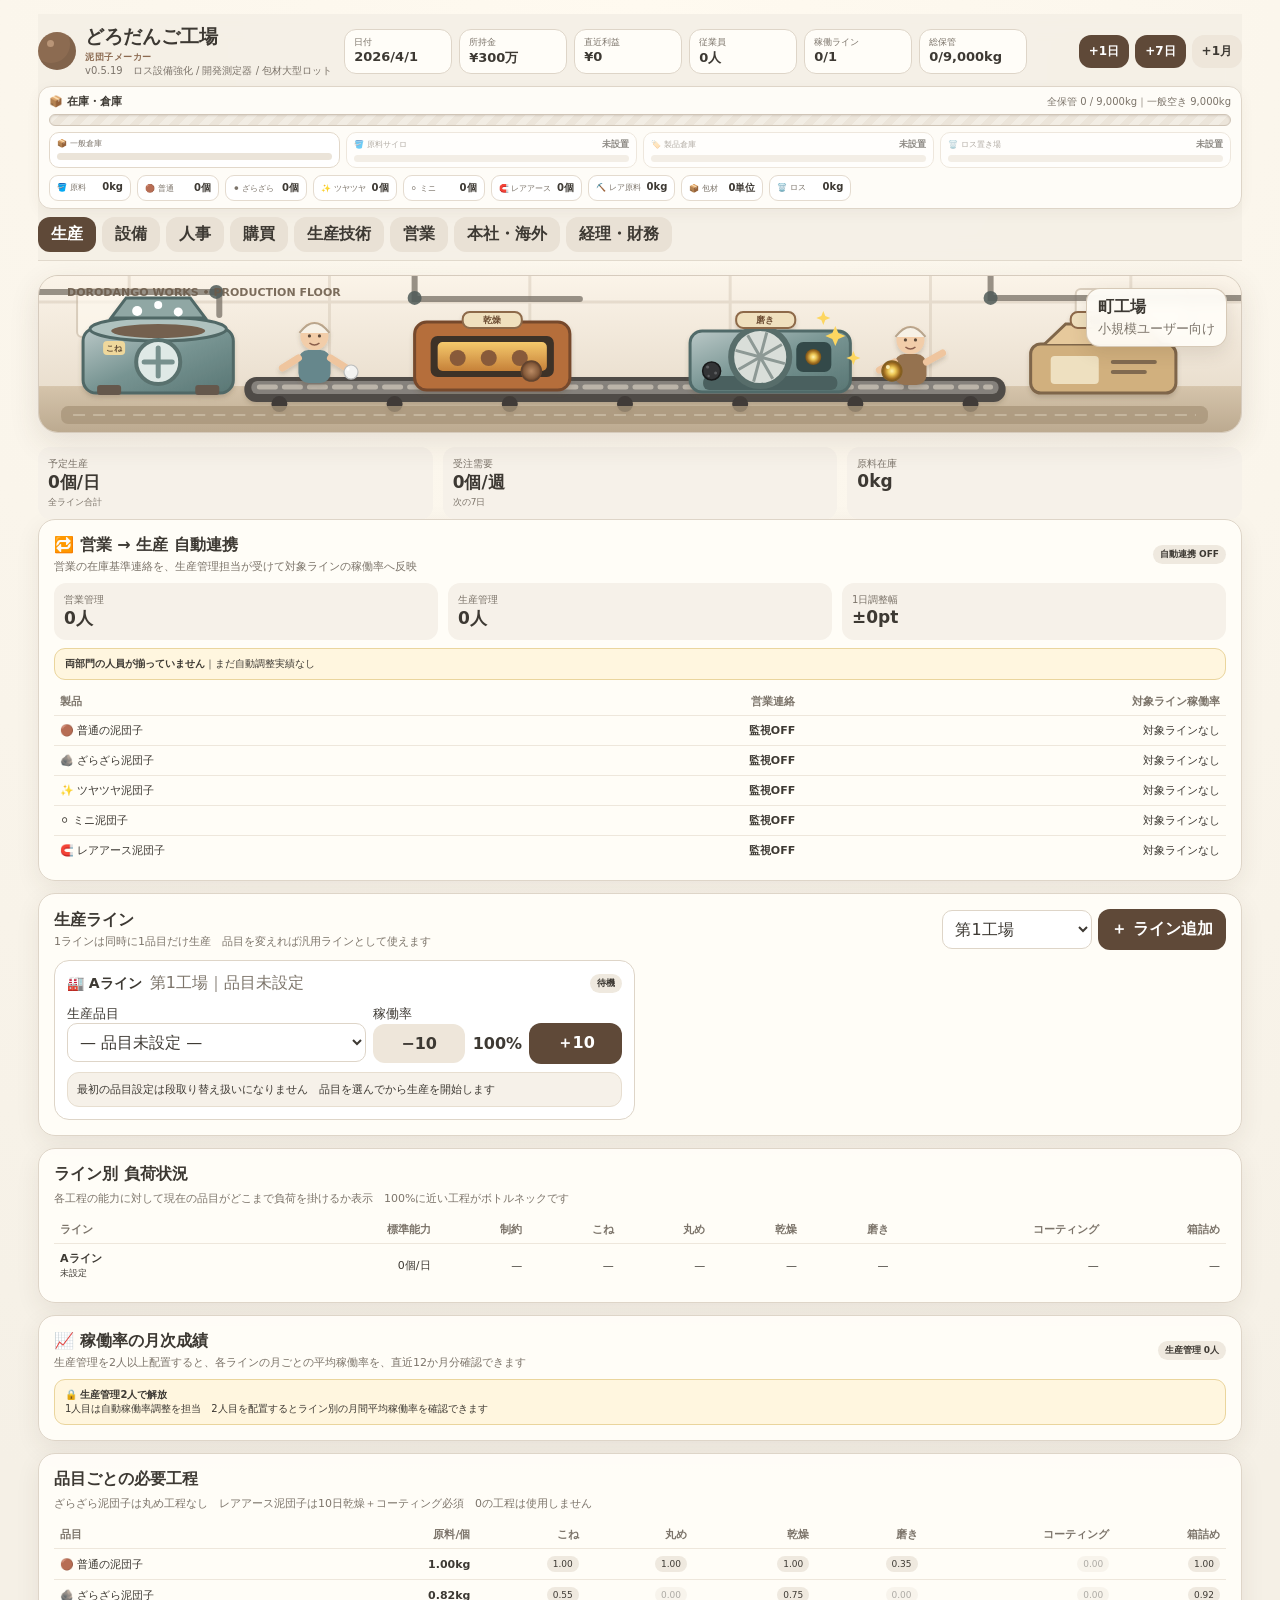
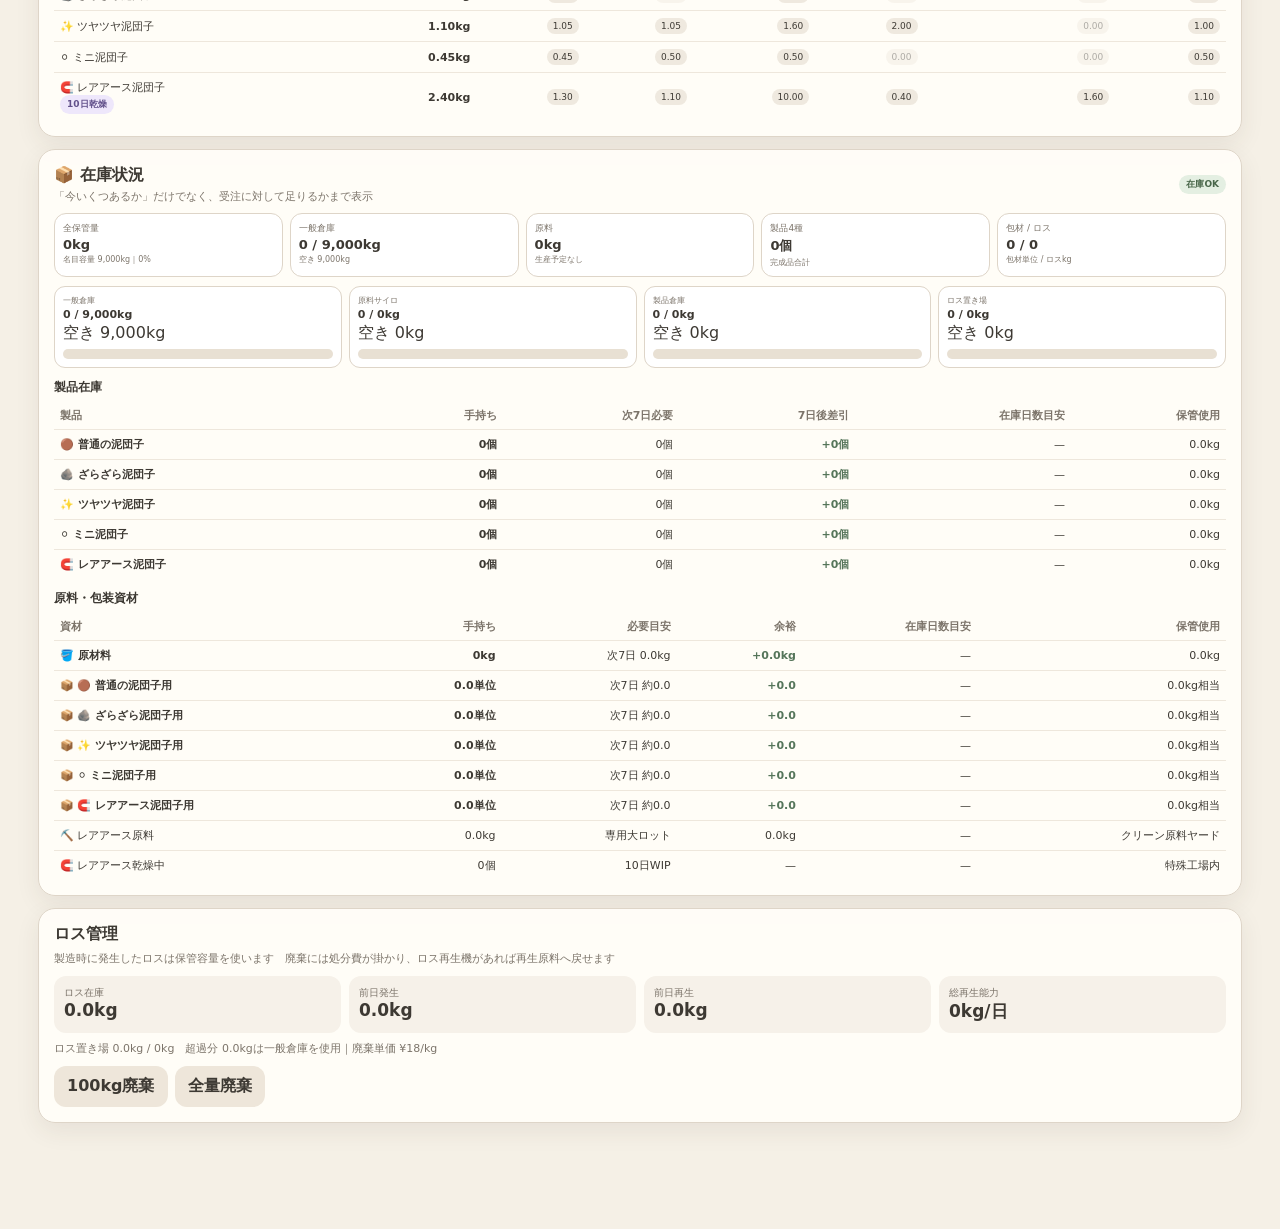
==== commit 532438c9: "Add persistent rare-earth supply contract" ====
--- a/index.html
+++ b/index.html
@@ -201,7 +201,7 @@
     <section class="card"><h2>原材料メーカー</h2><div class="note">購買先ごとにロットを個別設定　自動発注時は供給可能な選択先それぞれへ設定ロットを1回発注</div><div id="rawSuppliers" class="suppliergrid"></div></section>
     <section class="card"><h2>包装資材メーカー</h2><div class="note">包材メーカーごとにロットを個別設定　製品別の包材不足時に各社へ設定ロットを発注</div><div id="packSuppliers" class="suppliergrid"></div></section>
   </div>
-  <section class="card"><div class="linehead"><div><h2 style="margin:0">⛏️ レアアース原料</h2><div class="note" style="margin:3px 0 0">高純度原料は大ロット・高単価　特殊クリーン工場の専用原料ヤードへ納入</div></div><span class="deliverybadge" id="rareRawBadge">特殊原料</span></div><div id="rareRawPanel"></div></section><div class="grid2"><section class="card"><h2>在庫・自動発注</h2><div class="grid3"><div class="metric"><small>原料在庫</small><b id="rawQty">0kg</b></div><div class="metric"><small>平均原料単価</small><b id="rawAvg">¥0/kg</b></div><div class="metric"><small>一般倉庫空き</small><b id="warehouseFree">0kg</b></div></div><div id="packagingStock" class="packtable" style="margin-top:10px"></div><div class="forecast" id="procurementForecast" style="margin-top:10px"></div></section><section class="card"><h2>供給リスク・履歴</h2><div id="supplierEvents" class="eventlog"></div></section></div>
+  <section class="card"><div class="linehead"><div><h2 style="margin:0">⛏️ レアアース原料</h2><div class="note" style="margin:3px 0 0">供給契約後は通常原料と同じく、生産日の必要量に応じて自動発注　特殊クリーン工場の専用原料ヤードへ納入</div></div><span class="deliverybadge" id="rareRawBadge">特殊原料</span></div><div id="rareRawPanel"></div></section><div class="grid2"><section class="card"><h2>在庫・自動発注</h2><div class="grid3"><div class="metric"><small>原料在庫</small><b id="rawQty">0kg</b></div><div class="metric"><small>平均原料単価</small><b id="rawAvg">¥0/kg</b></div><div class="metric"><small>一般倉庫空き</small><b id="warehouseFree">0kg</b></div></div><div id="packagingStock" class="packtable" style="margin-top:10px"></div><div class="forecast" id="procurementForecast" style="margin-top:10px"></div></section><section class="card"><h2>供給リスク・履歴</h2><div id="supplierEvents" class="eventlog"></div></section></div>
 </section>
 
 <section class="panel" id="panel-development">
@@ -1274,6 +1274,42 @@
 const _renderLotsV524=renderLots;
 renderLots=function(){_renderLotsV524();renderRareRaw()};
 
+// v0.5.24: rare-earth raw material now uses a persistent supply contract.
+function ensureRareRawContractV524(){
+  const r=state.procurement.rareRaw||(state.procurement.rareRaw={qty:0,avgCost:3200,lotIndex:0});
+  if(typeof r.contractActive!=='boolean')r.contractActive=false;
+  return r;
+}
+const _autoBuyRareRawSmartV524=ProcurementModule.autoBuyRareRawSmartV520.bind(ProcurementModule);
+ProcurementModule.autoBuyRareRawSmartV520=function(requiredQty){
+  const r=ensureRareRawContractV524();
+  if(!r.contractActive){
+    requiredQty=Math.max(0,Number(requiredQty)||0);
+    if(requiredQty>(Number(r.qty)||0)+1e-6)return{ok:false,bought:0,message:'レアアース原料：供給契約がないため自動発注できません'};
+    return{ok:true,bought:0,message:''};
+  }
+  return _autoBuyRareRawSmartV524(requiredQty);
+};
+ProcurementModule.toggleRareRawContractV524=function(){
+  const r=ensureRareRawContractV524();
+  if(!r.contractActive&&cleanFactories().length<=0)return{ok:false,message:'特殊クリーン工場を建設すると供給契約を結べます'};
+  r.contractActive=!r.contractActive;
+  return{ok:true,message:r.contractActive?'レアアース原料の継続供給契約を開始しました':'レアアース原料の供給契約を解除しました'};
+};
+renderRareRaw=function(){
+  const r=ensureRareRawContractV524(),cap=cleanRawCapacity(),lot=RARE_RAW_LOTS[clamp(Number(r.lotIndex)||0,0,RARE_RAW_LOTS.length-1)],e=document.getElementById('rareRawPanel');
+  if(!e)return;
+  const active=r.contractActive,canContract=cleanFactories().length>0;
+  const badge=document.getElementById('rareRawBadge');if(badge){badge.textContent=active?'供給契約中':'未契約';badge.className=`deliverybadge ${active?'done':''}`}
+  e.innerHTML=`<div class="grid3" style="margin-top:9px"><div class="metric"><small>在庫</small><b>${compactNum(r.qty,1)}kg</b></div><div class="metric"><small>平均単価</small><b>${yen(r.avgCost)}/kg</b></div><div class="metric"><small>専用容量</small><b>${compactNum(cap,1)}kg</b></div></div><div class="supplier ${active?'selected':''}" style="margin-top:8px"><div class="supplierhead"><div><b>高純度レアアース原料 継続供給</b><small style="display:block;color:var(--muted);line-height:1.55">契約中は生産日の必要量に応じて設定ロットを自動発注</small></div><span class="supplierstatus ${active?'':'pending'}">${active?'契約中':'未契約'}</span></div><label style="display:block;margin:9px 0"><small>自動発注ロット</small><select id="rareRawLot" style="width:100%;margin-top:3px">${RARE_RAW_LOTS.map((x,i)=>`<option value="${i}" ${i===Number(r.lotIndex)?'selected':''}>${num(x.qty)}kg｜${yen(x.unitPrice)}/kg｜合計 ${compactYen(x.qty*x.unitPrice)}</option>`).join('')}</select></label><button id="toggleRareRawContract" class="${active?'secondary':''}" style="width:100%" ${!active&&!canContract?'disabled':''}>${active?'供給契約を解除':'供給契約を結ぶ'}</button>${!canContract?'<div class="note" style="margin-top:7px">特殊クリーン工場の建設後に契約できます</div>':active?'<div class="riskhint" style="margin-top:7px">✓ 日付を進めると、レアアース品の生産必要量と在庫を比較して自動補充します<br><small>資金または専用原料ヤード容量が足りない場合は、購入可能な小ロットへ自動調整します</small></div>':''}</div>`;
+};
+const _bindDynamicRareContractV524=bindDynamic;
+bindDynamic=function(){
+  _bindDynamicRareContractV524();
+  const b=document.getElementById('toggleRareRawContract');
+  if(b)b.onclick=()=>{const r=ProcurementModule.toggleRareRawContractV524();toast(r.message);save();render()};
+};
+
 // ===== v0.5.23 clean-factory/R-equipment recovery + bulk line purchase =====
 function bulkMachineTypesV523(line){
   const p=ProductDefs[line?.product];if(!p)return[];
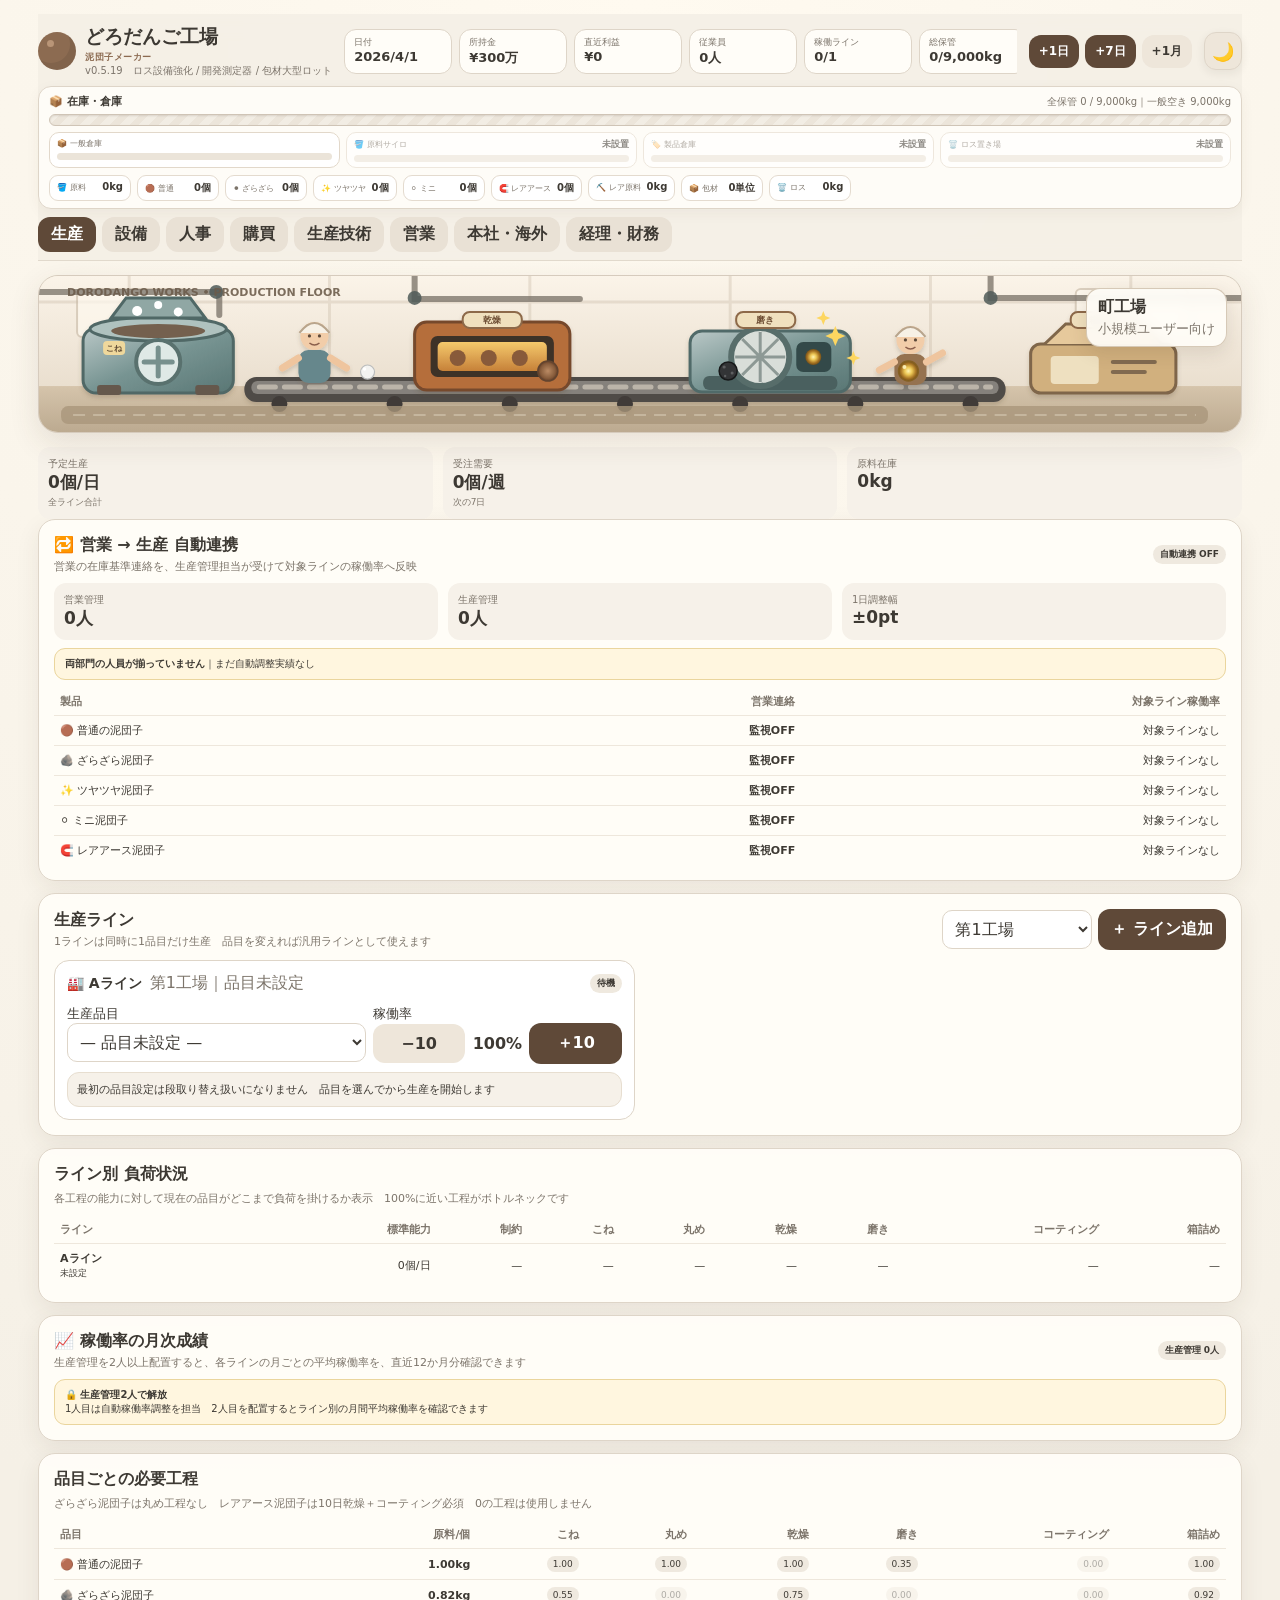
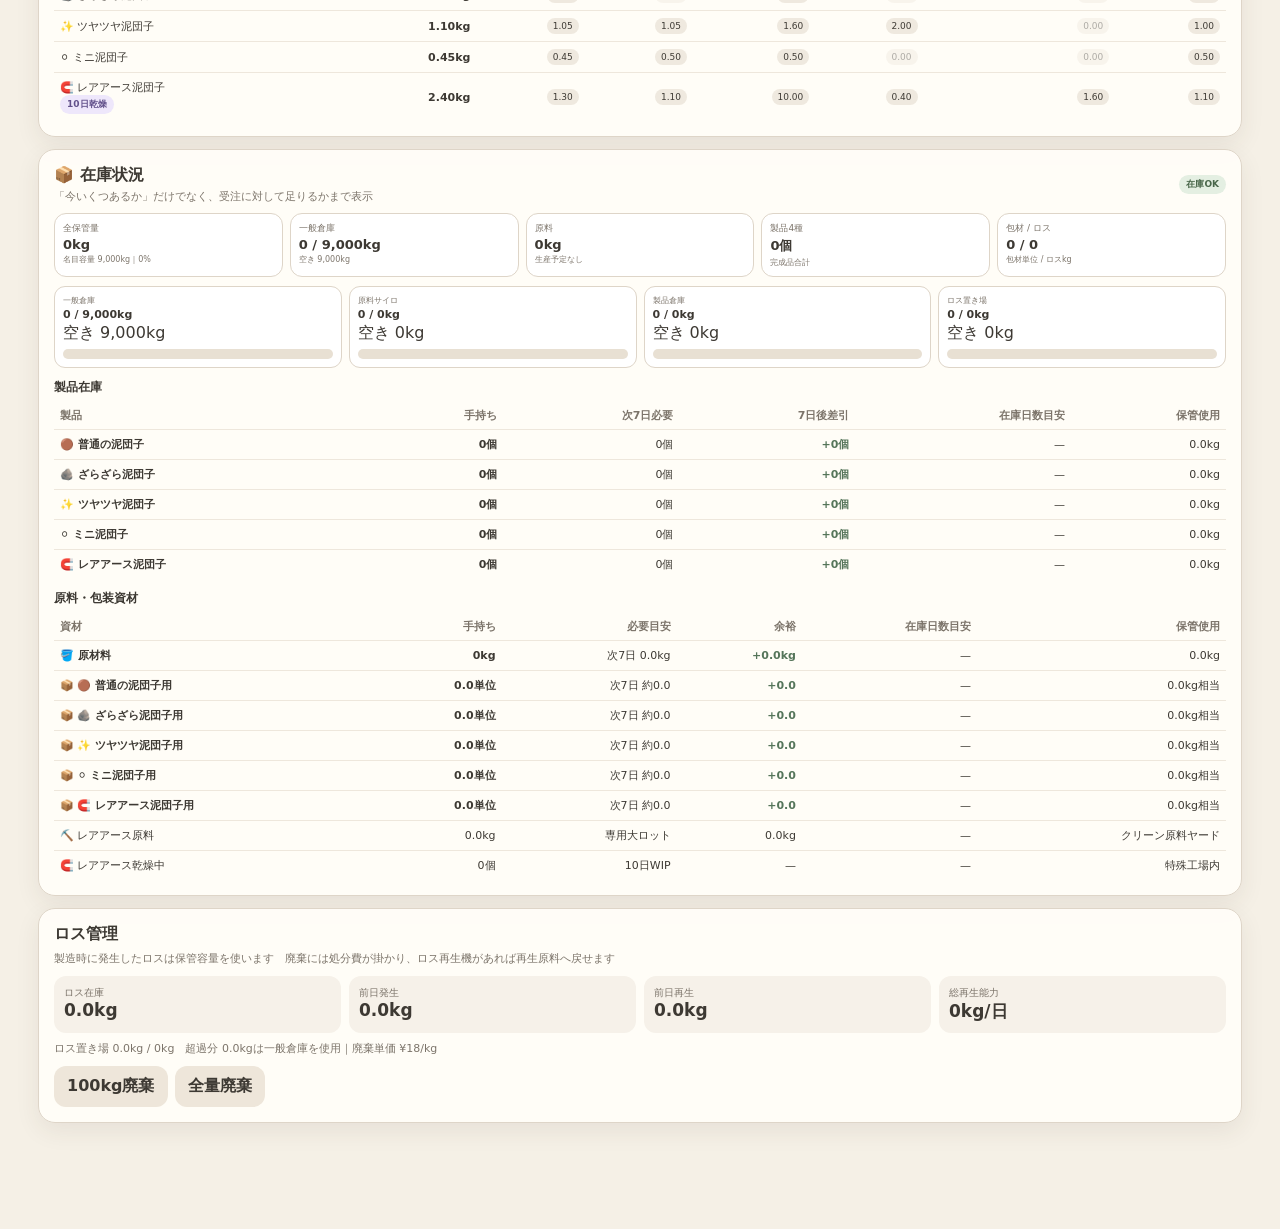
==== commit 261e6bb4: "Add persistent dark mode" ====
--- a/index.html
+++ b/index.html
@@ -4,6 +4,9 @@
 <meta charset="utf-8" />
 <meta name="viewport" content="width=device-width,initial-scale=1,viewport-fit=cover" />
 <title>どろだんご工場 v0.5.17</title>
+<script>
+try{const t=localStorage.getItem('dorodango-factory-theme');document.documentElement.dataset.theme=t||(matchMedia('(prefers-color-scheme: dark)').matches?'dark':'light')}catch(e){document.documentElement.dataset.theme='light'}
+</script>
 <style>
 :root{--bg:#f5f0e6;--paper:#fffdf8;--ink:#3d3933;--muted:#7c746a;--mud:#8c6b51;--mud2:#5f4938;--line:#ded5c8;--soft:#f0e8dc;--green:#55755a;--yellow:#efd888;--red:#a6584f;--blue:#5c7485;--shadow:0 8px 24px rgba(70,55,40,.08)}
 *{box-sizing:border-box}html{scroll-behavior:smooth}body{margin:0;background:radial-gradient(circle at top,#fffaf0,var(--bg) 55%);color:var(--ink);font-family:ui-rounded,"Hiragino Maru Gothic ProN","Yu Gothic",system-ui,sans-serif}button,select,input{font:inherit}button{border:0;border-radius:12px;padding:10px 13px;cursor:pointer;background:var(--mud2);color:#fff;font-weight:800}button.secondary{background:#eee6da;color:var(--ink)}button.blue{background:var(--blue)}button.danger{background:#9b6a64}button:disabled{opacity:.42;cursor:not-allowed}select,input[type=number]{border:1px solid var(--line);border-radius:10px;padding:8px;background:#fff;color:var(--ink);width:100%}
@@ -72,6 +75,31 @@
 
 /* v0.5.24 graded drying-room restoration + v0.5.23 bulk machine purchase */
 .bulkbuybox{margin:10px 0;padding:10px;border:1px solid var(--line);border-radius:13px;background:#f7f1e8}.bulkbuyrow{display:grid;grid-template-columns:minmax(0,1fr) auto;gap:8px;align-items:center}.bulkbuyrow select{min-width:0}.recoverybox{margin:10px 0;padding:10px;border:1px solid #e6b8b1;border-radius:13px;background:#fff2ef}.recoverybox .bulkbuyrow{margin-top:8px}@media(max-width:600px){.bulkbuyrow{grid-template-columns:1fr}.bulkbuyrow button{width:100%}}
+
+/* Night-friendly dark theme */
+.theme-toggle{flex:0 0 auto;width:38px;height:38px;padding:0;display:grid;place-items:center;font-size:18px;border:1px solid var(--line);box-shadow:0 3px 10px rgba(45,35,26,.08)}
+html[data-theme="dark"]{color-scheme:dark;--bg:#11110f;--paper:#1d1c19;--ink:#eeeae2;--muted:#b8b0a5;--mud:#b78d6b;--mud2:#765943;--line:#403c36;--soft:#292620;--green:#8fbd91;--yellow:#d4b85e;--red:#dd8b80;--blue:#86a8bf;--shadow:0 8px 24px rgba(0,0,0,.32)}
+html[data-theme="dark"] body{background:radial-gradient(circle at top,#27231d,var(--bg) 58%);color:var(--ink)}
+html[data-theme="dark"] .sticky{background:rgba(17,17,15,.94);border-bottom-color:#39352f}
+html[data-theme="dark"] :is(.card,.linecard,.machine,.lot,.inquiry,.contract,.rankcard,.loan,.report,.statement,.pnlbox,.supplier,.storagecard,.qstat,.inventorymini,.invquickitem,.storagemeter,.stocksummary,.warehousebox,.officecard,.managercard,.overseascard,.devproject,.keyaccount,.assetrow){background:#1d1c19;color:var(--ink);border-color:var(--line)}
+html[data-theme="dark"] :is(.metric,.linestat,.fin,.inqmeta div,.sadtext,.bulkbuybox,.rangebox,.benefit,.corpstat>div,.statusbox){background:#292620;color:var(--ink)}
+html[data-theme="dark"] :is(select,input,textarea){background:#151513!important;color:var(--ink)!important;border-color:#4c4740!important}
+html[data-theme="dark"] :is(button.secondary,.tab){background:#34302a;color:var(--ink)}
+html[data-theme="dark"] :is(.tab.active,button:not(.secondary):not(.danger):not(.blue)){color:#fff}
+html[data-theme="dark"] :is(.bar,.inventoryStack){background:#302c26;border-color:#4a443d}
+html[data-theme="dark"] :is(td,.staffrow,.debtrow,.contractfoldbody,.stmtrow){border-color:#37332e}
+html[data-theme="dark"] :is(.loadpill,.deliverybadge,.pill){background:#34302a;color:#ddd7ce}
+html[data-theme="dark"] :is(.riskhint,.forecast,.quotehint,.shipmentnext){background:#262b22;border-color:#46513f;color:#dfe8d9}
+html[data-theme="dark"] :is(.warning,.accountwarn,.recoverybox){background:#352321;border-color:#68433e;color:#f0d7d2}
+html[data-theme="dark"] :is(.marketmsg,.lot.selected,.contract.warn){background:#332e1d;color:#f0e4b8}
+html[data-theme="dark"] :is(.contract.done,.supplier.selected){background:#202a20}
+html[data-theme="dark"] :is(.contract.failed,.supplier.disrupted){background:#322120}
+html[data-theme="dark"] .rankflag{background:rgba(29,28,25,.94);border-color:#4b453d;color:var(--ink)}
+html[data-theme="dark"] .hero{background:#171817;border-color:#393a36;box-shadow:0 10px 30px rgba(0,0,0,.4)}
+html[data-theme="dark"] .factoryscene{filter:brightness(.62) saturate(.78)}
+html[data-theme="dark"] .toast{background:#ebe5db;color:#1b1916}
+html[data-theme="dark"] a{color:#9ec7df}
+@media(max-width:820px){.theme-toggle{width:32px;height:32px;font-size:15px}}
 </style>
 </head>
 <body>
@@ -88,6 +116,7 @@
       <div class="qstat"><small>総保管</small><b id="warehouseTop">0/0kg</b></div>
     </div>
     <div class="timecontrols"><button id="nextDay">+1日</button><button id="nextWeek">+7日</button><button id="nextMonth" class="secondary">+1月</button></div>
+    <button id="themeToggle" class="secondary theme-toggle" type="button" aria-label="ダークモードに切り替え" title="ダークモードに切り替え">🌙</button>
   </div>
   <div class="inventorymini">
     <div class="inventoryminihead"><b>📦 在庫・倉庫</b><span id="inventoryMiniText">使用 0 / 0kg　空き 0kg</span></div>
@@ -1368,6 +1397,11 @@
 const _renderV518=render;render=function(){ensureV518State();_renderV518();const dataNote=document.querySelector('#panel-company .card:last-child .note');if(dataNote&&dataNote.textContent.includes('v0.5.'))dataNote.textContent='v0.5.24：DR1〜DR5復元＋クリーン工場のレアアース乾燥室対応';document.title=`${state.companyName||'どろだんご工場'}｜泥団子メーカー v0.5.24`};
 render();
 
+const themeToggle=document.getElementById('themeToggle');
+function syncThemeToggle(){const dark=document.documentElement.dataset.theme==='dark';themeToggle.textContent=dark?'☀️':'🌙';themeToggle.setAttribute('aria-label',dark?'ライトモードに切り替え':'ダークモードに切り替え');themeToggle.title=themeToggle.getAttribute('aria-label')}
+themeToggle.onclick=()=>{const next=document.documentElement.dataset.theme==='dark'?'light':'dark';document.documentElement.dataset.theme=next;try{localStorage.setItem('dorodango-factory-theme',next)}catch(e){}syncThemeToggle()};
+syncThemeToggle();
+
 document.getElementById('exportSave').onclick=exportSaveBackup;
 document.getElementById('importSave').onclick=()=>document.getElementById('importSaveFile').click();
 document.getElementById('importSaveFile').onchange=e=>{const file=e.target.files?.[0];if(file)importSaveBackupFile(file);e.target.value=''};
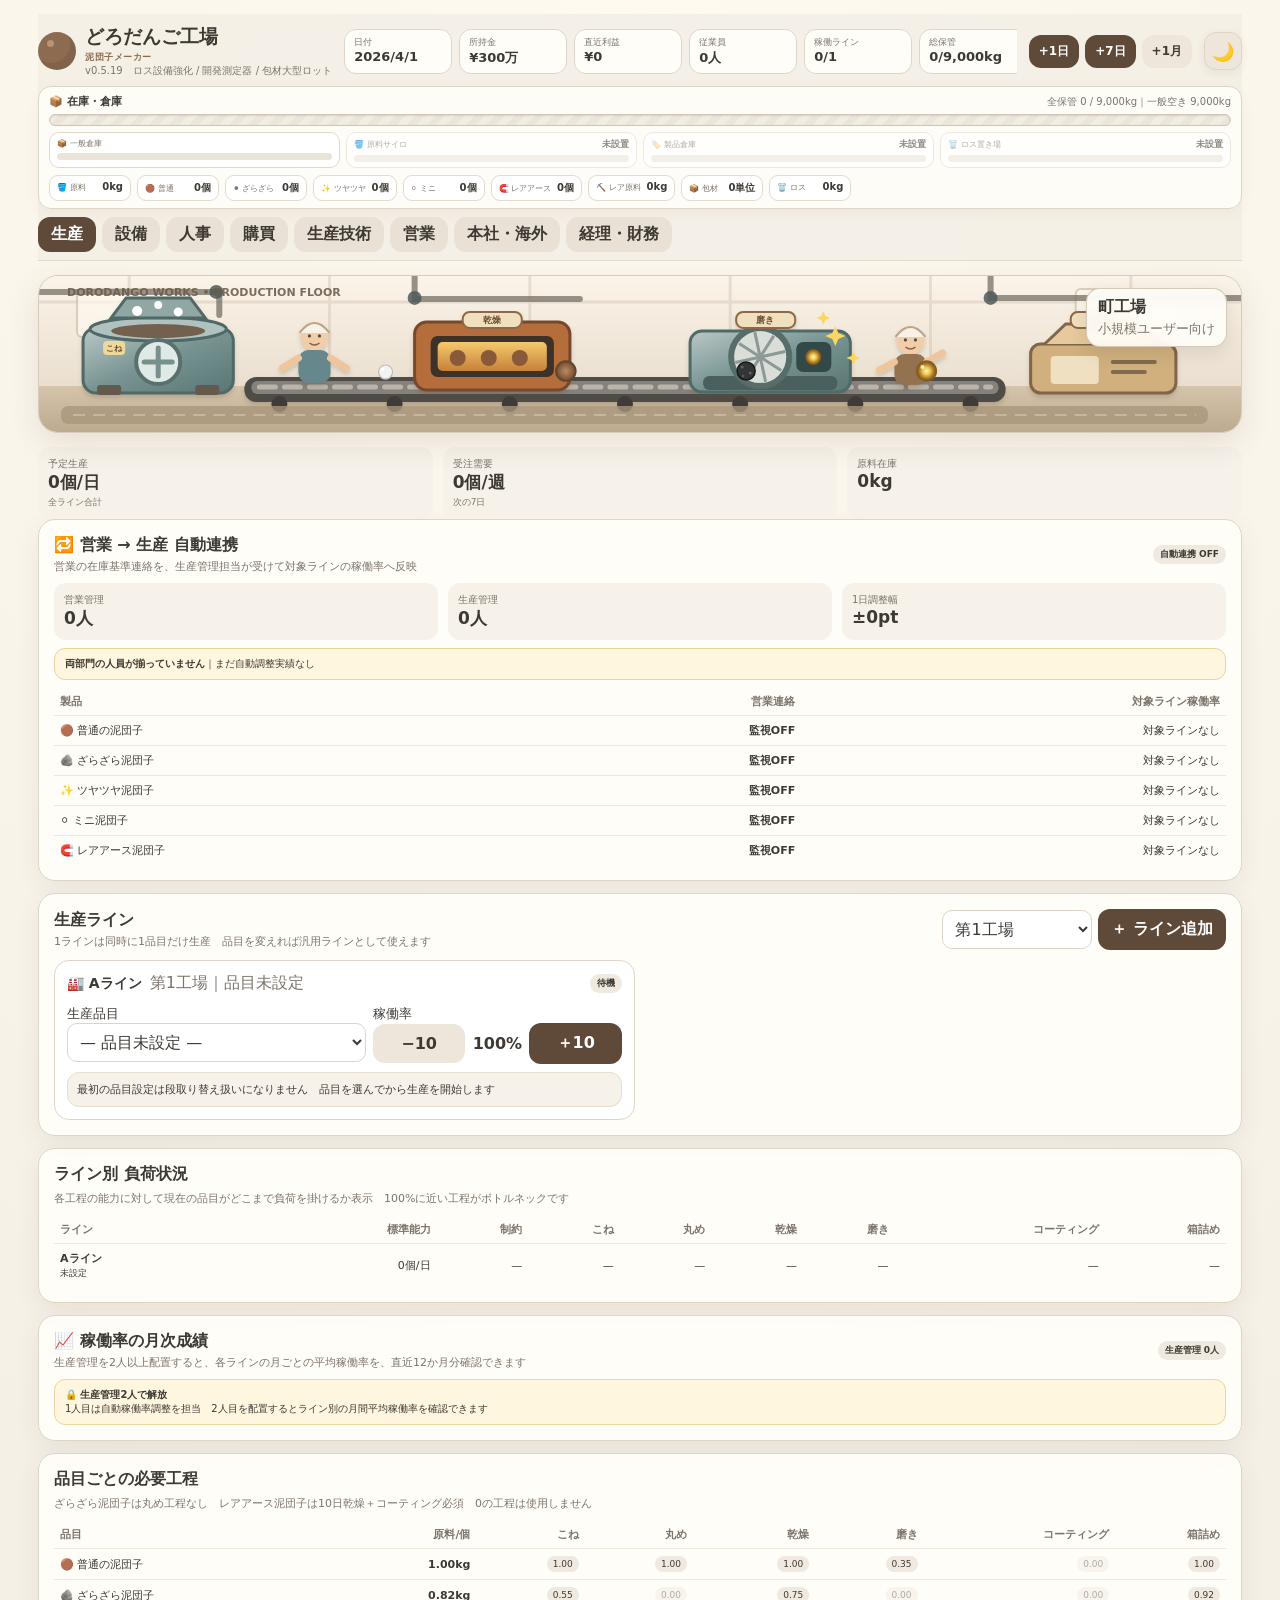
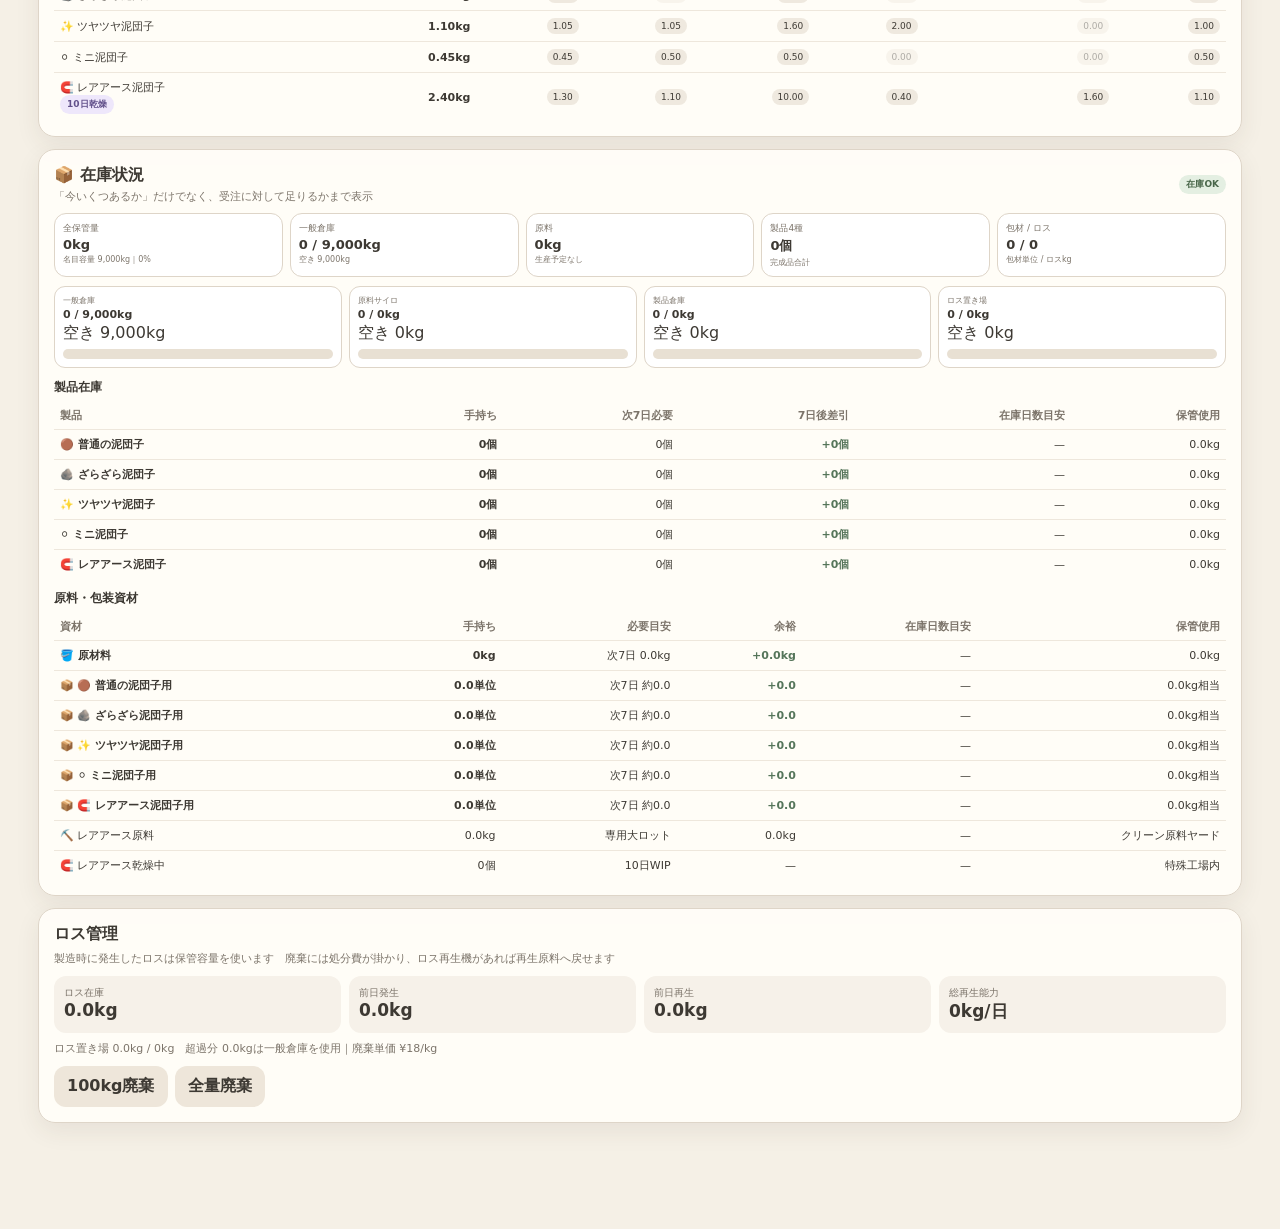
==== commit 00c204df: "Add one-set equipment replacement and depreciation Limit each line to one machine per process, migra" ====
--- a/index.html
+++ b/index.html
@@ -689,7 +689,7 @@
 renderFinancialStatements=function(){const q=aggregateQuarter(state.finance.currentQuarter),rawq=state.finance.currentQuarter||blankQuarter(state.date,state.finance.cash),bs=balanceSheetData(),cf=cashFlowData(rawq),x=aggregateAccounting(rawq),equityRatio=bs.assets?bs.equity/bs.assets:0;document.getElementById('accountingMetrics').innerHTML=[['売上高',q.sales],['管理営業利益',x.managementOp],['財務営業利益',x.financialOp],['減価償却',rawq.depreciation||0],['自己資本比率',null]].map(([n,v],i)=>`<div class="metric"><small>${n}</small><b>${i===4?pct(equityRatio):compactYen(v)}</b></div>`).join('');document.getElementById('statementManagementPL').innerHTML=stmtRow('売上高',q.sales,'total')+'<div class="stmtrow group"><span>変動費</span><b></b></div>'+stmtRow('材料・包材売上原価',-q.cogs,'indent')+stmtRow('機械変動電力',-x.machineElec,'indent')+stmtRow('ロス廃棄',-(q.wasteDisposal||0),'indent')+stmtRow('限界利益',x.contribution,'total')+'<div class="stmtrow group"><span>固定・活動費</span><b></b></div>'+stmtRow('人件費',-q.labor,'indent')+stmtRow('施設電力',-x.facilityElec,'indent')+stmtRow('保管維持',-q.facilityMaintenance,'indent')+stmtRow('研究開発',-q.developmentExpense,'indent')+stmtRow('段取り活動費',-q.setupCost,'indent')+stmtRow('管理営業利益',x.managementOp,'total')+'<div class="stmtmemo">管理会計：稼働量で変わる機械電力・廃棄を変動費、段取りを活動費として分離</div>';document.getElementById('statementPL').innerHTML=stmtRow('売上高',q.sales)+stmtRow('製造売上原価',-x.financialCogs,'indent')+stmtRow('売上総利益',q.sales-x.financialCogs,'total')+'<div class="stmtrow group"><span>期間費用</span><b></b></div>'+stmtRow('間接・遊休人件費',-x.periodLabor,'indent')+stmtRow('遊休機械・施設電力',-(x.periodMachine+x.facilityElec),'indent')+stmtRow('保管・維持',-q.facilityMaintenance,'indent')+stmtRow('ロス廃棄',-q.wasteDisposal,'indent')+stmtRow('段取り',-q.setupCost,'indent')+stmtRow('研究開発',-q.developmentExpense,'indent')+stmtRow('減価償却',-q.depreciation,'indent')+stmtRow('固定資産売却損益',q.assetSaleGainLoss,'indent')+stmtRow('営業利益',x.financialOp,'total')+stmtRow('支払利息',-q.interest,'indent')+stmtRow('税引前利益',x.financialNet,'total')+'<div class="stmtmemo">製品原価＝材料・包材＋製造ライン人件費＋ライン機械電力。生産した分は在庫へ繰延</div>';document.getElementById('statementBS').innerHTML='<div class="stmtrow group"><span>資産</span><b></b></div>'+stmtRow('現金',bs.cash,'indent')+stmtRow('原材料・包材・製品',bs.inv.total,'indent')+stmtRow('生産設備（簿価）',bs.fa.machinery,'indent')+stmtRow('工場・倉庫等（簿価）',bs.fa.facilities,'indent')+stmtRow('資産合計',bs.assets,'total')+'<div class="stmtrow group"><span>負債・純資産</span><b></b></div>'+stmtRow('借入金',bs.debt,'indent')+stmtRow('資本金',bs.capital,'indent')+stmtRow('利益剰余金',bs.retained,'indent')+stmtRow('純資産',bs.equity,'total')+stmtRow('負債・純資産合計',bs.debt+bs.equity,'total')+'<div class="stmtmemo">機械8年・施設10〜30年の定額法。旧セーブの施設取得日はv0.5移行時点から管理</div>';document.getElementById('statementCF').innerHTML='<div class="stmtrow group"><span>営業活動CF</span><b></b></div>'+stmtRow('売上入金',rawq.sales||0,'indent')+stmtRow('原料仕入支払',-((rawq.rawPurchases||0)+(rawq.rareRawPurchases||0)),'indent')+stmtRow('包材仕入支払',-(rawq.packagingCash||0),'indent')+stmtRow('人件・電気・維持・開発等',-((rawq.labor||0)+(rawq.electricity||0)+(rawq.facilityMaintenance||0)+(rawq.wasteDisposal||0)+(rawq.setupCost||0)+(rawq.developmentExpense||0)+(rawq.interest||0)+(rawq.hiring||0)),'indent')+stmtRow('営業活動CF',cf.operating,'total')+'<div class="stmtrow group"><span>投資活動CF</span><b></b></div>'+stmtRow('設備投資',-(rawq.capex||0),'indent')+stmtRow('設備売却',rawq.assetSales||0,'indent')+stmtRow('投資活動CF',cf.investing,'total')+'<div class="stmtrow group"><span>財務活動CF</span><b></b></div>'+stmtRow('借入',rawq.loanBorrowed||0,'indent')+stmtRow('元本返済',-(rawq.principalPaid||0),'indent')+stmtRow('財務活動CF',cf.financing,'total')+stmtRow('現金増減',state.finance.cash-(rawq.cashStart||state.finance.cash),'total')+stmtRow('期末現金',state.finance.cash,'total');document.getElementById('statementNote').innerHTML=`<b>会計v2</b>　管理会計と財務会計は目的が違うため営業利益は一致しません。財務会計では製造人件費・機械電力を製品在庫へ資産計上し、販売時に原価化します<br><small>法人税・売掛金・買掛金は未実装</small>`}
 
 let pendingPurchaseAction=null;
-function requestPurchaseConfirm(title,cost,action,detail=''){cost=Math.max(0,Number(cost)||0);const cash=Math.max(0,Number(state.finance.cash)||0),after=cash-cost,body=document.getElementById('purchaseConfirmBody'),confirm=document.getElementById('confirmPurchase');if(!body||!confirm)return;pendingPurchaseAction=typeof action==='function'?action:null;body.innerHTML=`<div class="purchaseconfirmname">${title}</div>${detail?`<div class="note">${detail}</div>`:''}<div class="purchaseconfirmgrid"><div class="metric"><small>購入・投資額</small><b>${yen(cost)}</b></div><div class="metric"><small>購入後の所持金</small><b class="${after<0?'negative':''}">${yen(after)}</b></div></div>${after<0?'<div class="purchaseconfirmwarn">⚠ 現在の所持金では購入できません</div>':'<div class="purchaseconfirmwarn">この支出を実行しますか？</div>'}`;confirm.disabled=after<0||!pendingPurchaseAction;document.getElementById('purchaseConfirmModal').classList.add('show')}
+function requestPurchaseConfirm(title,cost,action,detail=''){cost=Math.max(0,Number(cost)||0);const cash=Math.max(0,Number(state.finance.cash)||0),after=cash-cost,body=document.getElementById('purchaseConfirmBody'),confirm=document.getElementById('confirmPurchase');if(!body||!confirm)return;pendingPurchaseAction=typeof action==='function'?action:null;body.innerHTML=`<div class="purchaseconfirmname">${title}</div>${detail?`<div class="note">${detail}</div>`:''}<div class="purchaseconfirmgrid"><div class="metric"><small>購入・投資額</small><b>${yen(cost)}</b></div><div class="metric"><small>購入後の所持金</small><b class="${after<0?'negative':''}">${yen(after)}</b></div></div>${after<0?'<div class="purchaseconfirmwarn">⚠ 現在の所持金では購入できません</div>':'<div class="purchaseconfirmwarn">この支出を実行しますか？</div>'}`;confirm.textContent='購入する';confirm.disabled=after<0||!pendingPurchaseAction;document.getElementById('purchaseConfirmModal').classList.add('show')}
 function closePurchaseConfirm(){pendingPurchaseAction=null;document.getElementById('purchaseConfirmModal').classList.remove('show')}
 function executePurchaseConfirm(){const action=pendingPurchaseAction;if(!action){closePurchaseConfirm();return}pendingPurchaseAction=null;document.getElementById('purchaseConfirmModal').classList.remove('show');const r=action();if(r&&r.message)toast(r.message);checkGameOver();save();render()}
 const _oldBindDynamic=bindDynamic;
@@ -1346,20 +1346,30 @@
 }
 function bulkMachineQuoteV523(lineId,gradeId){
   const line=lineById(lineId),p=ProductDefs[line?.product],grade=FactoryModule.grade(gradeId);
-  if(!line||!p||!grade)return{ok:false,message:'ラインまたはグレードが不正です',types:[],cost:0,space:0};
-  if(p.requiresClean&&factorySite(line.factoryId)?.type!=='clean')return{ok:false,message:'特殊クリーン工場ではありません',types:[],cost:0,space:0};
-  if(line.product==='rareearth'&&Number(gradeId)<100)return{ok:false,message:'レアアース品はRグレード設備が必要です',types:[],cost:0,space:0};
-  if(line.product!=='rareearth'&&Number(gradeId)>=100)return{ok:false,message:'通常品はGグレード設備を選択してください',types:[],cost:0,space:0};
-  const types=bulkMachineTypesV523(line),attrs=types.map(type=>({type,a:FactoryModule.machineAttr(type,Number(gradeId))})).filter(x=>x.a);
-  return{ok:attrs.length===types.length&&types.length>0,message:'',types:attrs.map(x=>x.type),cost:attrs.reduce((n,x)=>n+x.a.price,0),space:attrs.reduce((n,x)=>n+x.a.space,0)};
+  const empty={ok:false,message:'ラインまたはグレードが不正です',types:[],changedTypes:[],unchangedTypes:[],cost:0,grossCost:0,saleProceeds:0,bookValue:0,gainLoss:0,space:0,oldSpace:0,spaceDelta:0};
+  if(!line||!p||!grade)return empty;
+  if(p.requiresClean&&factorySite(line.factoryId)?.type!=='clean')return{...empty,message:'特殊クリーン工場ではありません'};
+  if(line.product==='rareearth'&&Number(gradeId)<100)return{...empty,message:'レアアース品はRグレード設備が必要です'};
+  if(line.product!=='rareearth'&&Number(gradeId)>=100)return{...empty,message:'通常品はGグレード設備を選択してください'};
+  gradeId=Number(gradeId);
+  const types=bulkMachineTypesV523(line),rows=[];
+  for(const type of types){
+    const attr=FactoryModule.machineAttr(type,gradeId),old=FactoryModule.assets(lineId,type),same=old.length===1&&Number(old[0].gradeId)===gradeId;
+    if(!attr)return{...empty,message:'設備情報を取得できません'};
+    rows.push({type,attr,old,same,sale:old.reduce((n,a)=>n+FactoryModule.resaleValue(a),0),book:old.reduce((n,a)=>n+machineBookValue(a),0),oldSpace:old.reduce((n,a)=>n+(FactoryModule.machineAttr(a.type,a.gradeId)?.space||0),0)});
+  }
+  const changed=rows.filter(x=>!x.same),grossCost=changed.reduce((n,x)=>n+x.attr.price,0),saleProceeds=changed.reduce((n,x)=>n+x.sale,0),bookValue=changed.reduce((n,x)=>n+x.book,0),space=changed.reduce((n,x)=>n+x.attr.space,0),oldSpace=changed.reduce((n,x)=>n+x.oldSpace,0);
+  return{ok:types.length>0,message:'',types,changedTypes:changed.map(x=>x.type),unchangedTypes:rows.filter(x=>x.same).map(x=>x.type),rows,cost:grossCost-saleProceeds,grossCost,saleProceeds,bookValue,gainLoss:saleProceeds-bookValue,space,oldSpace,spaceDelta:space-oldSpace};
 }
 FactoryModule.buyLineSetV523=function(lineId,gradeId){
   const q=bulkMachineQuoteV523(lineId,gradeId),line=lineById(lineId);if(!q.ok)return{ok:false,message:q.message||'一括購入できません'};
-  if(this.freeEquipmentSpace()<q.space)return{ok:false,message:`工場面積が足りません（必要 ${num(q.space)}㎡ / 空き ${num(this.freeEquipmentSpace())}㎡）`};
-  if(!FinanceModule.canAfford(q.cost))return{ok:false,message:`購入資金が足りません（必要 ${yen(q.cost)}）`};
-  FinanceModule.cashOut(q.cost,'capex');
-  for(const type of q.types){const a=this.machineAttr(type,Number(gradeId));state.factory.machineAssets.push({id:`m-${Date.now()}-${Math.random()}`,lineId,type,gradeId:Number(gradeId),purchasedPrice:a.price,purchasedDate:state.date,runDays:0,running:true})}
-  return{ok:true,message:`${line.name}に${FactoryModule.gradeName('kneader',gradeId)}を必要工程 ${q.types.length}台一括導入`};
+  if(!q.changedTypes.length)return{ok:false,message:'必要工程はすべて選択中のグレードです'};
+  if(this.usedSpace()+q.spaceDelta>state.factory.space)return{ok:false,message:`工場面積が足りません（入替後 ${num(this.usedSpace()+q.spaceDelta)}㎡ / 上限 ${num(state.factory.space)}㎡）`};
+  if(state.finance.cash+q.saleProceeds<q.grossCost)return{ok:false,message:`購入資金が足りません（売却後の不足 ${yen(q.grossCost-state.finance.cash-q.saleProceeds)}）`};
+  for(const row of q.rows.filter(x=>!x.same))for(const old of row.old)sellMachineAssetV525(old);
+  FinanceModule.cashOut(q.grossCost,'capex');
+  for(const type of q.changedTypes){const a=this.machineAttr(type,Number(gradeId));state.factory.machineAssets.push({id:`m-${Date.now()}-${Math.random()}`,lineId,type,gradeId:Number(gradeId),purchasedPrice:a.price,purchasedDate:state.date,runDays:0,running:true})}
+  return{ok:true,message:`${line.name}の必要工程 ${q.changedTypes.length}台を${FactoryModule.gradeName('kneader',gradeId)}へ入替`};
 };
 function rareRecoveryNeededV523(line){return line?.product==='rareearth'&&factorySite(line.factoryId)?.type==='clean'&&bulkMachineTypesV523(line).some(t=>FactoryModule.assets(line.id,t).filter(a=>Number(a.gradeId)>=100).length===0)}
 FactoryModule.restoreRareSetV523=function(lineId,gradeId){
@@ -1379,7 +1389,7 @@
     const lineId=fold.dataset.equipmentFold,line=lineById(lineId),p=ProductDefs[line?.product];if(!line||!p)return;
     const body=fold.querySelector('.equipmentfoldbody');if(!body)return;
     const grades=gradesForProduct(line.product),wrong=p.requiresClean&&factorySite(line.factoryId)?.type!=='clean';
-    const bulk=`<div class="bulkbuybox"><div class="linehead"><div><b>⚙️ 必要工程を一括購入</b><div class="note">選んだグレードを必要工程へ1台ずつ追加${DryingRoomModule.managed(line.factoryId)?'｜中央乾燥室使用中は乾燥機を除外':''}｜箱詰め設備は別</div></div></div><div class="bulkbuyrow"><select data-bulk-grade="${line.id}">${grades.map(g=>{const q=bulkMachineQuoteV523(line.id,g.id);return`<option value="${g.id}">${g.name}｜${q.types.length}工程｜合計 ${compactYen(q.cost)}</option>`}).join('')}</select><button data-bulk-buy="${line.id}" ${wrong?'disabled':''}>一括購入</button></div></div>`;
+    const bulk=`<div class="bulkbuybox"><div class="linehead"><div><b>⚙️ 必要工程を一括導入・入替</b><div class="note">各工程は1ライン1台まで｜既存設備は自動売却して入替${DryingRoomModule.managed(line.factoryId)?'｜中央乾燥室使用中は乾燥機を除外':''}｜箱詰め設備は別</div></div></div><div class="bulkbuyrow"><select data-bulk-grade="${line.id}">${grades.map(g=>{const q=bulkMachineQuoteV523(line.id,g.id),label=q.changedTypes.length?`変更${q.changedTypes.length}工程｜差引 ${compactYen(q.cost)}`:'現在の構成';return`<option value="${g.id}">${g.name}｜${label}</option>`}).join('')}</select><button data-bulk-buy="${line.id}" ${wrong?'disabled':''}>一括導入・入替</button></div></div>`;
     body.insertAdjacentHTML('afterbegin',bulk);
     if(rareRecoveryNeededV523(line)){
       const recovery=`<div class="recoverybox"><b>⚠ 旧バージョンのR設備消失バグを検出</b><div class="note">v0.5.22以前でR1〜R4設備が読み込み時に除外される不具合がありました。購入済みグレードを選んで不足工程を無償復旧できます。</div><div class="bulkbuyrow"><select data-rare-restore-grade="${line.id}">${RareGradeDefs.map(g=>`<option value="${g.id}">${g.name}</option>`).join('')}</select><button class="danger" data-rare-restore="${line.id}">R設備を無償復旧</button></div></div>`;
@@ -1390,11 +1400,96 @@
 const _bindDynamicV523=bindDynamic;
 bindDynamic=function(){
   _bindDynamicV523();
-  document.querySelectorAll('[data-bulk-buy]').forEach(b=>b.onclick=()=>{const lineId=b.dataset.bulkBuy,sel=document.querySelector(`[data-bulk-grade="${lineId}"]`),gid=Number(sel?.value),q=bulkMachineQuoteV523(lineId,gid),line=lineById(lineId);if(!q.ok)return toast(q.message||'一括購入できません');requestPurchaseConfirm(`${line?.name||lineId+'ライン'}｜${FactoryModule.gradeName('kneader',gid)} 必要工程一括購入`,q.cost,()=>FactoryModule.buyLineSetV523(lineId,gid),`${q.types.map(t=>MachineTypes[t]?.name||t).join('・')}｜${q.types.length}台｜必要面積 ${num(q.space)}㎡｜箱詰め設備は含みません`) });
+  document.querySelectorAll('[data-bulk-buy]').forEach(b=>b.onclick=()=>{const lineId=b.dataset.bulkBuy,sel=document.querySelector(`[data-bulk-grade="${lineId}"]`),gid=Number(sel?.value),q=bulkMachineQuoteV523(lineId,gid),line=lineById(lineId);if(!q.ok)return toast(q.message||'一括購入できません');if(!q.changedTypes.length)return toast('必要工程はすべて選択中のグレードです');openEquipmentPurchaseConfirmV525(`${line?.name||lineId+'ライン'}｜${FactoryModule.gradeName('kneader',gid)} 一括導入・入替`,q,()=>FactoryModule.buyLineSetV523(lineId,gid),`${q.changedTypes.map(t=>MachineTypes[t]?.name||t).join('・')}｜変更 ${q.changedTypes.length}工程｜箱詰め設備は含みません`) });
   document.querySelectorAll('[data-rare-restore]').forEach(b=>b.onclick=()=>{const lineId=b.dataset.rareRestore,sel=document.querySelector(`[data-rare-restore-grade="${lineId}"]`),gid=Number(sel?.value);const r=FactoryModule.restoreRareSetV523(lineId,gid);toast(r.message);if(r.ok){save();render()}});
 };
 
-const _renderV518=render;render=function(){ensureV518State();_renderV518();const dataNote=document.querySelector('#panel-company .card:last-child .note');if(dataNote&&dataNote.textContent.includes('v0.5.'))dataNote.textContent='v0.5.24：DR1〜DR5復元＋クリーン工場のレアアース乾燥室対応';document.title=`${state.companyName||'どろだんご工場'}｜泥団子メーカー v0.5.24`};
+// ===== v0.5.25 one set per line + replacement accounting =====
+function sellMachineAssetV525(asset){
+  if(!asset||!state.factory.machineAssets.some(a=>a.id===asset.id))return{sale:0,book:0,gainLoss:0};
+  const sale=FactoryModule.resaleValue(asset),book=machineBookValue(asset),gainLoss=sale-book;
+  state.factory.machineAssets=state.factory.machineAssets.filter(a=>a.id!==asset.id);
+  FinanceModule.addAssetSale(sale,gainLoss);
+  return{sale,book,gainLoss};
+}
+function ensureSingleEquipmentMigrationV525(){
+  if(state.factory.singleEquipmentMigrationV525)return null;
+  const groups=new Map();
+  for(const asset of state.factory.machineAssets||[]){const key=`${asset.lineId}|${asset.type}`;if(!groups.has(key))groups.set(key,[]);groups.get(key).push(asset)}
+  let sold=0,proceeds=0,book=0,gainLoss=0;
+  for(const assets of groups.values()){
+    if(assets.length<=1)continue;
+    assets.sort((a,b)=>Number(b.gradeId)-Number(a.gradeId)||Number(b.running!==false)-Number(a.running!==false)||(Number(a.runDays)||0)-(Number(b.runDays)||0)||String(b.purchasedDate||'').localeCompare(String(a.purchasedDate||'')));
+    for(const surplus of assets.slice(1)){const x=sellMachineAssetV525(surplus);sold++;proceeds+=x.sale;book+=x.book;gainLoss+=x.gainLoss}
+  }
+  state.factory.singleEquipmentMigrationV525=true;
+  if(sold)state.factory.singleEquipmentMigrationNoticeV525={sold,proceeds,book,gainLoss,date:state.date};
+  return sold?{sold,proceeds,book,gainLoss}:null;
+}
+function machineReplacementQuoteV525(lineId,type,gradeId){
+  gradeId=Number(gradeId);
+  const line=lineById(lineId),attr=FactoryModule.machineAttr(type,gradeId),old=FactoryModule.assets(lineId,type),same=old.length===1&&Number(old[0].gradeId)===gradeId;
+  if(!line||!attr)return{ok:false,message:'選択できない設備です',grossCost:0,saleProceeds:0,bookValue:0,gainLoss:0,cost:0,spaceDelta:0,old:[],same:false};
+  const saleProceeds=same?0:old.reduce((n,a)=>n+FactoryModule.resaleValue(a),0),bookValue=same?0:old.reduce((n,a)=>n+machineBookValue(a),0),oldSpace=same?attr.space:old.reduce((n,a)=>n+(FactoryModule.machineAttr(a.type,a.gradeId)?.space||0),0),grossCost=same?0:attr.price;
+  return{ok:true,line,type,gradeId,attr,old,same,grossCost,saleProceeds,bookValue,gainLoss:saleProceeds-bookValue,cost:grossCost-saleProceeds,space:attr.space,oldSpace,spaceDelta:same?0:attr.space-oldSpace};
+}
+FactoryModule.buyMachine=function(lineId,type,gradeId){
+  const q=machineReplacementQuoteV525(lineId,type,gradeId);if(!q.ok)return{ok:false,message:q.message};
+  if(q.same)return{ok:false,message:'すでに同じグレードの設備を保有しています'};
+  if(this.usedSpace()+q.spaceDelta>state.factory.space)return{ok:false,message:`工場面積が足りません（入替後 ${num(this.usedSpace()+q.spaceDelta)}㎡ / 上限 ${num(state.factory.space)}㎡）`};
+  if(state.finance.cash+q.saleProceeds<q.grossCost)return{ok:false,message:`購入資金が足りません（売却後の不足 ${yen(q.grossCost-state.finance.cash-q.saleProceeds)}）`};
+  for(const old of q.old)sellMachineAssetV525(old);
+  FinanceModule.cashOut(q.grossCost,'capex');
+  state.factory.machineAssets.push({id:`m-${Date.now()}-${Math.random()}`,lineId,type,gradeId:q.gradeId,purchasedPrice:q.attr.price,purchasedDate:state.date,runDays:0,running:true});
+  const name=type==='packer'?this.gradeName(type,q.gradeId):`${this.gradeName(type,q.gradeId)} ${MachineTypes[type]?.name||''}`;
+  return{ok:true,message:q.old.length?`${q.line.name}の旧設備を自動売却し、${name}へ入替`:`${q.line.name}に${name}を購入`};
+};
+FactoryModule.sellMachine=function(lineId,type,gradeId){
+  const asset=this.assets(lineId,type,gradeId)[0];if(!asset)return{ok:false,message:'売却機がありません'};
+  const x=sellMachineAssetV525(asset),label=x.gainLoss>=0?`売却益 ${yen(x.gainLoss)}`:`売却損 ${yen(-x.gainLoss)}`;
+  return{ok:true,message:`${yen(x.sale)}で売却しました（帳簿価額 ${yen(x.book)}｜${label}）`};
+};
+function openEquipmentPurchaseConfirmV525(title,q,action,detail=''){
+  const body=document.getElementById('purchaseConfirmBody'),confirm=document.getElementById('confirmPurchase');if(!body||!confirm)return;
+  const after=state.finance.cash-q.grossCost+q.saleProceeds,netLabel=q.cost>=0?'差引支出':'差引入金',gainLabel=q.gainLoss>=0?'売却益':'売却損';
+  pendingPurchaseAction=typeof action==='function'?action:null;
+  body.innerHTML=`<div class="purchaseconfirmname">${title}</div>${detail?`<div class="note">${detail}</div>`:''}<div class="purchaseconfirmgrid"><div class="metric"><small>新設備の購入額</small><b>${yen(q.grossCost)}</b></div><div class="metric"><small>旧設備の売却見込</small><b>${yen(q.saleProceeds)}</b></div><div class="metric"><small>${netLabel}</small><b>${yen(Math.abs(q.cost))}</b></div><div class="metric"><small>入替後の所持金</small><b class="${after<0?'negative':''}">${yen(after)}</b></div></div>${q.saleProceeds?`<div class="note">旧設備の帳簿価額 ${yen(q.bookValue)}｜${gainLabel} ${yen(Math.abs(q.gainLoss))}</div>`:''}${after<0?'<div class="purchaseconfirmwarn">⚠ 売却代金を含めても購入資金が足りません</div>':'<div class="purchaseconfirmwarn">旧設備を自動売却して入れ替えます。実行しますか？</div>'}`;
+  confirm.textContent=q.saleProceeds?'入れ替える':'購入する';confirm.disabled=after<0||!pendingPurchaseAction;document.getElementById('purchaseConfirmModal').classList.add('show');
+}
+function updateMachineReplacementUIV525(button,preferCurrent=false){
+  const [lineId,type]=button.dataset.buyMachine.split('|'),select=document.querySelector(`[data-buy-grade="${lineId}|${type}"]`),old=FactoryModule.assets(lineId,type);
+  if(!select)return;
+  if(preferCurrent&&old.length&&[...select.options].some(o=>Number(o.value)===Number(old[0].gradeId)))select.value=String(old[0].gradeId);
+  const q=machineReplacementQuoteV525(lineId,type,Number(select.value)),blocked=button.dataset.factoryBlocked==='1';
+  button.textContent=q.same?'現在の設備':old.length?'入替':'購入';button.disabled=blocked||q.same;
+  const machine=button.closest('.machine'),buy=button.closest('.machinebuy');if(!machine||!buy)return;
+  let note=machine.querySelector('[data-replacement-note]');if(!note){note=document.createElement('div');note.dataset.replacementNote='';note.className='note';note.style.marginTop='6px';buy.insertAdjacentElement('afterend',note)}
+  if(q.same)note.textContent='この工程は1台まで｜現在の設備を使用中';
+  else if(old.length)note.textContent=`旧設備を自動売却 ${compactYen(q.saleProceeds)}｜帳簿価額 ${compactYen(q.bookValue)}｜差引 ${q.cost>=0?'支出':'入金'} ${compactYen(Math.abs(q.cost))}`;
+  else note.textContent='この工程は1台まで｜初回導入';
+  if(old.length){const meta=machine.querySelector('.assetrow .assetmeta');if(meta&&!meta.textContent.includes('帳簿価額'))meta.textContent+=`｜帳簿価額 ${compactYen(machineBookValue(old[0]))}`}
+}
+const _renderEquipmentLinesV525=renderEquipmentLines;
+renderEquipmentLines=function(){
+  _renderEquipmentLinesV525();
+  const host=document.getElementById('equipmentLines');if(host){const n=state.factory.singleEquipmentMigrationNoticeV525;host.insertAdjacentHTML('afterbegin',`<div class="riskhint"><b>1ライン1式ルール</b>｜各工程の設備は1台まで。グレード変更時は旧設備を自動売却して入替。中央乾燥室は共用設備のため対象外<br><small>機械は8年・残存価額10%の定額法で減価償却し、売却額と帳簿価額の差を固定資産売却損益へ計上${n?`｜移行時に余剰${n.sold}台を売却（${compactYen(n.proceeds)}）`:''}</small></div>`)}
+  document.querySelectorAll('[data-buy-machine]').forEach(button=>{button.dataset.factoryBlocked=button.disabled?'1':'0';updateMachineReplacementUIV525(button,true)});
+  document.querySelectorAll('[data-bulk-grade]').forEach(select=>{const lineId=select.dataset.bulkGrade,line=lineById(lineId),current=bulkMachineTypesV523(line).map(t=>FactoryModule.assets(lineId,t)[0]?.gradeId).filter(Boolean);if(current.length&&current.every(g=>Number(g)===Number(current[0]))&&[...select.options].some(o=>Number(o.value)===Number(current[0])))select.value=String(current[0]);const button=document.querySelector(`[data-bulk-buy="${lineId}"]`),q=bulkMachineQuoteV523(lineId,Number(select.value));if(button){button.textContent=q.changedTypes.length?'一括導入・入替':'現在の構成';button.disabled=button.disabled||!q.changedTypes.length}});
+};
+const _bindDynamicV525=bindDynamic;
+bindDynamic=function(){
+  _bindDynamicV525();
+  document.querySelectorAll('[data-buy-machine]').forEach(button=>{const [lineId,type]=button.dataset.buyMachine.split('|'),select=document.querySelector(`[data-buy-grade="${lineId}|${type}"]`);if(select)select.onchange=()=>updateMachineReplacementUIV525(button,false);button.onclick=()=>{const gradeId=Number(select?.value),q=machineReplacementQuoteV525(lineId,type,gradeId);if(!q.ok)return toast(q.message);if(q.same)return toast('すでに同じグレードの設備です');const label=type==='packer'?FactoryModule.gradeName(type,gradeId):`${FactoryModule.gradeName(type,gradeId)} ${MachineTypes[type]?.name||''}`;openEquipmentPurchaseConfirmV525(`${q.line.name}｜${label}`,q,()=>FactoryModule.buyMachine(lineId,type,gradeId),`能力 ${num(q.attr.capacity)}/日｜面積 ${num(q.attr.space)}㎡｜電気 ${yen(q.attr.electricity)}/日`)}});
+  document.querySelectorAll('[data-bulk-grade]').forEach(select=>select.onchange=()=>{const lineId=select.dataset.bulkGrade,q=bulkMachineQuoteV523(lineId,Number(select.value)),button=document.querySelector(`[data-bulk-buy="${lineId}"]`);if(button){button.textContent=q.changedTypes.length?'一括導入・入替':'現在の構成';button.disabled=!q.ok||!q.changedTypes.length}});
+};
+showQuarter=function(q){
+  const financialOp=Number(q.financialOperatingProfit??q.operatingProfit)||0,financialNet=Number(q.financialNetProfit??q.netProfit)||0,financialCogs=Number(q.financialCogs??q.cogs)||0;
+  document.getElementById('quarterTitle').textContent=`📊 ${q.label} 決算`;
+  document.getElementById('quarterModalBody').innerHTML=`<div class="grid3"><div class="metric"><small>売上高</small><b>${yen(q.sales)}</b></div><div class="metric"><small>売上総利益</small><b>${yen(q.sales-financialCogs)}</b></div><div class="metric"><small>財務営業利益</small><b class="${financialOp>=0?'positive':'negative'}">${yen(financialOp)}</b></div></div><table style="margin-top:10px"><tbody><tr><td>製造売上原価</td><td>${yen(financialCogs)}</td></tr><tr><td>人件費</td><td>${yen(q.labor)}</td></tr><tr><td>電気代</td><td>${yen(q.electricity)}</td></tr><tr><td>保管・維持費</td><td>${yen(q.facilityMaintenance||0)}</td></tr><tr><td>ロス廃棄費</td><td>${yen(q.wasteDisposal||0)}</td></tr><tr><td>段取り費</td><td>${yen(q.setupCost||0)}</td></tr><tr><td>研究開発費</td><td>${yen(q.developmentExpense||0)}</td></tr><tr><td>減価償却費</td><td>${yen(q.depreciation||0)}</td></tr><tr><td>固定資産売却損益</td><td>${yen(q.assetSaleGainLoss||0)}</td></tr><tr><td>支払利息</td><td>${yen(q.interest||0)}</td></tr><tr><td>税引前利益</td><td>${yen(financialNet)}</td></tr><tr><td>設備投資</td><td>${yen(q.capex||0)}</td></tr><tr><td>設備売却代金</td><td>${yen(q.assetSales||0)}</td></tr><tr><td>原材料購入</td><td>${yen((q.rawPurchases||0)+(q.rareRawPurchases||0))}</td></tr><tr><td>新規借入</td><td>${yen(q.loanBorrowed||0)}</td></tr><tr><td>元本返済</td><td>${yen(q.principalPaid||0)}</td></tr><tr><td>現金増減</td><td>${yen(q.cashDelta||0)}</td></tr></tbody></table><div class="note" style="margin-top:8px">機械は8年・残存価額10%の定額法。設備売却時は、売却額と帳簿価額の差を売却損益に計上します。</div>`;
+  document.getElementById('quarterModal').classList.add('show');
+};
+
+const _renderV518=render;render=function(){ensureV518State();ensureSingleEquipmentMigrationV525();_renderV518();const dataNote=document.querySelector('#panel-company .card:last-child .note');if(dataNote&&dataNote.textContent.includes('v0.5.'))dataNote.textContent='v0.5.25：1ライン1式・設備自動入替・減価償却と売却損益';document.title=`${state.companyName||'どろだんご工場'}｜泥団子メーカー v0.5.25`};
 render();
 
 const themeToggle=document.getElementById('themeToggle');
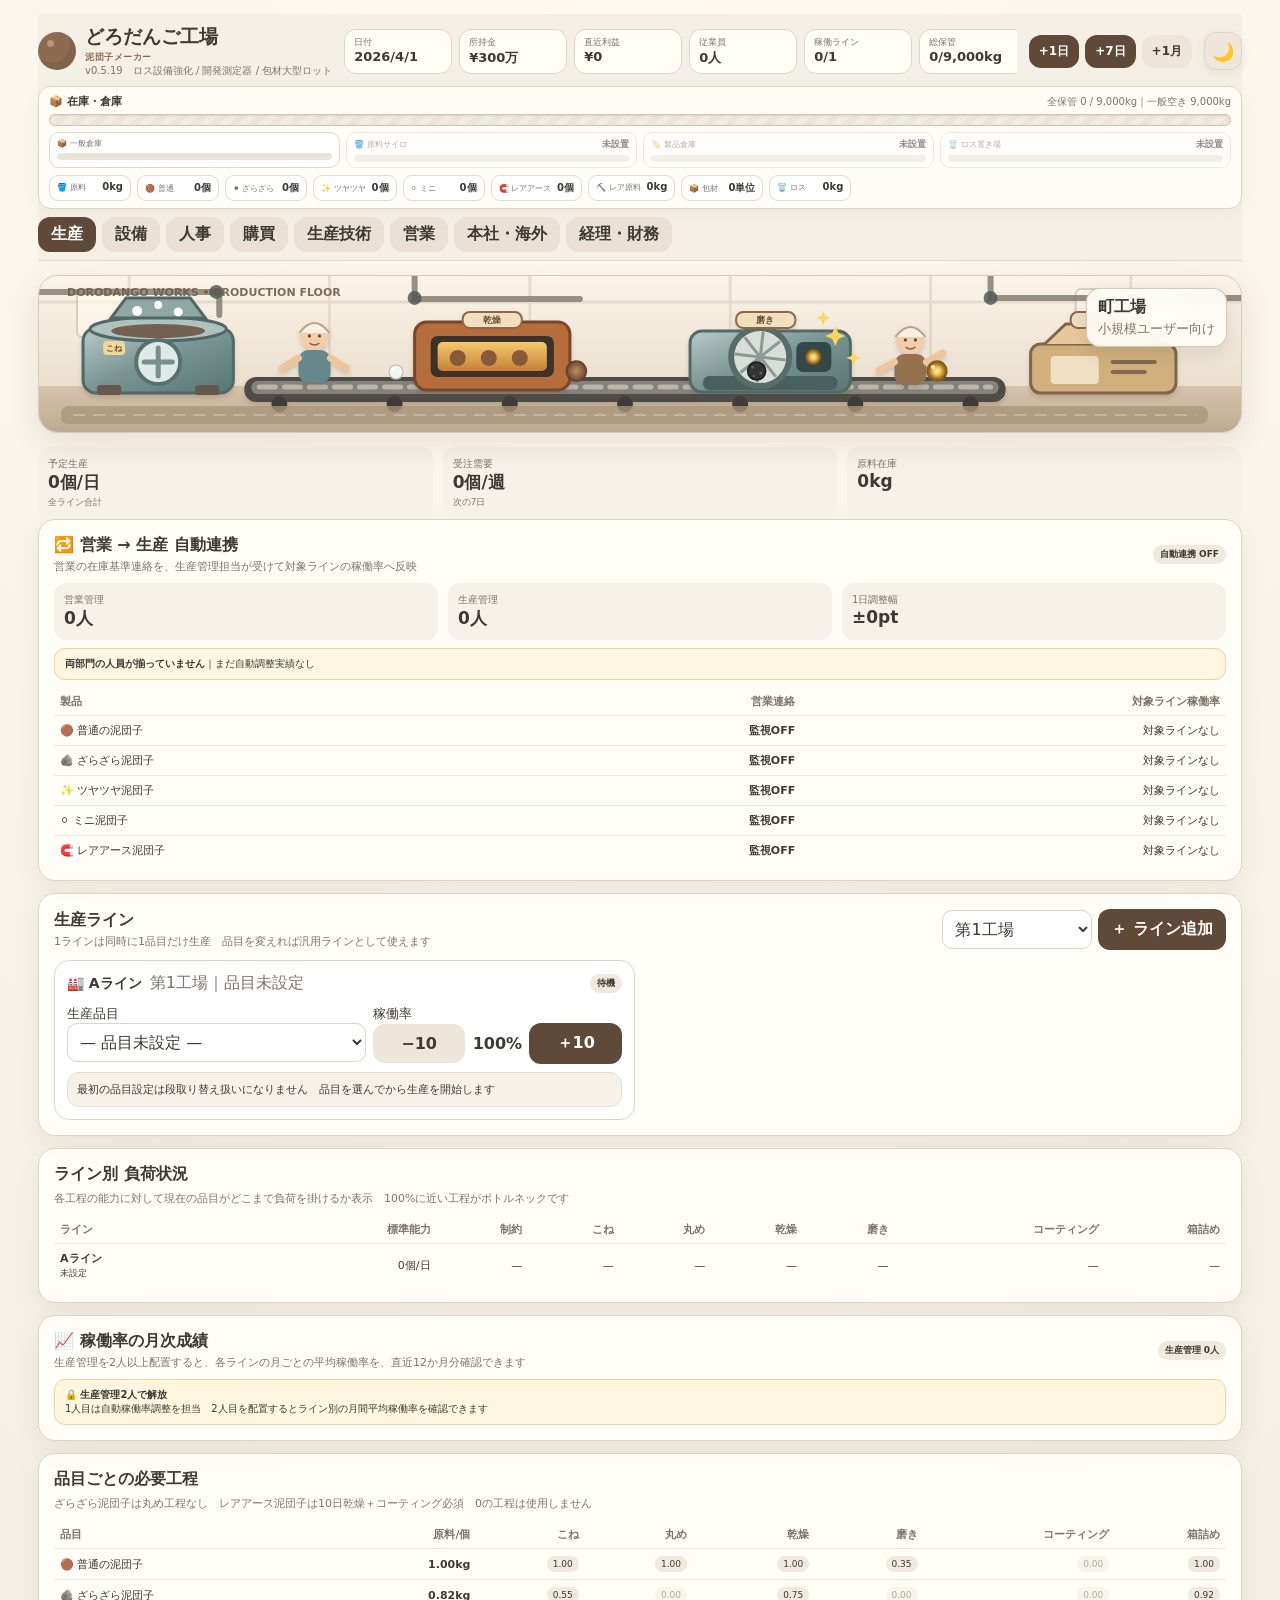
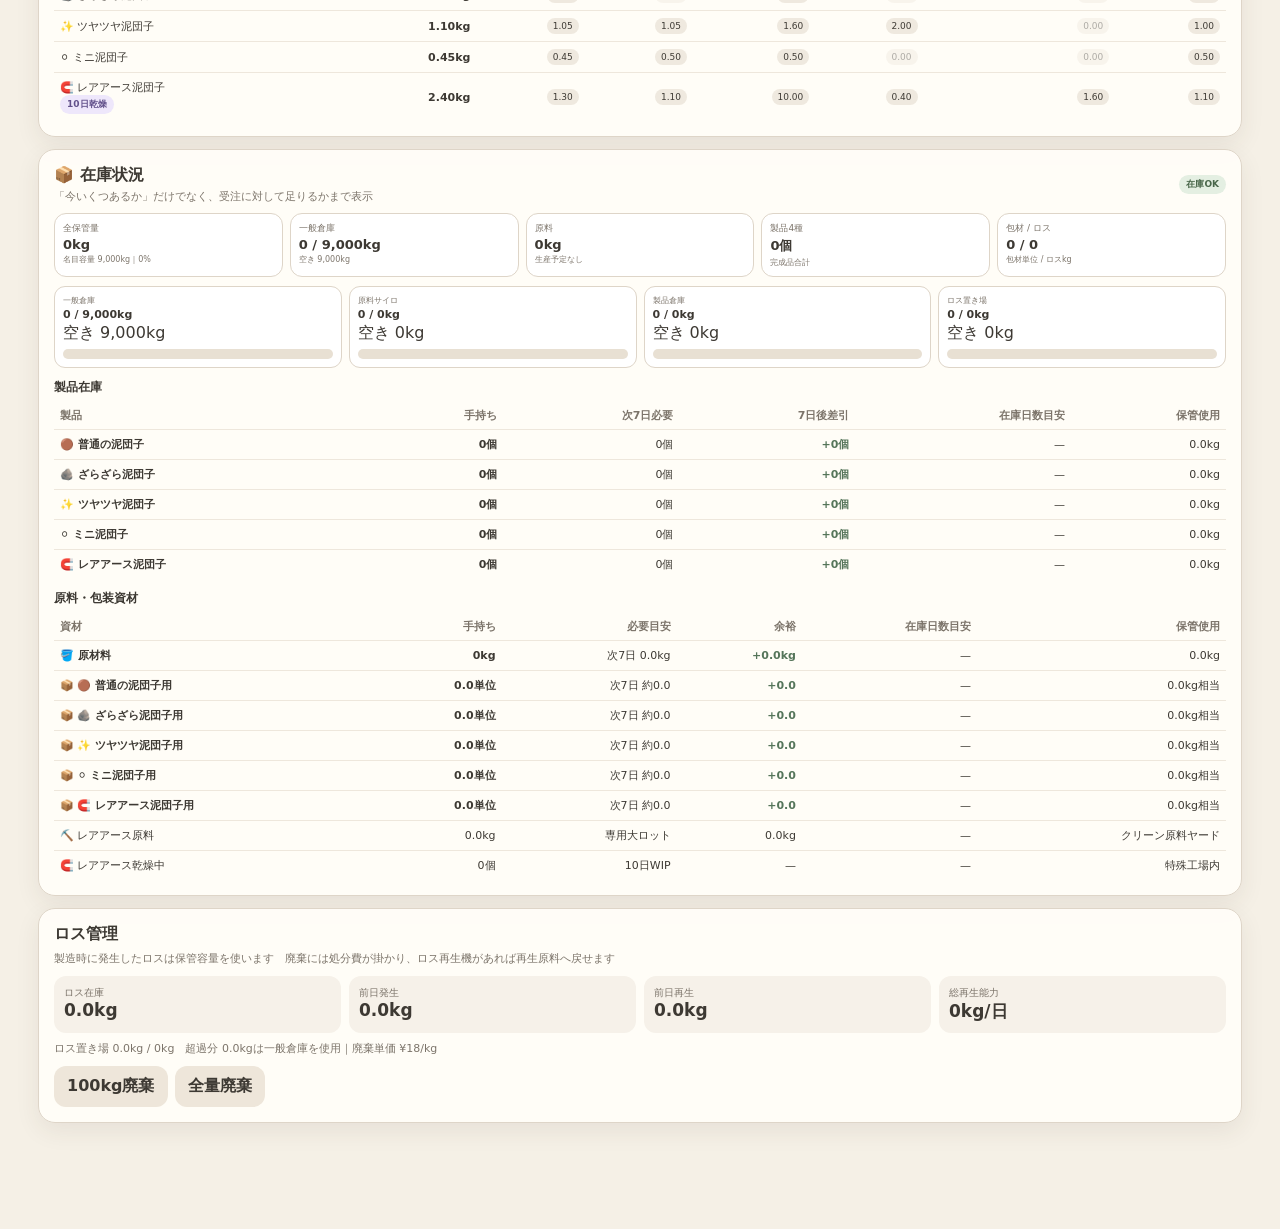
==== commit 50e8c034: "Unify machine capacities by grade Give kneading, rolling, drying, polishing, and coating machines th" ====
--- a/index.html
+++ b/index.html
@@ -312,7 +312,7 @@
  shiny:{name:'ツヤツヤ泥団子',emoji:'✨',basePrice:650,packageCost:7,materialUsage:1.10,storage:1.10,baseDemand:80,loads:{kneader:1.05,roller:1.05,dryer:1.60,polisher:2,packer:1}},
  mini:{name:'ミニ泥団子',emoji:'⚪',basePrice:120,packageCost:2,materialUsage:.45,storage:.45,baseDemand:220,loads:{kneader:.45,roller:.50,dryer:.50,polisher:0,packer:.50}}
 };
-const MachineTypes={kneader:{name:'こね機',emoji:'🌀',baseCapacity:270,baseWorkers:2,basePrice:160000,baseElectricity:900,baseSpace:14},roller:{name:'丸め機',emoji:'⚙️',baseCapacity:243,baseWorkers:2,basePrice:220000,baseElectricity:1100,baseSpace:16},dryer:{name:'乾燥機',emoji:'☀️',baseCapacity:203,baseWorkers:1.5,basePrice:280000,baseElectricity:1500,baseSpace:20},polisher:{name:'磨き機',emoji:'✨',baseCapacity:162,baseWorkers:1.5,basePrice:320000,baseElectricity:1300,baseSpace:18},packer:{name:'箱詰め設備',emoji:'📦',baseCapacity:0,baseWorkers:0,basePrice:0,baseElectricity:0,baseSpace:0}};
+const MachineTypes={kneader:{name:'こね機',emoji:'🌀',baseCapacity:200,baseWorkers:2,basePrice:160000,baseElectricity:900,baseSpace:14},roller:{name:'丸め機',emoji:'⚙️',baseCapacity:200,baseWorkers:2,basePrice:220000,baseElectricity:1100,baseSpace:16},dryer:{name:'乾燥機',emoji:'☀️',baseCapacity:200,baseWorkers:1.5,basePrice:280000,baseElectricity:1500,baseSpace:20},polisher:{name:'磨き機',emoji:'✨',baseCapacity:200,baseWorkers:1.5,basePrice:320000,baseElectricity:1300,baseSpace:18},packer:{name:'箱詰め設備',emoji:'📦',baseCapacity:0,baseWorkers:0,basePrice:0,baseElectricity:0,baseSpace:0}};
 const ManualPacking={id:0,name:'手作業箱詰め',shortName:'手作業',capacity:220,workers:2.2,price:0,electricity:0,space:0,materialMult:1.00};
 const PackingTechDefs=[{id:2,name:'半自動箱詰め',shortName:'半自動',capacity:420,workers:1.25,price:450000,electricity:450,space:10,materialMult:1.00},{id:3,name:'自動箱詰め',shortName:'自動',capacity:850,workers:.65,price:1600000,electricity:950,space:16,materialMult:.92},{id:4,name:'フィルム集積包装',shortName:'集積包装',capacity:1800,workers:.30,price:4800000,electricity:1200,space:20,materialMult:.50},{id:5,name:'高速フィルム集積包装',shortName:'高速集積',capacity:5000,workers:.18,price:15000000,electricity:2800,space:30,materialMult:.46},{id:6,name:'AIフィルム集積包装',shortName:'AI集積',capacity:15000,workers:.10,price:60000000,electricity:6000,space:42,materialMult:.42},{id:7,name:'メガ集積包装ライン',shortName:'メガ集積',capacity:45000,workers:.06,price:240000000,electricity:13000,space:60,materialMult:.38},{id:8,name:'ギガ集積包装ライン',shortName:'ギガ集積',capacity:120000,workers:.04,price:900000000,electricity:30000,space:90,materialMult:.35}];
 const GradeDefs=[{id:1,name:'G1 手動',capacityMult:1,workerMult:1,priceMult:1,electricMult:1,spaceMult:1},{id:2,name:'G2 半自動',capacityMult:2.2,workerMult:.75,priceMult:3.2,electricMult:1.7,spaceMult:1.15},{id:3,name:'G3 自動',capacityMult:5,workerMult:.50,priceMult:9,electricMult:3.3,spaceMult:1.35},{id:4,name:'G4 高速',capacityMult:12,workerMult:.30,priceMult:28,electricMult:7,spaceMult:1.70},{id:5,name:'G5 超高速',capacityMult:30,workerMult:.18,priceMult:110,electricMult:16,spaceMult:2.20}];
@@ -362,7 +362,7 @@
 ProductDefs.rareearth={name:'レアアース泥団子',emoji:'🧲',basePrice:25000,packageCost:120,materialUsage:2.40,storage:2.40,baseDemand:20,requiresClean:true,dryingDays:10,loads:{kneader:1.30,roller:1.10,dryer:10.0,polisher:.40,coater:1.60,packer:1.10}};
 STARTER_CAPACITY.rareearth=20;
 LEGACY_BASE_PRICES.rareearth=25000;
-MachineTypes.coater={name:'コーティング機',emoji:'🧪',baseCapacity:180,baseWorkers:1.8,basePrice:2000000,baseElectricity:2600,baseSpace:22};
+MachineTypes.coater={name:'コーティング機',emoji:'🧪',baseCapacity:200,baseWorkers:1.8,basePrice:2000000,baseElectricity:2600,baseSpace:22};
 GradeDefs.push(
  {id:6,name:'G6 AI高速',capacityMult:70,workerMult:.12,priceMult:300,electricMult:32,spaceMult:3.0},
  {id:7,name:'G7 メガライン',capacityMult:160,workerMult:.08,priceMult:850,electricMult:65,spaceMult:4.0},
@@ -1472,7 +1472,7 @@
 const _renderEquipmentLinesV525=renderEquipmentLines;
 renderEquipmentLines=function(){
   _renderEquipmentLinesV525();
-  const host=document.getElementById('equipmentLines');if(host){const n=state.factory.singleEquipmentMigrationNoticeV525;host.insertAdjacentHTML('afterbegin',`<div class="riskhint"><b>1ライン1式ルール</b>｜各工程の設備は1台まで。グレード変更時は旧設備を自動売却して入替。中央乾燥室は共用設備のため対象外<br><small>機械は8年・残存価額10%の定額法で減価償却し、売却額と帳簿価額の差を固定資産売却損益へ計上${n?`｜移行時に余剰${n.sold}台を売却（${compactYen(n.proceeds)}）`:''}</small></div>`)}
+  const host=document.getElementById('equipmentLines');if(host){const n=state.factory.singleEquipmentMigrationNoticeV525;host.insertAdjacentHTML('afterbegin',`<div class="riskhint"><b>1ライン1式ルール</b>｜各工程の設備は1台まで。同じグレードの工程設備はすべて同じ能力。グレード変更時は旧設備を自動売却して入替。中央乾燥室は共用設備のため対象外<br><small>機械は8年・残存価額10%の定額法で減価償却し、売却額と帳簿価額の差を固定資産売却損益へ計上${n?`｜移行時に余剰${n.sold}台を売却（${compactYen(n.proceeds)}）`:''}</small></div>`)}
   document.querySelectorAll('[data-buy-machine]').forEach(button=>{button.dataset.factoryBlocked=button.disabled?'1':'0';updateMachineReplacementUIV525(button,true)});
   document.querySelectorAll('[data-bulk-grade]').forEach(select=>{const lineId=select.dataset.bulkGrade,line=lineById(lineId),current=bulkMachineTypesV523(line).map(t=>FactoryModule.assets(lineId,t)[0]?.gradeId).filter(Boolean);if(current.length&&current.every(g=>Number(g)===Number(current[0]))&&[...select.options].some(o=>Number(o.value)===Number(current[0])))select.value=String(current[0]);const button=document.querySelector(`[data-bulk-buy="${lineId}"]`),q=bulkMachineQuoteV523(lineId,Number(select.value));if(button){button.textContent=q.changedTypes.length?'一括導入・入替':'現在の構成';button.disabled=button.disabled||!q.changedTypes.length}});
 };
@@ -1489,7 +1489,7 @@
   document.getElementById('quarterModal').classList.add('show');
 };
 
-const _renderV518=render;render=function(){ensureV518State();ensureSingleEquipmentMigrationV525();_renderV518();const dataNote=document.querySelector('#panel-company .card:last-child .note');if(dataNote&&dataNote.textContent.includes('v0.5.'))dataNote.textContent='v0.5.25：1ライン1式・設備自動入替・減価償却と売却損益';document.title=`${state.companyName||'どろだんご工場'}｜泥団子メーカー v0.5.25`};
+const _renderV518=render;render=function(){ensureV518State();ensureSingleEquipmentMigrationV525();_renderV518();const dataNote=document.querySelector('#panel-company .card:last-child .note');if(dataNote&&dataNote.textContent.includes('v0.5.'))dataNote.textContent='v0.5.26：同一グレード能力統一・1ライン1式・設備自動入替';document.title=`${state.companyName||'どろだんご工場'}｜泥団子メーカー v0.5.26`};
 render();
 
 const themeToggle=document.getElementById('themeToggle');
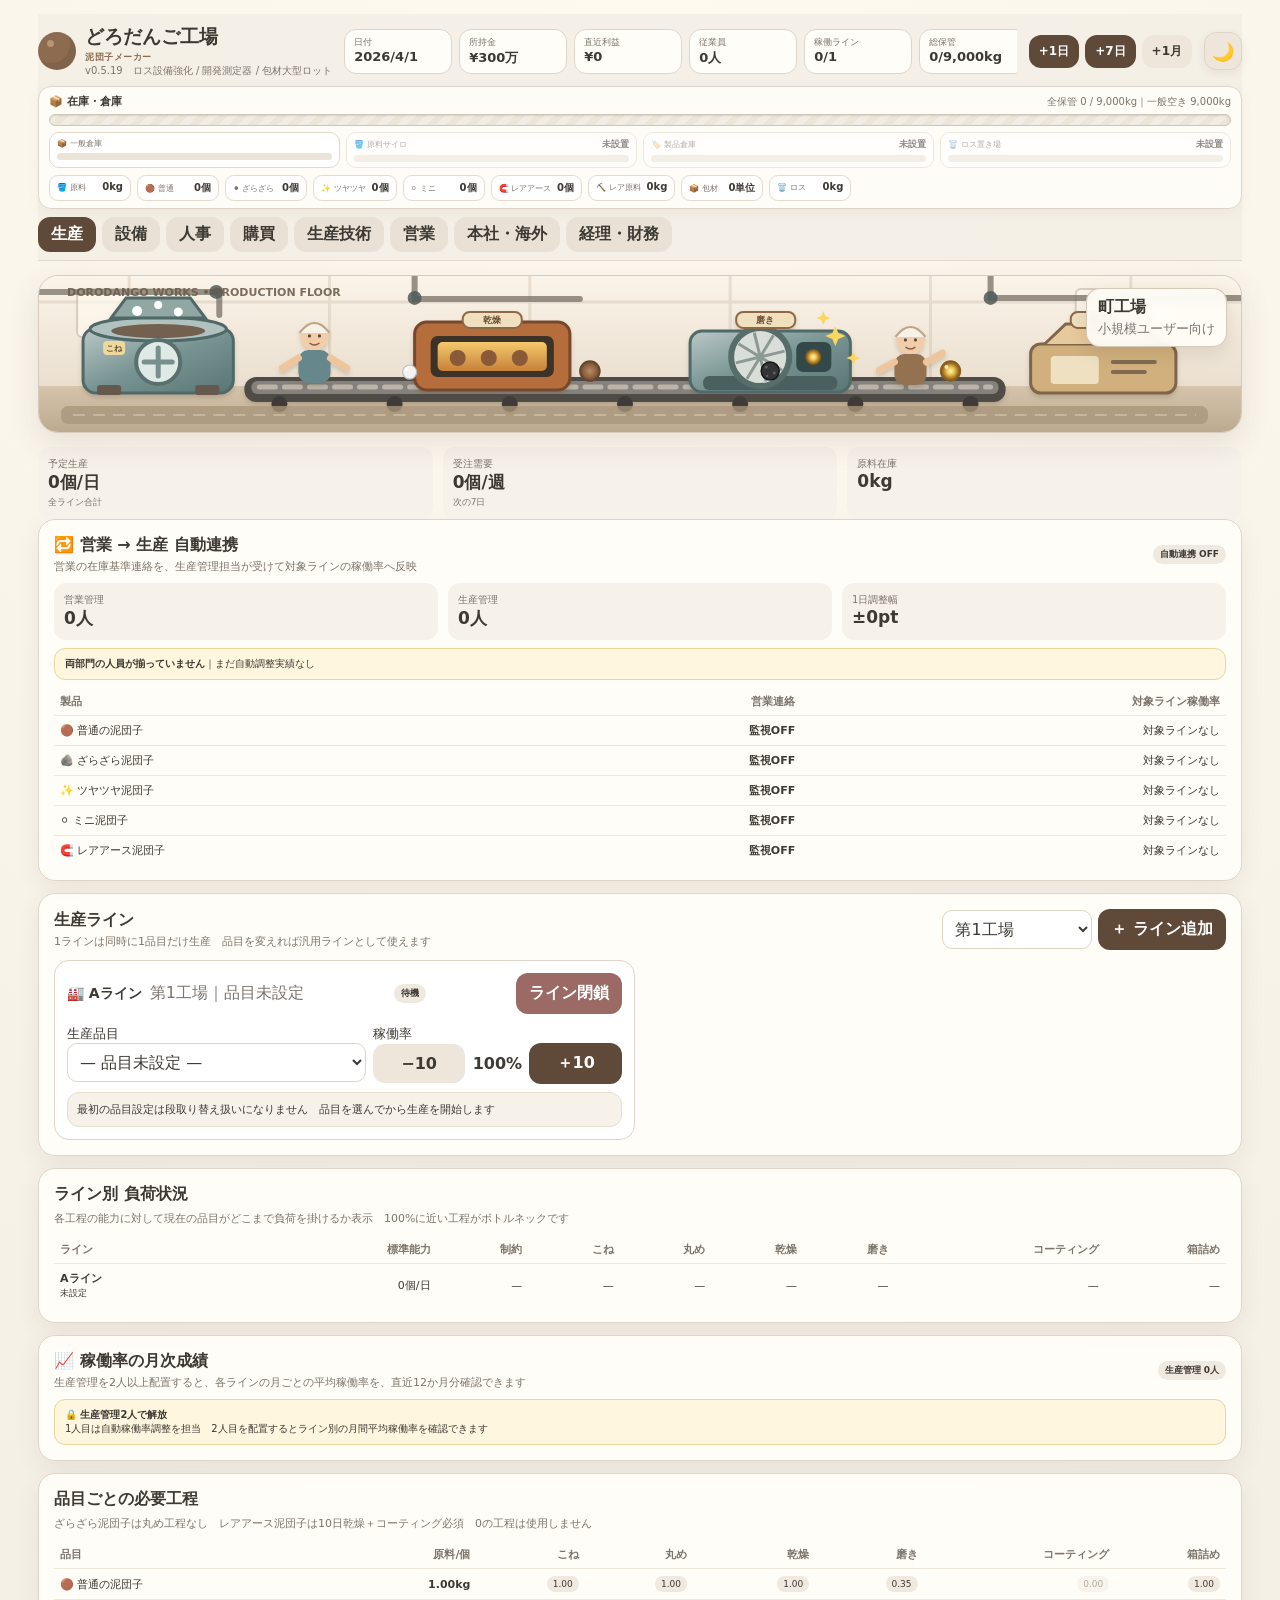
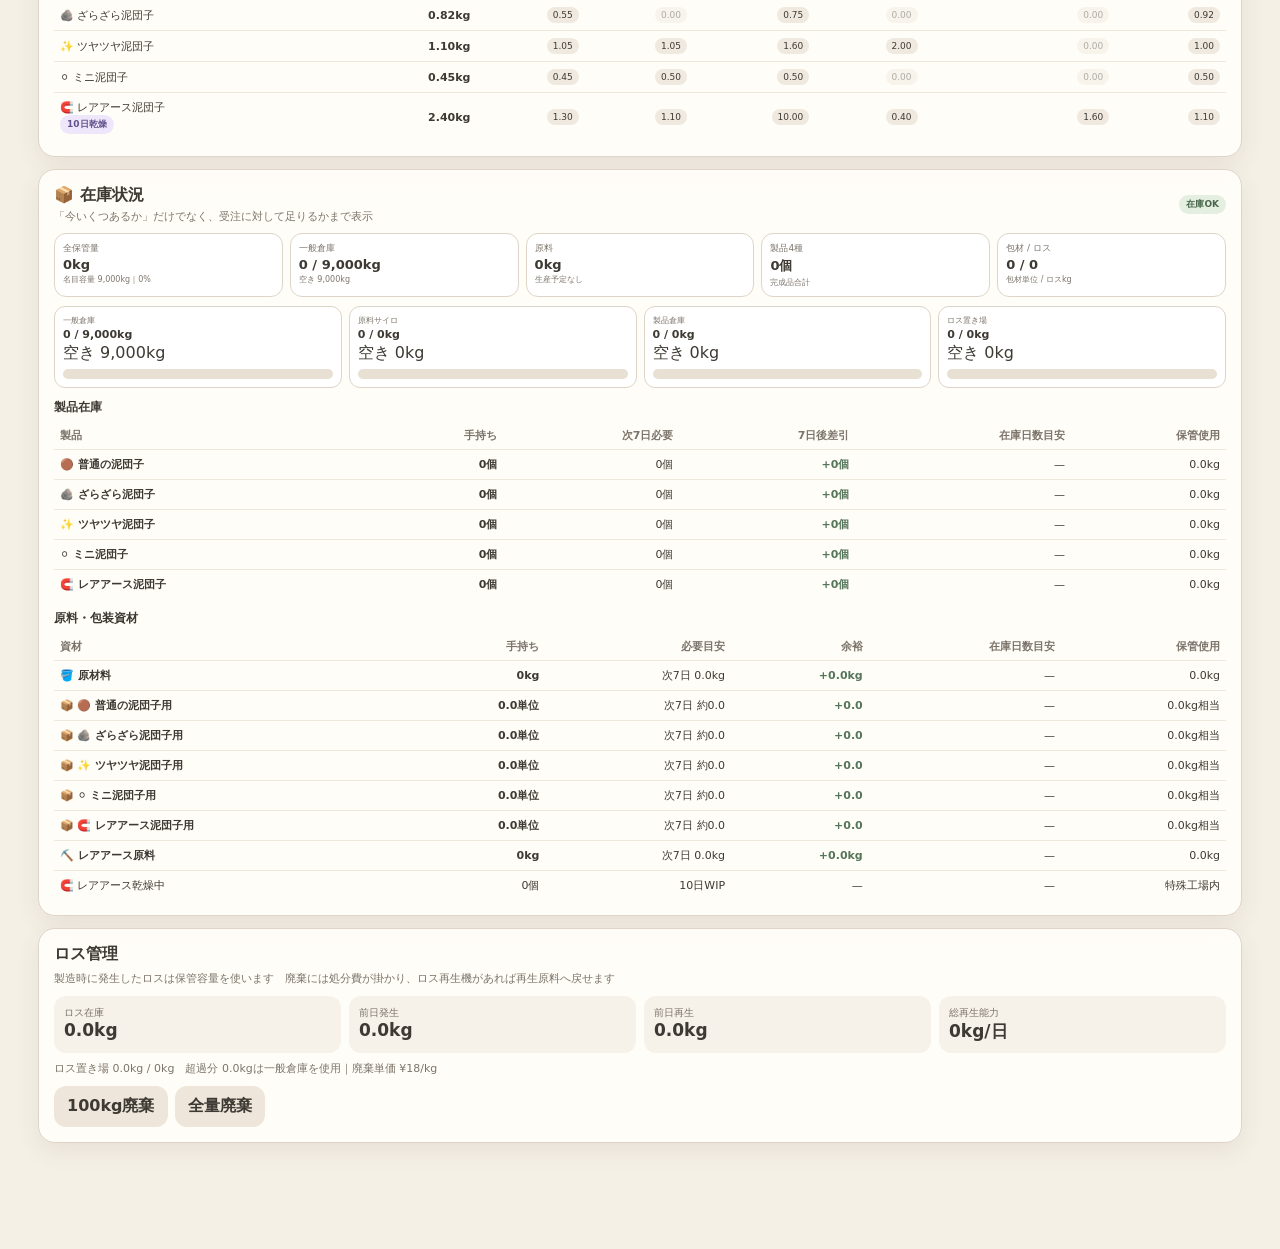
==== commit b8b485dc: "Add rare-earth BCP and closure controls" ====
--- a/index.html
+++ b/index.html
@@ -74,7 +74,7 @@
 @media(max-width:760px){.corpgrid,.managergrid,.regiongrid,.intlgrid{grid-template-columns:1fr}.corpstat{grid-template-columns:repeat(2,minmax(0,1fr))}.officeform{grid-template-columns:1fr 1fr}.officeform button{grid-column:1/-1}.overseasstaff{grid-template-columns:1fr}}
 
 /* v0.5.24 graded drying-room restoration + v0.5.23 bulk machine purchase */
-.bulkbuybox{margin:10px 0;padding:10px;border:1px solid var(--line);border-radius:13px;background:#f7f1e8}.bulkbuyrow{display:grid;grid-template-columns:minmax(0,1fr) auto;gap:8px;align-items:center}.bulkbuyrow select{min-width:0}.recoverybox{margin:10px 0;padding:10px;border:1px solid #e6b8b1;border-radius:13px;background:#fff2ef}.recoverybox .bulkbuyrow{margin-top:8px}@media(max-width:600px){.bulkbuyrow{grid-template-columns:1fr}.bulkbuyrow button{width:100%}}
+.bulkbuybox{margin:10px 0;padding:10px;border:1px solid var(--line);border-radius:13px;background:#f7f1e8}.bulkbuyrow{display:grid;grid-template-columns:minmax(0,1fr) auto;gap:8px;align-items:center}.bulkbuyrow select{min-width:0}@media(max-width:600px){.bulkbuyrow{grid-template-columns:1fr}.bulkbuyrow button{width:100%}}
 
 /* Night-friendly dark theme */
 .theme-toggle{flex:0 0 auto;width:38px;height:38px;padding:0;display:grid;place-items:center;font-size:18px;border:1px solid var(--line);box-shadow:0 3px 10px rgba(45,35,26,.08)}
@@ -90,7 +90,7 @@
 html[data-theme="dark"] :is(td,.staffrow,.debtrow,.contractfoldbody,.stmtrow){border-color:#37332e}
 html[data-theme="dark"] :is(.loadpill,.deliverybadge,.pill){background:#34302a;color:#ddd7ce}
 html[data-theme="dark"] :is(.riskhint,.forecast,.quotehint,.shipmentnext){background:#262b22;border-color:#46513f;color:#dfe8d9}
-html[data-theme="dark"] :is(.warning,.accountwarn,.recoverybox){background:#352321;border-color:#68433e;color:#f0d7d2}
+html[data-theme="dark"] :is(.warning,.accountwarn){background:#352321;border-color:#68433e;color:#f0d7d2}
 html[data-theme="dark"] :is(.marketmsg,.lot.selected,.contract.warn){background:#332e1d;color:#f0e4b8}
 html[data-theme="dark"] :is(.contract.done,.supplier.selected){background:#202a20}
 html[data-theme="dark"] :is(.contract.failed,.supplier.disrupted){background:#322120}
@@ -296,6 +296,7 @@
 <div class="modalback" id="pastContractsModal"><div class="modal" style="max-width:820px"><h2>🗂️ 過去案件</h2><div class="shipmentcustomer" id="pastContractsModalSub"></div><div id="pastContractsModalBody"></div><div class="modalactions"><button id="closePastContractsModal">閉じる</button></div></div></div>
 <div class="modalback" id="setupConfirmModal"><div class="modal" style="max-width:500px"><h2>🔧 ライン切替の確認</h2><div class="sadtext" id="setupConfirmBody"></div><div class="modalactions"><button id="cancelSetup" class="secondary">やめる</button><button id="confirmSetup">切り替える</button></div></div></div>
 <div class="modalback" id="purchaseConfirmModal"><div class="modal" style="max-width:520px"><h2>💰 購入・投資の確認</h2><div class="sadtext" id="purchaseConfirmBody"></div><div class="modalactions"><button id="cancelPurchase" class="secondary">やめる</button><button id="confirmPurchase">購入する</button></div></div></div>
+<div class="modalback" id="closureConfirmModalV528"><div class="modal" style="max-width:520px"><h2 id="closureConfirmTitleV528">⚠️ 閉鎖の確認</h2><div class="sadtext" id="closureConfirmBodyV528"></div><div class="modalactions"><button id="cancelClosureV528" class="secondary">やめる</button><button id="confirmClosureV528" class="danger">閉鎖する</button></div></div></div>
 
 <div class="modalback approvalback" id="approvalModal"><div class="modal approvalmodal"><div class="sadface" style="font-size:38px">📑</div><h2 style="text-align:center">社長承認が必要です</h2><div class="approvaldept" id="approvalDept"></div><div class="approvaltext" id="approvalText"></div><div class="note" style="margin-top:8px;text-align:center">この承認・却下自体は経営数値に影響しません</div><div class="modalactions"><button id="rejectApproval" class="secondary">却下</button><button id="approveApproval">承認</button></div></div></div>
 <div class="modalback gameoverback" id="gameOverModal"><div class="modal gameovermodal"><div class="sadface">🏭💸</div><h2>GAME OVER</h2><div>運転資金が尽き、工場の経営を続けられなくなりました</div><div class="gameovercash" id="gameOverCash">¥0</div><button id="gameOverReset" class="danger">最初からやり直す</button></div></div>
@@ -670,7 +671,7 @@
 function supplierCard(kind,d){const selected=ProcurementModule.selectedIds(kind).includes(d.id),pending=ProcurementModule.pending(kind,d.id),stop=ProcurementModule.disruption(d.id),remain=stop?Math.max(0,daysBetween(state.date,stop.until)):0,pendingRemain=pending?Math.max(0,daysBetween(state.date,pending.effectiveDate)):0,idx=ProcurementModule.supplierLotIndex(kind,d.id),lots=kind==='raw'?PurchaseLots:PackageLots,selectedLot=lots[idx],lotOptions=lots.map((x,i)=>{if(kind==='raw'){const unit=x.unitPrice*d.priceMult;return`<option value="${i}" ${i===idx?'selected':''}>${num(x.qty)}kg｜¥${num(unit,2)}/kg</option>`}const normalUnit=ProductDefs.normal.packageCost*x.priceMult*d.priceMult;return`<option value="${i}" ${i===idx?'selected':''}>${num(x.qty)}個｜普通用 ¥${num(normalUnit,2)}/個</option>`}).join(''),priceInfo=kind==='raw'?`選択ロット単価 <b>¥${num(selectedLot.unitPrice*d.priceMult,2)}/kg</b>`:`${Object.entries(ProductDefs).map(([k,p])=>`${p.emoji}${p.name.replace('泥団子','')} <b>¥${num(p.packageCost*selectedLot.priceMult*d.priceMult,2)}/個</b>`).join('｜')}`,status=stop?'供給停止':pending?(pending.action==='add'?'立上げ中':'解約予定'):(selected?'取引中':'未契約'),note=stop?`${stop.reason}<br>残り約${remain}日（${(remain/30).toFixed(1)}か月）`:pending?`${pending.action==='add'?'品質確認・取引審査中':'解約予告期間中'}<br>${dateLabel(pending.effectiveDate)}まであと${pendingRemain}日`:selected?'通常供給中':'取引開始には60日必要',button=pending?`申請を取り消す`:selected?`解約申請（${SUPPLIER_EXIT_DAYS}日）`:`取引開始申請（${SUPPLIER_ONBOARD_DAYS}日）`;return`<div class="supplier ${selected?'selected':''} ${pending?'pending':''} ${stop?'disrupted':''}"><div class="supplierhead"><div><b>${d.name}</b><small style="display:block;color:var(--muted);line-height:1.55">${priceInfo}</small></div><span class="supplierstatus ${stop?'stop':pending?'pending':''}">${status}</span></div><div class="note" style="margin:6px 0">${note}</div><label style="display:block;margin:7px 0"><small>このメーカーの発注ロット</small><select style="width:100%;margin-top:3px" data-supplier-lot-kind="${kind}" data-supplier-lot-id="${d.id}">${lotOptions}</select></label><button class="${selected&&!pending?'':'secondary'}" data-supplier-kind="${kind}" data-supplier-id="${d.id}">${button}</button></div>`}
 
 const _oldRenderInventory=renderInventory;
-renderInventory=function(){_oldRenderInventory();const body=document.getElementById('inventoryMaterialRows');if(body){const r=state.procurement.rareRaw,wip=(state.production.dryingWip||[]).reduce((s,x)=>s+x.qty,0);body.insertAdjacentHTML('beforeend',`<tr><td>⛏️ レアアース原料</td><td>${num(r.qty,1)}kg</td><td>専用大ロット</td><td>${num(Math.max(0,cleanRawCapacity()-r.qty),1)}kg</td><td>—</td><td>クリーン原料ヤード</td></tr><tr><td>🧲 レアアース乾燥中</td><td>${num(wip)}個</td><td>10日WIP</td><td>—</td><td>—</td><td>特殊工場内</td></tr>`)}}
+renderInventory=function(){_oldRenderInventory();const body=document.getElementById('inventoryMaterialRows');if(body){const r=state.procurement.rareRaw,wip=(state.production.dryingWip||[]).reduce((s,x)=>s+x.qty,0),plan=ProductionModule.plan(true),daily=Number(plan.rareUsage)||0,need7=daily*7,diff=(Number(r.qty)||0)-need7,days=daily>0?(Number(r.qty)||0)/daily:null;body.insertAdjacentHTML('beforeend',`<tr><td>⛏️ <b>レアアース原料</b></td><td><b>${num(r.qty,1)}kg</b></td><td>次7日 ${num(need7,1)}kg</td><td class="${diff<0?'negative':'positive'}"><b>${diff>=0?'+':''}${num(diff,1)}kg</b></td><td>${days===null?'—':days>=99?'99日以上':days.toFixed(1)+'日'}</td><td>${num(r.qty,1)}kg</td></tr><tr><td>🧲 レアアース乾燥中</td><td>${num(wip)}個</td><td>10日WIP</td><td>—</td><td>—</td><td>特殊工場内</td></tr>`)}}
 const _oldRenderStorageFacilities=renderStorageFacilities;
 renderStorageFacilities=function(){_oldRenderStorageFacilities();renderDryingRooms()};
 const _oldRenderLots=renderLots;
@@ -1342,7 +1343,12 @@
 // ===== v0.5.23 clean-factory/R-equipment recovery + bulk line purchase =====
 function bulkMachineTypesV523(line){
   const p=ProductDefs[line?.product];if(!p)return[];
-  return ProcessOrder.filter(type=>type!=='packer'&&p.loads[type]>0&&!(type==='dryer'&&DryingRoomModule.managed(line.factoryId)));
+  return ProcessOrder.filter(type=>p.loads[type]>0&&!(type==='dryer'&&DryingRoomModule.managed(line.factoryId)));
+}
+function bulkTargetGradeV527(type,machineGradeId){
+  if(type!=='packer')return Number(machineGradeId);
+  const map={1:2,2:2,3:3,4:4,5:5,6:6,7:7,8:8,101:2,102:3,103:4,104:5};
+  return map[Number(machineGradeId)]||2;
 }
 function bulkMachineQuoteV523(lineId,gradeId){
   const line=lineById(lineId),p=ProductDefs[line?.product],grade=FactoryModule.grade(gradeId);
@@ -1354,9 +1360,9 @@
   gradeId=Number(gradeId);
   const types=bulkMachineTypesV523(line),rows=[];
   for(const type of types){
-    const attr=FactoryModule.machineAttr(type,gradeId),old=FactoryModule.assets(lineId,type),same=old.length===1&&Number(old[0].gradeId)===gradeId;
+    const targetGradeId=bulkTargetGradeV527(type,gradeId),attr=FactoryModule.machineAttr(type,targetGradeId),old=FactoryModule.assets(lineId,type),same=old.length===1&&Number(old[0].gradeId)===targetGradeId;
     if(!attr)return{...empty,message:'設備情報を取得できません'};
-    rows.push({type,attr,old,same,sale:old.reduce((n,a)=>n+FactoryModule.resaleValue(a),0),book:old.reduce((n,a)=>n+machineBookValue(a),0),oldSpace:old.reduce((n,a)=>n+(FactoryModule.machineAttr(a.type,a.gradeId)?.space||0),0)});
+    rows.push({type,targetGradeId,attr,old,same,sale:old.reduce((n,a)=>n+FactoryModule.resaleValue(a),0),book:old.reduce((n,a)=>n+machineBookValue(a),0),oldSpace:old.reduce((n,a)=>n+(FactoryModule.machineAttr(a.type,a.gradeId)?.space||0),0)});
   }
   const changed=rows.filter(x=>!x.same),grossCost=changed.reduce((n,x)=>n+x.attr.price,0),saleProceeds=changed.reduce((n,x)=>n+x.sale,0),bookValue=changed.reduce((n,x)=>n+x.book,0),space=changed.reduce((n,x)=>n+x.attr.space,0),oldSpace=changed.reduce((n,x)=>n+x.oldSpace,0);
   return{ok:types.length>0,message:'',types,changedTypes:changed.map(x=>x.type),unchangedTypes:rows.filter(x=>x.same).map(x=>x.type),rows,cost:grossCost-saleProceeds,grossCost,saleProceeds,bookValue,gainLoss:saleProceeds-bookValue,space,oldSpace,spaceDelta:space-oldSpace};
@@ -1368,19 +1374,8 @@
   if(state.finance.cash+q.saleProceeds<q.grossCost)return{ok:false,message:`購入資金が足りません（売却後の不足 ${yen(q.grossCost-state.finance.cash-q.saleProceeds)}）`};
   for(const row of q.rows.filter(x=>!x.same))for(const old of row.old)sellMachineAssetV525(old);
   FinanceModule.cashOut(q.grossCost,'capex');
-  for(const type of q.changedTypes){const a=this.machineAttr(type,Number(gradeId));state.factory.machineAssets.push({id:`m-${Date.now()}-${Math.random()}`,lineId,type,gradeId:Number(gradeId),purchasedPrice:a.price,purchasedDate:state.date,runDays:0,running:true})}
-  return{ok:true,message:`${line.name}の必要工程 ${q.changedTypes.length}台を${FactoryModule.gradeName('kneader',gradeId)}へ入替`};
-};
-function rareRecoveryNeededV523(line){return line?.product==='rareearth'&&factorySite(line.factoryId)?.type==='clean'&&bulkMachineTypesV523(line).some(t=>FactoryModule.assets(line.id,t).filter(a=>Number(a.gradeId)>=100).length===0)}
-FactoryModule.restoreRareSetV523=function(lineId,gradeId){
-  const line=lineById(lineId);if(!line||line.product!=='rareearth'||factorySite(line.factoryId)?.type!=='clean')return{ok:false,message:'復旧対象のレアアースラインではありません'};
-  gradeId=Number(gradeId);if(!RareGradeDefs.some(g=>g.id===gradeId))return{ok:false,message:'Rグレードを選択してください'};
-  const missing=bulkMachineTypesV523(line).filter(type=>!FactoryModule.assets(line.id,type).some(a=>Number(a.gradeId)>=100));
-  if(!missing.length)return{ok:false,message:'不足しているR設備はありません'};
-  const neededSpace=missing.reduce((n,type)=>n+(FactoryModule.machineAttr(type,gradeId)?.space||0),0);
-  if(this.freeEquipmentSpace()<neededSpace)return{ok:false,message:`復旧設備を置く面積が足りません（必要 ${num(neededSpace)}㎡）`};
-  for(const type of missing){const a=this.machineAttr(type,gradeId);state.factory.machineAssets.push({id:`restore-${Date.now()}-${Math.random()}`,lineId,type,gradeId,purchasedPrice:a.price,purchasedDate:state.date,runDays:0,running:true,recoveredFromV522:true})}
-  return{ok:true,message:`旧バグで失われた可能性のあるR設備 ${missing.length}台を${FactoryModule.gradeName('kneader',gradeId)}で無償復旧しました`};
+  for(const row of q.rows.filter(x=>!x.same)){state.factory.machineAssets.push({id:`m-${Date.now()}-${Math.random()}`,lineId,type:row.type,gradeId:row.targetGradeId,purchasedPrice:row.attr.price,purchasedDate:state.date,runDays:0,running:true})}
+  return{ok:true,message:`${line.name}の必要工程 ${q.changedTypes.length}台を一括導入・入替（箱詰め設備を含む）`};
 };
 const _renderEquipmentLinesV523=renderEquipmentLines;
 renderEquipmentLines=function(){
@@ -1389,19 +1384,14 @@
     const lineId=fold.dataset.equipmentFold,line=lineById(lineId),p=ProductDefs[line?.product];if(!line||!p)return;
     const body=fold.querySelector('.equipmentfoldbody');if(!body)return;
     const grades=gradesForProduct(line.product),wrong=p.requiresClean&&factorySite(line.factoryId)?.type!=='clean';
-    const bulk=`<div class="bulkbuybox"><div class="linehead"><div><b>⚙️ 必要工程を一括導入・入替</b><div class="note">各工程は1ライン1台まで｜既存設備は自動売却して入替${DryingRoomModule.managed(line.factoryId)?'｜中央乾燥室使用中は乾燥機を除外':''}｜箱詰め設備は別</div></div></div><div class="bulkbuyrow"><select data-bulk-grade="${line.id}">${grades.map(g=>{const q=bulkMachineQuoteV523(line.id,g.id),label=q.changedTypes.length?`変更${q.changedTypes.length}工程｜差引 ${compactYen(q.cost)}`:'現在の構成';return`<option value="${g.id}">${g.name}｜${label}</option>`}).join('')}</select><button data-bulk-buy="${line.id}" ${wrong?'disabled':''}>一括導入・入替</button></div></div>`;
+    const bulk=`<div class="bulkbuybox"><div class="linehead"><div><b>⚙️ 必要工程を一括導入・入替</b><div class="note">各工程は1ライン1台まで｜既存設備は自動売却して入替${DryingRoomModule.managed(line.factoryId)?'｜中央乾燥室使用中は乾燥機を除外':''}｜対応する箱詰め設備も含む</div></div></div><div class="bulkbuyrow"><select data-bulk-grade="${line.id}">${grades.map(g=>{const q=bulkMachineQuoteV523(line.id,g.id),label=q.changedTypes.length?`変更${q.changedTypes.length}工程｜差引 ${compactYen(q.cost)}`:'現在の構成';return`<option value="${g.id}">${g.name}｜${label}</option>`}).join('')}</select><button data-bulk-buy="${line.id}" ${wrong?'disabled':''}>一括導入・入替</button></div></div>`;
     body.insertAdjacentHTML('afterbegin',bulk);
-    if(rareRecoveryNeededV523(line)){
-      const recovery=`<div class="recoverybox"><b>⚠ 旧バージョンのR設備消失バグを検出</b><div class="note">v0.5.22以前でR1〜R4設備が読み込み時に除外される不具合がありました。購入済みグレードを選んで不足工程を無償復旧できます。</div><div class="bulkbuyrow"><select data-rare-restore-grade="${line.id}">${RareGradeDefs.map(g=>`<option value="${g.id}">${g.name}</option>`).join('')}</select><button class="danger" data-rare-restore="${line.id}">R設備を無償復旧</button></div></div>`;
-      body.insertAdjacentHTML('afterbegin',recovery);
-    }
   });
 };
 const _bindDynamicV523=bindDynamic;
 bindDynamic=function(){
   _bindDynamicV523();
-  document.querySelectorAll('[data-bulk-buy]').forEach(b=>b.onclick=()=>{const lineId=b.dataset.bulkBuy,sel=document.querySelector(`[data-bulk-grade="${lineId}"]`),gid=Number(sel?.value),q=bulkMachineQuoteV523(lineId,gid),line=lineById(lineId);if(!q.ok)return toast(q.message||'一括購入できません');if(!q.changedTypes.length)return toast('必要工程はすべて選択中のグレードです');openEquipmentPurchaseConfirmV525(`${line?.name||lineId+'ライン'}｜${FactoryModule.gradeName('kneader',gid)} 一括導入・入替`,q,()=>FactoryModule.buyLineSetV523(lineId,gid),`${q.changedTypes.map(t=>MachineTypes[t]?.name||t).join('・')}｜変更 ${q.changedTypes.length}工程｜箱詰め設備は含みません`) });
-  document.querySelectorAll('[data-rare-restore]').forEach(b=>b.onclick=()=>{const lineId=b.dataset.rareRestore,sel=document.querySelector(`[data-rare-restore-grade="${lineId}"]`),gid=Number(sel?.value);const r=FactoryModule.restoreRareSetV523(lineId,gid);toast(r.message);if(r.ok){save();render()}});
+  document.querySelectorAll('[data-bulk-buy]').forEach(b=>b.onclick=()=>{const lineId=b.dataset.bulkBuy,sel=document.querySelector(`[data-bulk-grade="${lineId}"]`),gid=Number(sel?.value),q=bulkMachineQuoteV523(lineId,gid),line=lineById(lineId);if(!q.ok)return toast(q.message||'一括購入できません');if(!q.changedTypes.length)return toast('必要工程はすべて選択中のグレードです');openEquipmentPurchaseConfirmV525(`${line?.name||lineId+'ライン'}｜${FactoryModule.gradeName('kneader',gid)} 一括導入・入替`,q,()=>FactoryModule.buyLineSetV523(lineId,gid),`${q.changedTypes.map(t=>MachineTypes[t]?.name||t).join('・')}｜変更 ${q.changedTypes.length}工程｜箱詰め設備を含む`) });
 };
 
 // ===== v0.5.25 one set per line + replacement accounting =====
@@ -1474,7 +1464,7 @@
   _renderEquipmentLinesV525();
   const host=document.getElementById('equipmentLines');if(host){const n=state.factory.singleEquipmentMigrationNoticeV525;host.insertAdjacentHTML('afterbegin',`<div class="riskhint"><b>1ライン1式ルール</b>｜各工程の設備は1台まで。同じグレードの工程設備はすべて同じ能力。グレード変更時は旧設備を自動売却して入替。中央乾燥室は共用設備のため対象外<br><small>機械は8年・残存価額10%の定額法で減価償却し、売却額と帳簿価額の差を固定資産売却損益へ計上${n?`｜移行時に余剰${n.sold}台を売却（${compactYen(n.proceeds)}）`:''}</small></div>`)}
   document.querySelectorAll('[data-buy-machine]').forEach(button=>{button.dataset.factoryBlocked=button.disabled?'1':'0';updateMachineReplacementUIV525(button,true)});
-  document.querySelectorAll('[data-bulk-grade]').forEach(select=>{const lineId=select.dataset.bulkGrade,line=lineById(lineId),current=bulkMachineTypesV523(line).map(t=>FactoryModule.assets(lineId,t)[0]?.gradeId).filter(Boolean);if(current.length&&current.every(g=>Number(g)===Number(current[0]))&&[...select.options].some(o=>Number(o.value)===Number(current[0])))select.value=String(current[0]);const button=document.querySelector(`[data-bulk-buy="${lineId}"]`),q=bulkMachineQuoteV523(lineId,Number(select.value));if(button){button.textContent=q.changedTypes.length?'一括導入・入替':'現在の構成';button.disabled=button.disabled||!q.changedTypes.length}});
+  document.querySelectorAll('[data-bulk-grade]').forEach(select=>{const lineId=select.dataset.bulkGrade,line=lineById(lineId),current=bulkMachineTypesV523(line).filter(t=>t!=='packer').map(t=>FactoryModule.assets(lineId,t)[0]?.gradeId).filter(Boolean);if(current.length&&current.every(g=>Number(g)===Number(current[0]))&&[...select.options].some(o=>Number(o.value)===Number(current[0])))select.value=String(current[0]);const button=document.querySelector(`[data-bulk-buy="${lineId}"]`),q=bulkMachineQuoteV523(lineId,Number(select.value));if(button){button.textContent=q.changedTypes.length?'一括導入・入替':'現在の構成';button.disabled=button.disabled||!q.changedTypes.length}});
 };
 const _bindDynamicV525=bindDynamic;
 bindDynamic=function(){
@@ -1482,6 +1472,14 @@
   document.querySelectorAll('[data-buy-machine]').forEach(button=>{const [lineId,type]=button.dataset.buyMachine.split('|'),select=document.querySelector(`[data-buy-grade="${lineId}|${type}"]`);if(select)select.onchange=()=>updateMachineReplacementUIV525(button,false);button.onclick=()=>{const gradeId=Number(select?.value),q=machineReplacementQuoteV525(lineId,type,gradeId);if(!q.ok)return toast(q.message);if(q.same)return toast('すでに同じグレードの設備です');const label=type==='packer'?FactoryModule.gradeName(type,gradeId):`${FactoryModule.gradeName(type,gradeId)} ${MachineTypes[type]?.name||''}`;openEquipmentPurchaseConfirmV525(`${q.line.name}｜${label}`,q,()=>FactoryModule.buyMachine(lineId,type,gradeId),`能力 ${num(q.attr.capacity)}/日｜面積 ${num(q.attr.space)}㎡｜電気 ${yen(q.attr.electricity)}/日`)}});
   document.querySelectorAll('[data-bulk-grade]').forEach(select=>select.onchange=()=>{const lineId=select.dataset.bulkGrade,q=bulkMachineQuoteV523(lineId,Number(select.value)),button=document.querySelector(`[data-bulk-buy="${lineId}"]`);if(button){button.textContent=q.changedTypes.length?'一括導入・入替':'現在の構成';button.disabled=!q.ok||!q.changedTypes.length}});
 };
+const _renderInventoryV527=renderInventory;
+renderInventory=function(){
+  _renderInventoryV527();
+  const body=document.getElementById('inventoryMaterialRows');if(!body)return;
+  const row=[...body.querySelectorAll('tr')].find(tr=>tr.cells?.[0]?.textContent.includes('レアアース原料'));if(!row)return;
+  const r=state.procurement.rareRaw,plan=ProductionModule.plan(true),daily=Number(plan.rareUsage)||0,need7=daily*7,diff=(Number(r.qty)||0)-need7,days=daily>0?(Number(r.qty)||0)/daily:null;
+  row.innerHTML=`<td>⛏️ <b>レアアース原料</b></td><td><b title="${num(r.qty,1)}kg">${compactNum(r.qty,1)}kg</b></td><td>次7日 ${num(need7,1)}kg</td><td class="${diff<0?'negative':'positive'}"><b>${diff>=0?'+':''}${num(diff,1)}kg</b></td><td>${days===null?'—':days>=99?'99日以上':days.toFixed(1)+'日'}</td><td>${num(r.qty,1)}kg</td>`;
+};
 showQuarter=function(q){
   const financialOp=Number(q.financialOperatingProfit??q.operatingProfit)||0,financialNet=Number(q.financialNetProfit??q.netProfit)||0,financialCogs=Number(q.financialCogs??q.cogs)||0;
   document.getElementById('quarterTitle').textContent=`📊 ${q.label} 決算`;
@@ -1489,7 +1487,94 @@
   document.getElementById('quarterModal').classList.add('show');
 };
 
-const _renderV518=render;render=function(){ensureV518State();ensureSingleEquipmentMigrationV525();_renderV518();const dataNote=document.querySelector('#panel-company .card:last-child .note');if(dataNote&&dataNote.textContent.includes('v0.5.'))dataNote.textContent='v0.5.26：同一グレード能力統一・1ライン1式・設備自動入替';document.title=`${state.companyName||'どろだんご工場'}｜泥団子メーカー v0.5.26`};
+// ===== v0.5.28 rare-earth BCP, closure controls, and HR screen consolidation =====
+const RareRawSuppliersV528=[
+  {id:'rare-hokuto',name:'北斗レアマテリアル',priceMult:1.00},
+  {id:'rare-pacific',name:'環太平洋資源',priceMult:1.05},
+  {id:'rare-global',name:'グローバル精鉱',priceMult:.97}
+];
+function ensureRareSupplierStateV528(){
+  const r=ensureRareRawContractV524(),valid=new Set(RareRawSuppliersV528.map(x=>x.id));
+  if(!Array.isArray(r.supplierIds))r.supplierIds=r.contractActive?['rare-hokuto']:[];
+  r.supplierIds=r.supplierIds.filter(id=>valid.has(id)).slice(0,3);
+  r.supplierLots=r.supplierLots&&typeof r.supplierLots==='object'?r.supplierLots:{};
+  for(const d of RareRawSuppliersV528)r.supplierLots[d.id]=clamp(Math.floor(Number(r.supplierLots[d.id]??r.lotIndex??0)),0,RARE_RAW_LOTS.length-1);
+  r.supplierChanges=Array.isArray(r.supplierChanges)?r.supplierChanges.filter(x=>x&&valid.has(x.id)&&['add','remove'].includes(x.action)):[];
+  r.contractActive=r.supplierIds.length>0;
+  return r;
+}
+function rarePendingV528(id){return ensureRareSupplierStateV528().supplierChanges.find(x=>x.id===id)||null}
+ProcurementModule.toggleRareSupplierV528=function(id){
+  const r=ensureRareSupplierStateV528(),def=RareRawSuppliersV528.find(x=>x.id===id);if(!def)return{ok:false,message:'メーカーがありません'};
+  if(cleanFactories().length<=0&&!r.supplierIds.includes(id))return{ok:false,message:'特殊クリーン工場を建設すると取引開始できます'};
+  const pending=rarePendingV528(id);if(pending){r.supplierChanges=r.supplierChanges.filter(x=>x!==pending);return{ok:true,message:`${def.name}の${pending.action==='add'?'取引開始':'解約'}申請を取消`}}
+  if(r.supplierIds.includes(id)){
+    if(r.supplierIds.length<=1&&!r.supplierChanges.some(x=>x.action==='add'))return{ok:false,message:'代替の取引先が稼働する前に唯一の購買先は外せません'};
+    const effectiveDate=addDays(state.date,SUPPLIER_EXIT_DAYS);r.supplierChanges.push({id,action:'remove',requestedDate:state.date,effectiveDate});return{ok:true,message:`${def.name}を解約申請　${dateLabel(effectiveDate)}に購買先から外れます`};
+  }
+  if(r.supplierIds.length+r.supplierChanges.filter(x=>x.action==='add').length>=3)return{ok:false,message:'取引中＋立上げ中で最大3社までです'};
+  const effectiveDate=addDays(state.date,SUPPLIER_ONBOARD_DAYS);r.supplierChanges.push({id,action:'add',requestedDate:state.date,effectiveDate});return{ok:true,message:`${def.name}の取引開始申請　${dateLabel(effectiveDate)}から購買可能`};
+};
+ProcurementModule.setRareSupplierLotV528=function(id,index){const r=ensureRareSupplierStateV528(),d=RareRawSuppliersV528.find(x=>x.id===id);if(!d)return{ok:false,message:'メーカーがありません'};r.supplierLots[id]=clamp(Math.floor(Number(index)||0),0,RARE_RAW_LOTS.length-1);return{ok:true,message:`${d.name}のロットを変更`}};
+const _processSupplierChangesV528=ProcurementModule.processSupplierChanges.bind(ProcurementModule);
+ProcurementModule.processSupplierChanges=function(){
+  _processSupplierChangesV528();const r=ensureRareSupplierStateV528();
+  for(const c of [...r.supplierChanges]){if(state.date<c.effectiveDate)continue;const d=RareRawSuppliersV528.find(x=>x.id===c.id);
+    if(c.action==='add'){if(!r.supplierIds.includes(c.id)){r.supplierIds.push(c.id);state.procurement.events.push({date:state.date,type:'supplier',text:`${d?.name||c.id}：レアアース原料の取引開始`})}r.supplierChanges=r.supplierChanges.filter(x=>x!==c);continue}
+    if(r.supplierIds.includes(c.id)){if(r.supplierIds.length>1){r.supplierIds=r.supplierIds.filter(x=>x!==c.id);state.procurement.events.push({date:state.date,type:'supplier',text:`${d?.name||c.id}：レアアース原料の取引終了`})}else{c.effectiveDate=addDays(state.date,7);state.procurement.events.push({date:state.date,type:'supplier',text:`${d?.name||c.id}：代替購買先がないため解約を7日延期`});continue}}r.supplierChanges=r.supplierChanges.filter(x=>x!==c);
+  }r.contractActive=r.supplierIds.length>0;state.procurement.events=state.procurement.events.slice(-20);
+};
+const _updateDisruptionsV528=ProcurementModule.updateDisruptions.bind(ProcurementModule);
+ProcurementModule.updateDisruptions=function(){
+  _updateDisruptionsV528();const r=ensureRareSupplierStateV528();
+  for(const d of RareRawSuppliersV528){const stop=state.procurement.disruptions[d.id];if(stop&&state.date>stop.until){delete state.procurement.disruptions[d.id];state.procurement.events.push({date:state.date,type:'recovery',text:`${d.name} がレアアース原料の供給を再開`})}}
+  for(const d of RareRawSuppliersV528.filter(x=>r.supplierIds.includes(x.id))){if(state.procurement.disruptions[d.id])continue;if(Math.random()<SUPPLY_DISRUPTION_DAILY_RATE){const duration=45+Math.floor(Math.random()*106),reason=DisruptionReasons[Math.floor(Math.random()*DisruptionReasons.length)],until=addDays(state.date,duration);state.procurement.disruptions[d.id]={start:state.date,until,reason};state.procurement.events.push({date:state.date,type:'stop',text:`${d.name}：${reason}（${dateLabel(until)}までレアアース原料供給停止見込）`})}}
+  state.procurement.events=state.procurement.events.slice(-20);
+};
+ProcurementModule.autoBuyRareRawSmartV520=function(requiredQty){
+  requiredQty=Math.max(0,Number(requiredQty)||0);const r=ensureRareSupplierStateV528(),short0=Math.max(0,requiredQty-(Number(r.qty)||0));if(short0<=1e-6)return{ok:true,bought:0,message:''};
+  if(cleanFactories().length<=0)return{ok:false,bought:0,message:'レアアース原料：特殊クリーン工場がないため発注できません'};
+  const suppliers=RareRawSuppliersV528.filter(d=>r.supplierIds.includes(d.id)&&!ProcurementModule.disruption(d.id));if(!suppliers.length)return{ok:false,bought:0,message:'レアアース原料：購買可能な取引先がありません（供給停止・立上げ中を確認）'};
+  let shortage=short0,bought=0,costTotal=0,detail=[],guard=0;
+  while(shortage>1e-6&&guard++<500){let progressed=false;for(const d of suppliers){if(shortage<=1e-6)break;const configured=r.supplierLots[d.id];let chosen=null;for(let i=configured;i>=0;i--){const lot=RARE_RAW_LOTS[i],unit=lot.unitPrice*d.priceMult,cost=lot.qty*unit,free=Math.max(0,cleanRawCapacity()-r.qty);if(free<lot.qty||!FinanceModule.canAfford(cost))continue;chosen={lot,unit,cost,index:i};break}if(!chosen)continue;FinanceModule.cashOut(chosen.cost,'rareRawPurchases');state.finance.lastDay.rareRawPurchasesCash+=chosen.cost;if(state.finance.currentQuarter)state.finance.currentQuarter.rareRawPurchases+=chosen.cost;const nq=r.qty+chosen.lot.qty;r.avgCost=nq?((r.qty*r.avgCost)+(chosen.lot.qty*chosen.unit))/nq:chosen.unit;r.qty=nq;bought+=chosen.lot.qty;costTotal+=chosen.cost;shortage=Math.max(0,requiredQty-r.qty);progressed=true;detail.push(`${d.name} ${num(chosen.lot.qty)}kg${chosen.index<configured?'（小ロットへ自動縮小）':''}`)}if(!progressed)break}
+  if(bought>0)return{ok:shortage<=1e-6,bought,cost:costTotal,message:`レアアース原料 ${detail.join(' ＋ ')}${shortage>1e-6?`｜なお不足 ${num(shortage,1)}kg`:''}`};
+  return{ok:false,bought:0,message:'レアアース原料：現在の現金・専用容量では最小ロットも購入できません'};
+};
+function rareSupplierCardV528(d){
+  const r=ensureRareSupplierStateV528(),selected=r.supplierIds.includes(d.id),pending=rarePendingV528(d.id),stop=ProcurementModule.disruption(d.id),idx=r.supplierLots[d.id],lot=RARE_RAW_LOTS[idx],remain=stop?Math.max(0,daysBetween(state.date,stop.until)):0,pendingRemain=pending?Math.max(0,daysBetween(state.date,pending.effectiveDate)):0,status=stop?'供給停止':pending?(pending.action==='add'?'立上げ中':'解約予定'):(selected?'取引中':'未契約'),note=stop?`${stop.reason}｜残り約${remain}日`:pending?`${dateLabel(pending.effectiveDate)}まであと${pendingRemain}日`:selected?'通常供給中':'取引開始には60日必要',button=pending?'申請を取り消す':selected?`解約申請（${SUPPLIER_EXIT_DAYS}日）`:`取引開始申請（${SUPPLIER_ONBOARD_DAYS}日）`;
+  return`<div class="supplier ${selected?'selected':''} ${pending?'pending':''} ${stop?'disrupted':''}"><div class="supplierhead"><div><b>${d.name}</b><small style="display:block;color:var(--muted)">選択ロット単価 <b>${yen(lot.unitPrice*d.priceMult)}/kg</b></small></div><span class="supplierstatus ${stop?'stop':pending?'pending':''}">${status}</span></div><div class="note" style="margin:6px 0">${note}</div><label style="display:block;margin:7px 0"><small>このメーカーの発注ロット</small><select data-rare-supplier-lot="${d.id}" style="width:100%;margin-top:3px">${RARE_RAW_LOTS.map((x,i)=>`<option value="${i}" ${i===idx?'selected':''}>${num(x.qty)}kg｜${yen(x.unitPrice*d.priceMult)}/kg</option>`).join('')}</select></label><button class="${selected&&!pending?'':'secondary'}" data-rare-supplier="${d.id}" ${!selected&&!pending&&cleanFactories().length<=0?'disabled':''}>${button}</button></div>`;
+}
+renderRareRaw=function(){
+  const r=ensureRareSupplierStateV528(),cap=cleanRawCapacity(),active=RareRawSuppliersV528.filter(d=>r.supplierIds.includes(d.id)),available=active.filter(d=>!ProcurementModule.disruption(d.id)),e=document.getElementById('rareRawPanel');if(!e)return;const badge=document.getElementById('rareRawBadge');if(badge){badge.textContent=`${active.length}社購買｜供給可能${available.length}社`;badge.className=`deliverybadge ${available.length?'done':''}`}
+  e.innerHTML=`<div class="grid3" style="margin-top:9px"><div class="metric"><small>在庫</small><b>${compactNum(r.qty,1)}kg</b></div><div class="metric"><small>平均単価</small><b>${yen(r.avgCost)}/kg</b></div><div class="metric"><small>専用容量</small><b>${compactNum(cap,1)}kg</b></div></div><div class="riskhint" style="margin-top:8px"><b>${active.length>=2?'✓ 複数社購買':'供給停止リスクあり'}</b>｜取引中 ${active.length}/3社｜供給可能 ${available.length}社<br><small>各社を順番に使って必要量を自動補充　新規取引60日・解約30日・供給停止は数か月続く場合あり</small></div><div class="suppliergrid" style="margin-top:9px">${RareRawSuppliersV528.map(rareSupplierCardV528).join('')}</div>`;
+};
+
+let pendingClosureActionV528=null;
+function requestClosureV528(title,detail,action){pendingClosureActionV528=action;document.getElementById('closureConfirmTitleV528').textContent=`⚠️ ${title}`;document.getElementById('closureConfirmBodyV528').innerHTML=`<div class="purchaseconfirmname">${title}</div><div class="warning">${detail}</div><div class="purchaseconfirmwarn">この操作は取り消せません</div>`;document.getElementById('closureConfirmModalV528').classList.add('show')}
+function closeClosureV528(){pendingClosureActionV528=null;document.getElementById('closureConfirmModalV528').classList.remove('show')}
+function executeClosureV528(){const action=pendingClosureActionV528;closeClosureV528();if(!action)return;const x=action();toast(x.message);save();render()}
+FactoryModule.closeLineV528=function(lineId){
+  const line=lineById(lineId);if(!line)return{ok:false,message:'ラインがありません'};if(state.factory.lines.length<=1)return{ok:false,message:'最後の1ラインは閉鎖できません'};if((state.production.dryingWip||[]).some(x=>x.lineId===lineId))return{ok:false,message:'乾燥中の仕掛品があるため、完成後に閉鎖してください'};
+  let proceeds=0;for(const a of [...this.assets(lineId)])proceeds+=sellMachineAssetV525(a).sale;
+  const inv=state.production.lineInventory[lineId]||{};for(const k of Object.keys(ProductDefs))state.production.unattributedInventory[k]=(Number(state.production.unattributedInventory[k])||0)+(Number(inv[k])||0);
+  delete state.production.lineInventory[lineId];delete state.production.lastLineOutput[lineId];state.factory.lines=state.factory.lines.filter(x=>x.id!==lineId);equipmentOpenLineIds.delete(lineId);return{ok:true,message:`${line.name}を閉鎖　設備売却 ${yen(proceeds)}｜配置人員は未配置へ`};
+};
+function factoryCloseCheckV528(id){const site=factorySite(id);if(!site)return{ok:false,reason:'工場がありません'};if(state.factory.sites.length<=1)return{ok:false,reason:'最後の1工場は閉鎖できません'};if(state.factory.lines.some(l=>l.factoryId===id))return{ok:false,reason:'所属ラインを先に閉鎖してください'};if((state.factory.dryingRooms||[]).some(r=>r.factoryId===id))return{ok:false,reason:'中央乾燥室が残っています'};const base=site.type==='clean'?CLEAN_FACTORY_SPACE:180;if(state.factory.space-base<FactoryModule.usedSpace())return{ok:false,reason:'残る工場面積では設備を収容できません'};if(site.type==='clean'&&state.procurement.rareRaw.qty>cleanRawCapacity()-CLEAN_RAW_CAPACITY)return{ok:false,reason:'残るクリーン原料容量では在庫を収容できません'};return{ok:true,site,base}}
+FactoryModule.closeFactoryV528=function(id){const c=factoryCloseCheckV528(id);if(!c.ok)return{ok:false,message:c.reason};const n=String(c.site.id).replace(/\D/g,''),assets=state.finance.facilityAssets||[];const asset=assets.find(a=>a.name===c.site.name)||assets.find(a=>n&&a.name.includes(`第${n}`)&&a.name.includes('工場'));let proceeds=0;if(asset){const book=depreciationInfo(asset.cost,asset.purchasedDate,asset.lifeYears||30).book;proceeds=Math.round(book*.6);FinanceModule.addAssetSale(proceeds,proceeds-book);state.finance.facilityAssets=assets.filter(a=>a.id!==asset.id)}state.factory.sites=state.factory.sites.filter(x=>x.id!==id);state.factory.buildings=state.factory.sites.length;state.factory.space=Math.max(0,state.factory.space-c.base);return{ok:true,message:`${c.site.name}を閉鎖${asset?`｜施設売却 ${yen(proceeds)}`:''}`}};
+function nextFactoryNumberV528(){return Math.max(0,...state.factory.sites.map(s=>Number(String(s.id).replace(/\D/g,''))||0))+1}
+FactoryModule.buildFactory=function(){const cost=1500000;if(!FinanceModule.canAfford(cost))return{ok:false,message:'お金が足りません'};FinanceModule.cashOut(cost,'capex');const n=nextFactoryNumberV528();state.factory.sites.push({id:`F${n}`,name:`第${n}工場`,type:'normal'});state.factory.buildings=state.factory.sites.length;state.factory.space+=180;registerFacilityAsset(`第${n}工場`,cost,30);return{ok:true,message:`第${n}工場を建設`}};
+FactoryModule.buildCleanFactory=function(){if(!FinanceModule.canAfford(CLEAN_FACTORY_COST))return{ok:false,message:'特殊クリーン工場の建設資金が足りません'};FinanceModule.cashOut(CLEAN_FACTORY_COST,'capex');const n=nextFactoryNumberV528();state.factory.sites.push({id:`F${n}`,name:`第${n}工場［クリーン］`,type:'clean'});state.factory.buildings=state.factory.sites.length;state.factory.space+=CLEAN_FACTORY_SPACE;registerFacilityAsset(`第${n}特殊クリーン工場`,CLEAN_FACTORY_COST,30);return{ok:true,message:`特殊クリーン工場を建設　レアアース専用原料容量 ${num(CLEAN_RAW_CAPACITY)}kg`}};
+nextLineId=function(){let n=0,id='A';const used=new Set(state.factory.lines.map(l=>l.id));while(used.has(id)){n++;id=n<26?String.fromCharCode(65+n):`L${n+1}`}return id};
+function relocatePeopleCardsV528(){const workers=document.getElementById('panel-workers'),manager=document.getElementById('managerArea')?.closest('.card'),overseas=document.getElementById('overseasStaff')?.closest('.card');if(manager&&!manager.id)manager.id='managerStaffCardV528';if(overseas&&!overseas.id)overseas.id='overseasStaffCardV528';if(manager&&manager.parentElement!==workers)workers.appendChild(manager);if(overseas&&overseas.parentElement!==workers)workers.appendChild(overseas)}
+function renderFactoryClosureV528(){const card=document.getElementById('buildings')?.closest('.card');if(!card)return;let host=document.getElementById('factoryClosureListV528');if(!host){host=document.createElement('div');host.id='factoryClosureListV528';host.style.marginTop='10px';card.appendChild(host)}host.innerHTML=`<div class="riskhint"><b>工場管理</b>｜所属ラインと中央乾燥室をなくしてから閉鎖できます</div><div class="storagegrid" style="margin-top:8px">${state.factory.sites.map(s=>{const c=factoryCloseCheckV528(s.id);return`<div class="storagecard"><strong>${s.type==='clean'?'🧼':'🏭'} ${s.name}</strong><small>所属ライン ${state.factory.lines.filter(l=>l.factoryId===s.id).length}本｜中央乾燥室 ${DryingRoomModule.rooms(s.id).length}室</small><button class="danger" data-close-factory="${s.id}" ${c.ok?'':'disabled'}>工場を閉鎖</button>${c.ok?'':`<small>${c.reason}</small>`}</div>`}).join('')}</div>`}
+const _renderProductionLinesV528=renderProductionLines;
+renderProductionLines=function(){_renderProductionLinesV528();document.querySelectorAll('#productionLines .linecard').forEach(card=>{const select=card.querySelector('[data-line-product]'),line=lineById(select?.dataset.lineProduct);if(!line)return;const head=card.querySelector('.linehead');if(head&&!head.querySelector('[data-close-line]'))head.insertAdjacentHTML('beforeend',`<button class="danger" data-close-line="${line.id}">ライン閉鎖</button>`)})};
+const _renderStorageFacilitiesV528=renderStorageFacilities;renderStorageFacilities=function(){_renderStorageFacilitiesV528();renderFactoryClosureV528()};
+const _bindDynamicV528=bindDynamic;
+bindDynamic=function(){_bindDynamicV528();document.querySelectorAll('[data-rare-supplier]').forEach(b=>b.onclick=()=>{const x=ProcurementModule.toggleRareSupplierV528(b.dataset.rareSupplier);toast(x.message);save();render()});document.querySelectorAll('[data-rare-supplier-lot]').forEach(e=>e.onchange=()=>{const x=ProcurementModule.setRareSupplierLotV528(e.dataset.rareSupplierLot,Number(e.value));toast(x.message);save();render()});document.querySelectorAll('[data-close-line]').forEach(b=>b.onclick=()=>{const l=lineById(b.dataset.closeLine),wip=(state.production.dryingWip||[]).some(x=>x.lineId===l?.id);if(!l)return;requestClosureV528(`${l.name}を閉鎖`,`設備を自動売却し、${l.assignedWorkers||0}人を未配置へ戻します${wip?'｜乾燥中の仕掛品があるため現在は閉鎖できません':''}`,()=>FactoryModule.closeLineV528(l.id))});document.querySelectorAll('[data-close-factory]').forEach(b=>b.onclick=()=>{const c=factoryCloseCheckV528(b.dataset.closeFactory);if(!c.ok)return toast(c.reason);requestClosureV528(`${c.site.name}を閉鎖`,'工場建物を売却し、工場面積とクリーン原料容量を減らします',()=>FactoryModule.closeFactoryV528(c.site.id))})};
+document.getElementById('cancelClosureV528').onclick=closeClosureV528;document.getElementById('confirmClosureV528').onclick=executeClosureV528;document.getElementById('closureConfirmModalV528').onclick=e=>{if(e.target===document.getElementById('closureConfirmModalV528'))closeClosureV528()};
+
+const _renderV518=render;render=function(){ensureV518State();ensureRareSupplierStateV528();ensureSingleEquipmentMigrationV525();relocatePeopleCardsV528();_renderV518();const dataNote=document.querySelector('#panel-company .card:last-child .note');if(dataNote&&dataNote.textContent.includes('v0.5.'))dataNote.textContent='v0.5.28：レアアース複数社購買・閉鎖機能・人事画面統合';document.title=`${state.companyName||'どろだんご工場'}｜泥団子メーカー v0.5.28`};
 render();
 
 const themeToggle=document.getElementById('themeToggle');
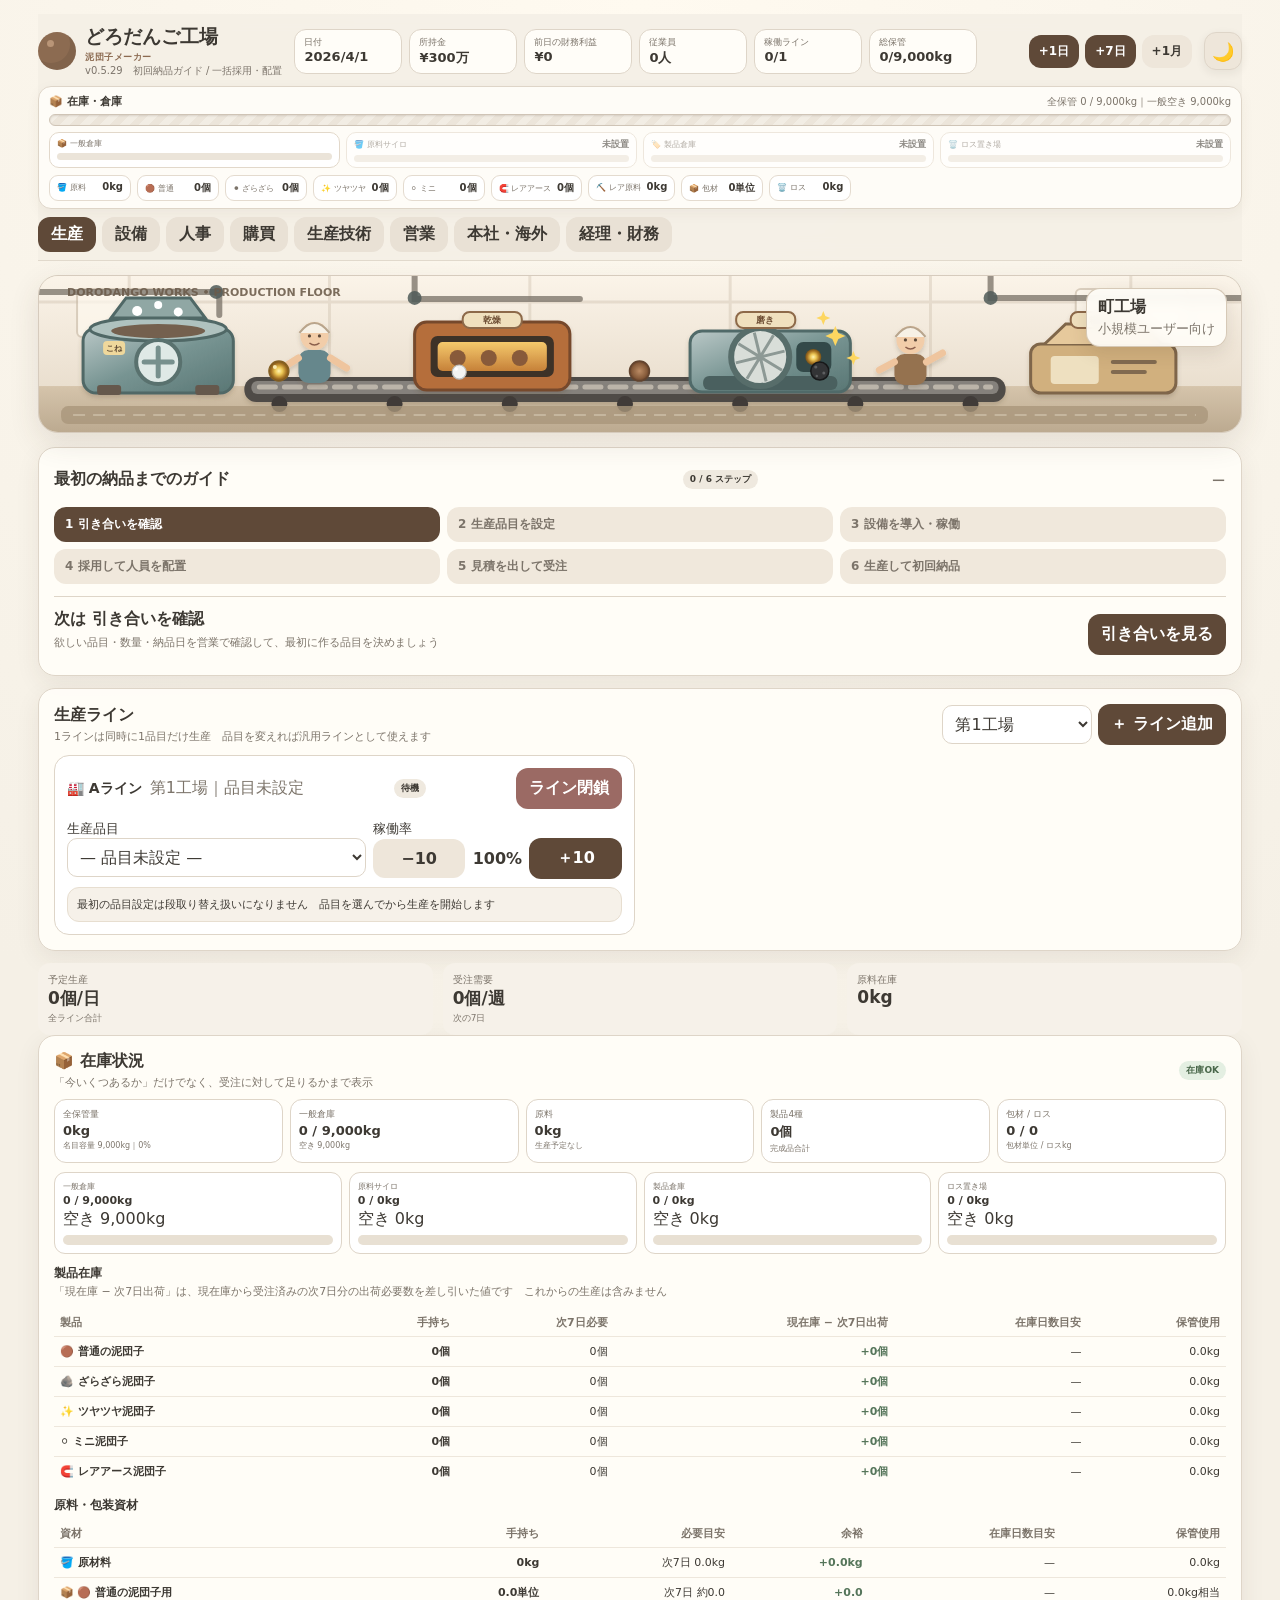
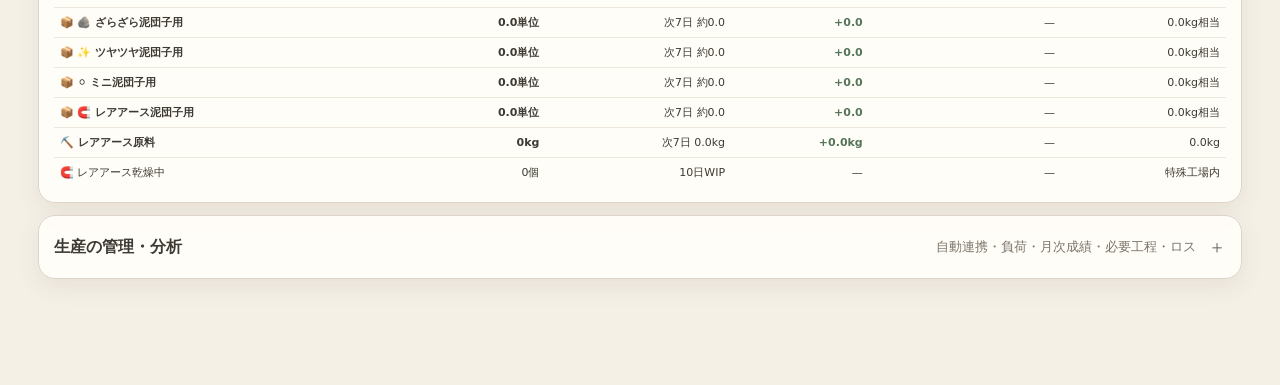
==== commit fec8845f: "Improve first delivery guidance and bulk staffing in v0.5.29 Add a six-step first-delivery guide, pr" ====
--- a/index.html
+++ b/index.html
@@ -3,7 +3,7 @@
 <head>
 <meta charset="utf-8" />
 <meta name="viewport" content="width=device-width,initial-scale=1,viewport-fit=cover" />
-<title>どろだんご工場 v0.5.17</title>
+<title>どろだんご工場 v0.5.29</title>
 <script>
 try{const t=localStorage.getItem('dorodango-factory-theme');document.documentElement.dataset.theme=t||(matchMedia('(prefers-color-scheme: dark)').matches?'dark':'light')}catch(e){document.documentElement.dataset.theme='light'}
 </script>
@@ -100,17 +100,42 @@
 html[data-theme="dark"] .toast{background:#ebe5db;color:#1b1916}
 html[data-theme="dark"] a{color:#9ec7df}
 @media(max-width:820px){.theme-toggle{width:32px;height:32px;font-size:15px}}
+
+/* v0.5.29: focused work panels and responsive bulk operations */
+.uxguide>summary,.uxfold>summary{display:flex;align-items:center;justify-content:space-between;gap:12px;cursor:pointer;list-style:none;min-height:32px}
+.uxguide>summary::-webkit-details-marker,.uxfold>summary::-webkit-details-marker{display:none}
+.uxguide>summary:after,.uxfold>summary:after{content:'＋';font-size:18px;color:var(--muted)}
+.uxguide[open]>summary:after,.uxfold[open]>summary:after{content:'−'}
+.uxfold>summary small{color:var(--muted);font-weight:400;margin-left:auto}
+.uxfoldbody{padding-top:12px}.uxfoldbody>.card{box-shadow:none}.uxfoldbody>.card:last-child{margin-bottom:0}
+.uxguidesteps{display:grid;grid-template-columns:repeat(3,minmax(0,1fr));gap:7px;margin-top:12px}
+.uxguidestep{text-align:left;font-size:12px;padding:9px 11px;background:var(--soft);color:var(--muted);font-weight:600}
+.uxguidestep.current{background:var(--mud2);color:#fff}.uxguidestep.done{color:var(--green);background:var(--soft)}
+.uxguidenext{display:flex;align-items:center;gap:18px;border-top:1px solid var(--line);margin-top:12px;padding-top:12px}
+.uxguidenext>div{flex:1;min-width:0}.uxguidenext>button{flex-shrink:0}.uxguidenext .note{margin-top:5px}
+.uxhirecontrols{display:flex;align-items:end;flex-wrap:wrap;gap:9px;margin:14px 0 8px}.uxhirecontrols label{font-size:12px;color:var(--muted);min-width:180px}.uxhirecontrols input{display:block;margin-top:5px;max-width:230px}
+.uxstaffactions{display:flex;align-items:center;flex-wrap:wrap;gap:10px;margin:10px 0}.uxstaffactions .note{margin:0}
+.staffrow.uxstaffrow{grid-template-columns:minmax(0,1fr) auto minmax(190px,260px);align-items:center;gap:12px}
+.uxstaffrow .staffbuttons{display:flex;align-items:end;flex-wrap:wrap;gap:6px;justify-content:flex-end}
+.uxstafftarget{display:block;color:var(--muted);font-size:10px}.uxstafftarget input{display:block;margin-top:3px;width:86px;padding:6px 8px}
+.uxstaffrow .staffbuttons button{padding:8px 10px}.uxfillline{width:100%}
+.uxdeliveryrow{display:flex;justify-content:space-between;gap:12px;padding:9px 0;border-bottom:1px solid var(--line);font-size:12px}
+#salesWorkSummary .accountwarn{display:flex;align-items:center;justify-content:space-between;flex-wrap:wrap;gap:9px}
+#firstDeliveryGuide,#productionLines,#equipmentLines,#bulkHireCount,#departmentWorkers,#inquiries,#deliveryRequirementSummary{scroll-margin-top:240px}
+:root[data-theme="dark"] .uxguidestep.current{background:var(--mud);color:#fff}
+@media(max-width:640px){.uxguidesteps{grid-template-columns:repeat(2,minmax(0,1fr))}.uxguidenext{align-items:stretch;flex-direction:column;gap:9px}.uxguidenext>button{width:100%}.uxfold>summary{flex-wrap:wrap}.uxfold>summary small{font-size:10px;margin-left:0;max-width:80%}.staffrow.uxstaffrow{grid-template-columns:minmax(0,1fr) auto}.uxstaffrow .staffbuttons{grid-column:1/-1;justify-content:flex-start}.uxfillline{width:auto}.uxdeliveryrow{flex-direction:column;gap:4px}.uxhirecontrols>button{flex:1}#firstDeliveryGuide,#productionLines,#equipmentLines,#bulkHireCount,#departmentWorkers,#inquiries,#deliveryRequirementSummary{scroll-margin-top:270px}}
+
 </style>
 </head>
 <body>
 <main class="app">
 <section class="sticky">
   <div class="headrow">
-    <div class="brand"><div class="logo"></div><div><h1 id="companyNameTop" title="どろだんご工場">どろだんご工場</h1><small class="brandtype">泥団子メーカー</small><small>v0.5.19　ロス設備強化 / 開発測定器 / 包材大型ロット</small></div></div>
+    <div class="brand"><div class="logo"></div><div><h1 id="companyNameTop" title="どろだんご工場">どろだんご工場</h1><small class="brandtype">泥団子メーカー</small><small>v0.5.29　初回納品ガイド / 一括採用・配置</small></div></div>
     <div class="quickstats">
       <div class="qstat"><small>日付</small><b id="dateTop">2026/4/1</b></div>
       <div class="qstat"><small>所持金</small><b id="cashTop">¥0</b></div>
-      <div class="qstat"><small>直近利益</small><b id="profitTop">¥0</b></div>
+      <div class="qstat"><small>前日の財務利益</small><b id="profitTop">¥0</b></div>
       <div class="qstat"><small>従業員</small><b id="workersTop">0人</b></div>
       <div class="qstat"><small>稼働ライン</small><b id="linesTop">0</b></div>
       <div class="qstat"><small>総保管</small><b id="warehouseTop">0/0kg</b></div>
@@ -201,15 +226,23 @@
 <div class="rankflag"><b id="rankName">町工場</b><small id="rankDesc">小規模ユーザー向け</small></div>
 </section>
 
+<details class="card uxguide" id="firstDeliveryGuide" open>
+  <summary><b>最初の納品までのガイド</b><span class="deliverybadge" id="firstDeliveryProgress">0 / 6 ステップ</span></summary>
+  <div class="uxguidesteps" id="firstDeliverySteps" aria-label="初回納品までの手順"></div>
+  <div class="uxguidenext"><div><b id="firstDeliveryNextTitle"></b><div class="note" id="firstDeliveryNextNote"></div></div><button id="firstDeliveryAction"></button></div>
+</details>
+
 <section class="panel active" id="panel-production">
+<section class="card" id="productionLineCard"><div class="linehead productionlinehead"><div class="productionlinetitle"><h2 style="margin:0">生産ライン</h2><div class="note" style="margin:3px 0 0">1ラインは同時に1品目だけ生産　品目を変えれば汎用ラインとして使えます</div></div><div class="lineaddcontrols"><select id="newLineFactory" aria-label="表示・ライン追加先工場"></select><button id="addLine">＋ ライン追加</button></div></div><div class="linegrid" id="productionLines" style="margin-top:10px"></div></section>
   <div class="grid3"><div class="metric"><small>予定生産</small><b id="plannedTotal">0個/日</b><div class="sub">全ライン合計</div></div><div class="metric"><small>受注需要</small><b id="weeklyDemandQuick">0個/週</b><div class="sub">次の7日</div></div><div class="metric"><small>原料在庫</small><b id="rawQuick">0kg</b></div></div>
-  <section class="card"><div class="linehead"><div><h2 style="margin:0">🔁 営業 → 生産 自動連携</h2><div class="note" style="margin:3px 0 0">営業の在庫基準連絡を、生産管理担当が受けて対象ラインの稼働率へ反映</div></div><span id="coordinationStatusBadge" class="deliverybadge">停止</span></div><div id="productionCoordination" style="margin-top:9px"></div></section>
-  <section class="card"><div class="linehead productionlinehead"><div class="productionlinetitle"><h2 style="margin:0">生産ライン</h2><div class="note" style="margin:3px 0 0">1ラインは同時に1品目だけ生産　品目を変えれば汎用ラインとして使えます</div></div><div class="lineaddcontrols"><select id="newLineFactory" aria-label="表示・ライン追加先工場"></select><button id="addLine">＋ ライン追加</button></div></div><div class="linegrid" id="productionLines" style="margin-top:10px"></div></section>
-  <section class="card"><h2>ライン別 負荷状況</h2><div class="note">各工程の能力に対して現在の品目がどこまで負荷を掛けるか表示　100%に近い工程がボトルネックです</div><div id="lineLoadStatus" class="loadmatrix"></div></section>
-  <section class="card"><div class="linehead"><div><h2 style="margin:0">📈 稼働率の月次成績</h2><div class="note" style="margin:3px 0 0">生産管理を2人以上配置すると、各ラインの月ごとの平均稼働率を、直近12か月分確認できます</div></div><span class="deliverybadge" id="utilTrendBadge">生産管理 0人</span></div><div id="utilizationTrend" style="margin-top:9px"></div></section>
-  <section class="card"><h2>品目ごとの必要工程</h2><div class="note">ざらざら泥団子は丸め工程なし　レアアース泥団子は10日乾燥＋コーティング必須　0の工程は使用しません</div><div class="loadtable"><table><thead><tr><th>品目</th><th>原料/個</th><th>こね</th><th>丸め</th><th>乾燥</th><th>磨き</th><th>コーティング</th><th>箱詰め</th></tr></thead><tbody id="loadRows"></tbody></table></div></section>
-  <section class="card"><div class="linehead"><div><h2 style="margin:0">📦 在庫状況</h2><div class="note" style="margin:3px 0 0">「今いくつあるか」だけでなく、受注に対して足りるかまで表示</div></div><span id="inventoryAlertBadge" class="stockbadge good">在庫OK</span></div><div id="warehouseSummary"></div><div class="stocksection"><h3>製品在庫</h3><div class="loadtable"><table class="stocktable"><thead><tr><th>製品</th><th>手持ち</th><th>次7日必要</th><th>7日後差引</th><th>在庫日数目安</th><th>保管使用</th></tr></thead><tbody id="inventoryProductRows"></tbody></table></div></div><div class="stocksection"><h3>原料・包装資材</h3><div class="loadtable"><table class="stocktable"><thead><tr><th>資材</th><th>手持ち</th><th>必要目安</th><th>余裕</th><th>在庫日数目安</th><th>保管使用</th></tr></thead><tbody id="inventoryMaterialRows"></tbody></table></div></div></section>
-  <section class="card"><h2>ロス管理</h2><div class="note">製造時に発生したロスは保管容量を使います　廃棄には処分費が掛かり、ロス再生機があれば再生原料へ戻せます</div><div id="lossManagement"></div></section>
+<section class="card"><div class="linehead"><div><h2 style="margin:0">📦 在庫状況</h2><div class="note" style="margin:3px 0 0">「今いくつあるか」だけでなく、受注に対して足りるかまで表示</div></div><span id="inventoryAlertBadge" class="stockbadge good">在庫OK</span></div><div id="warehouseSummary"></div><div class="stocksection"><h3>製品在庫</h3><div class="note">「現在庫 − 次7日出荷」は、現在庫から受注済みの次7日分の出荷必要数を差し引いた値です　これからの生産は含みません</div><div class="loadtable"><table class="stocktable"><thead><tr><th>製品</th><th>手持ち</th><th>次7日必要</th><th>現在庫 − 次7日出荷</th><th>在庫日数目安</th><th>保管使用</th></tr></thead><tbody id="inventoryProductRows"></tbody></table></div></div><div class="stocksection"><h3>原料・包装資材</h3><div class="loadtable"><table class="stocktable"><thead><tr><th>資材</th><th>手持ち</th><th>必要目安</th><th>余裕</th><th>在庫日数目安</th><th>保管使用</th></tr></thead><tbody id="inventoryMaterialRows"></tbody></table></div></div></section>
+<details class="card uxfold" id="productionDetailsV529"><summary><b>生産の管理・分析</b><small>自動連携・負荷・月次成績・必要工程・ロス</small></summary><div class="uxfoldbody">
+<section class="card"><div class="linehead"><div><h2 style="margin:0">🔁 営業 → 生産 自動連携</h2><div class="note" style="margin:3px 0 0">営業の在庫基準連絡を、生産管理担当が受けて対象ラインの稼働率へ反映</div></div><span id="coordinationStatusBadge" class="deliverybadge">停止</span></div><div id="productionCoordination" style="margin-top:9px"></div></section>
+<section class="card"><h2>ライン別 負荷状況</h2><div class="note">各工程の能力に対して現在の品目がどこまで負荷を掛けるか表示　100%に近い工程がボトルネックです</div><div id="lineLoadStatus" class="loadmatrix"></div></section>
+<section class="card"><div class="linehead"><div><h2 style="margin:0">📈 稼働率の月次成績</h2><div class="note" style="margin:3px 0 0">生産管理を2人以上配置すると、各ラインの月ごとの平均稼働率を、直近12か月分確認できます</div></div><span class="deliverybadge" id="utilTrendBadge">生産管理 0人</span></div><div id="utilizationTrend" style="margin-top:9px"></div></section>
+<section class="card"><h2>品目ごとの必要工程</h2><div class="note">ざらざら泥団子は丸め工程なし　レアアース泥団子は10日乾燥＋コーティング必須　0の工程は使用しません</div><div class="loadtable"><table><thead><tr><th>品目</th><th>原料/個</th><th>こね</th><th>丸め</th><th>乾燥</th><th>磨き</th><th>コーティング</th><th>箱詰め</th></tr></thead><tbody id="loadRows"></tbody></table></div></section>
+<section class="card"><h2>ロス管理</h2><div class="note">製造時に発生したロスは保管容量を使います　廃棄には処分費が掛かり、ロス再生機があれば再生原料へ戻せます</div><div id="lossManagement"></div></section>
+</div></details>
 </section>
 
 <section class="panel" id="panel-equipment">
@@ -220,8 +253,9 @@
 </section>
 
 <section class="panel" id="panel-workers">
-  <div class="grid2"><section class="card"><h2>採用・人員整理</h2><div class="grid3"><div class="metric"><small>従業員</small><b id="workersTotal">0人</b></div><div class="metric"><small>未配置</small><b id="workersFree">0人</b></div><div class="metric"><small>日次人件費</small><b id="laborDaily">¥0</b></div></div><div class="actiongrid" style="margin-top:10px"><button id="hire">採用</button><button id="fire" class="secondary">人員整理</button></div><div class="note" id="hireNote" style="margin-top:8px"></div><div class="note" id="fireNote"></div></section><section class="card"><h2>間接部門への人員配置</h2><div class="note">工程省人化で余った人員を営業管理・生産管理・生産技術・経理財務へ配置　間接部門を増やすほど管理機能が段階的に解放されます</div><div id="departmentWorkers" style="margin-top:9px"></div></section></div>
-  <section class="card"><h2>ライン別人員配置</h2><div class="note">必要FTEはラインの品目・稼働設備・稼働率で変動します</div><div id="workerLines"></div></section>
+<section class="card"><h2>採用・人員整理</h2><div class="grid3"><div class="metric"><small>従業員</small><b id="workersTotal">0人</b></div><div class="metric"><small>未配置</small><b id="workersFree">0人</b></div><div class="metric"><small>日次人件費</small><b id="laborDaily">¥0</b></div></div><div class="actiongrid" style="margin-top:10px"><button id="hire">採用</button><button id="fire" class="secondary">人員整理</button></div><div class="uxhirecontrols"><label>まとめて採用する人数<input id="bulkHireCount" type="number" min="1" step="1" value="1"></label><button id="bulkHire">指定人数を採用</button><button id="suggestHire" class="secondary">不足人数を入力</button></div><div class="note" id="bulkHirePreview" aria-live="polite"></div><div class="note" id="hireNote" style="margin-top:8px"></div><div class="note" id="fireNote"></div></section>
+<section class="card"><h2>ライン別人員配置</h2><div class="note">必要FTEはラインの品目・稼働設備・稼働率で変動します</div><div class="uxstaffactions"><button id="fillAllLines">全ラインの不足分を配置</button><span class="note" id="bulkLineStaffNote"></span></div><div id="workerLines"></div></section>
+<section class="card"><h2>間接部門への人員配置</h2><div class="note">工程省人化で余った人員を営業管理・生産管理・生産技術・経理財務へ配置　間接部門を増やすほど管理機能が段階的に解放されます</div><button class="secondary" id="fillSalesStaff">営業の必要人数を配置</button><div id="departmentWorkers" style="margin-top:9px"></div></section>
 </section>
 
 <section class="panel" id="panel-procurement">
@@ -252,14 +286,18 @@
   <details class="card" id="devHistoryFold"><summary><span><b>技術開発履歴</b> <small class="note">直近1年間のみ</small></span><span class="deliverybadge" id="devHistorySummary">0件</span></summary><div style="margin-top:10px" id="devHistory"></div></details>
 </section>
 <section class="panel" id="panel-sales">
-  <section class="card"><h2>製品在庫</h2><div class="note">受注判断用　在庫と次7日間の出荷需要を並べて確認できます</div><div class="grid2" id="salesInventory" style="margin-top:9px"></div></section>
-  <section class="card"><div class="linehead"><div><h2 style="margin:0">📡 在庫基準・生産連絡</h2><div class="note" style="margin:3px 0 0">営業管理担当が目標在庫±許容幅を監視　下限割れで増産、上限超過で減産を生産へ連絡</div></div><span id="salesPlanningBadge" class="deliverybadge">営業管理 0人</span></div><div id="salesInventoryPolicy" style="margin-top:9px"></div></section>
-  <section class="card"><div class="linehead"><div><h2 style="margin:0">納品必要数</h2><div class="note" id="deliveryRequirementSummary" style="margin:3px 0 0">今後30日の納品予定</div></div><button id="toggleDeliveryRequirements" class="secondary">折りたたむ</button></div><div id="deliveryRequirementBody"><div class="note" style="margin:6px 0 8px">今後30日分の受注を、同じ納品日・同じ品目ごとに合算　生産計画用</div><div class="loadtable" style="margin-top:8px"><table><thead><tr><th>納品日</th><th>品目</th><th>必要数</th><th>注文件数</th></tr></thead><tbody id="deliveryRequirementRows"></tbody></table></div></div></section>
-  <div class="grid2"><section class="card"><h2>営業需要予測</h2><div class="marketmsg" id="salesForecastMsg"></div><div class="loadtable"><table><thead><tr><th>品目</th><th>週間予測</th><th>月間予測</th><th>前日需要</th><th>前日販売</th><th>未納</th></tr></thead><tbody id="forecastRows"></tbody></table></div><div class="note" style="margin-top:8px">受注済み案件の配送条件から営業が予測　週間＝次7日、月間＝次30日　引き合いは月初に更新されます</div></section><section class="card"><div class="linehead"><div><h2 style="margin:0">受注・納品状況</h2><div class="note" id="activeContractsSummary" style="margin:3px 0 0">進行中 0件</div></div><div class="contractbulk"><button id="toggleContractsSection" class="secondary">全体を折りたたむ</button><button id="openPastContracts" class="secondary">過去案件を見る <span id="pastContractsCount"></span></button></div></div><div id="contractsSectionBody"><div class="linehead" style="margin:7px 0"><div class="note" style="margin:0">案件ごとの詳細も個別に開閉できます</div><button id="toggleContracts" class="secondary">すべて開く</button></div><div id="contracts"></div></div></section></div>
-
-  <section class="card"><div class="linehead"><div><h2 style="margin:0">🤝 主要取引先候補</h2><div class="note" style="margin:3px 0 0">堅実な納品を続けると、設備投資を検討する規模の大口商談が発生　接触 → 概算見積 → サンプル1 → サンプル2 → 最終見積 → 受注開始</div></div><span class="deliverybadge">重点商談</span></div><div id="keyAccountReliability" class="riskhint" style="margin-top:9px"></div><div id="keyAccountArea"></div></section>
-  <section class="card"><div class="linehead"><div><h2 style="margin:0">👥 営業案件の処理体制</h2><div class="note" style="margin:3px 0 0">営業案件30件ごとに営業マン1人＋営業事務1人が必要　不足中は新規見積を提出できません</div></div><span class="deliverybadge" id="salesCaseCapacityBadge">0 / 0件</span></div><div id="salesCaseStaffing"></div></section><section class="card"><div class="linehead"><div><h2 style="margin:0">見積初期設定</h2><div class="note" style="margin:3px 0 0">営業マンを2人以上配置すると、新規引き合いの初値を狙う受注確度から自動逆算できます</div></div><span class="deliverybadge" id="defaultQuoteChanceBadge">要 営業マン2人</span></div><div class="rangebox" style="margin-top:10px"><div class="linehead"><b>見積初期受注確度</b><b id="defaultQuoteChanceValue">75%</b></div><input id="defaultQuoteChance" type="range" min="5" max="95" step="5" value="75"></div><div class="note" id="defaultQuoteStaffNote" style="margin-top:7px">営業マン2人で解放　未解放時の新規引き合いは標準売価を初値として表示します</div><button id="applyDefaultQuoteChance" class="secondary" style="margin-top:8px">現在の未提出見積にも反映</button></section>
-  <section class="card"><h2>今月の引き合い</h2><div class="note" id="inquiryRankNote">会社ランクに応じて引き合い構成が変化します</div><div class="note">見積売価を入力すると、その価格での限界利益と受注確度を表示　顧客の目標価格付近で約50%、安ければ上昇・高ければ低下します</div><div class="inquirygrid" id="inquiries"></div></section>
+<section class="card" id="salesWorkSummary" aria-live="polite"></section>
+<section class="card"><h2>今月の引き合い</h2><div class="note" id="inquiryRankNote">会社ランクに応じて引き合い構成が変化します</div><div class="note">見積売価を入力すると、その価格での限界利益と受注確度を表示　顧客の目標価格付近で約50%、安ければ上昇・高ければ低下します</div><div class="inquirygrid" id="inquiries"></div></section>
+<section class="card"><div class="linehead"><div><h2 style="margin:0">納品必要数</h2><div class="note" id="deliveryRequirementSummary" style="margin:3px 0 0">今後30日の納品予定</div></div><button id="toggleDeliveryRequirements" class="secondary">折りたたむ</button></div><div id="deliveryRequirementBody"><div class="note" style="margin:6px 0 8px">今後30日分の受注を、同じ納品日・同じ品目ごとに合算　生産計画用</div><div class="loadtable" style="margin-top:8px"><table><thead><tr><th>納品日</th><th>品目</th><th>必要数</th><th>注文件数</th></tr></thead><tbody id="deliveryRequirementRows"></tbody></table></div></div></section>
+<section class="card"><div class="linehead"><div><h2 style="margin:0">受注・納品状況</h2><div class="note" id="activeContractsSummary" style="margin:3px 0 0">進行中 0件</div></div><div class="contractbulk"><button id="toggleContractsSection" class="secondary">全体を折りたたむ</button><button id="openPastContracts" class="secondary">過去案件を見る <span id="pastContractsCount"></span></button></div></div><div id="contractsSectionBody"><div class="linehead" style="margin:7px 0"><div class="note" style="margin:0">案件ごとの詳細も個別に開閉できます</div><button id="toggleContracts" class="secondary">すべて開く</button></div><div id="contracts"></div></div></section>
+<section class="card"><h2>製品在庫</h2><div class="note">受注判断用　在庫と次7日間の出荷需要を並べて確認できます</div><div class="grid2" id="salesInventory" style="margin-top:9px"></div></section>
+<details class="card uxfold" id="salesDetailsV529"><summary><b>営業の管理・分析</b><small>在庫基準・需要予測・主要取引先・処理体制・見積初期設定</small></summary><div class="uxfoldbody">
+<section class="card"><div class="linehead"><div><h2 style="margin:0">📡 在庫基準・生産連絡</h2><div class="note" style="margin:3px 0 0">営業管理担当が目標在庫±許容幅を監視　下限割れで増産、上限超過で減産を生産へ連絡</div></div><span id="salesPlanningBadge" class="deliverybadge">営業管理 0人</span></div><div id="salesInventoryPolicy" style="margin-top:9px"></div></section>
+<section class="card"><h2>営業需要予測</h2><div class="marketmsg" id="salesForecastMsg"></div><div class="loadtable"><table><thead><tr><th>品目</th><th>週間予測</th><th>月間予測</th><th>前日需要</th><th>前日販売</th><th>未納</th></tr></thead><tbody id="forecastRows"></tbody></table></div><div class="note" style="margin-top:8px">受注済み案件の配送条件から営業が予測　週間＝次7日、月間＝次30日　引き合いは月初に更新されます</div></section>
+<section class="card"><div class="linehead"><div><h2 style="margin:0">🤝 主要取引先候補</h2><div class="note" style="margin:3px 0 0">堅実な納品を続けると、設備投資を検討する規模の大口商談が発生　接触 → 概算見積 → サンプル1 → サンプル2 → 最終見積 → 受注開始</div></div><span class="deliverybadge">重点商談</span></div><div id="keyAccountReliability" class="riskhint" style="margin-top:9px"></div><div id="keyAccountArea"></div></section>
+<section class="card"><div class="linehead"><div><h2 style="margin:0">👥 営業案件の処理体制</h2><div class="note" style="margin:3px 0 0">営業案件30件ごとに営業マン1人＋営業事務1人が必要　不足中は新規見積を提出できません</div></div><span class="deliverybadge" id="salesCaseCapacityBadge">0 / 0件</span></div><div id="salesCaseStaffing"></div></section>
+<section class="card"><div class="linehead"><div><h2 style="margin:0">見積初期設定</h2><div class="note" style="margin:3px 0 0">営業マンを2人以上配置すると、新規引き合いの初値を狙う受注確度から自動逆算できます</div></div><span class="deliverybadge" id="defaultQuoteChanceBadge">要 営業マン2人</span></div><div class="rangebox" style="margin-top:10px"><div class="linehead"><b>見積初期受注確度</b><b id="defaultQuoteChanceValue">75%</b></div><input id="defaultQuoteChance" type="range" min="5" max="95" step="5" value="75"></div><div class="note" id="defaultQuoteStaffNote" style="margin-top:7px">営業マン2人で解放　未解放時の新規引き合いは標準売価を初値として表示します</div><button id="applyDefaultQuoteChance" class="secondary" style="margin-top:8px">現在の未提出見積にも反映</button></section>
+</div></details>
 </section>
 
 
@@ -467,7 +505,7 @@
 function aggregateFinanceRows(rows){const keys=['sales','cogs','labor','electricity','facilityMaintenance','wasteDisposal','setupCost','developmentExpense','interest','rawPurchasesCash','packagingCash','cashDelta'];const a=Object.fromEntries(keys.map(k=>[k,0]));a.productStats=blankProductStats();a.detailDays=0;for(const r of rows){if(!r||!r.detailVersion)continue;a.detailDays++;for(const k of keys)a[k]+=Number(r[k])||0;const ps=normalizeProductStats(r.productStats);for(const k of Object.keys(ProductDefs)){a.productStats[k].sales+=ps[k].sales;a.productStats[k].cogs+=ps[k].cogs;a.productStats[k].units+=ps[k].units}}a.contribution=a.sales-a.cogs;a.fixedCost=a.labor+a.electricity+a.facilityMaintenance+a.wasteDisposal+a.setupCost+a.developmentExpense;a.operatingProfit=a.contribution-a.fixedCost;a.netProfit=a.operatingProfit-a.interest;a.contributionRate=a.sales>0?a.contribution/a.sales:0;a.breakEvenSales=a.contributionRate>0?a.fixedCost/a.contributionRate:0;a.safetyMargin=a.sales>0?(a.sales-a.breakEvenSales)/a.sales:0;return a}
 function aggregateQuarter(q){const a={sales:Number(q?.sales)||0,cogs:Number(q?.cogs)||0,labor:Number(q?.labor)||0,electricity:Number(q?.electricity)||0,facilityMaintenance:Number(q?.facilityMaintenance)||0,wasteDisposal:Number(q?.wasteDisposal)||0,setupCost:Number(q?.setupCost)||0,developmentExpense:Number(q?.developmentExpense)||0,interest:Number(q?.interest)||0,rawPurchasesCash:Number(q?.rawPurchases)||0,packagingCash:Number(q?.packagingCash)||0,cashDelta:state.finance.cash-(Number(q?.cashStart)||state.finance.cash),productStats:normalizeProductStats(q?.productStats),detailDays:null};a.contribution=a.sales-a.cogs;a.fixedCost=a.labor+a.electricity+a.facilityMaintenance+a.wasteDisposal+a.setupCost+a.developmentExpense;a.operatingProfit=a.contribution-a.fixedCost;a.netProfit=a.operatingProfit-a.interest;a.contributionRate=a.sales>0?a.contribution/a.sales:0;a.breakEvenSales=a.contributionRate>0?a.fixedCost/a.contributionRate:0;a.safetyMargin=a.sales>0?(a.sales-a.breakEvenSales)/a.sales:0;return a}
 const FactoryModule={grade(id){return GradeDefs[id-1]},packingTech(id){return PackingTechDefs.find(x=>x.id===Number(id))||null},machineAttr(type,gradeId){if(type==='packer'){const t=this.packingTech(gradeId);if(!t)return null;return{capacity:t.capacity,workers:t.workers,price:t.price,electricity:t.electricity,space:t.space,materialMult:t.materialMult}}const b=MachineTypes[type],g=this.grade(gradeId);if(!b||!g)return null;return{capacity:b.baseCapacity*g.capacityMult,workers:b.baseWorkers*g.workerMult,price:Math.round(b.basePrice*g.priceMult),electricity:Math.round(b.baseElectricity*g.electricMult),space:Math.round(b.baseSpace*g.spaceMult),materialMult:1}},gradeName(type,gradeId){return type==='packer'?(this.packingTech(gradeId)?.name||'箱詰め設備'):this.grade(gradeId)?.name||`G${gradeId}`},assets(lineId,type,gradeId){return state.factory.machineAssets.filter(a=>(!lineId||a.lineId===lineId)&&(!type||a.type===type)&&(!gradeId||a.gradeId===gradeId))},packingMode(line){const assets=this.assets(line.id,'packer').filter(a=>a.running&&this.packingTech(a.gradeId));if(!assets.length)return{...ManualPacking,manual:true,assets:[]};const techs=assets.map(a=>({a,t:this.packingTech(a.gradeId)})),capacity=techs.reduce((s,x)=>s+x.t.capacity,0),workers=techs.reduce((s,x)=>s+x.t.workers,0),electricity=techs.reduce((s,x)=>s+x.t.electricity,0),materialMult=capacity?techs.reduce((s,x)=>s+x.t.capacity*x.t.materialMult,0)/capacity:1,top=techs.slice().sort((a,b)=>b.t.id-a.t.id)[0].t;return{id:top.id,name:assets.length>1?`${top.name}ほか${assets.length-1}台`:top.name,shortName:top.shortName,capacity,workers,electricity,space:techs.reduce((s,x)=>s+x.t.space,0),materialMult,manual:false,assets}},usedYears(a){return (a.runDays||0)/365},resaleValue(a){const age=this.usedYears(a),factor=Math.max(.15,.75*Math.pow(.84,age));return Math.round(a.purchasedPrice*factor)},usedSpace(){return state.factory.machineAssets.reduce((s,a)=>s+(this.machineAttr(a.type,a.gradeId)?.space||0),0)+(state.factory.lossRecycler||0)*RecyclerDef.space},maxSpace(){return state.factory.buildings*Ranks[state.rank].maxAreaPerBuilding},freeEquipmentSpace(){return state.factory.space-this.usedSpace()},warehouseUsed(){return StorageModule.allocation().generalUsed},warehouseFree(){return StorageModule.allocation().generalFree},buyMachine(lineId,type,gradeId){const a=this.machineAttr(type,gradeId);if(!a)return{ok:false,message:'選択できない設備です'};if(this.freeEquipmentSpace()<a.space)return{ok:false,message:'今の工場面積では置けません'};if(!FinanceModule.canAfford(a.price))return{ok:false,message:'お金が足りません'};FinanceModule.cashOut(a.price,'capex');state.factory.machineAssets.push({id:`m-${Date.now()}-${Math.random()}`,lineId,type,gradeId,purchasedPrice:a.price,purchasedDate:state.date,runDays:0,running:true});return{ok:true,message:`${lineById(lineId).name}に${type==='packer'?this.gradeName(type,gradeId):MachineTypes[type].name}を購入`}},setOneRunning(lineId,type,gradeId,running){const a=this.assets(lineId,type,gradeId).filter(x=>x.running!==running).sort((x,y)=>(y.runDays||0)-(x.runDays||0))[0];if(!a)return{ok:false,message:running?'停止中の機械がありません':'稼働中の機械がありません'};a.running=running;return{ok:true,message:`${type==='packer'?this.gradeName(type,gradeId):MachineTypes[type].name}を1台${running?'稼働':'停止'}`}},lineRunning(lineId){const l=lineById(lineId);if(!l||!ProductDefs[l.product])return false;const p=ProductDefs[l.product];return this.assets(lineId).some(a=>a.running&&a.type!=='packer'&&p.loads[a.type]>0)},setLineRunning(lineId,running){const assets=this.assets(lineId),targets=assets.filter(a=>a.running!==running);if(!assets.length)return{ok:false,message:'このラインには設備がありません'};if(!targets.length)return{ok:false,message:running?'ラインはすでに稼働中です':'ラインはすでに停止中です'};for(const a of targets)a.running=running;return{ok:true,message:`${lineById(lineId)?.name||lineId+'ライン'}を一括${running?'稼働':'停止'}（${targets.length}台）`}},sellMachine(lineId,type,gradeId){const a=this.assets(lineId,type,gradeId).sort((x,y)=>(y.runDays||0)-(x.runDays||0))[0];if(!a)return{ok:false,message:'売却機がありません'};const v=this.resaleValue(a);state.factory.machineAssets=state.factory.machineAssets.filter(x=>x.id!==a.id);FinanceModule.addAssetSale(v);return{ok:true,message:`${yen(v)}で売却しました`}},expandFactory(){const cost=250000;if(state.factory.space+60>this.maxSpace())return{ok:false,message:'現在ランクの1棟あたり拡張上限です'};if(!FinanceModule.canAfford(cost))return{ok:false,message:'お金が足りません'};FinanceModule.cashOut(cost,'capex');state.factory.space+=60;return{ok:true,message:'工場を60㎡拡張'}},buildFactory(){const cost=1500000;if(!FinanceModule.canAfford(cost))return{ok:false,message:'お金が足りません'};FinanceModule.cashOut(cost,'capex');const n=state.factory.sites.length+1,id=`F${n}`;state.factory.sites.push({id,name:`第${n}工場`,type:'normal'});state.factory.buildings=state.factory.sites.length;state.factory.space+=180;return{ok:true,message:`第${n}工場を建設（新規ライン追加時に所属先として選択可能）`}},expandWarehouse(){const cost=250000;if(!FinanceModule.canAfford(cost))return{ok:false,message:'お金が足りません'};FinanceModule.cashOut(cost,'capex');state.factory.warehouseCapacity+=5000;return{ok:true,message:'一般倉庫を5,000kg拡張'}},lineStats(line,ignoreUtil=false,ignoreStaff=false){const p=ProductDefs[line.product],dev=p?developmentUpgrade(line.product):null,speed=p?productSpeedMult(line.product):1;if(!p){const process=Object.fromEntries(ProcessOrder.map(t=>[t,{needed:false,theoretical:0,active:0,cap:0,mode:t==='packer'?ManualPacking.name:undefined,manual:t==='packer',materialMult:1}]));return{output:0,required:0,fte:0,electricity:0,space:this.assets(line.id).reduce((sum,a)=>sum+(this.machineAttr(a.type,a.gradeId)?.space||0),0),staffing:1,process,limit:'品目未設定',packingMode:ManualPacking.name,packMaterialMult:1}}const u=(ignoreUtil?1:line.utilization/100);let totalFTE=0,electricity=0,space=0;const caps={},process={};for(const type of ProcessOrder){const needed=p.loads[type]>0;if(type==='packer'){const mode=this.packingMode(line),theoretical=mode.capacity,fte=needed?mode.workers*u*productWorkerMult(line.product,type):0,elec=needed?mode.electricity*u:0;totalFTE+=fte;electricity+=elec;space+=this.assets(line.id,'packer').reduce((s,a)=>s+(this.machineAttr('packer',a.gradeId)?.space||0),0);caps[type]=needed?theoretical*u*speed:Infinity;process[type]={needed,theoretical,active:1,cap:caps[type],mode:mode.name,manual:mode.manual,materialMult:mode.materialMult};continue}const assets=this.assets(line.id,type).filter(a=>a.running),theoretical=assets.reduce((s,a)=>s+this.machineAttr(type,a.gradeId).capacity,0);const fte=needed?assets.reduce((s,a)=>s+this.machineAttr(type,a.gradeId).workers,0)*u*productWorkerMult(line.product,type):0;const elec=needed?assets.reduce((s,a)=>s+this.machineAttr(type,a.gradeId).electricity,0)*u:0;totalFTE+=fte;electricity+=elec;space+=this.assets(line.id,type).reduce((s,a)=>s+this.machineAttr(type,a.gradeId).space,0);caps[type]=needed?theoretical*u*speed:Infinity;process[type]={needed,theoretical,active:assets.length,cap:caps[type]}}const required=totalFTE>0?Math.ceil(totalFTE):0,staffing=ignoreStaff||required===0?1:Math.min(1,line.assignedWorkers/required);let max=Infinity,limit='設備';for(const type of ProcessOrder){if(p.loads[type]>0){const c=caps[type]===Infinity?0:caps[type]*staffing;if(c/p.loads[type]<max){max=c/p.loads[type];limit=ProcessNames[type]}}}if(!Number.isFinite(max))max=0;return{output:Math.max(0,Math.floor(max)),required,fte:totalFTE,electricity:Math.round(electricity*staffing),space,staffing,process,limit,packingMode:process.packer?.mode||ManualPacking.name,packMaterialMult:process.packer?.materialMult||1}},electricityCost(){return state.factory.lines.reduce((s,l)=>s+this.lineStats(l).electricity,0)},standardCapacity(){return state.factory.lines.reduce((s,l)=>s+this.lineStats(l,true,false).output,0)},advanceMachineAge(){for(const line of state.factory.lines){const p=ProductDefs[line.product],u=line.utilization/100;if(!p||u<=0)continue;const staffing=this.lineStats(line).staffing;for(const a of this.assets(line.id).filter(a=>a.running&&a.type!=='packer')){if(p.loads[a.type]>0)a.runDays=(a.runDays||0)+u*staffing}const mode=this.packingMode(line);if(p.loads.packer>0)for(const a of mode.assets||[])a.runDays=(a.runDays||0)+u*staffing}}};
-const WorkerModule={lineAssigned(){return state.factory.lines.reduce((s,l)=>s+(l.assignedWorkers||0),0)},departmentAssigned(){const d=state.workers.departments||{};return(Number(d.salesPlanning)||0)+(Number(d.productionControl)||0)+(Number(d.development)||0)+(Number(d.salesRep)||0)+(Number(d.salesAdmin)||0)+(Number(d.dryingRoom)||0)+(Number(d.financeAccounting)||0)},assignedTotal(){return this.lineAssigned()+this.departmentAssigned()},free(){return Math.max(0,state.workers.total-this.assignedTotal())},hire(){const batch=Ranks[state.rank].hireBatch,cost=batch*state.workers.hireFeePerWorker;if(!FinanceModule.canAfford(cost))return{ok:false,message:'採用費が足りません'};FinanceModule.cashOut(cost,'hiring');state.workers.total+=batch;return{ok:true,message:`${batch}人採用しました`}},assign(lineId,d){const l=lineById(lineId);if(!l)return false;if(d>0&&this.free()<d)return false;if(l.assignedWorkers+d<0)return false;l.assignedWorkers+=d;return true},assignDepartment(kind,d){if(!['salesPlanning','productionControl','development','salesRep','salesAdmin','dryingRoom','financeAccounting'].includes(kind))return false;state.workers.departments=state.workers.departments||{salesPlanning:0,productionControl:0,development:0,salesRep:0,salesAdmin:0,dryingRoom:0,financeAccounting:0};const cur=Number(state.workers.departments[kind])||0;if(d>0&&this.free()<d)return false;if(cur+d<0)return false;if(kind==='development'&&d<0){const proposed=cur+d,active=(state.development?.projects||[]).filter(p=>p.status==='active').length;if(active>Math.floor(proposed/2))return false}state.workers.departments[kind]=cur+d;return true},severanceCost(){return state.workers.wagePerWorkerPerDay*60},fireCooldownRemaining(){if(!state.workers.lastFireDate)return 0;return Math.max(0,90-daysBetween(state.workers.lastFireDate,state.date))},fireDaysSince(){return state.workers.lastFireDate?Math.max(0,daysBetween(state.workers.lastFireDate,state.date)):null},fire(){if(this.free()<=0)return{ok:false,message:'未配置の従業員がいません'};const r=this.fireCooldownRemaining();if(r>0)return{ok:false,message:`あと${r}日間は人員整理できません`};const c=this.severanceCost();if(!FinanceModule.canAfford(c))return{ok:false,message:'退職補償費を払える現金がありません'};FinanceModule.cashOut(c,'hiring');state.workers.total--;state.workers.lastFireDate=state.date;return{ok:true,message:`1人を人員整理しました`,cost:c}}};
+const WorkerModule={lineAssigned(){return state.factory.lines.reduce((s,l)=>s+(l.assignedWorkers||0),0)},departmentAssigned(){const d=state.workers.departments||{};return(Number(d.salesPlanning)||0)+(Number(d.productionControl)||0)+(Number(d.development)||0)+(Number(d.salesRep)||0)+(Number(d.salesAdmin)||0)+(Number(d.dryingRoom)||0)+(Number(d.financeAccounting)||0)},assignedTotal(){return this.lineAssigned()+this.departmentAssigned()},free(){return Math.max(0,state.workers.total-this.assignedTotal())},hire(count){const step=Ranks[state.rank].hireBatch,batch=count===undefined?step:Number(count);if(!Number.isSafeInteger(batch)||batch<=0||batch%step!==0||!Number.isSafeInteger(state.workers.total+batch))return{ok:false,message:`採用人数は${step}人単位の整数で指定してください`};const cost=batch*state.workers.hireFeePerWorker;if(!FinanceModule.canAfford(cost))return{ok:false,message:'採用費が足りません'};FinanceModule.cashOut(cost,'hiring');state.workers.total+=batch;return{ok:true,message:`${batch}人採用しました`}},assign(lineId,d){const l=lineById(lineId);if(!l)return false;if(d>0&&this.free()<d)return false;if(l.assignedWorkers+d<0)return false;l.assignedWorkers+=d;return true},assignDepartment(kind,d){if(!['salesPlanning','productionControl','development','salesRep','salesAdmin','dryingRoom','financeAccounting'].includes(kind))return false;state.workers.departments=state.workers.departments||{salesPlanning:0,productionControl:0,development:0,salesRep:0,salesAdmin:0,dryingRoom:0,financeAccounting:0};const cur=Number(state.workers.departments[kind])||0;if(d>0&&this.free()<d)return false;if(cur+d<0)return false;if(kind==='development'&&d<0){const proposed=cur+d,active=(state.development?.projects||[]).filter(p=>p.status==='active').length;if(active>Math.floor(proposed/2))return false}state.workers.departments[kind]=cur+d;return true},severanceCost(){return state.workers.wagePerWorkerPerDay*60},fireCooldownRemaining(){if(!state.workers.lastFireDate)return 0;return Math.max(0,90-daysBetween(state.workers.lastFireDate,state.date))},fireDaysSince(){return state.workers.lastFireDate?Math.max(0,daysBetween(state.workers.lastFireDate,state.date)):null},fire(){if(this.free()<=0)return{ok:false,message:'未配置の従業員がいません'};const r=this.fireCooldownRemaining();if(r>0)return{ok:false,message:`あと${r}日間は人員整理できません`};const c=this.severanceCost();if(!FinanceModule.canAfford(c))return{ok:false,message:'退職補償費を払える現金がありません'};FinanceModule.cashOut(c,'hiring');state.workers.total--;state.workers.lastFireDate=state.date;return{ok:true,message:`1人を人員整理しました`,cost:c}}};
 const ProductionModule={recordUtilization(){const month=state.date.slice(0,7),h=state.production.utilizationMonthly||(state.production.utilizationMonthly=[]);let row=h.find(x=>x.month===month);if(!row){row={month,lines:{}};h.push(row)}for(const l of state.factory.lines){const util=clamp(Number(l.utilization)||0,0,100),x=row.lines[l.id]||(row.lines[l.id]={sum:0,days:0});x.sum+=util;x.days++}state.production.utilizationMonthly=h.sort((a,b)=>a.month.localeCompare(b.month)).slice(-240);return row},monthlyUtilization(limit=12){return(state.production.utilizationMonthly||[]).slice().sort((a,b)=>a.month.localeCompare(b.month)).slice(-Math.max(1,limit))},setupLoss(line){return Math.min(.80,(line.pendingSetupCount||0)*SETUP_LOSS_RATE)},plan(ignoreInventory=false){const lines=state.factory.lines.map(l=>{const stats=FactoryModule.lineStats(l),setupLoss=ProductDefs[l.product]?this.setupLoss(l):0,effectiveOutput=ProductDefs[l.product]&&!DevelopmentModule.isProductTestToday(l.product)?Math.floor(stats.output*(1-setupLoss)):0;return{line:l,stats,setupLoss,effectiveOutput}});const baseByProduct=Object.fromEntries(Object.keys(ProductDefs).map(k=>[k,0]));for(const x of lines){if(ProductDefs[x.line.product])baseByProduct[x.line.product]+=x.effectiveOutput}const rawNeed=Object.entries(baseByProduct).reduce((sum,[k,n])=>sum+n*ProductDefs[k].materialUsage/(1-productLossRate(k)),0);let scale=1;if(!ignoreInventory&&rawNeed>0)scale=Math.min(scale,state.procurement.raw.qty/rawNeed);if(!ignoreInventory){const packNeed={};for(const x of lines){const k=x.line.product;if(!ProductDefs[k])continue;packNeed[k]=(packNeed[k]||0)+x.effectiveOutput*(x.stats.packMaterialMult||1)}for(const[k,n]of Object.entries(packNeed)){if(n>0)scale=Math.min(scale,(state.procurement.packaging[k]?.qty||0)/n)}}if(!ignoreInventory)scale=Math.min(scale,StorageModule.productionScale(baseByProduct,scale));scale=clamp(scale,0,1);const outByLine={},outByProduct=Object.fromEntries(Object.keys(ProductDefs).map(k=>[k,0])),packUsage=Object.fromEntries(Object.keys(ProductDefs).map(k=>[k,0]));for(const x of lines){const k=x.line.product,n=ProductDefs[k]?Math.floor(x.effectiveOutput*scale):0;outByLine[x.line.id]=n;if(ProductDefs[k]){outByProduct[k]+=n;packUsage[k]+=n*(x.stats.packMaterialMult||1)}}const total=Object.values(outByLine).reduce((a,b)=>a+b,0),usage=Object.entries(outByProduct).reduce((sum,[k,n])=>sum+n*ProductDefs[k].materialUsage/(1-productLossRate(k)),0);return{lines,outByLine,outByProduct,total,usage,packUsage,inventoryScale:scale}},run(){const plan=this.plan(),raw=state.procurement.raw,rawCost=raw.avgCost||38;let lossGenerated=0;for(const k of Object.keys(ProductDefs))state.production.lastProduced[k]=0;for(const line of state.factory.lines){const k=line.product,n=plan.outByLine[line.id]||0,p=ProductDefs[k];if(!p||n<=0){state.production.lastLineOutput[line.id]=0;continue}const pack=state.procurement.packaging[k],stats=FactoryModule.lineStats(line),materialGood=n*p.materialUsage,materialIn=materialGood/(1-productLossRate(k)),loss=materialIn-materialGood,packMult=stats.packMaterialMult||1,packUse=n*packMult,packCost=(pack?.avgCost||p.packageCost)*packMult,unitCost=rawCost*(materialIn/n)+packCost,inv=state.production.finished[k],newQty=inv.qty+n;inv.avgCost=newQty?((inv.qty*inv.avgCost)+(n*unitCost))/newQty:unitCost;inv.qty=newQty;raw.qty=Math.max(0,raw.qty-materialIn);if(pack)pack.qty=Math.max(0,pack.qty-packUse);state.production.lineInventory[line.id]=state.production.lineInventory[line.id]||Object.fromEntries(Object.keys(ProductDefs).map(x=>[x,0]));state.production.lineInventory[line.id][k]=(state.production.lineInventory[line.id][k]||0)+n;addLineFinancial(line.id,'unitsProduced',n);state.production.loss.qty=(state.production.loss.qty||0)+loss;lossGenerated+=loss;state.production.lastProduced[k]+=n;state.production.lastLineOutput[line.id]=n}state.production.lastLossGenerated=lossGenerated;state.finance.lastDay.lossGenerated+=lossGenerated;if(state.finance.currentQuarter)state.finance.currentQuarter.lossGenerated+=lossGenerated;state.finance.lastDay.unitsProduced=plan.total;if(state.finance.currentQuarter)state.finance.currentQuarter.unitsProduced+=plan.total;return plan},consumeSetups(){for(const line of state.factory.lines)line.pendingSetupCount=0}};
 const ProcurementModule={supplierDefs(kind){return kind==='raw'?RawSuppliers:PackSuppliers},selectedIds(kind){return kind==='raw'?state.procurement.rawSupplierIds:state.procurement.packSupplierIds},lotMap(kind){return kind==='raw'?state.procurement.rawSupplierLots:state.procurement.packSupplierLots},supplierLotIndex(kind,id){const max=kind==='raw'?PurchaseLots.length-1:PackageLots.length-1;return clamp(Math.floor(Number(this.lotMap(kind)[id])||0),0,max)},setSupplierLot(kind,id,i){if(!this.supplierDefs(kind).some(x=>x.id===id))return{ok:false,message:'メーカーがありません'};const max=kind==='raw'?PurchaseLots.length-1:PackageLots.length-1;this.lotMap(kind)[id]=clamp(Math.floor(Number(i)||0),0,max);return{ok:true,message:`${this.supplierDefs(kind).find(x=>x.id===id).name}のロットを変更`}},pending(kind,id){return(state.procurement.supplierChanges||[]).find(x=>x.kind===kind&&x.id===id)||null},pendingAdds(kind){return(state.procurement.supplierChanges||[]).filter(x=>x.kind===kind&&x.action==='add')},toggleSupplier(kind,id){const key=kind==='raw'?'rawSupplierIds':'packSupplierIds',defs=this.supplierDefs(kind),def=defs.find(x=>x.id===id);if(!def)return{ok:false,message:'メーカーがありません'};const pending=this.pending(kind,id);if(pending){state.procurement.supplierChanges=state.procurement.supplierChanges.filter(x=>x!==pending);return{ok:true,message:`${def.name}の${pending.action==='add'?'取引開始':'解約'}申請を取消`}}const arr=state.procurement[key];if(arr.includes(id)){if(arr.length<=1){const readyAdds=this.pendingAdds(kind).filter(x=>x.effectiveDate<=addDays(state.date,SUPPLIER_EXIT_DAYS));if(!readyAdds.length)return{ok:false,message:'代替の取引先が稼働する前に唯一の購買先は外せません'}}const effectiveDate=addDays(state.date,SUPPLIER_EXIT_DAYS);state.procurement.supplierChanges.push({kind,id,action:'remove',requestedDate:state.date,effectiveDate});return{ok:true,message:`${def.name}を解約申請　${dateLabel(effectiveDate)}に購買先から外れます`}}const activeOrPending=arr.length+this.pendingAdds(kind).length;if(activeOrPending>=3)return{ok:false,message:'取引中＋立上げ中で最大3社までです'};const effectiveDate=addDays(state.date,SUPPLIER_ONBOARD_DAYS);state.procurement.supplierChanges.push({kind,id,action:'add',requestedDate:state.date,effectiveDate});return{ok:true,message:`${def.name}の取引開始申請　審査・品質確認後 ${dateLabel(effectiveDate)}から購買可能`}},processSupplierChanges(){const changes=[...(state.procurement.supplierChanges||[])];for(const c of changes){if(state.date<c.effectiveDate)continue;const key=c.kind==='raw'?'rawSupplierIds':'packSupplierIds',arr=state.procurement[key],def=this.supplierDefs(c.kind).find(x=>x.id===c.id);if(c.action==='add'){if(!arr.includes(c.id)){arr.push(c.id);state.procurement.events.push({date:state.date,type:'supplier',text:`${def?.name||c.id}：取引開始　BCP購買先として利用可能`})}state.procurement.supplierChanges=state.procurement.supplierChanges.filter(x=>x!==c);continue}if(c.action==='remove'){if(arr.includes(c.id)){if(arr.length>1){state.procurement[key]=arr.filter(x=>x!==c.id);state.procurement.events.push({date:state.date,type:'supplier',text:`${def?.name||c.id}：取引終了`})}else{c.effectiveDate=addDays(state.date,7);state.procurement.events.push({date:state.date,type:'supplier',text:`${def?.name||c.id}：代替購買先がないため解約を7日延期`});continue}}state.procurement.supplierChanges=state.procurement.supplierChanges.filter(x=>x!==c)}}state.procurement.events=state.procurement.events.slice(-20)},disruption(id){const d=state.procurement.disruptions[id];if(!d||state.date>d.until)return null;return d},available(kind){return this.supplierDefs(kind).filter(x=>this.selectedIds(kind).includes(x.id)&&!this.disruption(x.id))},updateDisruptions(){this.processSupplierChanges();for(const[id,d]of Object.entries({...state.procurement.disruptions})){if(state.date>d.until){delete state.procurement.disruptions[id];const def=[...RawSuppliers,...PackSuppliers].find(x=>x.id===id);state.procurement.events.push({date:state.date,type:'recovery',text:`${def?.name||id} が供給再開`})}}for(const def of [...RawSuppliers,...PackSuppliers]){if(state.procurement.disruptions[def.id])continue;if(Math.random()<SUPPLY_DISRUPTION_DAILY_RATE){const duration=45+Math.floor(Math.random()*106),reason=DisruptionReasons[Math.floor(Math.random()*DisruptionReasons.length)],until=addDays(state.date,duration);state.procurement.disruptions[def.id]={start:state.date,until,reason};state.procurement.events.push({date:state.date,type:'stop',text:`${def.name}：${reason}（${dateLabel(until)}まで供給停止見込）`})}}state.procurement.events=state.procurement.events.slice(-20)},rawOrders(){const defs=this.available('raw');if(!defs.length)return[];return defs.map(d=>{const lot=PurchaseLots[this.supplierLotIndex('raw',d.id)];const unit=lot.unitPrice*d.priceMult;return{supplier:d,qty:lot.qty,unit,cost:lot.qty*unit,lot}})},packOrders(k){const defs=this.available('pack'),p=ProductDefs[k];if(!defs.length)return[];return defs.map(d=>{const lot=PackageLots[this.supplierLotIndex('pack',d.id)],qty=lot.qty,unit=p.packageCost*lot.priceMult*d.priceMult;return{supplier:d,qty,unit,cost:qty*unit,lot}})},buyRawConfigured(){const parts=this.rawOrders();if(!parts.length)return{ok:false,message:'取引中メーカーがすべて供給停止中（立上げ中の会社はまだ使えません）'};const totalQty=parts.reduce((s,x)=>s+x.qty,0),totalCost=parts.reduce((s,x)=>s+x.cost,0);if(!StorageModule.canAdd('raw',totalQty))return{ok:false,message:`合計${num(totalQty)}kgが一般倉庫・原料サイロに入りません`};if(!FinanceModule.canAfford(totalCost))return{ok:false,message:'お金が足りません'};FinanceModule.cashOut(totalCost,'rawPurchases');state.finance.lastDay.rawPurchasesCash+=totalCost;const r=state.procurement.raw,newQty=r.qty+totalQty,avgUnit=totalCost/totalQty;r.avgCost=newQty?((r.qty*r.avgCost)+(totalQty*avgUnit))/newQty:avgUnit;r.qty=newQty;return{ok:true,message:`原料 ${parts.map(x=>`${x.supplier.name} ${num(x.qty)}kg`).join(' ＋ ')} ＝ 合計${num(totalQty)}kg`}},buyPackagingConfigured(k){const p=ProductDefs[k],parts=this.packOrders(k);if(!parts.length)return{ok:false,message:`${p.name}包材：取引中メーカーがすべて供給停止中`};const totalQty=parts.reduce((s,x)=>s+x.qty,0),totalCost=parts.reduce((s,x)=>s+x.cost,0),storage=totalQty*PACK_STORAGE_PER_UNIT;if(!StorageModule.canAdd('packaging',storage))return{ok:false,message:`${p.name}包材：合計${num(totalQty)}個が一般倉庫に入りません`};if(!FinanceModule.canAfford(totalCost))return{ok:false,message:`${p.name}包材：お金が足りません`};FinanceModule.addPackagingPurchase(totalCost);const inv=state.procurement.packaging[k],newQty=inv.qty+totalQty,avgUnit=totalCost/totalQty;inv.avgCost=newQty?((inv.qty*inv.avgCost)+(totalQty*avgUnit))/newQty:avgUnit;inv.qty=newQty;return{ok:true,message:`${p.name}包材 ${parts.map(x=>`${x.supplier.name} ${num(x.qty)}個`).join(' ＋ ')} ＝ 合計${num(totalQty)}個`}},autoOrder(){const plan=ProductionModule.plan(true),need=plan.usage,raw=state.procurement.raw,msg=[];if(need>0&&raw.qty<need){const r=this.buyRawConfigured();msg.push(r.ok?r.message:`原料発注失敗：${r.message}`)}else if(need>0)msg.push(`原料 発注なし（必要 ${num(need,1)}kg / 在庫 ${num(raw.qty,1)}kg）`);for(const[k,n]of Object.entries(plan.packUsage)){const inv=state.procurement.packaging[k];if(n>0&&inv.qty<n){const r=this.buyPackagingConfigured(k);msg.push(r.ok?r.message:r.message)}}if(!msg.length)msg.push('生産予定がないため発注なし');state.procurement.lastAutoMessage=msg.join('｜')}};
 function contractActive(c,date){if(c.status!=='active')return false;if(date<c.startDate)return false;if(c.endDate&&date>c.endDate)return false;return true}function monthDays(s){const d=dateObj(s);return new Date(Date.UTC(d.getUTCFullYear(),d.getUTCMonth()+1,0)).getUTCDate()}function contractDemandOnDate(c,date){if(!contractActive(c,date))return 0;const d=dateObj(date),day=d.getUTCDate(),days=monthDays(date),freq=c.deliveriesPerMonth;if(c.type==='spot'){if(c.spotDelivered)return 0;return date===c.spotDate?c.monthlyQty:0}const slots=[];for(let i=0;i<freq;i++)slots.push(Math.max(1,Math.round(1+i*(days/freq))));return slots.includes(day)?c.lotSize:0}
@@ -1574,7 +1612,273 @@
 bindDynamic=function(){_bindDynamicV528();document.querySelectorAll('[data-rare-supplier]').forEach(b=>b.onclick=()=>{const x=ProcurementModule.toggleRareSupplierV528(b.dataset.rareSupplier);toast(x.message);save();render()});document.querySelectorAll('[data-rare-supplier-lot]').forEach(e=>e.onchange=()=>{const x=ProcurementModule.setRareSupplierLotV528(e.dataset.rareSupplierLot,Number(e.value));toast(x.message);save();render()});document.querySelectorAll('[data-close-line]').forEach(b=>b.onclick=()=>{const l=lineById(b.dataset.closeLine),wip=(state.production.dryingWip||[]).some(x=>x.lineId===l?.id);if(!l)return;requestClosureV528(`${l.name}を閉鎖`,`設備を自動売却し、${l.assignedWorkers||0}人を未配置へ戻します${wip?'｜乾燥中の仕掛品があるため現在は閉鎖できません':''}`,()=>FactoryModule.closeLineV528(l.id))});document.querySelectorAll('[data-close-factory]').forEach(b=>b.onclick=()=>{const c=factoryCloseCheckV528(b.dataset.closeFactory);if(!c.ok)return toast(c.reason);requestClosureV528(`${c.site.name}を閉鎖`,'工場建物を売却し、工場面積とクリーン原料容量を減らします',()=>FactoryModule.closeFactoryV528(c.site.id))})};
 document.getElementById('cancelClosureV528').onclick=closeClosureV528;document.getElementById('confirmClosureV528').onclick=executeClosureV528;document.getElementById('closureConfirmModalV528').onclick=e=>{if(e.target===document.getElementById('closureConfirmModalV528'))closeClosureV528()};
 
-const _renderV518=render;render=function(){ensureV518State();ensureRareSupplierStateV528();ensureSingleEquipmentMigrationV525();relocatePeopleCardsV528();_renderV518();const dataNote=document.querySelector('#panel-company .card:last-child .note');if(dataNote&&dataNote.textContent.includes('v0.5.'))dataNote.textContent='v0.5.28：レアアース複数社購買・閉鎖機能・人事画面統合';document.title=`${state.companyName||'どろだんご工場'}｜泥団子メーカー v0.5.28`};
+const _renderV518=render;render=function(){ensureV518State();ensureRareSupplierStateV528();ensureSingleEquipmentMigrationV525();relocatePeopleCardsV528();_renderV518();const dataNote=document.querySelector('#panel-company .card:last-child .note');if(dataNote&&dataNote.textContent.includes('v0.5.'))dataNote.textContent='v0.5.29：初回納品ガイド・画面整理・一括採用と人員配置';document.title=`${state.companyName||'どろだんご工場'}｜泥団子メーカー v0.5.28`};
+// v0.5.29: first delivery guidance and bulk staffing controls
+// Keep production, pricing, approvals and manager delegation rules unchanged
+const uxV529 = {hireCount: null, guideInitialized: false, delivered: null};
+
+function staffingNeedsV529() {
+  const lines = state.factory.lines.reduce((sum, line) => sum + Math.max(0, FactoryModule.lineStats(line).required - line.assignedWorkers), 0);
+  const required = SalesCapacityModule.required(), departments = state.workers.departments || {};
+  const sales = ['salesRep', 'salesAdmin'].reduce((sum, key) => sum + Math.max(0, required - (departments[key] || 0)), 0);
+  return {lines, sales, total: lines + sales, hire: Math.max(0, lines + sales - WorkerModule.free())};
+}
+
+function finishStaffingV529(message) {
+  toast(message);
+  save();
+  render();
+}
+
+function fillLineStaffV529(lineId) {
+  if (CoordinationModule.productionWorkers() > 0) return;
+  const line = lineById(lineId);
+  if (!line) return;
+  const shortage = Math.max(0, FactoryModule.lineStats(line).required - line.assignedWorkers);
+  const amount = Math.min(shortage, WorkerModule.free());
+  if (!amount) return toast(shortage ? '未配置の従業員がいません' : '必要人数を満たしています');
+  if (WorkerModule.assign(line.id, amount)) finishStaffingV529(`${line.name}に${num(amount)}人配置${amount < shortage ? `｜あと${num(shortage - amount)}人不足` : ''}`);
+}
+
+function fillAllLineStaffV529() {
+  if (CoordinationModule.productionWorkers() > 0) return;
+  let assigned = 0;
+  for (const line of state.factory.lines) {
+    const amount = Math.min(Math.max(0, FactoryModule.lineStats(line).required - line.assignedWorkers), WorkerModule.free());
+    if (amount > 0 && WorkerModule.assign(line.id, amount)) assigned += amount;
+  }
+  const remaining = staffingNeedsV529().lines;
+  finishStaffingV529(`${num(assigned)}人をラインへ配置${remaining ? `｜あと${num(remaining)}人不足` : '｜全ラインの必要人数を満たしました'}`);
+}
+
+function fillSalesStaffV529() {
+  const required = SalesCapacityModule.required(), departments = state.workers.departments || {};
+  const changes = ['salesRep', 'salesAdmin'].map(key => ({key, amount: Math.max(0, required - (departments[key] || 0))}));
+  const total = changes.reduce((sum, item) => sum + item.amount, 0);
+  if (!total) return toast('営業の必要人数を満たしています');
+  if (WorkerModule.free() < total) return toast(`未配置の従業員があと${num(total - WorkerModule.free())}人必要です`);
+  if (CorporateModule.officeFree() < total) return toast('オフィス収容人数が足りません');
+  const applied = [];
+  for (const item of changes) {
+    if (!item.amount) continue;
+    if (!WorkerModule.assignDepartment(item.key, item.amount)) {
+      for (const previous of applied) WorkerModule.assignDepartment(previous.key, -previous.amount);
+      return finishStaffingV529('営業の配置を変更できませんでした');
+    }
+    applied.push(item);
+  }
+  finishStaffingV529(`営業マン・営業事務を必要な各${num(required)}人まで配置しました`);
+}
+
+function renderBulkStaffingV529() {
+  const batch = Ranks[state.rank].hireBatch, count = document.getElementById('bulkHireCount');
+  if (uxV529.hireCount === null) uxV529.hireCount = batch;
+  uxV529.hireCount = Math.max(batch, Math.ceil(uxV529.hireCount / batch) * batch);
+  count.min = batch;
+  count.step = batch;
+  count.value = uxV529.hireCount;
+  const updateHire = () => {
+    const amount = Number(count.value), valid = Number.isSafeInteger(amount) && amount >= batch && amount % batch === 0;
+    if (valid) uxV529.hireCount = amount;
+    const cost = amount * state.workers.hireFeePerWorker;
+    document.getElementById('bulkHire').disabled = !valid || !FinanceModule.canAfford(cost);
+    document.getElementById('bulkHirePreview').textContent = valid ? `採用費 ${yen(cost)}｜日次人件費 ＋${yen(amount * state.workers.wagePerWorkerPerDay)}` : `${num(batch)}人単位の整数で指定してください`;
+  };
+  count.oninput = updateHire;
+  document.getElementById('bulkHire').onclick = () => {
+    const result = WorkerModule.hire(Number(count.value));
+    toast(result.message);
+    checkGameOver();
+    save();
+    render();
+  };
+  const needs = staffingNeedsV529(), preset = document.getElementById('suggestHire');
+  preset.textContent = needs.hire ? `生産・営業の不足分 ${num(Math.ceil(needs.hire / batch) * batch)}人を入力` : '生産・営業の人数は確保済み';
+  preset.disabled = needs.hire === 0;
+  preset.onclick = () => {
+    uxV529.hireCount = Math.max(batch, Math.ceil(staffingNeedsV529().hire / batch) * batch);
+    count.value = uxV529.hireCount;
+    updateHire();
+    count.focus();
+  };
+  updateHire();
+
+  const auto = CoordinationModule.productionWorkers() > 0, fillAll = document.getElementById('fillAllLines');
+  fillAll.disabled = auto || !needs.lines || !WorkerModule.free();
+  fillAll.onclick = fillAllLineStaffV529;
+  document.getElementById('bulkLineStaffNote').textContent = auto ? '生産管理がライン人員を自動調整中です' : `全ラインの不足 ${num(needs.lines)}人｜未配置 ${num(WorkerModule.free())}人　不足時はライン順に配置します`;
+  const fillSales = document.getElementById('fillSalesStaff');
+  fillSales.disabled = !needs.sales;
+  fillSales.onclick = fillSalesStaffV529;
+
+  for (const containerId of ['workerLines', 'departmentWorkers']) {
+    const container = document.getElementById(containerId);
+    for (const buttons of container.querySelectorAll('.staffbuttons')) {
+      const original = buttons.querySelector('[data-worker], [data-dept]');
+      if (!original) continue;
+      const lineId = original.dataset.worker, department = original.dataset.dept;
+      const line = lineId ? lineById(lineId) : null;
+      if (lineId && !line) continue;
+      const row = buttons.closest('.staffrow'), name = row.querySelector('div > b')?.textContent || line?.name || department;
+      const current = line ? line.assignedWorkers : (state.workers.departments[department] || 0), disabled = Boolean(line && auto);
+      row.classList.add('uxstaffrow');
+      const label = document.createElement('label');
+      label.className = 'uxstafftarget';
+      label.textContent = '配置人数';
+      const input = document.createElement('input');
+      input.type = 'number';
+      input.min = '0';
+      input.step = '1';
+      input.value = current;
+      input.disabled = disabled;
+      input.setAttribute('aria-label', `${name}の配置人数`);
+      label.append(input);
+      const apply = document.createElement('button');
+      apply.className = 'secondary';
+      apply.textContent = '反映';
+      apply.setAttribute('aria-label', `${name}の配置人数を反映`);
+      apply.disabled = disabled;
+      apply.onclick = () => {
+        const target = Number(input.value);
+        if (input.value.trim() === '' || !Number.isSafeInteger(target) || target < 0) return toast('配置人数は0以上の整数で指定してください');
+        const delta = target - current;
+        if (delta > WorkerModule.free()) return toast(`未配置の従業員があと${num(delta - WorkerModule.free())}人必要です`);
+        const ok = line ? WorkerModule.assign(line.id, delta) : WorkerModule.assignDepartment(department, delta);
+        finishStaffingV529(ok ? `${name}を${num(target)}人に変更しました` : department === 'development' && delta < 0 ? '進行中の開発案件に必要な人員は外せません' : '配置できません　オフィスの収容人数などを確認してください');
+      };
+      input.onkeydown = event => {if (event.key === 'Enter') {event.preventDefault(); apply.click();}};
+      buttons.prepend(label, apply);
+      if (line) {
+        const fill = document.createElement('button');
+        fill.className = 'secondary uxfillline';
+        fill.textContent = '不足分を配置';
+        fill.disabled = disabled || current >= FactoryModule.lineStats(line).required || WorkerModule.free() === 0;
+        fill.onclick = () => fillLineStaffV529(line.id);
+        buttons.append(fill);
+      }
+    }
+  }
+}
+
+function goToWorkV529(tabName, targetId) {
+  setTab(tabName);
+  const target = document.getElementById(targetId);
+  if (!target) return;
+  for (let parent = target.parentElement; parent; parent = parent.parentElement) if (parent.tagName === 'DETAILS') parent.open = true;
+  if (targetId === 'equipmentLines') {
+    const first = target.querySelector('details');
+    if (first) first.open = true;
+  }
+  target.scrollIntoView({behavior: 'smooth', block: 'start'});
+}
+
+function firstDeliveryStepsV529() {
+  const delivered = (Number(state.finance.cumulativeUnits) || 0) > 0;
+  const contracts = state.sales.contracts.filter(contract => contract.status === 'active');
+  const next = contracts.map(contract => ({contract, next: nextContractDelivery(contract)})).sort((a, b) => (a.next?.date || '9999-12-31').localeCompare(b.next?.date || '9999-12-31'))[0];
+  const selected = state.factory.lines.find(line => next && line.product === next.contract.product) || state.factory.lines.find(line => line.product);
+  const productReady = Boolean(selected && (!next || selected.product === next.contract.product));
+  const equipmentReady = productReady && FactoryModule.lineStats(selected, true, true).output > 0;
+  const staffReady = equipmentReady && selected.assignedWorkers >= FactoryModule.lineStats(selected).required && SalesCapacityModule.ok();
+  const needs = staffingNeedsV529();
+  return [
+    {title: '引き合いを確認', tab: 'sales', target: 'inquiries', done: Boolean(state.onboardingV529?.inquiriesSeen || contracts.length), note: '欲しい品目・数量・納品日を営業で確認して、最初に作る品目を決めましょう', action: '引き合いを見る'},
+    {title: '生産品目を設定', tab: 'production', target: 'productionLines', done: productReady, note: next && !productReady ? `受注した${ProductDefs[next.contract.product].name}を作るラインを準備しましょう` : '引き合いと同じ品目を生産ラインで選びます　初回の品目設定は無料です', action: '品目を選ぶ'},
+    {title: '設備を導入・稼働', tab: 'equipment', target: 'equipmentLines', done: equipmentReady, note: '必要工程の設備を導入して稼働させます　「一括導入・入替」で必要な設備をまとめて選べます', action: 'ラインの設備を見る'},
+    {title: '採用して人員を配置', tab: 'workers', target: 'bulkHireCount', done: staffReady, note: `ラインの作業員と、見積提出に必要な営業マン・営業事務を配置します${needs.hire ? `　現在の不足を補うにはあと${num(needs.hire)}人の採用が必要です` : ''}`, action: '採用・配置へ'},
+    {title: '見積を出して受注', tab: 'sales', target: 'inquiries', done: contracts.length > 0, note: '生産できる品目の見積を提出します　売価と受注確度を見比べましょう　失注した場合は別の引き合いを検討できます', action: '見積を提出する'},
+    {title: '生産して初回納品', tab: 'sales', target: 'deliveryRequirementSummary', done: delivered, note: `日付を進めると、原料・包材の自動発注、生産、納品が進みます${next?.next ? `　次の納品は${dateLabel(next.next.date)}です` : ''}　必要な在庫が納品日までに揃うか確認しましょう`, action: '納品予定を見る'}
+  ].map(step => ({...step, done: delivered || step.done}));
+}
+
+function renderFirstDeliveryGuideV529() {
+  const guide = document.getElementById('firstDeliveryGuide'), steps = firstDeliveryStepsV529();
+  const delivered = steps.every(step => step.done), completed = steps.filter(step => step.done).length, next = steps.find(step => !step.done);
+  if (!uxV529.guideInitialized || uxV529.delivered !== delivered) {
+    guide.open = !delivered;
+    uxV529.guideInitialized = true;
+    uxV529.delivered = delivered;
+  }
+  document.getElementById('firstDeliveryProgress').textContent = delivered ? '✓ 初回納品 達成済み' : `${completed} / ${steps.length} ステップ`;
+  const list = document.getElementById('firstDeliverySteps');
+  list.replaceChildren();
+  steps.forEach((step, index) => {
+    const button = document.createElement('button');
+    button.className = `uxguidestep ${step.done ? 'done' : step === next ? 'current' : ''}`;
+    button.textContent = `${step.done ? '✓' : index + 1} ${step.title}`;
+    if (step === next) button.setAttribute('aria-current', 'step');
+    button.onclick = () => goToWorkV529(step.tab, step.target);
+    list.append(button);
+  });
+  const title = document.getElementById('firstDeliveryNextTitle'), note = document.getElementById('firstDeliveryNextNote'), action = document.getElementById('firstDeliveryAction');
+  title.textContent = next ? `次は ${next.title}` : '初回納品を達成しました';
+  note.textContent = next ? next.note : '次は納品実績を積みながら、設備更新や部門への人員配置を検討してみましょう　各ステップから操作場所を確認できます';
+  action.hidden = !next;
+  action.textContent = next?.action || '';
+  action.onclick = () => {if (next) goToWorkV529(next.tab, next.target);};
+}
+
+function renderSalesWorkSummaryV529() {
+  const area = document.getElementById('salesWorkSummary');
+  area.replaceChildren();
+  const open = state.sales.inquiries.filter(inquiry => inquiry.status === 'open').length;
+  const title = document.createElement('h2');
+  title.textContent = `営業の確認｜未提出の見積 ${num(open)}件`;
+  area.append(title);
+  const staffing = document.createElement('div');
+  staffing.className = SalesCapacityModule.ok() ? 'note' : 'accountwarn';
+  staffing.textContent = SalesCapacityModule.ok() ? `営業の処理体制は準備済み｜${num(SalesCapacityModule.caseCount())} / ${num(SalesCapacityModule.capacity())}案件` : `見積提出には営業マン・営業事務が各${num(SalesCapacityModule.required())}人必要です`;
+  if (!SalesCapacityModule.ok()) {
+    const button = document.createElement('button');
+    button.className = 'secondary';
+    button.textContent = '営業の人員を配置する';
+    button.onclick = () => goToWorkV529('workers', 'departmentWorkers');
+    staffing.append(button);
+  }
+  area.append(staffing);
+  const deliveries = upcomingDeliveryRequirements(7).slice(0, 3), nextTitle = document.createElement('h3');
+  nextTitle.textContent = '直近7日の納品';
+  area.append(nextTitle);
+  if (!deliveries.length) {
+    const note = document.createElement('div');
+    note.className = 'note';
+    note.textContent = '直近7日に納品予定はありません　受注後はここで納品日と現在庫を確認できます';
+    area.append(note);
+  }
+  for (const delivery of deliveries) {
+    const product = ProductDefs[delivery.product], stock = Number(state.production.finished[delivery.product]?.qty) || 0;
+    const row = document.createElement('div');
+    row.className = 'uxdeliveryrow';
+    const name = document.createElement('b'), quantity = document.createElement('span');
+    name.textContent = `${dateLabel(delivery.date)}｜${product.emoji} ${product.name}`;
+    quantity.textContent = `納品 ${num(delivery.qty)}個｜現在庫 ${num(stock)}個`;
+    row.append(name, quantity);
+    area.append(row);
+  }
+  const note = document.createElement('div');
+  note.className = 'note';
+  note.textContent = '現在庫は今ある数量です　それぞれの納品日に確保される数量の予測ではありません';
+  if (deliveries.length) area.append(note);
+}
+
+const setTabBeforeV529 = setTab;
+setTab = function(tabName) {
+  setTabBeforeV529(tabName);
+  if (tabName === 'sales' && !state.onboardingV529?.inquiriesSeen) {
+    state.onboardingV529 = {...(state.onboardingV529 || {}), inquiriesSeen: true};
+    save();
+  }
+  renderFirstDeliveryGuideV529();
+};
+const renderBeforeV529 = render;
+render = function() {
+  renderBeforeV529();
+  renderBulkStaffingV529();
+  renderFirstDeliveryGuideV529();
+  renderSalesWorkSummaryV529();
+  document.title = `${state.companyName || 'どろだんご工場'}｜泥団子メーカー v0.5.29`;
+};
+
 render();
 
 const themeToggle=document.getElementById('themeToggle');
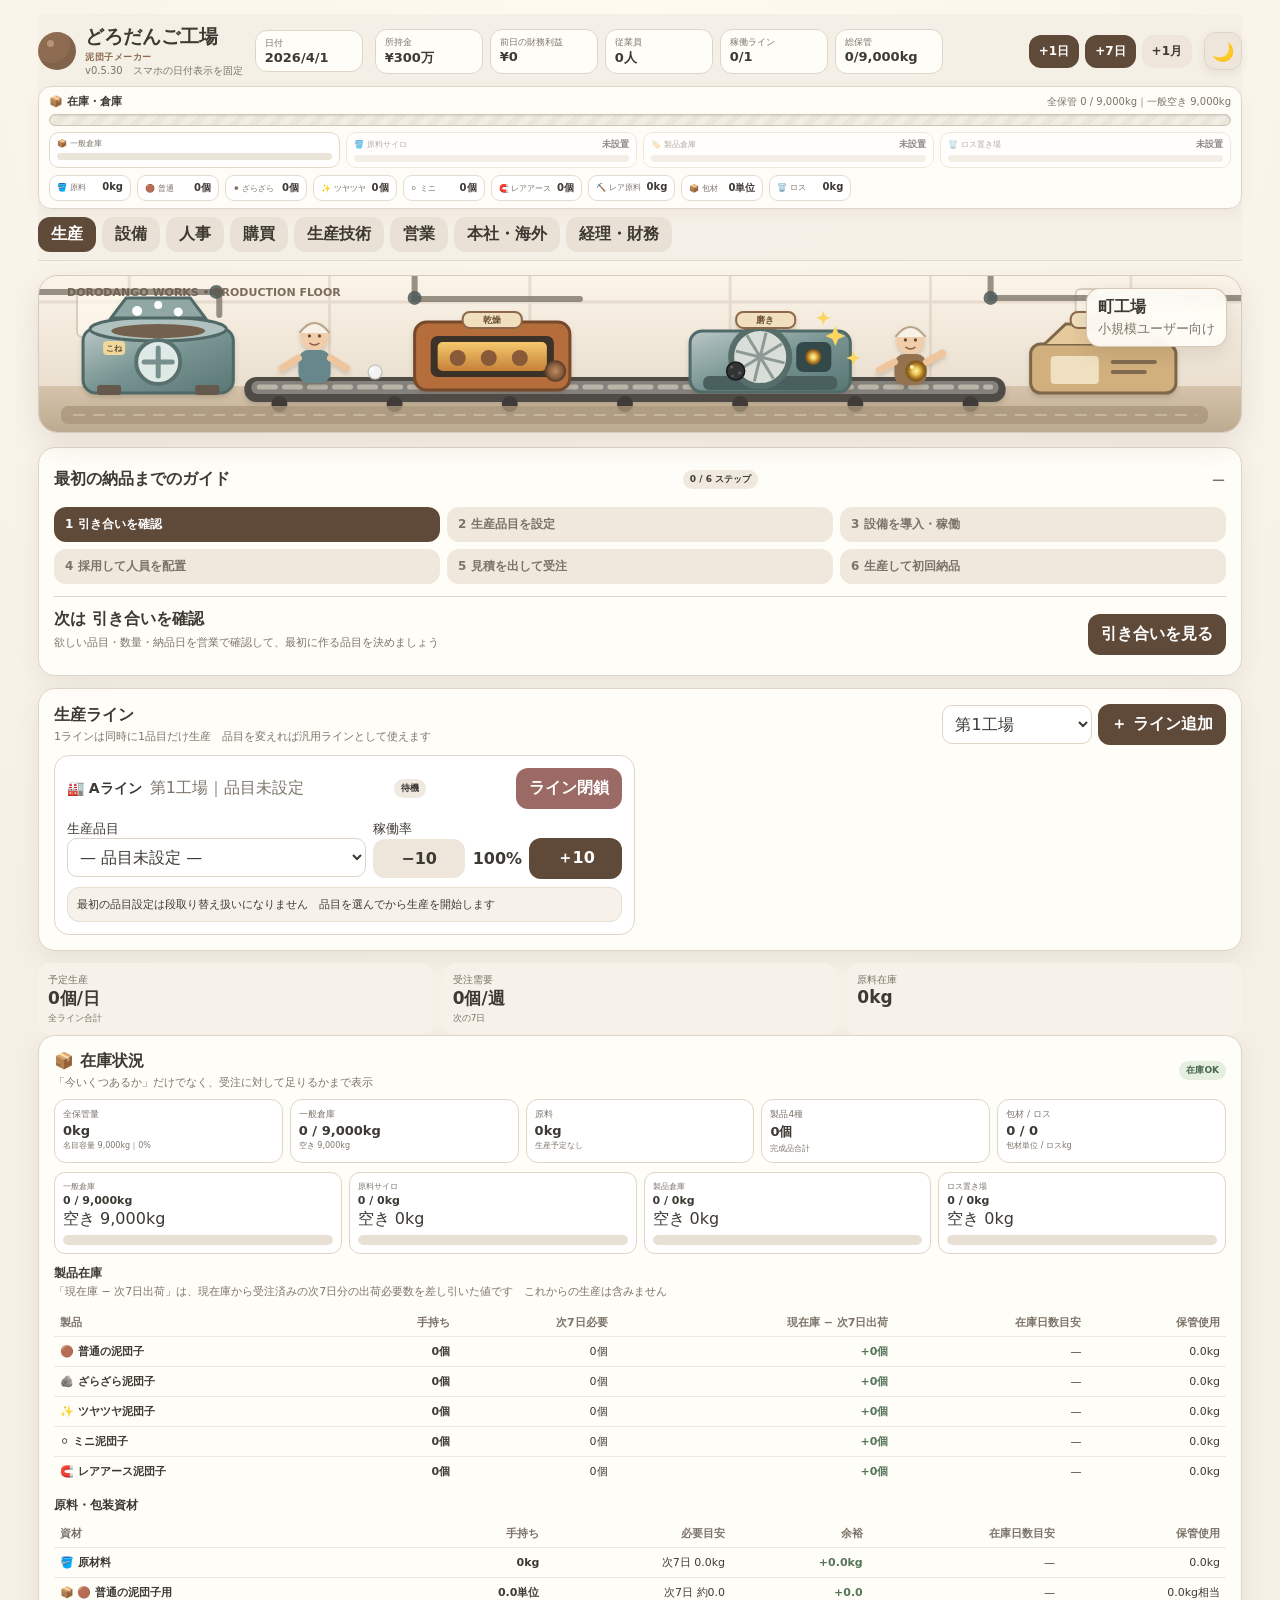
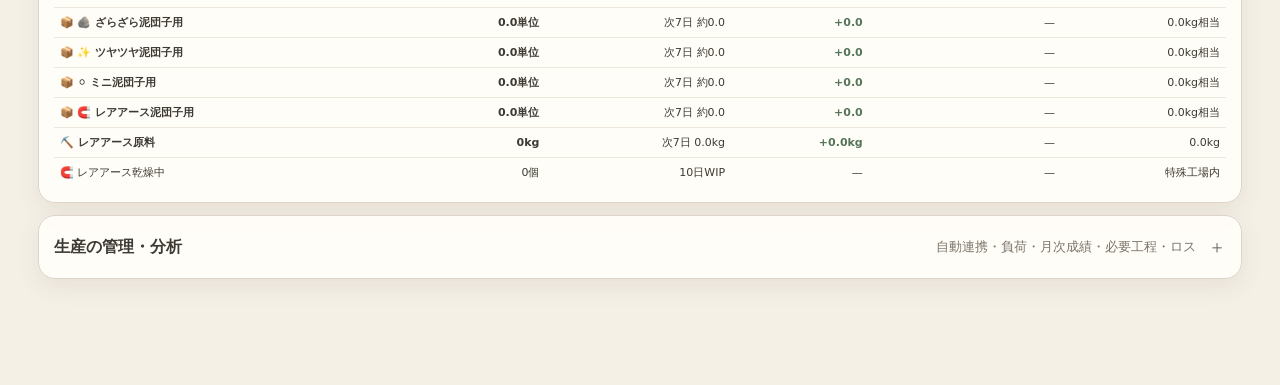
==== commit 19eea220: "Keep the game date visible on mobile in v0.5.30" ====
--- a/index.html
+++ b/index.html
@@ -3,7 +3,7 @@
 <head>
 <meta charset="utf-8" />
 <meta name="viewport" content="width=device-width,initial-scale=1,viewport-fit=cover" />
-<title>どろだんご工場 v0.5.29</title>
+<title>どろだんご工場 v0.5.30</title>
 <script>
 try{const t=localStorage.getItem('dorodango-factory-theme');document.documentElement.dataset.theme=t||(matchMedia('(prefers-color-scheme: dark)').matches?'dark':'light')}catch(e){document.documentElement.dataset.theme='light'}
 </script>
@@ -125,15 +125,30 @@
 :root[data-theme="dark"] .uxguidestep.current{background:var(--mud);color:#fff}
 @media(max-width:640px){.uxguidesteps{grid-template-columns:repeat(2,minmax(0,1fr))}.uxguidenext{align-items:stretch;flex-direction:column;gap:9px}.uxguidenext>button{width:100%}.uxfold>summary{flex-wrap:wrap}.uxfold>summary small{font-size:10px;margin-left:0;max-width:80%}.staffrow.uxstaffrow{grid-template-columns:minmax(0,1fr) auto}.uxstaffrow .staffbuttons{grid-column:1/-1;justify-content:flex-start}.uxfillline{width:auto}.uxdeliveryrow{flex-direction:column;gap:4px}.uxhirecontrols>button{flex:1}#firstDeliveryGuide,#productionLines,#equipmentLines,#bulkHireCount,#departmentWorkers,#inquiries,#deliveryRequirementSummary{scroll-margin-top:270px}}
 
+/* v0.5.30: keep the game date outside the scrolling stats on phones */
+.date-stat{flex:0 0 auto}
+@media(max-width:820px){
+  .headrow{display:grid;grid-template-columns:minmax(0,1fr) max-content 32px;gap:7px;align-items:center}
+  .headrow .brand{grid-column:1;grid-row:1;min-width:0}
+  .headrow .brand>div:last-child{min-width:0}
+  .headrow .brand h1{max-width:100%}
+  .headrow .logo{flex-shrink:0}
+  .headrow .date-stat{grid-column:2;grid-row:1;min-width:0;max-width:none}
+  .date-stat b{max-width:none;overflow:visible;text-overflow:clip}
+  .headrow .theme-toggle{grid-column:3;grid-row:1}
+  .headrow .quickstats{grid-column:1/-1;grid-row:2;display:grid;grid-template-columns:repeat(3,minmax(0,1fr));min-width:0;overflow:visible}
+  .quickstats .qstat{min-width:0;max-width:none}
+  .quickstats .qstat:nth-child(n+4){display:none}
+}
 </style>
 </head>
 <body>
 <main class="app">
 <section class="sticky">
   <div class="headrow">
-    <div class="brand"><div class="logo"></div><div><h1 id="companyNameTop" title="どろだんご工場">どろだんご工場</h1><small class="brandtype">泥団子メーカー</small><small>v0.5.29　初回納品ガイド / 一括採用・配置</small></div></div>
+    <div class="brand"><div class="logo"></div><div><h1 id="companyNameTop" title="どろだんご工場">どろだんご工場</h1><small class="brandtype">泥団子メーカー</small><small>v0.5.30　スマホの日付表示を固定</small></div></div>
+    <div class="qstat date-stat"><small>日付</small><b id="dateTop">2026/4/1</b></div>
     <div class="quickstats">
-      <div class="qstat"><small>日付</small><b id="dateTop">2026/4/1</b></div>
       <div class="qstat"><small>所持金</small><b id="cashTop">¥0</b></div>
       <div class="qstat"><small>前日の財務利益</small><b id="profitTop">¥0</b></div>
       <div class="qstat"><small>従業員</small><b id="workersTop">0人</b></div>
@@ -1876,7 +1891,7 @@
   renderBulkStaffingV529();
   renderFirstDeliveryGuideV529();
   renderSalesWorkSummaryV529();
-  document.title = `${state.companyName || 'どろだんご工場'}｜泥団子メーカー v0.5.29`;
+  document.title = `${state.companyName || 'どろだんご工場'}｜泥団子メーカー v0.5.30`;
 };
 
 render();
